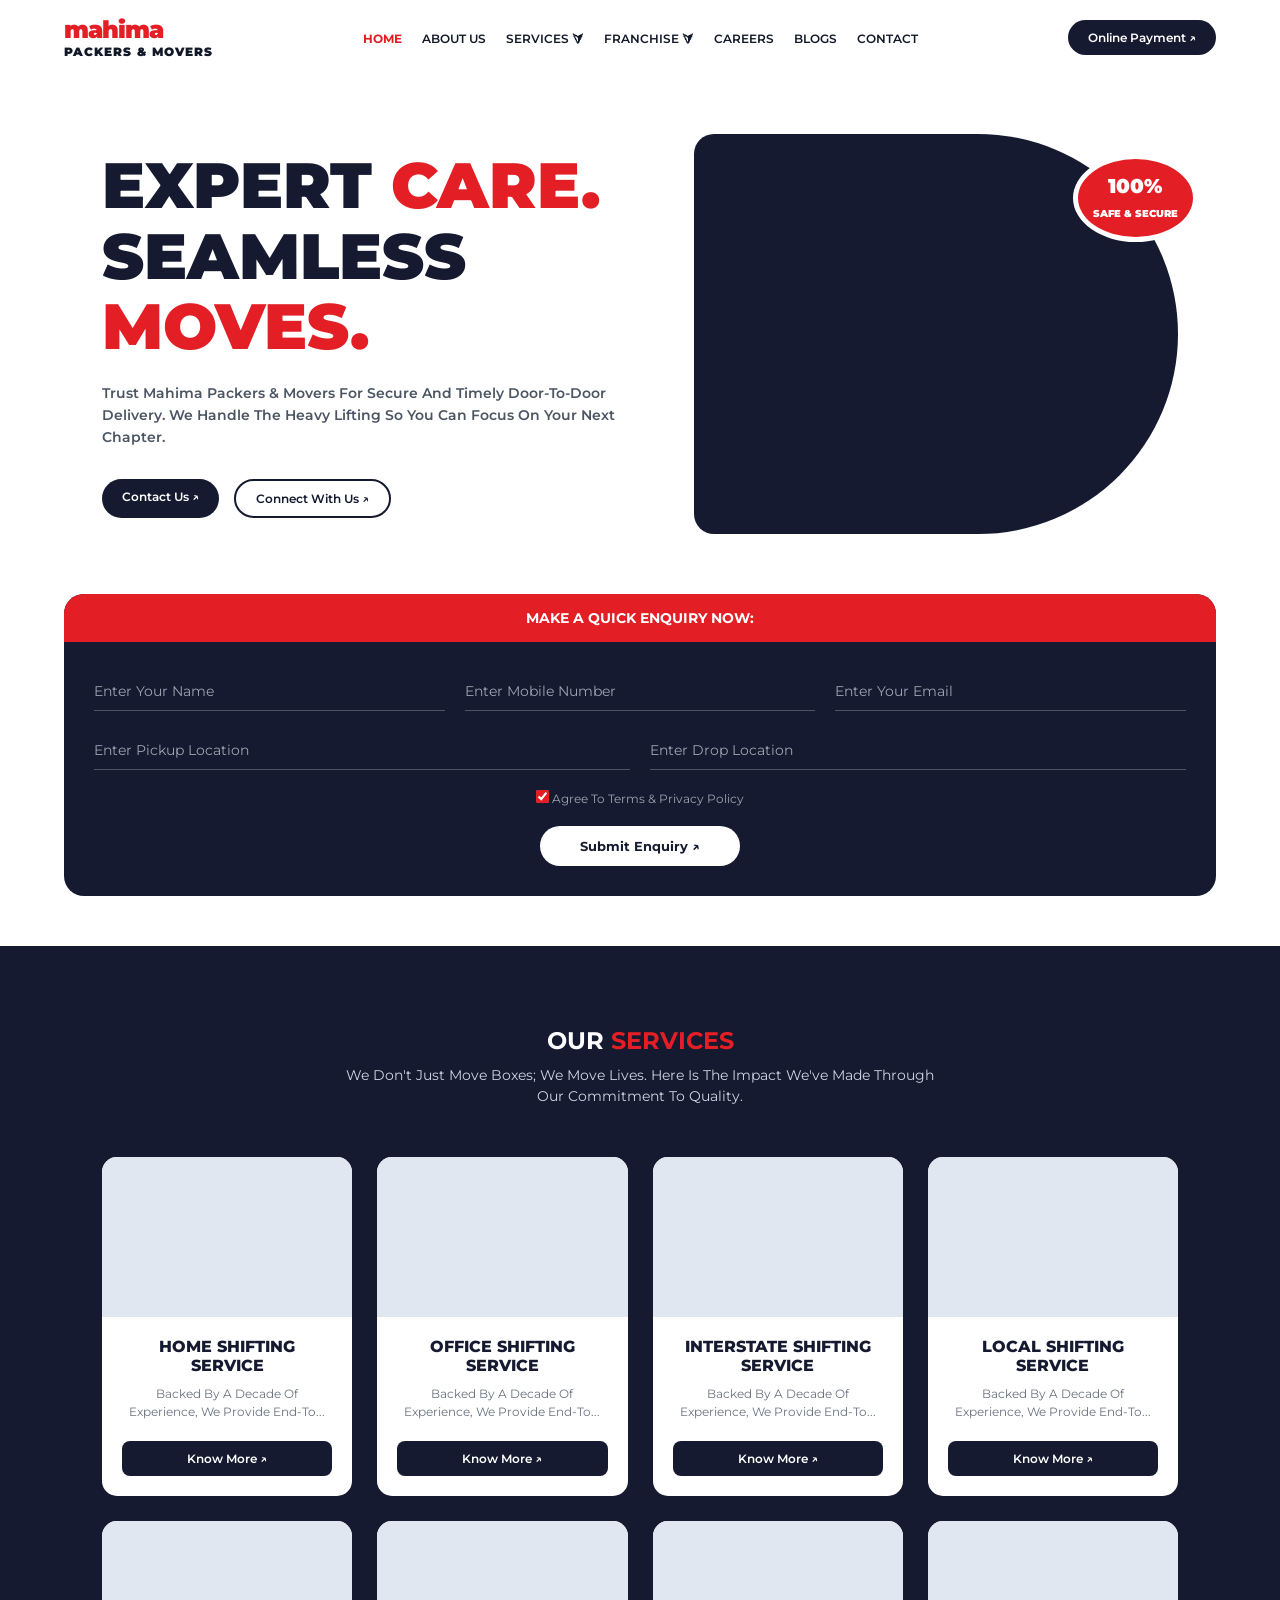
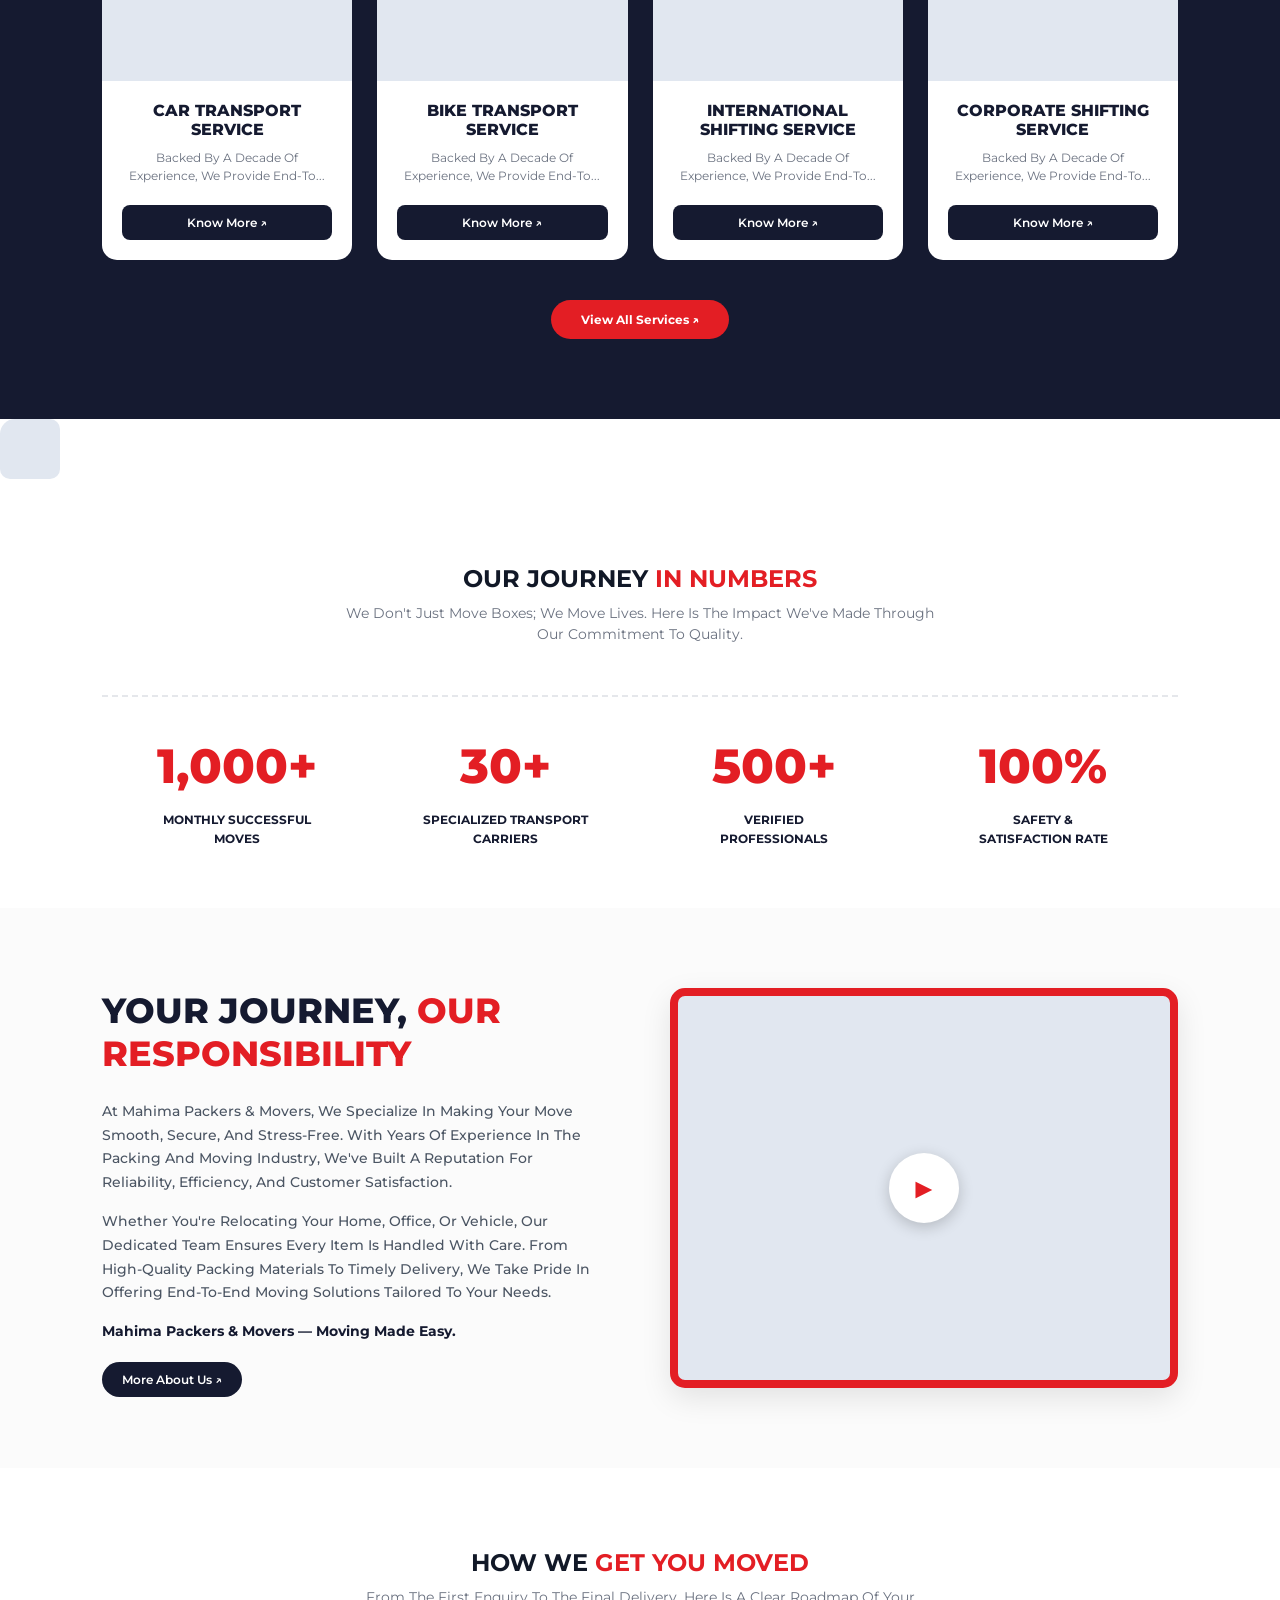
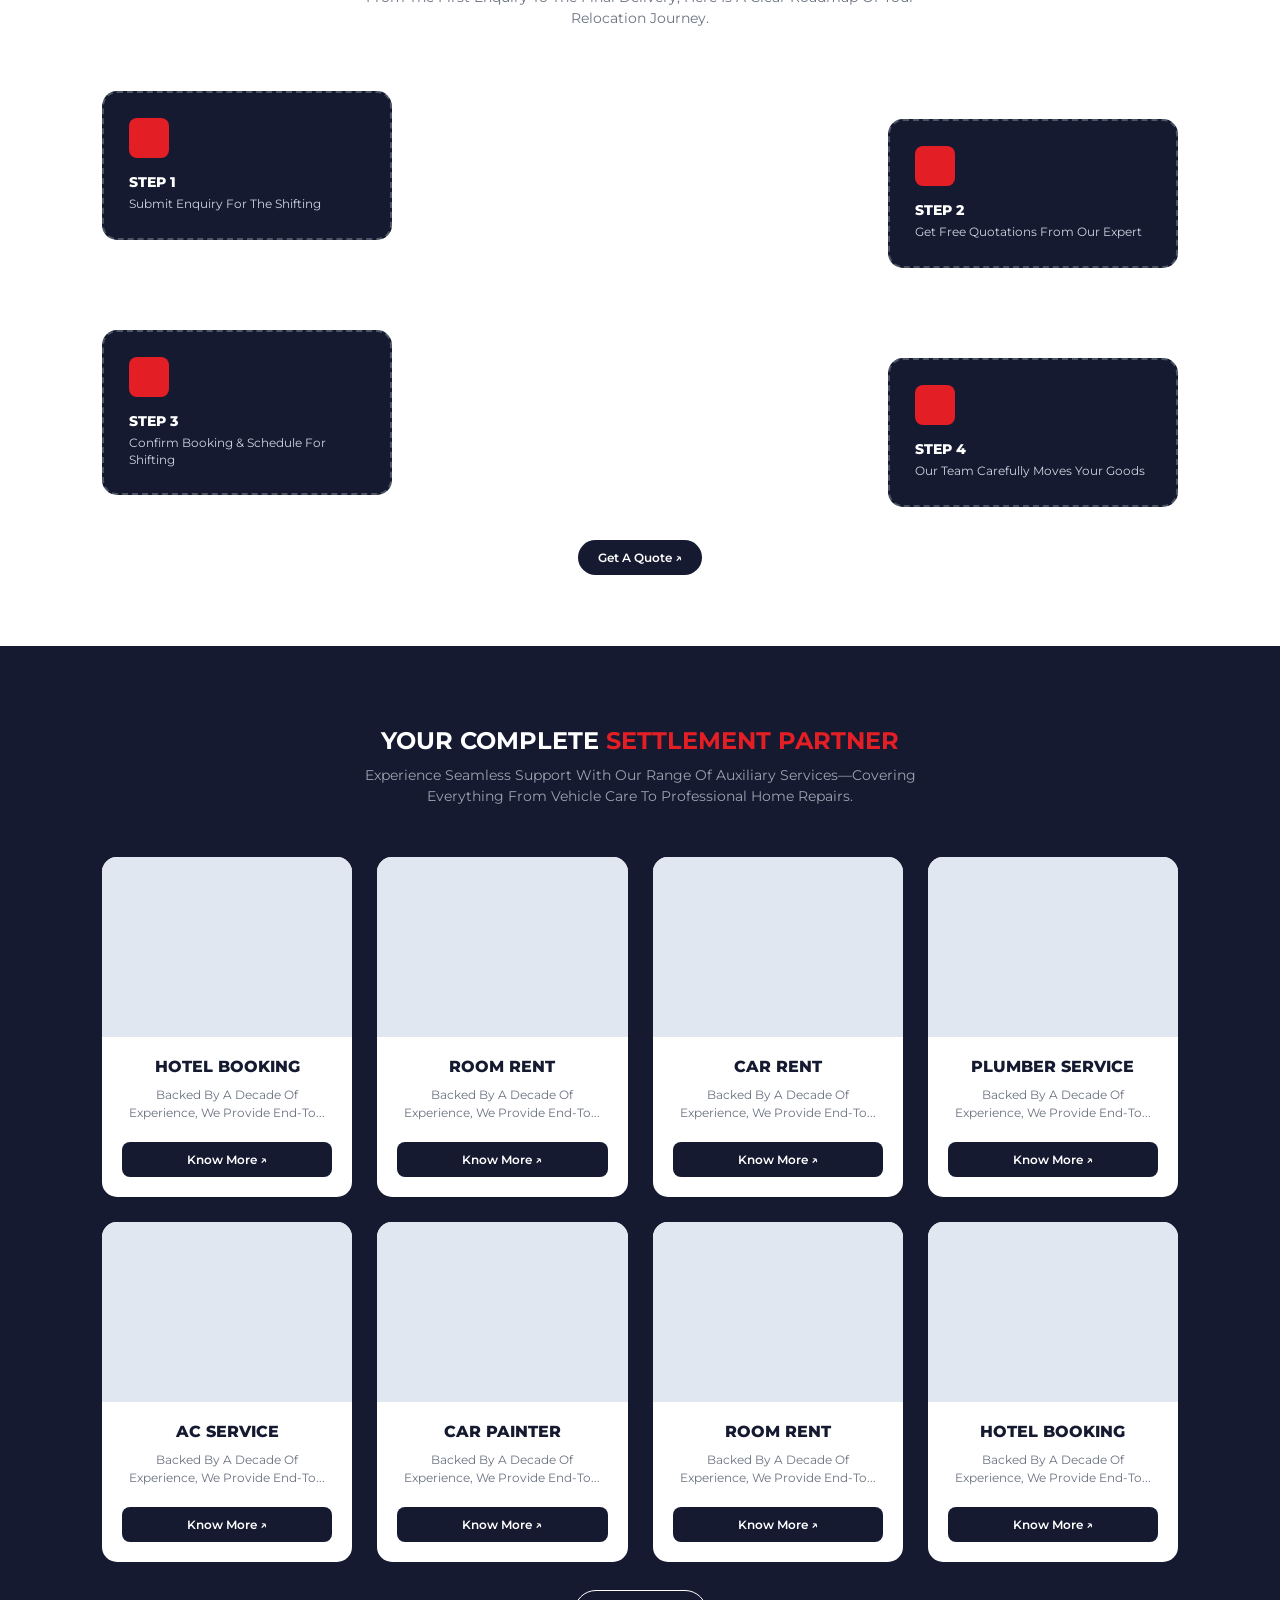
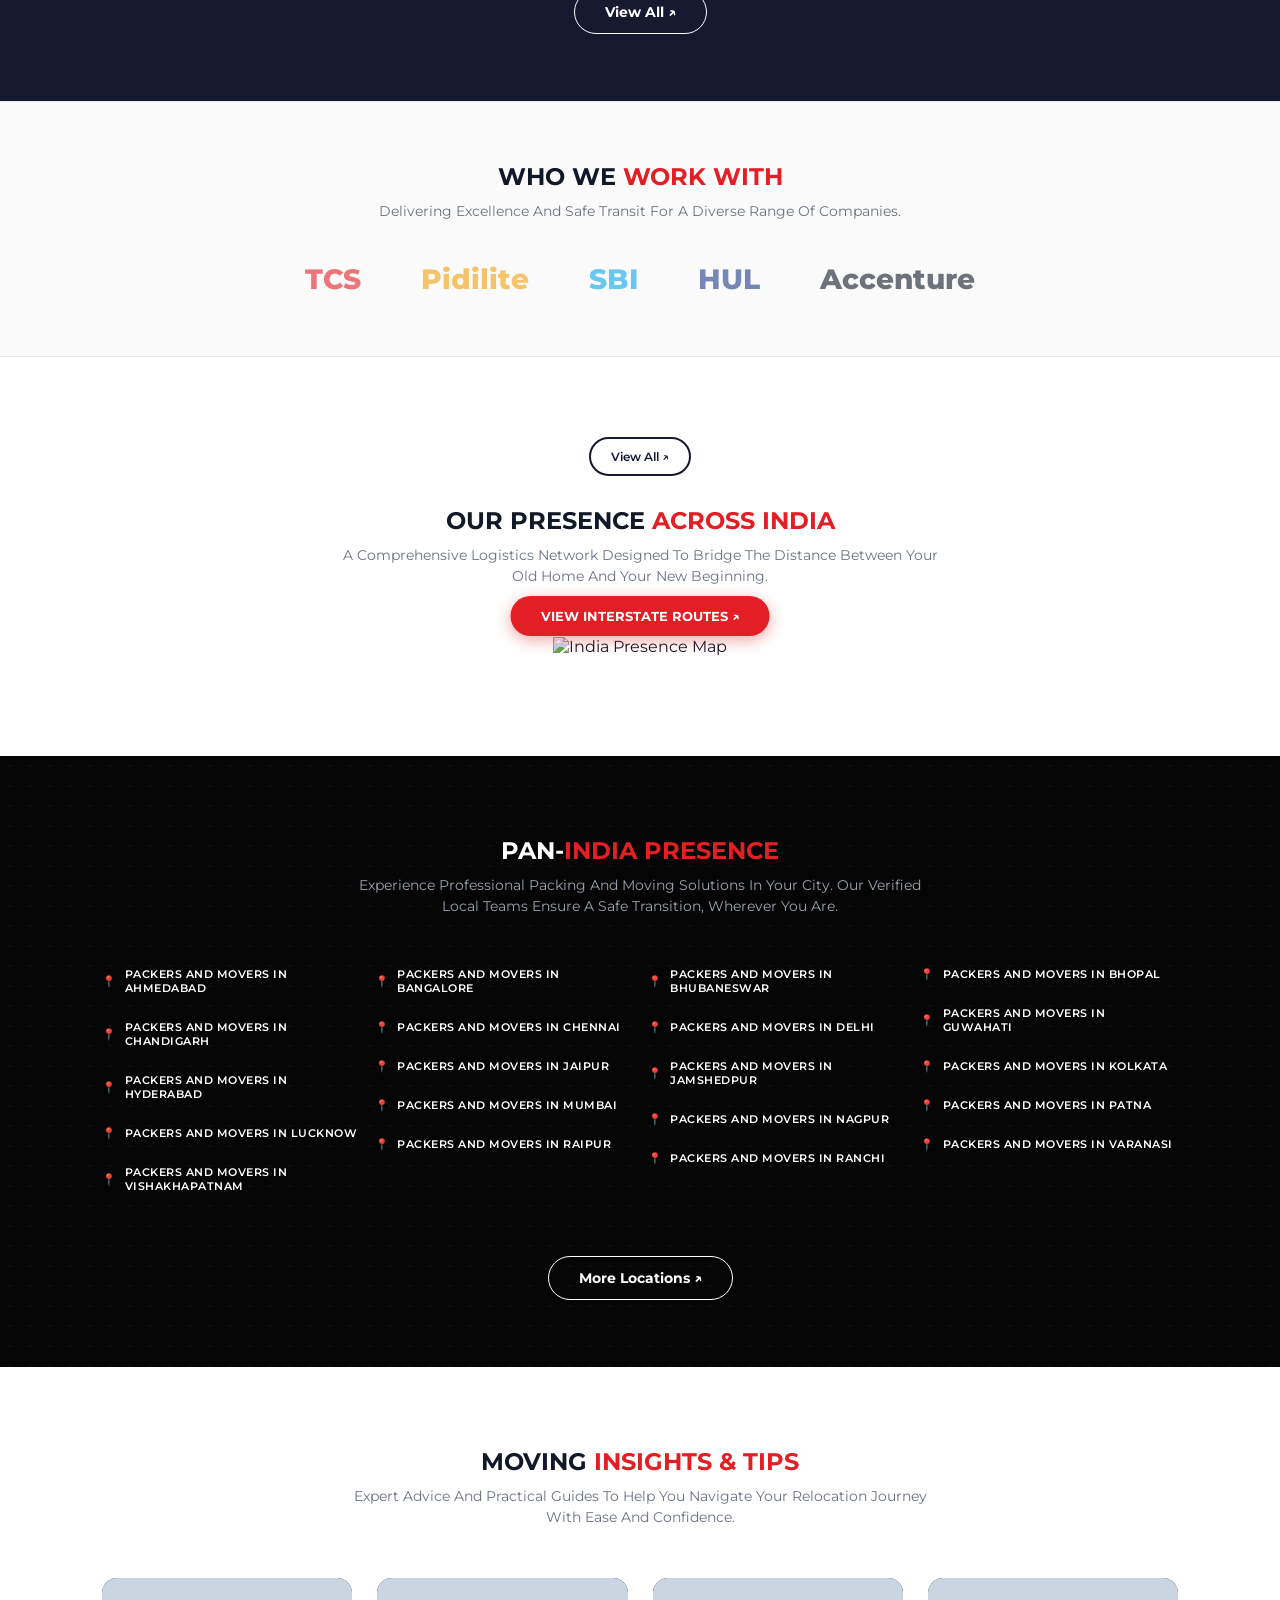
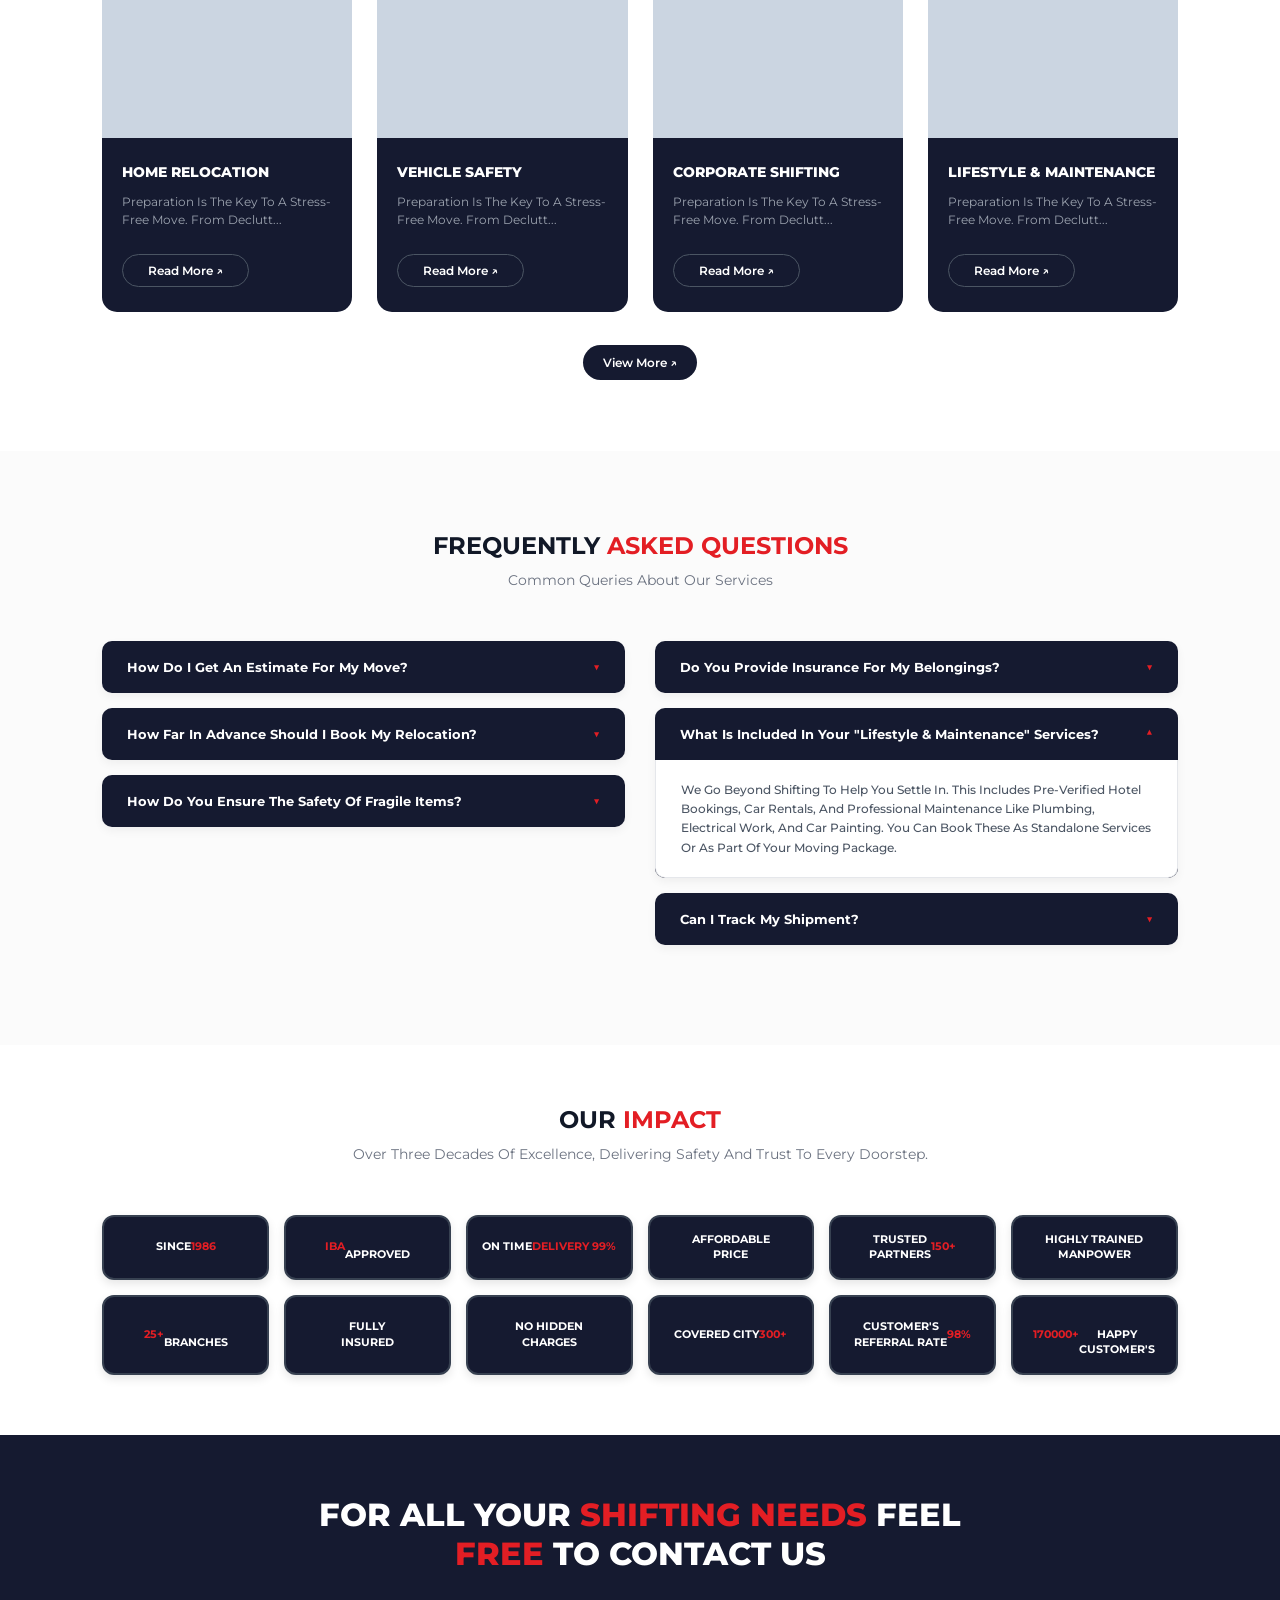
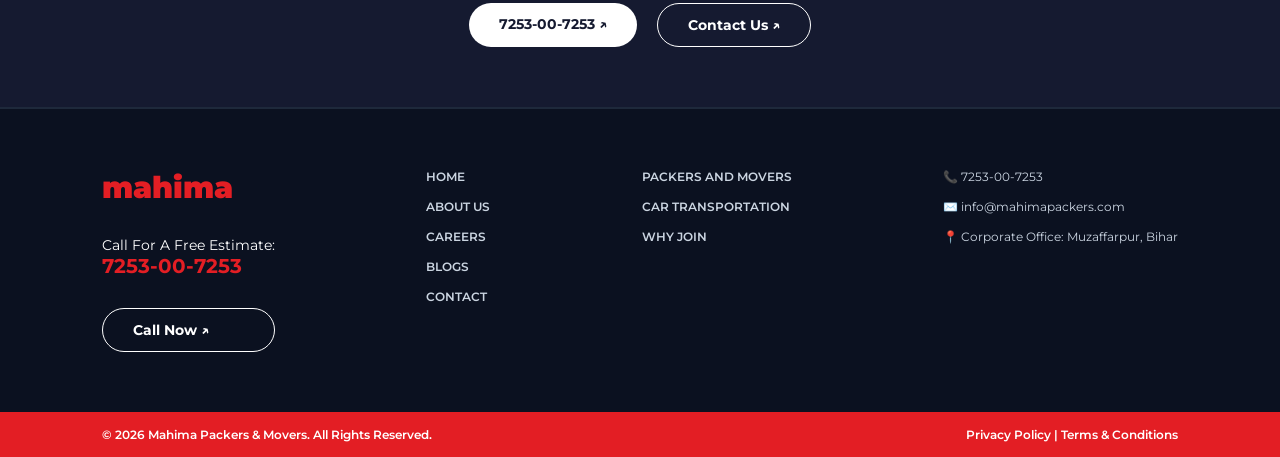
==== index.html @ d757f9c4 "Add files via upload" ====
<!DOCTYPE html>
<html lang="en">
<head>
    <meta charset="UTF-8">
    <meta name="viewport" content="width=device-width, initial-scale=1.0">
    
    <title>Mahima Packers & Movers</title>
    <link rel="stylesheet" href="style.css">
    </head>
<body>
<div id="preloader">
        <div class="loader-logo">mahima</div>
        <div class="loader-line"></div>
    </div>
    <header class="navbar">
        <div class="logo">
            <h2 style="color: #e31e24; font-weight: 900; letter-spacing: -1px;">mahima<span style="color: #111827; font-size: 12px; display: block; letter-spacing: 1px;">PACKERS & MOVERS</span></h2>
        </div>
        <nav>
            <ul class="nav-links">
                <li><a href="#" style="color: #e31e24; font-weight: bold;">HOME</a></li>
                <li><a href="#">ABOUT US</a></li>
                <li><a href="#">SERVICES <span>&#11163;</span></a></li>
                <li><a href="#">FRANCHISE <span>&#11163;</span></a></li>
                <li><a href="#">CAREERS</a></li>
                <li><a href="#">BLOGS</a></li>
                <li><a href="#">CONTACT</a></li>
            </ul>
        </nav>
        <a href="#" class="btn-dark">Online Payment &#8599;</a>
    </header>

    <section class="hero">
        <div class="hero-text">
            <h1>EXPERT <span class="text-red">CARE.</span><br>SEAMLESS <span class="text-red">MOVES.</span></h1>
            <p>Trust Mahima Packers & Movers For Secure And Timely Door-To-Door Delivery. We Handle The Heavy Lifting So You Can Focus On Your Next Chapter.</p>
            <div class="hero-buttons">
                <a href="#" class="btn-dark">Contact Us &#8599;</a>
                <a href="#" class="btn-outline">Connect With Us &#8599;</a>
            </div>
        </div>
        <div class="hero-image">
            <div class="image-placeholder">
                <div class="badge">100%<br><span>SAFE & SECURE</span></div>
            </div>
        </div>
    </section>

    <section class="enquiry-section">
        <div class="enquiry-container">
            <div class="enquiry-header">
                MAKE A QUICK ENQUIRY NOW:
            </div>
            <form class="enquiry-form">
                <div class="input-group">
                    <input type="text" placeholder="Enter Your Name">
                    <input type="text" placeholder="Enter Mobile Number">
                    <input type="email" placeholder="Enter Your Email">
                </div>
                <div class="input-group">
                    <input type="text" placeholder="Enter Pickup Location">
                    <input type="text" placeholder="Enter Drop Location">
                </div>
                <div class="checkbox-group">
                    <input type="checkbox" id="terms" checked>
                    <label for="terms">Agree To Terms & Privacy Policy</label>
                </div>
                <button type="button" class="btn-submit">Submit Enquiry &#8599;</button>
            </form>
        </div>
    </section>
    <section class="services-section">
        <div class="section-header text-center">
            <h2>OUR <span class="text-red">SERVICES</span></h2>
            <p class="sub-text" style="color: #cbd5e1;">We Don't Just Move Boxes; We Move Lives. Here Is The Impact We've Made Through Our Commitment To Quality.</p>
        </div>

        <div class="services-grid">
            <div class="service-card">
                <div class="card-image-placeholder"></div>
                <div class="card-content">
                    <h4>HOME SHIFTING SERVICE</h4>
                    <p>Backed By A Decade Of Experience, We Provide End-To...</p>
                    <a href="#" class="btn-dark btn-full">Know More &#8599;</a>
                </div>
            </div>
            <div class="service-card">
                <div class="card-image-placeholder"></div>
                <div class="card-content">
                    <h4>OFFICE SHIFTING SERVICE</h4>
                    <p>Backed By A Decade Of Experience, We Provide End-To...</p>
                    <a href="#" class="btn-dark btn-full">Know More &#8599;</a>
                </div>
            </div>
            <div class="service-card">
                <div class="card-image-placeholder"></div>
                <div class="card-content">
                    <h4>INTERSTATE SHIFTING SERVICE</h4>
                    <p>Backed By A Decade Of Experience, We Provide End-To...</p>
                    <a href="#" class="btn-dark btn-full">Know More &#8599;</a>
                </div>
            </div>
            <div class="service-card">
                <div class="card-image-placeholder"></div>
                <div class="card-content">
                    <h4>LOCAL SHIFTING SERVICE</h4>
                    <p>Backed By A Decade Of Experience, We Provide End-To...</p>
                    <a href="#" class="btn-dark btn-full">Know More &#8599;</a>
                </div>
            </div>
            <div class="service-card">
                <div class="card-image-placeholder"></div>
                <div class="card-content">
                    <h4>CAR TRANSPORT SERVICE</h4>
                    <p>Backed By A Decade Of Experience, We Provide End-To...</p>
                    <a href="#" class="btn-dark btn-full">Know More &#8599;</a>
                </div>
            </div>
            <div class="service-card">
                <div class="card-image-placeholder"></div>
                <div class="card-content">
                    <h4>BIKE TRANSPORT SERVICE</h4>
                    <p>Backed By A Decade Of Experience, We Provide End-To...</p>
                    <a href="#" class="btn-dark btn-full">Know More &#8599;</a>
                </div>
            </div>
            <div class="service-card">
                <div class="card-image-placeholder"></div>
                <div class="card-content">
                    <h4>INTERNATIONAL SHIFTING SERVICE</h4>
                    <p>Backed By A Decade Of Experience, We Provide End-To...</p>
                    <a href="#" class="btn-dark btn-full">Know More &#8599;</a>
                </div>
            </div>
            <div class="service-card">
                <div class="card-image-placeholder"></div>
                <div class="card-content">
                    <h4>CORPORATE SHIFTING SERVICE</h4>
                    <p>Backed By A Decade Of Experience, We Provide End-To...</p>
                    <a href="#" class="btn-dark btn-full">Know More &#8599;</a>
                </div>
            </div>
        </div>
        
        <div class="text-center" style="margin-top: 40px;">
            <a href="#" class="btn-red">View All Services &#8599;</a>
        </div>
    </section>

            <div class="service-card">
                <div class="card-icon">
                    <div class="icon-square"></div>
                </div>
                
            </div>
        </div>
    </section>
    <section class="stats-section">
        <div class="section-header text-center">
            <h2>OUR JOURNEY <span class="text-red">IN NUMBERS</span></h2>
            <p class="sub-text">We Don't Just Move Boxes; We Move Lives. Here Is The Impact We've Made Through Our Commitment To Quality.</p>
        </div>
        
        <div class="stats-grid">
            <div class="stat-item">
                <h3>1,000+</h3>
                <p>MONTHLY SUCCESSFUL<br>MOVES</p>
            </div>
            <div class="stat-item">
                <h3>30+</h3>
                <p>SPECIALIZED TRANSPORT<br>CARRIERS</p>
            </div>
            <div class="stat-item">
                <h3>500+</h3>
                <p>VERIFIED<br>PROFESSIONALS</p>
            </div>
            <div class="stat-item">
                <h3>100%</h3>
                <p>SAFETY &<br>SATISFACTION RATE</p>
            </div>
        </div>
    </section>

    <section class="responsibility-section">
        <div class="resp-content">
            <h2>YOUR JOURNEY, <span class="text-red">OUR RESPONSIBILITY</span></h2>
            <p>At Mahima Packers & Movers, We Specialize In Making Your Move Smooth, Secure, And Stress-Free. With Years Of Experience In The Packing And Moving Industry, We've Built A Reputation For Reliability, Efficiency, And Customer Satisfaction.</p>
            <p>Whether You're Relocating Your Home, Office, Or Vehicle, Our Dedicated Team Ensures Every Item Is Handled With Care. From High-Quality Packing Materials To Timely Delivery, We Take Pride In Offering End-To-End Moving Solutions Tailored To Your Needs.</p>
            <p style="font-weight: 700; color: #151a30; margin-bottom: 25px;">Mahima Packers & Movers — Moving Made Easy.</p>
            <a href="#" class="btn-dark">More About Us &#8599;</a>
        </div>
        
        <div class="resp-image">
            <div class="video-placeholder">
                <div class="play-btn">&#9658;</div>
            </div>
        </div>
    </section>
    <section class="process-section">
        <div class="section-header text-center">
            <h2>HOW WE <span class="text-red">GET YOU MOVED</span></h2>
            <p class="sub-text">From The First Enquiry To The Final Delivery, Here Is A Clear Roadmap Of Your Relocation Journey.</p>
        </div>
        
        <div class="process-container">
            <div class="process-column">
                <div class="step-card">
                    <div class="step-icon"></div>
                    <h4>STEP 1</h4>
                    <p>Submit Enquiry For The Shifting</p>
                </div>
                <div class="step-card" style="margin-top: 60px;">
                    <div class="step-icon"></div>
                    <h4>STEP 3</h4>
                    <p>Confirm Booking & Schedule For Shifting</p>
                </div>
            </div>
            
            <div class="process-center">
                <div class="center-boy-placeholder"></div>
            </div>
            
            <div class="process-column">
                <div class="step-card" style="margin-top: 40px;">
                    <div class="step-icon"></div>
                    <h4>STEP 2</h4>
                    <p>Get Free Quotations From Our Expert</p>
                </div>
                <div class="step-card" style="margin-top: 60px;">
                    <div class="step-icon"></div>
                    <h4>STEP 4</h4>
                    <p>Our Team Carefully Moves Your Goods</p>
                </div>
            </div>
        </div>
        
        <div class="text-center" style="margin-top: 40px;">
            <a href="#" class="btn-dark">Get A Quote &#8599;</a>
        </div>
    </section>

    <section class="settlement-section">
        <div class="section-header text-center">
            <h2 style="color: #ffffff;">YOUR COMPLETE <span class="text-red">SETTLEMENT PARTNER</span></h2>
            <p class="sub-text" style="color: #9ca3af;">Experience Seamless Support With Our Range Of Auxiliary Services—Covering Everything From Vehicle Care To Professional Home Repairs.</p>
        </div>

        <div class="settlement-grid">
            <div class="settlement-card">
                <div class="card-image"></div>
                <div class="card-content">
                    <h4>HOTEL BOOKING</h4>
                    <p>Backed By A Decade Of Experience, We Provide End-To...</p>
                    <a href="#" class="btn-dark btn-full">Know More &#8599;</a>
                </div>
            </div>
            <div class="settlement-card">
                <div class="card-image"></div>
                <div class="card-content">
                    <h4>ROOM RENT</h4>
                    <p>Backed By A Decade Of Experience, We Provide End-To...</p>
                    <a href="#" class="btn-dark btn-full">Know More &#8599;</a>
                </div>
            </div>
            <div class="settlement-card">
                <div class="card-image"></div>
                <div class="card-content">
                    <h4>CAR RENT</h4>
                    <p>Backed By A Decade Of Experience, We Provide End-To...</p>
                    <a href="#" class="btn-dark btn-full">Know More &#8599;</a>
                </div>
            </div>
            <div class="settlement-card">
                <div class="card-image"></div>
                <div class="card-content">
                    <h4>PLUMBER SERVICE</h4>
                    <p>Backed By A Decade Of Experience, We Provide End-To...</p>
                    <a href="#" class="btn-dark btn-full">Know More &#8599;</a>
                </div>
            </div>
            <div class="settlement-card">
                <div class="card-image"></div>
                <div class="card-content">
                    <h4>AC SERVICE</h4>
                    <p>Backed By A Decade Of Experience, We Provide End-To...</p>
                    <a href="#" class="btn-dark btn-full">Know More &#8599;</a>
                </div>
            </div>
            <div class="settlement-card">
                <div class="card-image"></div>
                <div class="card-content">
                    <h4>CAR PAINTER</h4>
                    <p>Backed By A Decade Of Experience, We Provide End-To...</p>
                    <a href="#" class="btn-dark btn-full">Know More &#8599;</a>
                </div>
            </div>
            <div class="settlement-card">
                <div class="card-image"></div>
                <div class="card-content">
                    <h4>ROOM RENT</h4>
                    <p>Backed By A Decade Of Experience, We Provide End-To...</p>
                    <a href="#" class="btn-dark btn-full">Know More &#8599;</a>
                </div>
            </div>
            <div class="settlement-card">
                <div class="card-image"></div>
                <div class="card-content">
                    <h4>HOTEL BOOKING</h4>
                    <p>Backed By A Decade Of Experience, We Provide End-To...</p>
                    <a href="#" class="btn-dark btn-full">Know More &#8599;</a>
                </div>
            </div>
        </div>

        <div class="text-center" style="margin-top: 40px;">
            <a href="#" class="btn-outline-white">View All &#8599;</a>
        </div>
    </section>
    <section class="brands-section">
        <div class="section-header text-center">
            <h2>WHO WE <span class="text-red">WORK WITH</span></h2>
            <p class="sub-text">Delivering Excellence And Safe Transit For A Diverse Range Of Companies.</p>
        </div>
        
        <div class="brands-flex">
            <div class="brand-logo" style="color: #e31e24;">TCS</div>
            <div class="brand-logo" style="color: #f59e0b;">Pidilite</div>
            <div class="brand-logo" style="color: #0ea5e9;">SBI</div>
            <div class="brand-logo" style="color: #1e3a8a;">HUL</div>
            <div class="brand-logo">Accenture</div>
        </div>
    </section>
    <section class="presence-section text-center">
        <a href="#" class="btn-outline" style="margin-bottom: 30px; display: inline-block;">View All &#8599;</a>
        <h2>OUR PRESENCE <span class="text-red">ACROSS INDIA</span></h2>
        <p class="sub-text">A Comprehensive Logistics Network Designed To Bridge The Distance Between Your Old Home And Your New Beginning.</p>
        
        <div class="map-container" style="margin-top: 50px;">
    <img src="images/india-map.png" alt="India Presence Map" class="exact-map">
    
    <a href="#" class="map-btn">VIEW INTERSTATE ROUTES &#8599;</a>
</div>
        </div>
    </section>

    <section class="pan-india-section">
        <div class="section-header text-center">
            <h2 style="color: #ffffff;">PAN-<span class="text-red">INDIA PRESENCE</span></h2>
            <p class="sub-text" style="color: #9ca3af;">Experience Professional Packing And Moving Solutions In Your City. Our Verified Local Teams Ensure A Safe Transition, Wherever You Are.</p>
        </div>
        
        <div class="cities-grid">
            <div class="city-col">
                <p><span class="text-red">📍</span> PACKERS AND MOVERS IN AHMEDABAD</p>
                <p><span class="text-red">📍</span> PACKERS AND MOVERS IN CHANDIGARH</p>
                <p><span class="text-red">📍</span> PACKERS AND MOVERS IN HYDERABAD</p>
                <p><span class="text-red">📍</span> PACKERS AND MOVERS IN LUCKNOW</p>
                <p><span class="text-red">📍</span> PACKERS AND MOVERS IN VISHAKHAPATNAM</p>
            </div>
            <div class="city-col">
                <p><span class="text-red">📍</span> PACKERS AND MOVERS IN BANGALORE</p>
                <p><span class="text-red">📍</span> PACKERS AND MOVERS IN CHENNAI</p>
                <p><span class="text-red">📍</span> PACKERS AND MOVERS IN JAIPUR</p>
                <p><span class="text-red">📍</span> PACKERS AND MOVERS IN MUMBAI</p>
                <p><span class="text-red">📍</span> PACKERS AND MOVERS IN RAIPUR</p>
            </div>
            <div class="city-col">
                <p><span class="text-red">📍</span> PACKERS AND MOVERS IN BHUBANESWAR</p>
                <p><span class="text-red">📍</span> PACKERS AND MOVERS IN DELHI</p>
                <p><span class="text-red">📍</span> PACKERS AND MOVERS IN JAMSHEDPUR</p>
                <p><span class="text-red">📍</span> PACKERS AND MOVERS IN NAGPUR</p>
                <p><span class="text-red">📍</span> PACKERS AND MOVERS IN RANCHI</p>
            </div>
            <div class="city-col">
                <p><span class="text-red">📍</span> PACKERS AND MOVERS IN BHOPAL</p>
                <p><span class="text-red">📍</span> PACKERS AND MOVERS IN GUWAHATI</p>
                <p><span class="text-red">📍</span> PACKERS AND MOVERS IN KOLKATA</p>
                <p><span class="text-red">📍</span> PACKERS AND MOVERS IN PATNA</p>
                <p><span class="text-red">📍</span> PACKERS AND MOVERS IN VARANASI</p>
            </div>
        </div>
        
        <div class="text-center" style="margin-top: 50px;">
            <a href="#" class="btn-outline-white">More Locations &#8599;</a>
        </div>
    </section>
    <section class="insights-section">
        <div class="section-header text-center">
            <h2>MOVING <span class="text-red">INSIGHTS & TIPS</span></h2>
            <p class="sub-text">Expert Advice And Practical Guides To Help You Navigate Your Relocation Journey With Ease And Confidence.</p>
        </div>
        
        <div class="insights-grid">
            <div class="insight-card">
                <div class="insight-img"></div>
                <div class="insight-content">
                    <h4>HOME RELOCATION</h4>
                    <p>Preparation Is The Key To A Stress-Free Move. From Declutt...</p>
                    <a href="#" class="read-more-btn">Read More &#8599;</a>
                </div>
            </div>
            <div class="insight-card">
                <div class="insight-img"></div>
                <div class="insight-content">
                    <h4>VEHICLE SAFETY</h4>
                    <p>Preparation Is The Key To A Stress-Free Move. From Declutt...</p>
                    <a href="#" class="read-more-btn">Read More &#8599;</a>
                </div>
            </div>
            <div class="insight-card">
                <div class="insight-img"></div>
                <div class="insight-content">
                    <h4>CORPORATE SHIFTING</h4>
                    <p>Preparation Is The Key To A Stress-Free Move. From Declutt...</p>
                    <a href="#" class="read-more-btn">Read More &#8599;</a>
                </div>
            </div>
            <div class="insight-card">
                <div class="insight-img"></div>
                <div class="insight-content">
                    <h4>LIFESTYLE & MAINTENANCE</h4>
                    <p>Preparation Is The Key To A Stress-Free Move. From Declutt...</p>
                    <a href="#" class="read-more-btn">Read More &#8599;</a>
                </div>
            </div>
        </div>
        <div class="text-center" style="margin-top: 40px;">
            <a href="#" class="btn-dark">View More &#8599;</a>
        </div>
    </section>

    <section class="faq-section">
        <div class="section-header text-center">
            <h2>FREQUENTLY <span class="text-red">ASKED QUESTIONS</span></h2>
            <p class="sub-text">Common Queries About Our Services</p>
        </div>
        
        <div class="faq-grid">
            <div class="faq-col">
                <details class="faq-item">
                    <summary>How Do I Get An Estimate For My Move?</summary>
                    <div class="faq-answer">You can get a free estimate by calling our helpline or filling out the quick enquiry form at the top of the page.</div>
                </details>
                <details class="faq-item">
                    <summary>How Far In Advance Should I Book My Relocation?</summary>
                    <div class="faq-answer">We recommend booking at least 1-2 weeks in advance to ensure smooth scheduling and availability.</div>
                </details>
                <details class="faq-item">
                    <summary>How Do You Ensure The Safety Of Fragile Items?</summary>
                    <div class="faq-answer">We use multi-layer premium packing materials like bubble wrap, foam peanuts, and specialized cartons for delicate items.</div>
                </details>
            </div>
            
            <div class="faq-col">
                <details class="faq-item">
                    <summary>Do You Provide Insurance For My Belongings?</summary>
                    <div class="faq-answer">Yes, we offer comprehensive transit insurance to protect your goods against any unforeseen circumstances during the move.</div>
                </details>
                <details class="faq-item" open>
                    <summary>What Is Included In Your "Lifestyle & Maintenance" Services?</summary>
                    <div class="faq-answer">We Go Beyond Shifting To Help You Settle In. This Includes Pre-Verified Hotel Bookings, Car Rentals, And Professional Maintenance Like Plumbing, Electrical Work, And Car Painting. You Can Book These As Standalone Services Or As Part Of Your Moving Package.</div>
                </details>
                <details class="faq-item">
                    <summary>Can I Track My Shipment?</summary>
                    <div class="faq-answer">Absolutely! We provide a dedicated tracking ID so you can monitor the status of your moving truck in real-time.</div>
                </details>
            </div>
        </div>
    </section>
<section class="impact-section text-center">
        <div class="section-header">
            <h2>OUR <span class="text-red">IMPACT</span></h2>
            <p class="sub-text">Over Three Decades Of Excellence, Delivering Safety And Trust To Every Doorstep.</p>
        </div>
        
        <div class="impact-grid">
            <div class="impact-card">
                SINCE<br><span class="text-red">1986</span>
            </div>
            <div class="impact-card">
                <span class="text-red">IBA</span><br>APPROVED
            </div>
            <div class="impact-card">
                ON TIME<br><span class="text-red">DELIVERY 99%</span>
            </div>
            <div class="impact-card">
                AFFORDABLE<br>PRICE
            </div>
            <div class="impact-card">
                TRUSTED<br>PARTNERS <span class="text-red">150+</span>
            </div>
            <div class="impact-card">
                HIGHLY TRAINED<br>MANPOWER
            </div>
            
            <div class="impact-card">
                <span class="text-red">25+</span><br>BRANCHES
            </div>
            <div class="impact-card">
                FULLY<br>INSURED
            </div>
            <div class="impact-card">
                NO HIDDEN<br>CHARGES
            </div>
            <div class="impact-card">
                COVERED CITY<br><span class="text-red">300+</span>
            </div>
            <div class="impact-card">
                CUSTOMER'S<br>REFERRAL RATE<br><span class="text-red">98%</span>
            </div>
            <div class="impact-card">
                <span class="text-red">170000+</span><br>HAPPY<br>CUSTOMER'S
            </div>
        </div>
    </section>
    <footer class="site-footer">
        <div class="footer-banner">
            <div class="banner-text">
                <h2>FOR ALL YOUR <span class="text-red">SHIFTING NEEDS</span> FEEL<br><span class="text-red">FREE</span> TO CONTACT US</h2>
                <div class="banner-buttons">
                    <a href="#" class="btn-white">7253-00-7253 &#8599;</a>
                    <a href="#" class="btn-outline-white">Contact Us &#8599;</a>
                </div>
            </div>
        </div>
        
        <div class="footer-main">
            <div class="footer-col brand-col">
                <h2 style="color: #e31e24; font-weight: 900; font-size: 30px;">mahima</h2>
                <p style="margin-top: 15px; font-size: 14px;">Call For A Free Estimate:<br><strong class="text-red" style="font-size: 20px;">7253-00-7253</strong></p>
                <a href="#" class="btn-outline-white" style="display: inline-block; margin-top: 15px;">Call Now &#8599;</a>
            </div>
            
            <div class="footer-col links-col">
                <a href="#">HOME</a>
                <a href="#">ABOUT US</a>
                <a href="#">CAREERS</a>
                <a href="#">BLOGS</a>
                <a href="#">CONTACT</a>
            </div>
            
            <div class="footer-col links-col">
                <a href="#">PACKERS AND MOVERS</a>
                <a href="#">CAR TRANSPORTATION</a>
                <a href="#">WHY JOIN</a>
            </div>

            <div class="footer-col contact-col">
                <p>📞 7253-00-7253</p>
                <p>✉️ info@mahimapackers.com</p>
                <p>📍 Corporate Office: Muzaffarpur, Bihar</p>
            </div>
        </div>
        
        <div class="footer-bottom">
            <p>© 2026 Mahima Packers & Movers. All Rights Reserved.</p>
            <p>Privacy Policy | Terms & Conditions</p>
        </div>
    </footer>
<script>
        window.addEventListener('load', function() {
            const preloader = document.getElementById('preloader');
            
            // 1.5 seconds ke baad loader hide ho jayega
            setTimeout(function() {
                preloader.classList.add('hide-loader');
            }, 1500); 
        });
    </script>
</body>
</html>
---- style.css ----
/* Google Fonts */
@import url('https://fonts.googleapis.com/css2?family=Montserrat:wght@400;600;800;900&display=swap');

* {
    margin: 0;
    padding: 0;
    box-sizing: border-box;
    font-family: 'Montserrat', sans-serif;
}

body {
    background-color: #ffffff;
    color: #111827;
}

.text-red {
    color: #e31e24;
}

/* Header Navbar */
.navbar {
    display: flex;
    justify-content: space-between;
    align-items: center;
    padding: 15px 5%;
    background-color: #fff;
    box-shadow: 0 2px 10px rgba(0,0,0,0.05);
}

.nav-links {
    display: flex;
    list-style: none;
    gap: 20px;
}

.nav-links a {
    text-decoration: none;
    color: #111827;
    font-size: 12px;
    font-weight: 600;
    text-transform: uppercase;
}

.nav-links a:hover {
    color: #e31e24;
}

.btn-dark {
    background-color: #151a30;
    color: #fff;
    padding: 10px 20px;
    border-radius: 25px;
    text-decoration: none;
    font-size: 12px;
    font-weight: 600;
}

/* Hero Section */
.hero {
    display: flex;
    justify-content: space-between;
    align-items: center;
    padding: 60px 8%;
    background-color: #ffffff;
}

.hero-text {
    max-width: 50%;
}

.hero-text h1 {
    font-size: 4rem;
    font-weight: 900;
    line-height: 1.1;
    margin-bottom: 20px;
    color: #151a30;
}

.hero-text p {
    font-size: 14px;
    color: #4b5563;
    line-height: 1.6;
    margin-bottom: 30px;
    font-weight: 600;
}

.hero-buttons {
    display: flex;
    gap: 15px;
}

.btn-outline {
    background-color: transparent;
    color: #151a30;
    padding: 10px 20px;
    border: 2px solid #151a30;
    border-radius: 25px;
    text-decoration: none;
    font-size: 12px;
    font-weight: 600;
}

.hero-image {
    width: 45%;
    position: relative;
}

/* Placeholder for the delivery guy */
.image-placeholder {
    background-color: #151a30;
    height: 400px;
    border-radius: 20px 200px 200px 20px;
    position: relative;
}

.badge {
    position: absolute;
    top: 20px;
    right: -20px;
    background-color: #e31e24;
    color: #fff;
    padding: 15px;
    border-radius: 50%;
    text-align: center;
    font-weight: 900;
    font-size: 20px;
    border: 5px solid #fff;
}

.badge span {
    font-size: 10px;
}

/* Enquiry Form Section */
.enquiry-section {
    padding: 0 5% 50px 5%;
}

.enquiry-container {
    background-color: #151a30;
    border-radius: 20px;
    overflow: hidden;
}

.enquiry-header {
    background-color: #e31e24;
    color: #fff;
    text-align: center;
    padding: 15px;
    font-weight: 700;
    font-size: 14px;
}

.enquiry-form {
    padding: 30px;
    display: flex;
    flex-direction: column;
    gap: 20px;
}

.input-group {
    display: flex;
    gap: 20px;
}

.input-group input {
    flex: 1;
    background: transparent;
    border: none;
    border-bottom: 1px solid #4b5563;
    padding: 10px 0;
    color: #fff;
    font-size: 14px;
    outline: none;
}

.input-group input::placeholder {
    color: #9ca3af;
}

.checkbox-group {
    text-align: center;
    color: #9ca3af;
    font-size: 12px;
}

.checkbox-group input {
    accent-color: #e31e24;
}

.btn-submit {
    background-color: #fff;
    color: #151a30;
    border: none;
    padding: 12px;
    border-radius: 25px;
    font-weight: 700;
    cursor: pointer;
    width: 200px;
    margin: 0 auto;
}
/* --- LOADING SCREEN (PRELOADER) --- */
#preloader {
    position: fixed;
    top: 0;
    left: 0;
    width: 100%;
    height: 100vh;
    background-color: #ffffff;
    display: flex;
    flex-direction: column;
    justify-content: center;
    align-items: center;
    z-index: 9999;
    transition: opacity 0.5s ease;
}

.loader-logo {
    font-size: 30px;
    font-weight: 900;
    color: #111827;
    letter-spacing: -1px;
    margin-bottom: 20px;
    animation: pulse 1.5s infinite;
}

.loader-line {
    width: 200px;
    height: 4px;
    background-color: #f3f4f6;
    border-radius: 4px;
    overflow: hidden;
    position: relative;
}

.loader-line::after {
    content: '';
    position: absolute;
    top: 0;
    left: 0;
    height: 100%;
    width: 30%;
    background-color: #e31e24; /* Red color loading line */
    border-radius: 4px;
    animation: loadLine 1s ease-in-out infinite alternate;
}

/* Animations */
@keyframes pulse {
    0% { transform: scale(1); opacity: 1; }
    50% { transform: scale(1.1); opacity: 0.8; }
    100% { transform: scale(1); opacity: 1; }
}

@keyframes loadLine {
    0% { left: 0%; width: 30%; }
    100% { left: 70%; width: 30%; }
}

/* Class to hide loader using JavaScript */
.hide-loader {
    opacity: 0;
    pointer-events: none;
}
/* --- SERVICES SECTION --- */
/* --- SERVICES SECTION (UPDATED FOR DARK THEME) --- */
.services-section {
    padding: 80px 8%;
    background-color: #151a30; /* Dark Blue Theme */
    text-align: center;
}

.services-section h2 {
    color: #ffffff;
}

.services-grid {
    display: grid;
    grid-template-columns: repeat(4, 1fr); /* 4 columns for 8 cards */
    gap: 25px;
    margin-top: 50px;
}

.service-card {
    background-color: #ffffff;
    border-radius: 15px;
    overflow: hidden;
}

.card-image-placeholder {
    width: 100%;
    height: 160px;
    background-color: #e1e7f0;
}

.btn-red {
    background-color: #e31e24;
    color: #ffffff;
    padding: 12px 30px;
    border-radius: 25px;
    text-decoration: none;
    font-size: 12px;
    font-weight: 700;
    display: inline-block;
    transition: background 0.3s;
}

.btn-red:hover {
    background-color: #c8191f;
}
/* Hover Effect as shown in Figma */
.service-card:hover, .service-card.active-card {
    border-color: #e31e24; /* Red border on hover */
    box-shadow: 0 10px 30px rgba(0,0,0,0.05);
}

.card-icon {
    margin-bottom: 25px;
}

.icon-square {
    width: 60px;
    height: 60px;
    background-color: #e1e7f0; /* Placeholder light blue for icons */
    border-radius: 10px;
}

.service-card h3 {
    font-size: 20px;
    color: #151a30;
    margin-bottom: 15px;
    font-weight: 700;
}

.service-card p {
    font-size: 14px;
    color: #6b7280;
    line-height: 1.6;
    margin-bottom: 25px;
}

.read-more {
    color: #e31e24;
    text-decoration: none;
    font-weight: 700;
    font-size: 14px;
}
/* --- STATS SECTION --- */
.stats-section {
    padding: 60px 8%;
    background-color: #ffffff;
}

.text-center {
    text-align: center;
}

.sub-text {
    color: #6b7280;
    font-size: 14px;
    margin-top: 10px;
    max-width: 600px;
    margin-left: auto;
    margin-right: auto;
    line-height: 1.5;
}

.stats-grid {
    display: flex;
    justify-content: space-between;
    margin-top: 50px;
    border-top: 2px dashed #e5e7eb; /* Dashed line for stats */
    padding-top: 40px;
}

.stat-item {
    flex: 1;
    text-align: center;
}

.stat-item h3 {
    color: #e31e24; /* Theme Red */
    font-size: 3rem;
    font-weight: 800;
    margin-bottom: 15px;
}

.stat-item p {
    color: #151a30;
    font-size: 12px;
    font-weight: 700;
    line-height: 1.6;
}

/* --- RESPONSIBILITY SECTION --- */
.responsibility-section {
    display: flex;
    padding: 80px 8%;
    background-color: #fbfbfb;
    align-items: center;
    gap: 60px;
}

.resp-content {
    flex: 1;
}

.resp-content h2 {
    font-size: 2.2rem;
    font-weight: 800;
    color: #151a30;
    margin-bottom: 25px;
}

.resp-content p {
    font-size: 14px;
    color: #4b5563;
    line-height: 1.7;
    margin-bottom: 15px;
    font-weight: 500;
}

.resp-image {
    flex: 1;
}

.video-placeholder {
    background-color: #e1e7f0; /* Jab photo dalegi toh yeh background hat jayega */
    height: 400px;
    border-radius: 15px;
    border: 8px solid #e31e24; /* Red frame like Figma */
    position: relative;
    display: flex;
    justify-content: center;
    align-items: center;
    box-shadow: 0 10px 30px rgba(0,0,0,0.1);
}

.play-btn {
    width: 70px;
    height: 70px;
    background-color: #ffffff;
    color: #e31e24;
    border-radius: 50%;
    display: flex;
    justify-content: center;
    align-items: center;
    font-size: 28px;
    box-shadow: 0 4px 15px rgba(0,0,0,0.2);
    cursor: pointer;
    transition: transform 0.3s;
}

.play-btn:hover {
    transform: scale(1.1);
}
/* --- PROCESS SECTION (HOW WE GET YOU MOVED) --- */
.process-section {
    padding: 80px 8%;
    background-color: #ffffff;
}

.process-container {
    display: flex;
    justify-content: center;
    align-items: center;
    gap: 30px;
    margin-top: 50px;
}

.process-column {
    display: flex;
    flex-direction: column;
    gap: 30px;
    flex: 1;
}

.step-card {
    background-color: #151a30; /* Dark blue background */
    color: #ffffff;
    padding: 25px;
    border-radius: 15px;
    border: 2px dashed #4b5563; /* Dashed border from Figma */
    position: relative;
    text-align: left;
}

.step-icon {
    width: 40px;
    height: 40px;
    background-color: #e31e24; /* Red icon box */
    border-radius: 8px;
    margin-bottom: 15px;
}

.step-card h4 {
    font-size: 14px;
    font-weight: 800;
    margin-bottom: 5px;
}

.step-card p {
    font-size: 12px;
    color: #cbd5e1;
    line-height: 1.4;
}

.process-center {
    flex: 1.5;
    display: flex;
    justify-content: center;
}

.center-boy-placeholder {
    width: 100%;
    max-width: 300px;
    height: 400px;
    background-color: #f3f4f6;
    border-radius: 15px;
    border: 4px solid #e1e7f0;
}

/* --- SETTLEMENT PARTNER SECTION --- */
.settlement-section {
    padding: 80px 8%;
    background-color: #151a30; /* Dark Blue Section Background */
}

.settlement-grid {
    display: grid;
    grid-template-columns: repeat(4, 1fr); /* 4 cards in a row */
    gap: 25px;
    margin-top: 50px;
}

.settlement-card {
    background-color: #ffffff;
    border-radius: 15px;
    overflow: hidden; /* Keeps image inside borders */
}

.card-image {
    width: 100%;
    height: 180px;
    background-color: #e1e7f0; /* Image placeholder */
}

.card-content {
    padding: 20px;
    text-align: center;
}

.card-content h4 {
    color: #151a30;
    font-size: 16px;
    font-weight: 800;
    margin-bottom: 10px;
}

.card-content p {
    color: #6b7280;
    font-size: 12px;
    line-height: 1.5;
    margin-bottom: 20px;
}

.btn-full {
    display: block;
    width: 100%;
    text-align: center;
    border-radius: 8px;
}
/* --- TESTIMONIALS SECTION --- */
.testimonials-section {
    padding: 80px 8%;
    background-color: #fbfbfb;
}

.testimonial-grid {
    display: flex;
    gap: 30px;
    margin-top: 50px;
}

.testimonial-card {
    flex: 1;
    background-color: #4b5563; /* Placeholder for the image background */
    height: 350px;
    border-radius: 15px;
    padding: 20px;
    position: relative;
    display: flex;
    flex-direction: column;
    justify-content: space-between;
    color: #ffffff;
    box-shadow: 0 10px 20px rgba(0,0,0,0.1);
}

.test-user {
    display: flex;
    align-items: center;
    gap: 15px;
    z-index: 2;
}

.user-avatar {
    width: 50px;
    height: 50px;
    background-color: #cbd5e1;
    border-radius: 50%;
}

.user-info h4 {
    font-size: 14px;
    font-weight: 700;
}

.user-info p {
    font-size: 11px;
    color: #cbd5e1;
}

.stars {
    color: #fbbf24; /* Gold stars */
    font-size: 12px;
}

.play-btn-small {
    position: absolute;
    top: 50%;
    left: 50%;
    transform: translate(-50%, -50%);
    width: 60px;
    height: 60px;
    background-color: rgba(255,255,255,0.3);
    border-radius: 50%;
    display: flex;
    justify-content: center;
    align-items: center;
    font-size: 24px;
    color: #ffffff;
    cursor: pointer;
    backdrop-filter: blur(5px);
}

.review-text {
    font-size: 12px;
    line-height: 1.5;
    z-index: 2;
    background-color: rgba(0,0,0,0.4); /* Text readability overlay */
    padding: 10px;
    border-radius: 8px;
}

/* --- BRANDS SECTION (FIXED) --- */
.brands-section {
    padding: 60px 8%;
    background-color: #fbfbfb; 
    border-top: 1px solid #e5e7eb;
    border-bottom: 1px solid #e5e7eb;
}

.brands-flex {
    display: flex;
    justify-content: center; /* Ekdum center mein rakhega */
    align-items: center;
    flex-wrap: wrap; 
    gap: 60px; /* Logos ke beech mast space */
    margin-top: 40px;
}

.brand-logo {
    font-weight: 800;
    font-size: 28px;
    opacity: 0.6;
    transition: all 0.3s ease;
    cursor: pointer;
}

.brand-logo:hover {
    opacity: 1;
    transform: scale(1.1); /* Halka sa bada hoga bina design tode */
}

/* --- FOOTER --- */
.site-footer {
    background-color: #0b1120; /* Very Dark Blue */
    color: #ffffff;
}

.footer-banner {
    background-color: #151a30; /* Slightly lighter dark blue */
    padding: 60px 8%;
    text-align: center;
    border-bottom: 2px solid #1e293b;
}

.footer-banner h2 {
    font-size: 2rem;
    font-weight: 800;
    margin-bottom: 30px;
}

.banner-buttons {
    display: flex;
    justify-content: center;
    gap: 20px;
}

.btn-white {
    background-color: #ffffff;
    color: #151a30;
    padding: 12px 30px;
    border-radius: 25px;
    text-decoration: none;
    font-weight: 700;
    font-size: 14px;
}

.btn-outline-white {
    background-color: transparent;
    color: #ffffff;
    border: 1px solid #ffffff;
    padding: 12px 30px;
    border-radius: 25px;
    text-decoration: none;
    font-weight: 700;
    font-size: 14px;
}

.footer-main {
    display: flex;
    justify-content: space-between;
    padding: 60px 8%;
}

.footer-col {
    display: flex;
    flex-direction: column;
    gap: 15px;
}

.links-col a {
    color: #cbd5e1;
    text-decoration: none;
    font-size: 12px;
    font-weight: 600;
    transition: color 0.3s;
}

.links-col a:hover {
    color: #e31e24;
}

.contact-col p {
    font-size: 12px;
    color: #cbd5e1;
    display: flex;
    align-items: center;
    gap: 10px;
}

.footer-bottom {
    background-color: #e31e24; /* Red Footer Bottom */
    color: #ffffff;
    display: flex;
    justify-content: space-between;
    padding: 15px 8%;
    font-size: 12px;
    font-weight: 600;
}
/* --- INSIGHTS & TIPS SECTION --- */
.insights-section {
    padding: 80px 8%;
    background-color: #ffffff;
}

.insights-grid {
    display: flex;
    gap: 25px;
    margin-top: 50px;
}

.insight-card {
    flex: 1;
    background-color: #151a30; /* Dark Blue */
    border-radius: 15px;
    overflow: hidden;
    color: #ffffff;
}

.insight-img {
    height: 160px;
    background-color: #cbd5e1; /* Image placeholder */
}

.insight-content {
    padding: 25px 20px;
}

.insight-content h4 {
    font-size: 14px;
    font-weight: 800;
    margin-bottom: 12px;
}

.insight-content p {
    font-size: 12px;
    color: #9ca3af;
    line-height: 1.5;
    margin-bottom: 25px;
}

.read-more-btn {
    display: inline-block;
    padding: 8px 25px;
    border: 1px solid #4b5563;
    border-radius: 20px;
    color: #ffffff;
    text-decoration: none;
    font-size: 12px;
    font-weight: 600;
    transition: all 0.3s ease;
}

.read-more-btn:hover {
    border-color: #e31e24;
    color: #e31e24;
}

/* --- FAQ SECTION --- */
.faq-section {
    padding: 80px 8% 100px 8%;
    background-color: #fbfbfb;
}

.faq-grid {
    display: flex;
    gap: 30px;
    margin-top: 50px;
}

.faq-col {
    flex: 1;
    display: flex;
    flex-direction: column;
    gap: 15px;
}

.faq-item {
    background-color: #151a30; /* Dark blue accordion */
    border-radius: 10px;
    overflow: hidden;
    box-shadow: 0 4px 10px rgba(0,0,0,0.05);
}

.faq-item summary {
    padding: 18px 25px;
    color: #ffffff;
    font-size: 13px;
    font-weight: 700;
    cursor: pointer;
    list-style: none; /* Hides default arrow */
    position: relative;
    transition: background-color 0.3s;
}

/* Custom Dropdown Arrow */
.faq-item summary::-webkit-details-marker {
    display: none;
}
.faq-item summary::after {
    content: '\25BC'; /* Down Arrow */
    position: absolute;
    right: 25px;
    color: #e31e24;
    font-size: 12px;
    transition: transform 0.3s ease;
}

/* When FAQ is open */
.faq-item[open] summary {
    border-radius: 10px 10px 0 0;
}
.faq-item[open] summary::after {
    transform: rotate(180deg); /* Arrow points up */
}

.faq-answer {
    background-color: #ffffff;
    color: #4b5563;
    padding: 20px 25px;
    font-size: 12px;
    line-height: 1.6;
    border: 1px solid #e5e7eb;
    border-top: none;
    border-radius: 0 0 10px 10px;
    font-weight: 500;
}
/* --- PRESENCE ACROSS INDIA SECTION --- */
/* --- PRESENCE ACROSS INDIA SECTION (EXACT FIGMA DESIGN) --- */
.presence-section {
    padding: 80px 8% 100px 8%;
    background-color: #ffffff;
}

.map-container {
    width: 100%;
    position: relative; /* Button placement ke liye zaroori hai */
    text-align: center;
}

.exact-map {
    width: 100%;
    max-width: 900px; /* Map ko zyada bada hone se rokne ke liye */
    height: auto;
    object-fit: contain;
}

/* Map ke upar wala Red Button (Figma style) */
.map-btn {
    position: absolute;
    bottom: 20px; /* Figma ke hisaab se position adjust kar lena */
    left: 50%;
    transform: translateX(-50%); /* Center mein lane ke liye */
    background-color: #e31e24; /* Theme Red */
    color: #ffffff;
    padding: 12px 30px;
    border-radius: 25px;
    text-decoration: none;
    font-size: 13px;
    font-weight: 700;
    box-shadow: 0 4px 15px rgba(227, 30, 36, 0.4); /* Red Shadow */
}

/* --- PAN-INDIA PRESENCE SECTION (Dark) --- */
.pan-india-section {
    padding: 80px 8%;
    background-color: #050505; /* Deep black/dark blue background */
    position: relative;
    overflow: hidden;
}

/* Dotted Map Background Effect Placeholder */
.pan-india-section::before {
    content: '';
    position: absolute;
    top: 0;
    left: 0;
    width: 100%;
    height: 100%;
    /* Client can provide a dotted map image here later */
    background-image: radial-gradient(#ffffff 1px, transparent 1px);
    background-size: 20px 20px;
    opacity: 0.05; /* Subtle dotted effect */
    z-index: 1;
}

.pan-india-section .section-header, 
.pan-india-section .cities-grid,
.pan-india-section .text-center {
    position: relative;
    z-index: 2; /* Keeps text above the dotted background */
}

.cities-grid {
    display: grid;
    grid-template-columns: repeat(4, 1fr);
    gap: 15px;
    margin-top: 50px;
}

.city-col p {
    color: #ffffff;
    font-size: 11px;
    font-weight: 600;
    margin-bottom: 25px;
    display: flex;
    align-items: center;
    gap: 8px;
    letter-spacing: 0.5px;
}
/* --- OUR IMPACT SECTION --- */
.impact-section {
    padding: 60px 8%;
    background-color: #ffffff;
}

.impact-grid {
    display: grid;
    grid-template-columns: repeat(6, 1fr); /* 6 dabbe ek line mein */
    gap: 15px;
    margin-top: 50px;
}

.impact-card {
    background-color: #151a30; /* Dark Blue */
    color: #ffffff;
    border: 2px solid #374151; /* Light grey/blue border */
    border-radius: 12px;
    padding: 15px 10px;
    font-size: 11px;
    font-weight: 700;
    line-height: 1.4;
    display: flex;
    align-items: center;
    justify-content: center;
    text-align: center;
    box-shadow: 0 4px 10px rgba(0,0,0,0.1);
    transition: transform 0.3s;
}

.impact-card:hover {
    transform: translateY(-5px);
    border-color: #e31e24; /* Hover par red border */
}
/* ========================================== */
/* 📂 FINAL OFFLINE IMAGES MAPPING 📂         */
/* ========================================== */

/* 1. Hero Section Main Image */
.image-placeholder {
    background-image: url('images/hero-boy.png');
    background-size: cover;
    background-position: center;
}

/* 2. Responsibility Section Video Thumbnail */
.video-placeholder {
    background-image: url('images/video-thumb.jpg');
    background-size: cover;
    background-position: center;
}

/* 3. India Map Section */
.map-graphic-placeholder div {
    background-image: url('images/india-map.jpg');
    background-size: cover;
    background-position: center;
    color: #ffffff !important;
    text-shadow: 0 2px 4px rgba(0,0,0,0.8);
}

/* 4. Testimonial Avatar (Rajesh Khanna) */
.user-avatar {
    background-image: url('images/avatar.jpg');
    background-size: cover;
    background-position: center;
}

/* 5. OUR SERVICES CARDS IMAGES */
.services-grid .service-card:nth-child(1) .card-image-placeholder { background-image: url('images/service1.jpg'); background-size: cover; background-position: center; }
.services-grid .service-card:nth-child(2) .card-image-placeholder { background-image: url('images/service2.jpg'); background-size: cover; background-position: center; }
.services-grid .service-card:nth-child(3) .card-image-placeholder { background-image: url('images/service3.jpg'); background-size: cover; background-position: center; }
.services-grid .service-card:nth-child(4) .card-image-placeholder { background-image: url('images/service4.jpg'); background-size: cover; background-position: center; }
.services-grid .service-card:nth-child(5) .card-image-placeholder { background-image: url('images/service5.jpg'); background-size: cover; background-position: center; }
.services-grid .service-card:nth-child(6) .card-image-placeholder { background-image: url('images/service6.jpg'); background-size: cover; background-position: center; }
.services-grid .service-card:nth-child(7) .card-image-placeholder { background-image: url('images/service7.jpg'); background-size: cover; background-position: center; }
.services-grid .service-card:nth-child(8) .card-image-placeholder { background-image: url('images/service8.jpg'); background-size: cover; background-position: center; }

/* 6. SETTLEMENT PARTNER CARDS IMAGES */
.settlement-grid .settlement-card:nth-child(1) .card-image { background-image: url('images/settle1.jpg'); background-size: cover; background-position: center; }
.settlement-grid .settlement-card:nth-child(2) .card-image { background-image: url('images/settle2.jpg'); background-size: cover; background-position: center; }
.settlement-grid .settlement-card:nth-child(3) .card-image { background-image: url('images/settle3.jpg'); background-size: cover; background-position: center; }
.settlement-grid .settlement-card:nth-child(4) .card-image { background-image: url('images/settle4.jpg'); background-size: cover; background-position: center; }
.settlement-grid .settlement-card:nth-child(5) .card-image { background-image: url('images/settle5.jpg'); background-size: cover; background-position: center; }
.settlement-grid .settlement-card:nth-child(6) .card-image { background-image: url('images/settle6.jpg'); background-size: cover; background-position: center; }
.settlement-grid .settlement-card:nth-child(7) .card-image { background-image: url('images/settle7.jpg'); background-size: cover; background-position: center; }
.settlement-grid .settlement-card:nth-child(8) .card-image { background-image: url('images/settle8.jpg'); background-size: cover; background-position: center; }
/* --- MOVING INSIGHTS & TIPS CARDS LOCAL IMAGES MAPPING --- */

/* Card 1 */
.insights-grid .insight-card:nth-child(1) .insight-img {
    background-image: url('images/blog1.jpg');
    background-size: cover;
    background-position: center;
}
/* Card 2 */
.insights-grid .insight-card:nth-child(2) .insight-img {
    background-image: url('images/blog2.jpg');
    background-size: cover;
    background-position: center;
}
/* Card 3 */
.insights-grid .insight-card:nth-child(3) .insight-img {
    background-image: url('images/blog3.jpg');
    background-size: cover;
    background-position: center;
}
/* Card 4 */
.insights-grid .insight-card:nth-child(4) .insight-img {
    background-image: url('images/blog4.jpg');
    background-size: cover;
    background-position: center;
}
/* ========================================== */
/* 📂 HOW WE GET YOU MOVED - CENTER IMAGE 📂  */
/* ========================================== */

.center-boy-placeholder {
    background-image: url('images/process-boy.png');
    background-size: contain; /* contain isliye taaki poori photo fit ho jaye */
    background-position: center;
    background-repeat: no-repeat;
    
    /* Purane khali dabbe ka color aur border hatane ke liye */
    background-color: transparent; 
    border: none; 
}
/* ========================================== */
/* 🔗 HOW WE GET YOU MOVED - DOTTED LINES (FIXED) 🔗  */
/* ========================================== */

/* Left side wale cards */
.process-column:first-child .step-card::after {
    content: '';
    position: absolute;
    top: 50%;
    right: -100px; /* Isko adjust kar sakta hai */
    width: 100px;  /* Line ki nayi lambaai */
    border-top: 2px dashed #4b5563; 
    z-index: -1; /* Image ke peeche bhejne ke liye */
}

/* Right side wale cards */
.process-column:last-child .step-card::after {
    content: '';
    position: absolute;
    top: 50%;
    left: -100px; /* Isko adjust kar sakta hai */
    width: 100px; /* Line ki nayi lambaai */
    border-top: 2px dashed #4b5563;
    z-index: -1;
}
/* ========================================== */
/* 📱 MOBILE RESPONSIVENESS (PHONE FRIENDLY) 📱 */
/* ========================================== */

@media (max-width: 768px) {
    /* 1. General Spacing Kam Karna */
    section {
        padding: 40px 5% !important;
    }
    .section-header h2 {
        font-size: 24px;
    }

    /* 2. Grids ko 1 Line mein lana (Services, Cities, Settlement) */
    .services-grid, 
    .settlement-grid {
        grid-template-columns: repeat(1, 1fr) !important;
        gap: 20px;
    }

    .cities-grid {
        grid-template-columns: repeat(1, 1fr);
    }

    /* Our Impact ko 2 dabbo ki line banana phone pe */
    .impact-grid {
        grid-template-columns: repeat(2, 1fr);
    }

    /* 3. Flexboxes ko upar-neeche karna */
    .testimonial-grid, 
    .insights-grid, 
    .faq-grid, 
    .footer-main,
    .banner-buttons {
        display: flex;
        flex-direction: column;
        gap: 20px;
    }

    /* 4. Process Section (Delivery Boy) ko theek karna */
    .process-container {
        flex-direction: column;
        gap: 30px;
    }
    /* Phone par dotted lines hide karni padengi warna design tootega */
    .process-column:first-child .step-card::after,
    .process-column:last-child .step-card::after {
        display: none; 
    }
    .process-center {
        margin: 20px 0;
        height: 250px;
    }

    /* 5. Footer Adjustments */
    .footer-main {
        text-align: center;
        align-items: center;
    }
    .footer-col {
        margin-bottom: 20px;
    }
    .footer-bottom {
        flex-direction: column;
        text-align: center;
        gap: 15px;
    }

    /* 6. Map Section Fix */
    .exact-map {
        height: 250px;
        object-fit: cover;
    }
    .map-btn {
        width: 90%;
        bottom: 10px;
    }
}
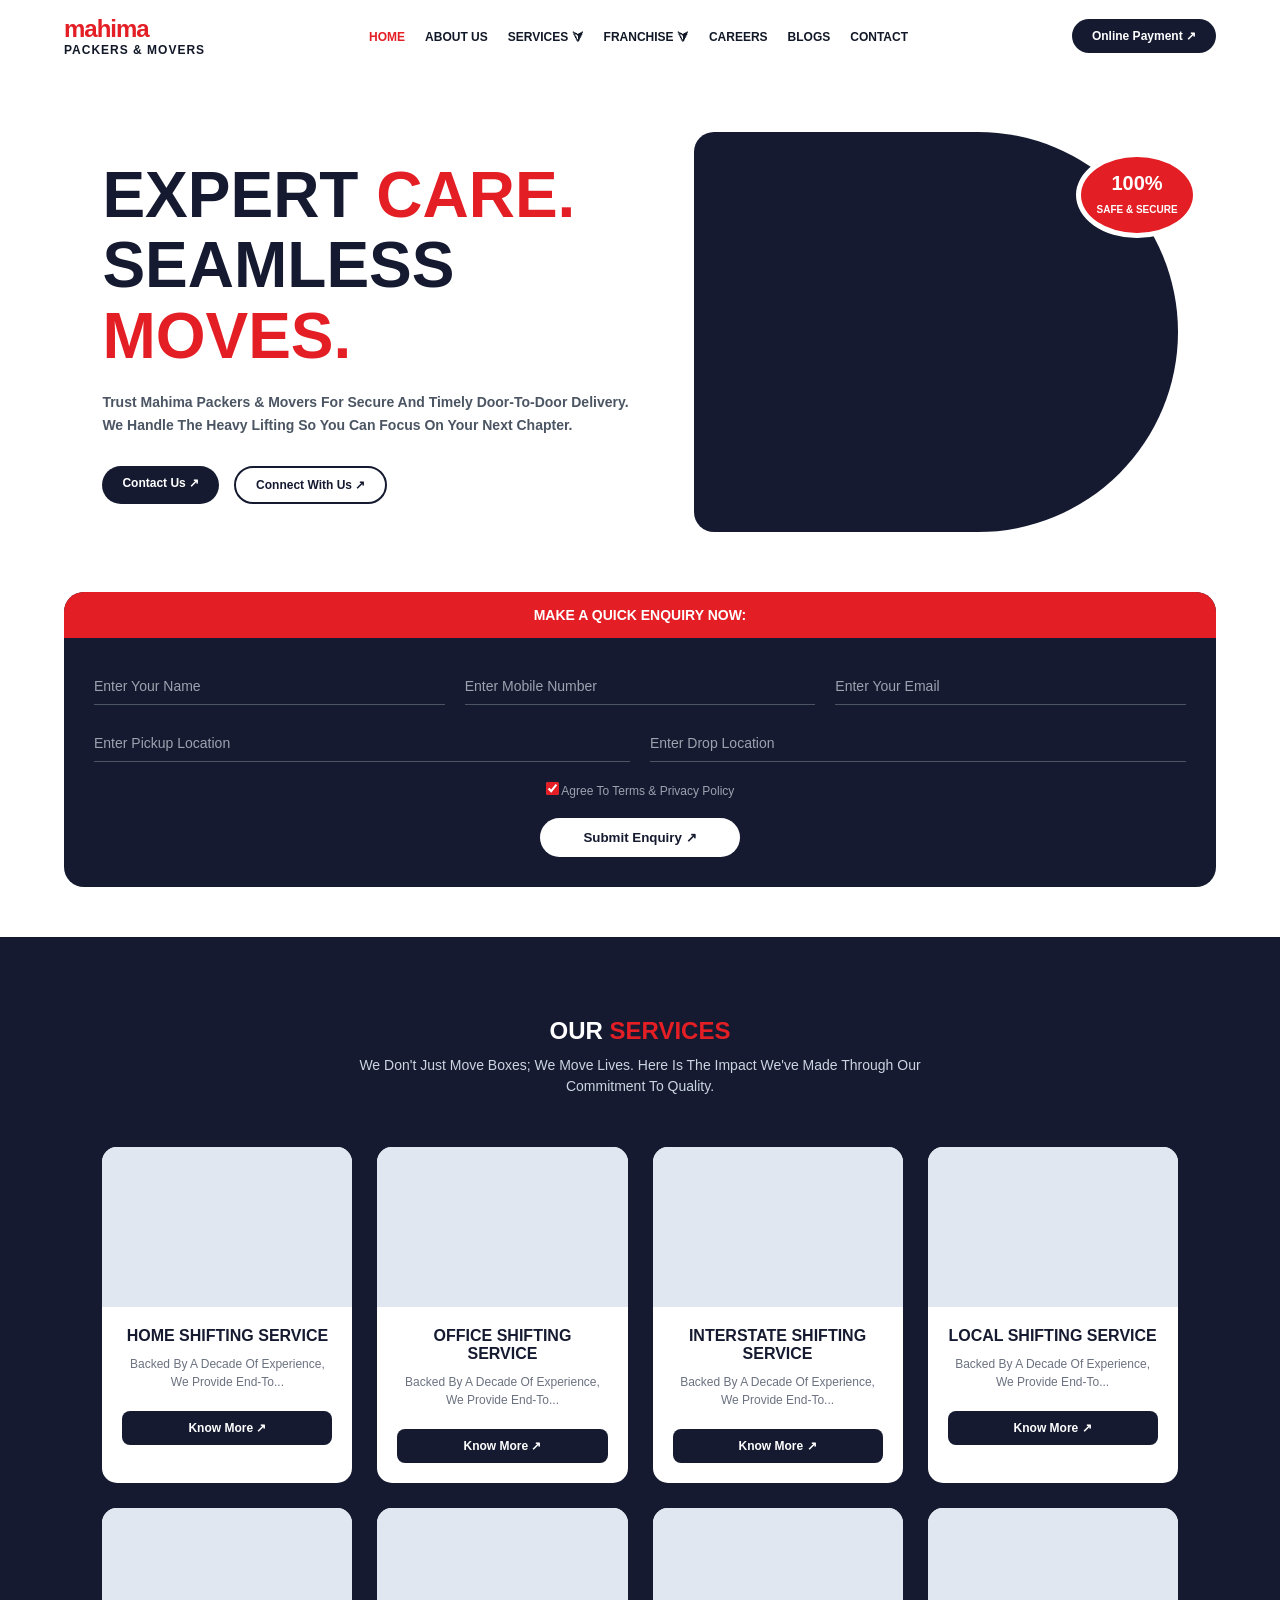
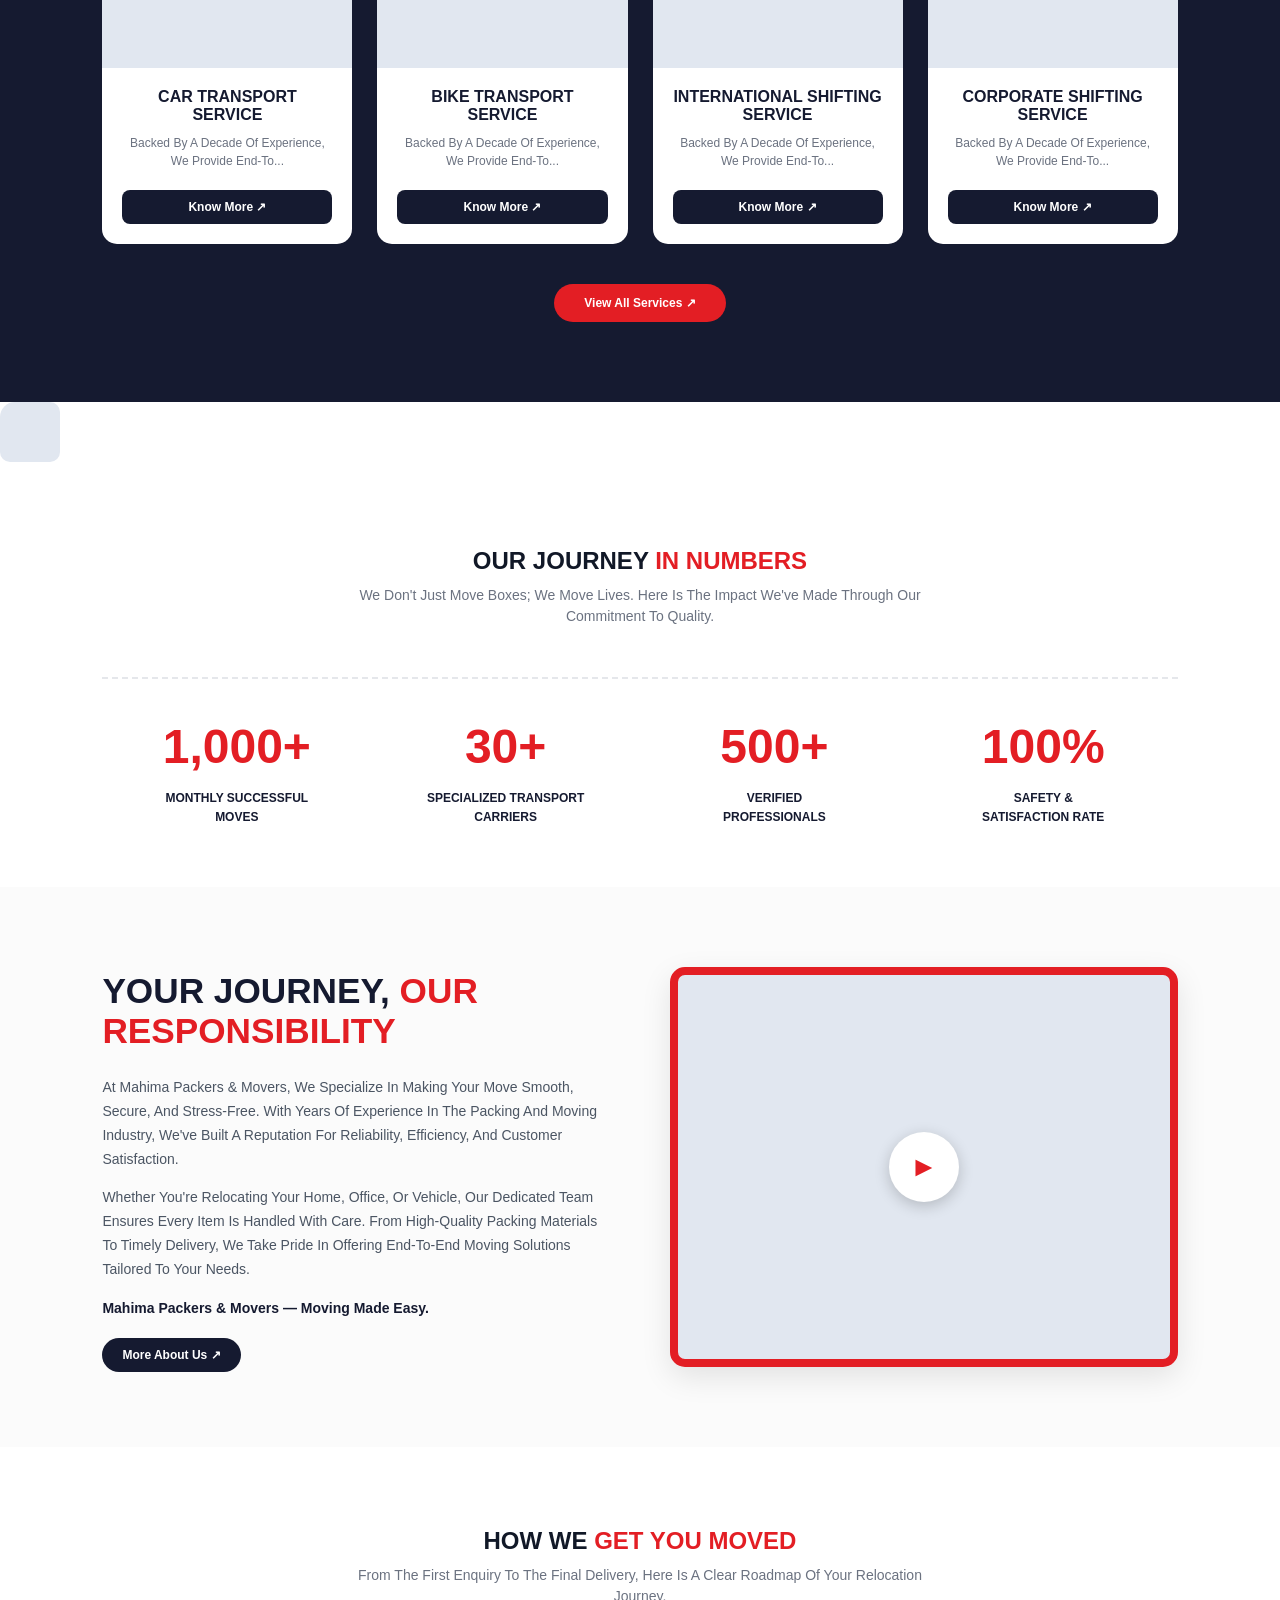
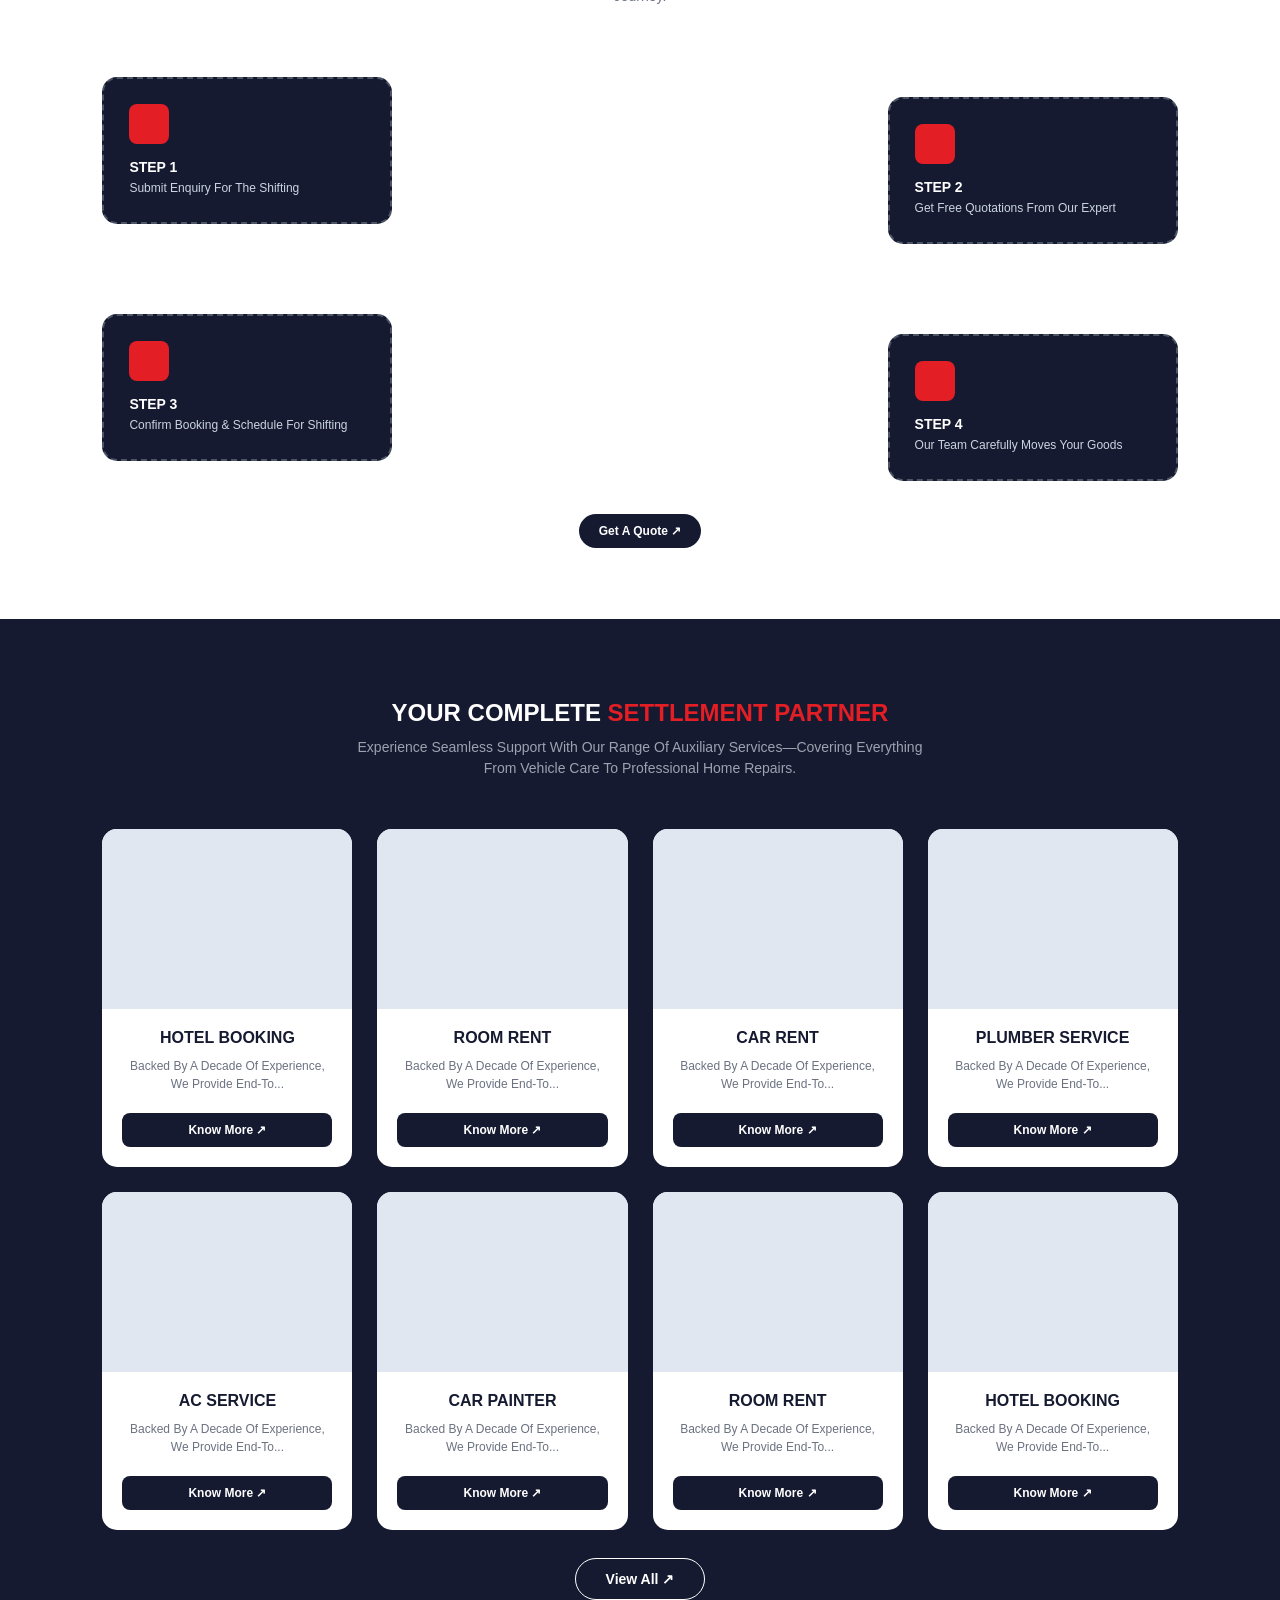
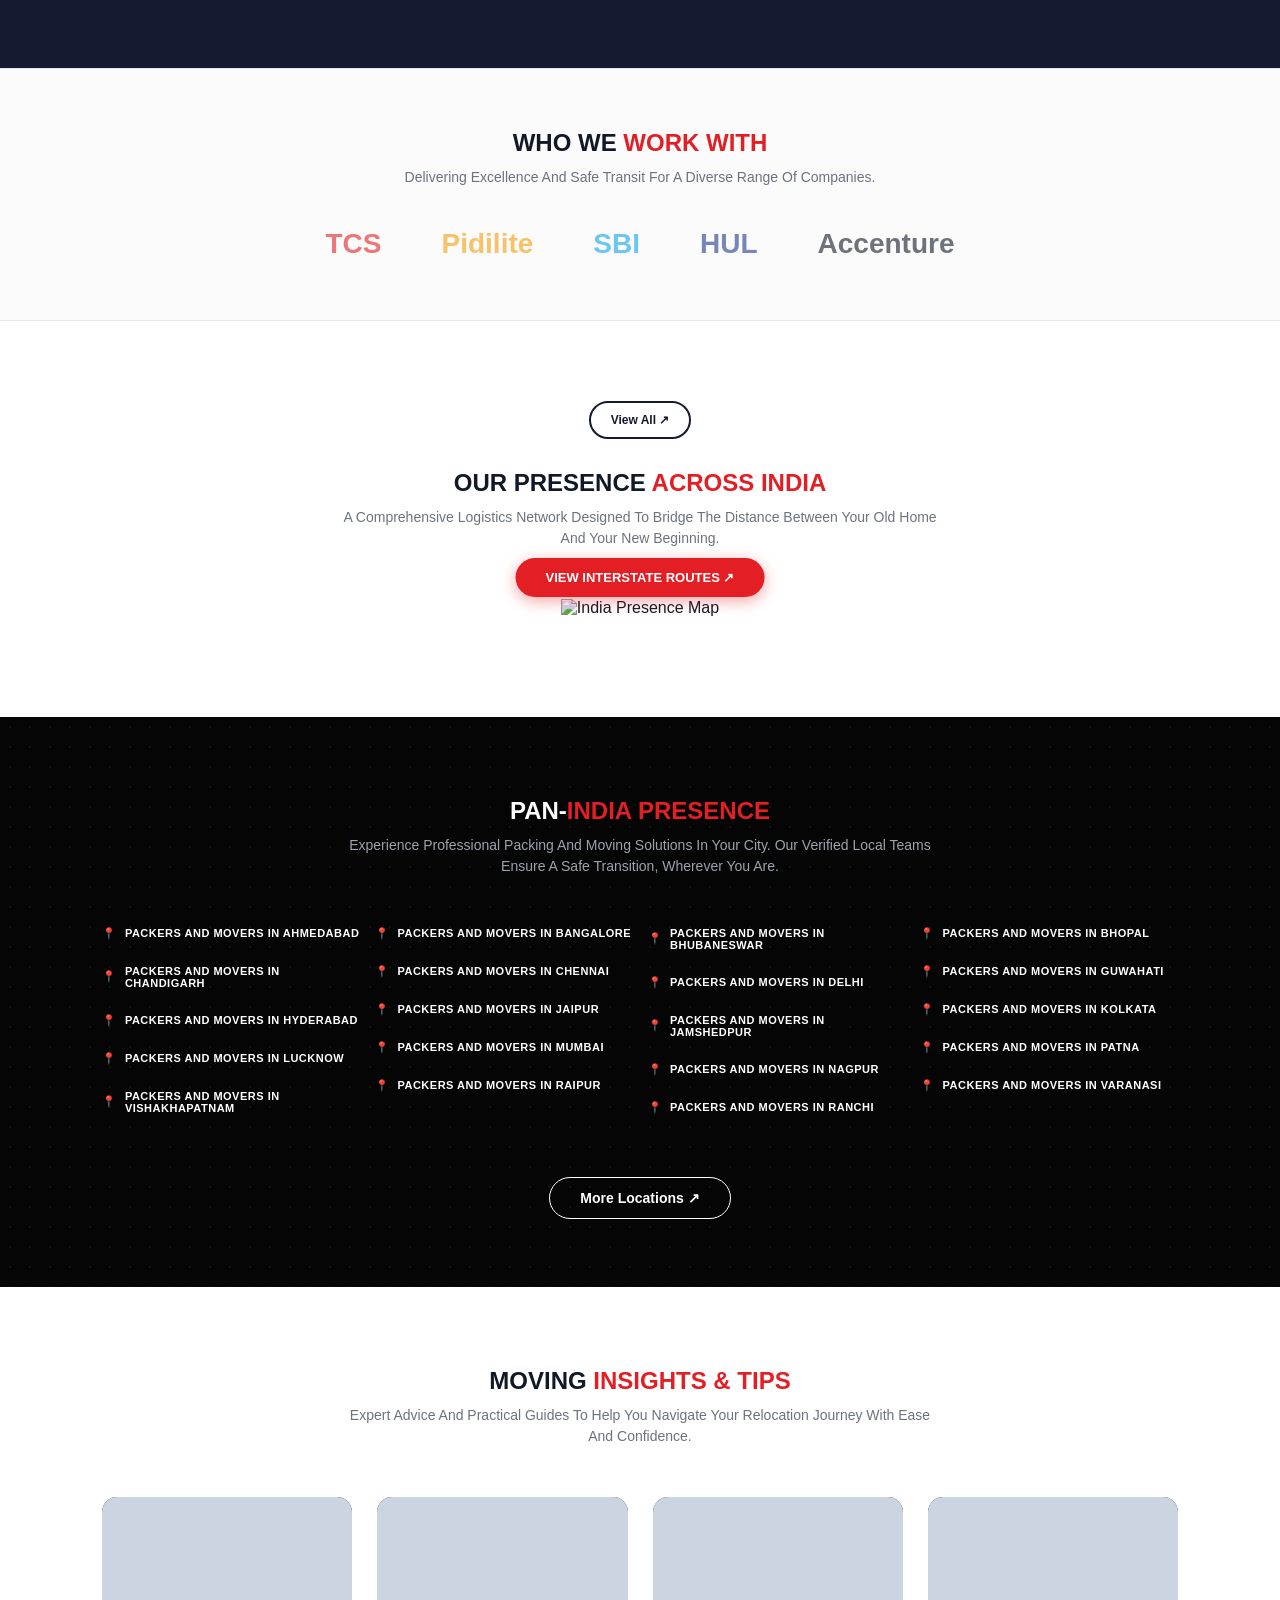
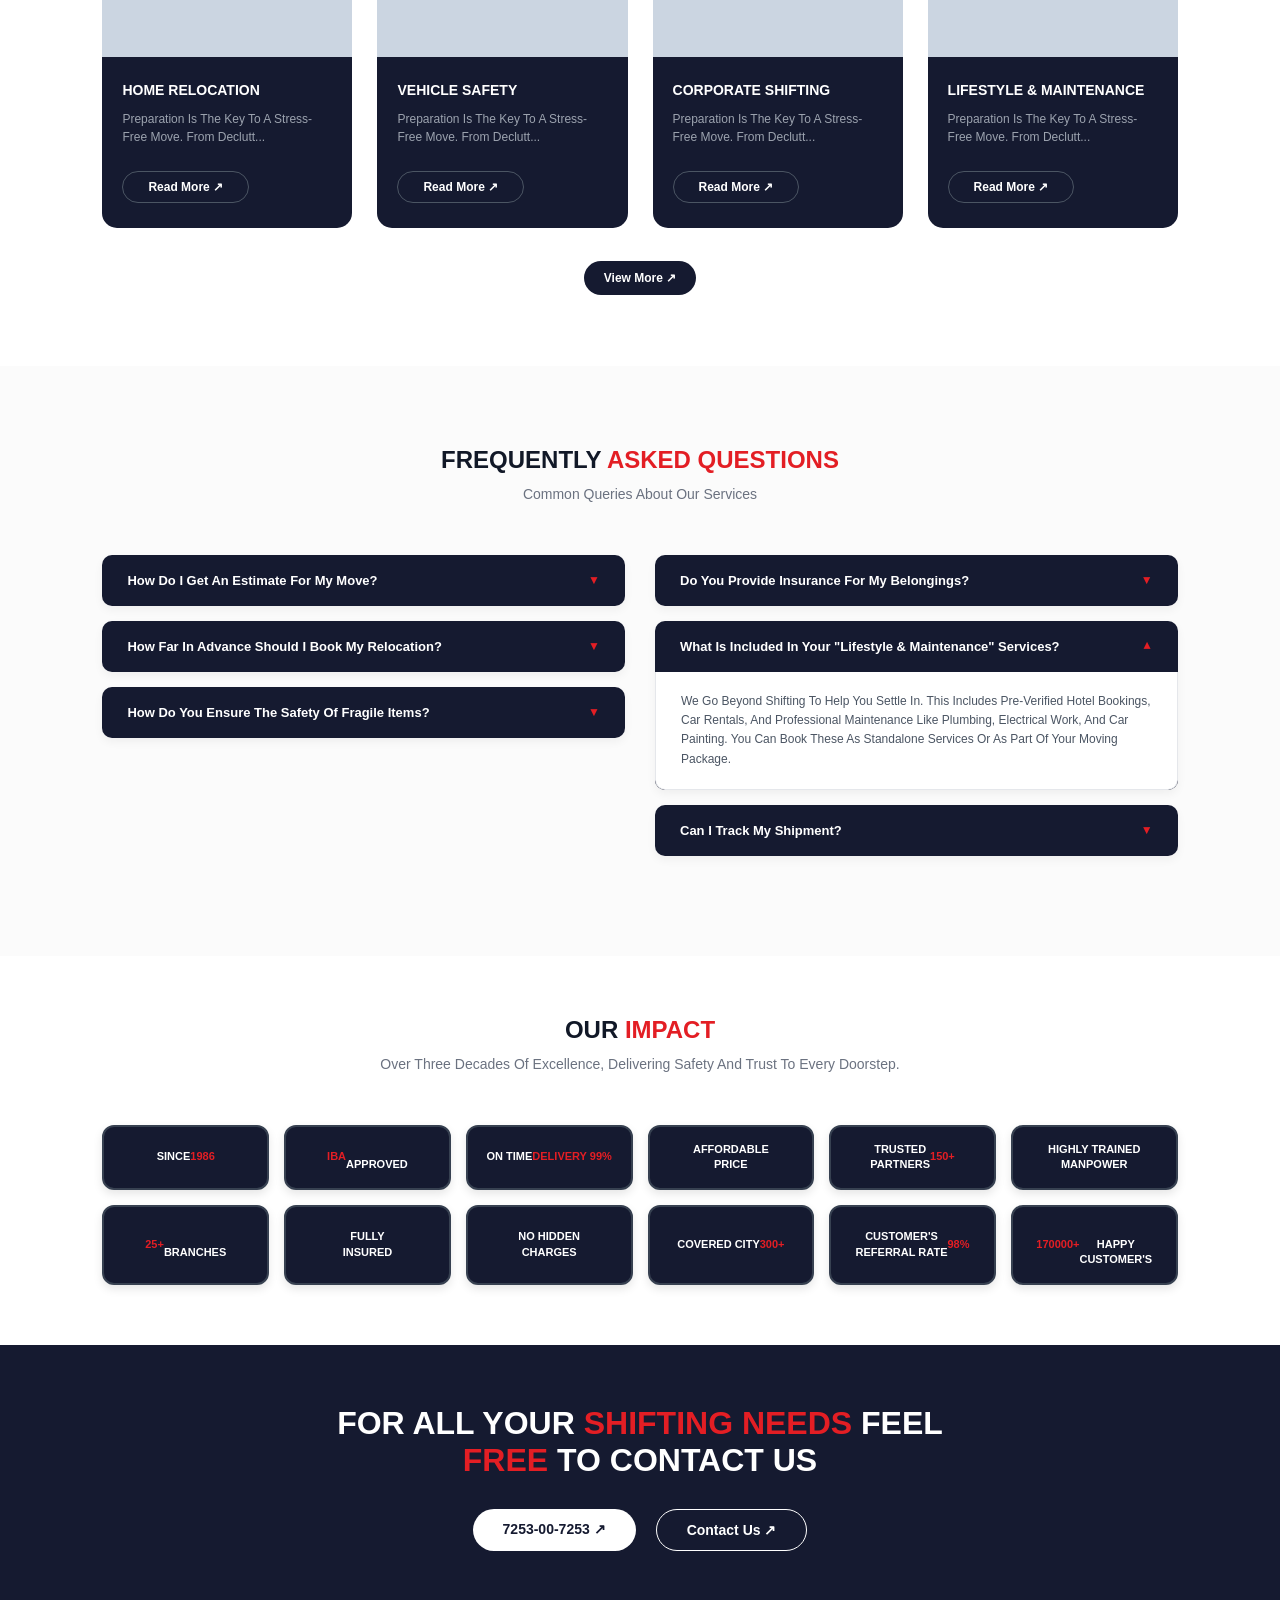
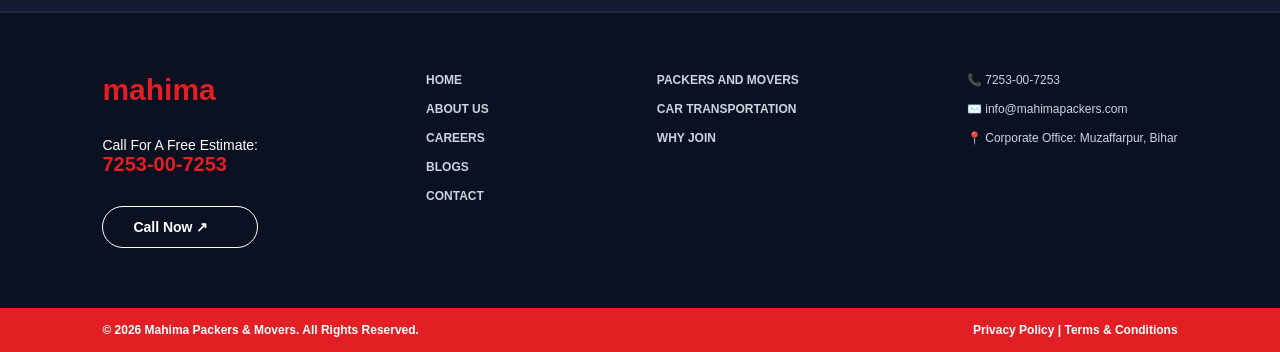
==== commit 532071f8: "Add files via upload" ====
--- a/index.html
+++ b/index.html
@@ -336,10 +336,8 @@
         <p class="sub-text">A Comprehensive Logistics Network Designed To Bridge The Distance Between Your Old Home And Your New Beginning.</p>
         
         <div class="map-container" style="margin-top: 50px;">
-    <img src="images/india-map.png" alt="India Presence Map" class="exact-map">
-    
-    <a href="#" class="map-btn">VIEW INTERSTATE ROUTES &#8599;</a>
-</div>
+            <img src="images/india-map.png" alt="India Presence Map" class="exact-map">
+            <a href="#" class="map-btn">VIEW INTERSTATE ROUTES &#8599;</a>
         </div>
     </section>
 
--- a/style.css
+++ b/style.css
@@ -1,3 +1,22 @@
+/* ========================================== */
+/* 🚨 THE ULTIMATE SCREEN FIX (OVERFLOW) 🚨   */
+/* ========================================== */
+
+* {
+    box-sizing: border-box; /* Yeh padding ki wajah se screen ko bada nahi hone dega */
+}
+
+html, body {
+    overflow-x: hidden; /* Yeh kisi bhi cheez ko screen ke bahar nahi nikalne dega */
+    width: 100%;
+    margin: 0;
+    padding: 0;
+}
+
+img {
+    max-width: 100%;
+    height: auto;
+}
 /* Google Fonts */
 @import url('https://fonts.googleapis.com/css2?family=Montserrat:wght@400;600;800;900&display=swap');
 
@@ -1133,81 +1152,241 @@
     z-index: -1;
 }
 /* ========================================== */
-/* 📱 MOBILE RESPONSIVENESS (PHONE FRIENDLY) 📱 */
+/* 📱 BRAHMASTRA: FORCE MOBILE RESPONSIVENESS */
 /* ========================================== */
 
-@media (max-width: 768px) {
-    /* 1. General Spacing Kam Karna */
-    section {
-        padding: 40px 5% !important;
-    }
-    .section-header h2 {
-        font-size: 24px;
-    }
-
-    /* 2. Grids ko 1 Line mein lana (Services, Cities, Settlement) */
-    .services-grid, 
+@media screen and (max-width: 1024px) {
+    .navbar {
+        flex-wrap: wrap;
+        justify-content: space-between;
+        gap: 15px;
+        padding: 15px 5%;
+    }
+
+    .nav-links {
+        flex-wrap: wrap;
+        justify-content: center;
+        gap: 12px;
+        width: 100%;
+    }
+
+    .hero {
+        flex-direction: column;
+        align-items: flex-start;
+        padding: 50px 5%;
+        gap: 40px;
+    }
+
+    .hero-text {
+        max-width: 100%;
+    }
+
+    .hero-text h1 {
+        font-size: 3rem;
+    }
+
+    .hero-buttons {
+        flex-wrap: wrap;
+    }
+
+    .services-grid {
+        grid-template-columns: repeat(2, 1fr);
+        gap: 22px;
+    }
+
     .settlement-grid {
-        grid-template-columns: repeat(1, 1fr) !important;
+        grid-template-columns: repeat(2, 1fr);
+        gap: 22px;
+    }
+
+    .cities-grid {
+        grid-template-columns: repeat(2, 1fr);
         gap: 20px;
     }
 
-    .cities-grid {
-        grid-template-columns: repeat(1, 1fr);
-    }
-
-    /* Our Impact ko 2 dabbo ki line banana phone pe */
     .impact-grid {
-        grid-template-columns: repeat(2, 1fr);
-    }
-
-    /* 3. Flexboxes ko upar-neeche karna */
-    .testimonial-grid, 
-    .insights-grid, 
-    .faq-grid, 
-    .footer-main,
-    .banner-buttons {
-        display: flex;
+        grid-template-columns: repeat(3, 1fr);
+        gap: 15px;
+    }
+}
+
+@media screen and (max-width: 768px) {
+    .navbar {
+        justify-content: center;
+        text-align: center;
+    }
+
+    .nav-links {
+        width: 100%;
+        justify-content: center;
+        gap: 10px;
+    }
+
+    .nav-links a {
+        font-size: 11px;
+    }
+
+    .hero {
+        flex-direction: column;
+        align-items: flex-start;
+        padding: 35px 5%;
+        gap: 30px;
+    }
+
+    .hero-text h1 {
+        font-size: 2.4rem;
+    }
+
+    .hero-text p,
+    .sub-text,
+    .resp-content p,
+    .stat-item p,
+    .service-card p,
+    .card-content p,
+    .faq-answer,
+    .insight-content p {
+        font-size: 13px;
+    }
+
+    .hero-buttons {
+        flex-direction: column;
+        width: 100%;
+    }
+
+    .hero-buttons a,
+    .btn-dark,
+    .btn-outline,
+    .btn-red,
+    .btn-white,
+    .btn-outline-white,
+    .btn-submit,
+    .read-more-btn,
+    .map-btn {
+        width: 100%;
+    }
+
+    .hero-image {
+        width: 100%;
+    }
+
+    .image-placeholder {
+        height: 280px;
+    }
+
+    .enquiry-form {
+        padding: 25px;
+    }
+
+    .input-group {
+        flex-direction: column;
+        gap: 15px;
+    }
+
+    .btn-submit {
+        margin: 0;
+        max-width: 100%;
+    }
+
+    .services-grid,
+    .settlement-grid,
+    .cities-grid,
+    .impact-grid {
+        grid-template-columns: 1fr;
+    }
+
+    .stats-grid,
+    .faq-grid,
+    .insights-grid,
+    .testimonial-grid,
+    .process-container,
+    .brands-flex {
         flex-direction: column;
         gap: 20px;
     }
 
-    /* 4. Process Section (Delivery Boy) ko theek karna */
-    .process-container {
+    .resp-content,
+    .resp-image,
+    .process-center,
+    .footer-col {
+        width: 100%;
+    }
+
+    .responsibility-section {
         flex-direction: column;
         gap: 30px;
     }
-    /* Phone par dotted lines hide karni padengi warna design tootega */
+
+    .video-placeholder {
+        height: 240px;
+    }
+
     .process-column:first-child .step-card::after,
     .process-column:last-child .step-card::after {
-        display: none; 
-    }
-    .process-center {
-        margin: 20px 0;
-        height: 250px;
-    }
-
-    /* 5. Footer Adjustments */
+        display: none;
+    }
+
     .footer-main {
-        text-align: center;
+        flex-direction: column;
         align-items: center;
-    }
-    .footer-col {
-        margin-bottom: 20px;
-    }
+        gap: 25px;
+    }
+
     .footer-bottom {
         flex-direction: column;
+        gap: 10px;
+        align-items: center;
+    }
+
+    .banner-buttons {
+        flex-direction: column;
+        gap: 15px;
+    }
+
+    .brands-flex {
+        gap: 20px;
+    }
+
+    .section-header h2 {
+        font-size: 22px;
+    }
+
+    .footer-col {
         text-align: center;
-        gap: 15px;
-    }
-
-    /* 6. Map Section Fix */
-    .exact-map {
-        height: 250px;
-        object-fit: cover;
-    }
+    }
+
     .map-btn {
-        width: 90%;
-        bottom: 10px;
+        padding: 12px 18px;
+        font-size: 13px;
+    }
+
+    section {
+        padding: 35px 5%;
+    }
+}
+/* ========================================== */
+/* 🛑 ANTI-STRETCH / ANTI-OVERFLOW FIX 🛑     */
+/* ========================================== */
+
+@media screen and (max-width: 768px) {
+    html, body {
+        width: 100vw !important;
+        max-width: 100vw !important;
+        overflow-x: hidden !important;
+        margin: 0 !important;
+        padding: 0 !important;
+    }
+
+    /* Har ek section aur dabbe ko chhota karne ka order */
+    section, div, img, p, h1, h2, h3 {
+        max-width: 100vw !important;
+    }
+
+    /* Dotted lines ko permanent maar do phone pe */
+    .process-column:first-child .step-card::after,
+    .process-column:last-child .step-card::after,
+    .step-card::after {
+        display: none !important;
+        width: 0 !important;
+        content: none !important;
     }
 }
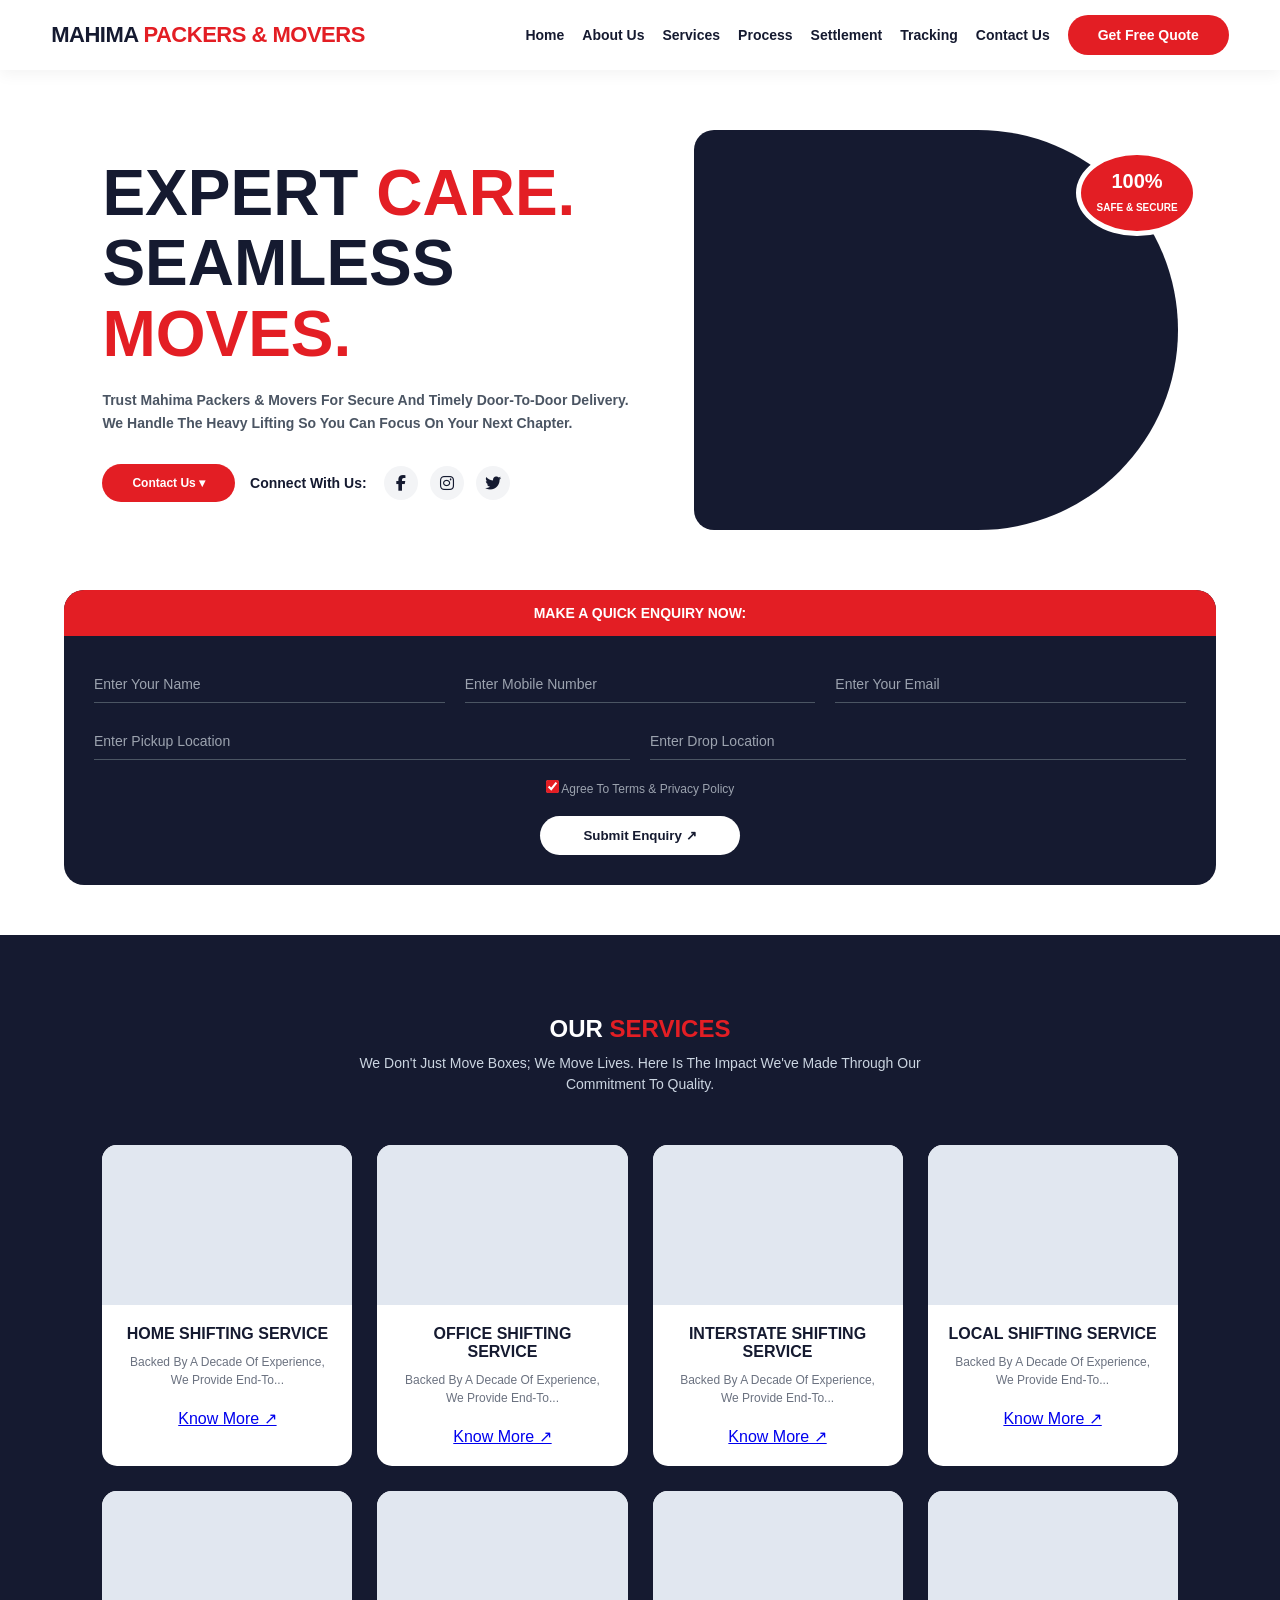
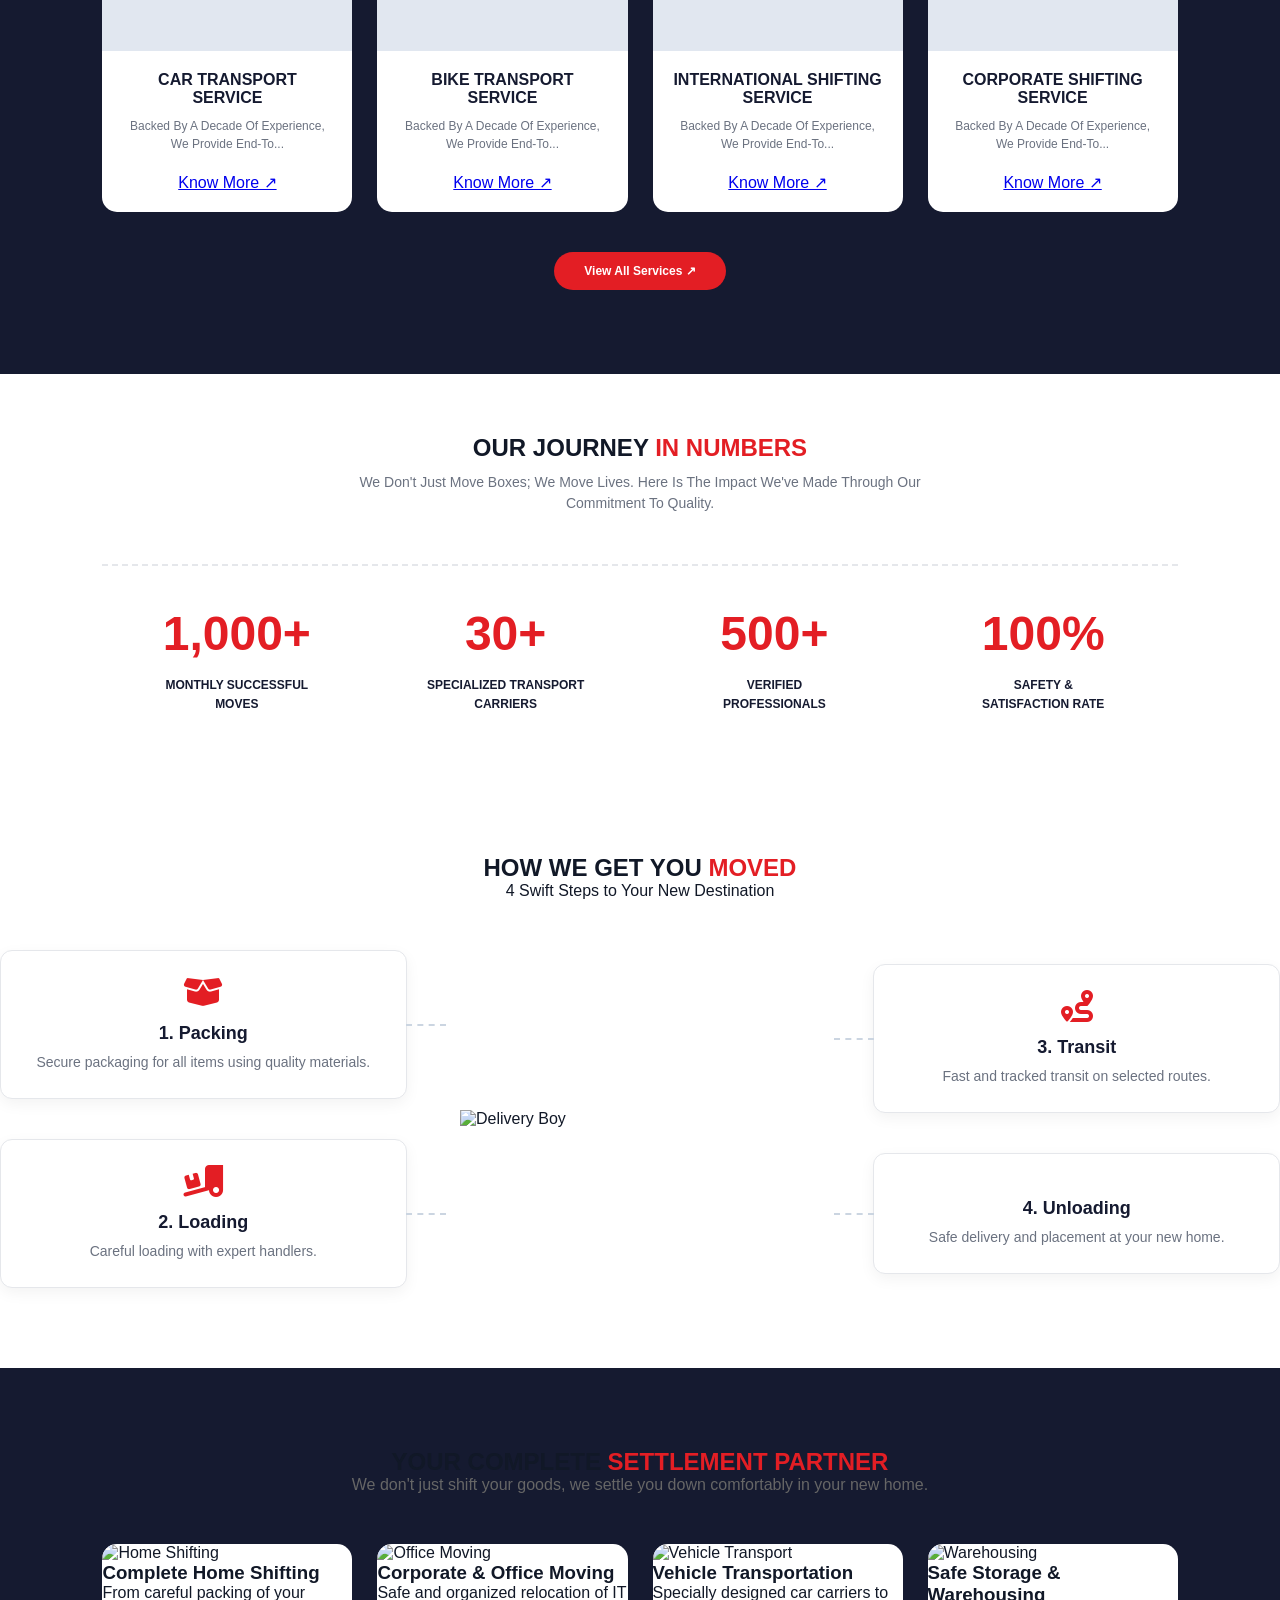
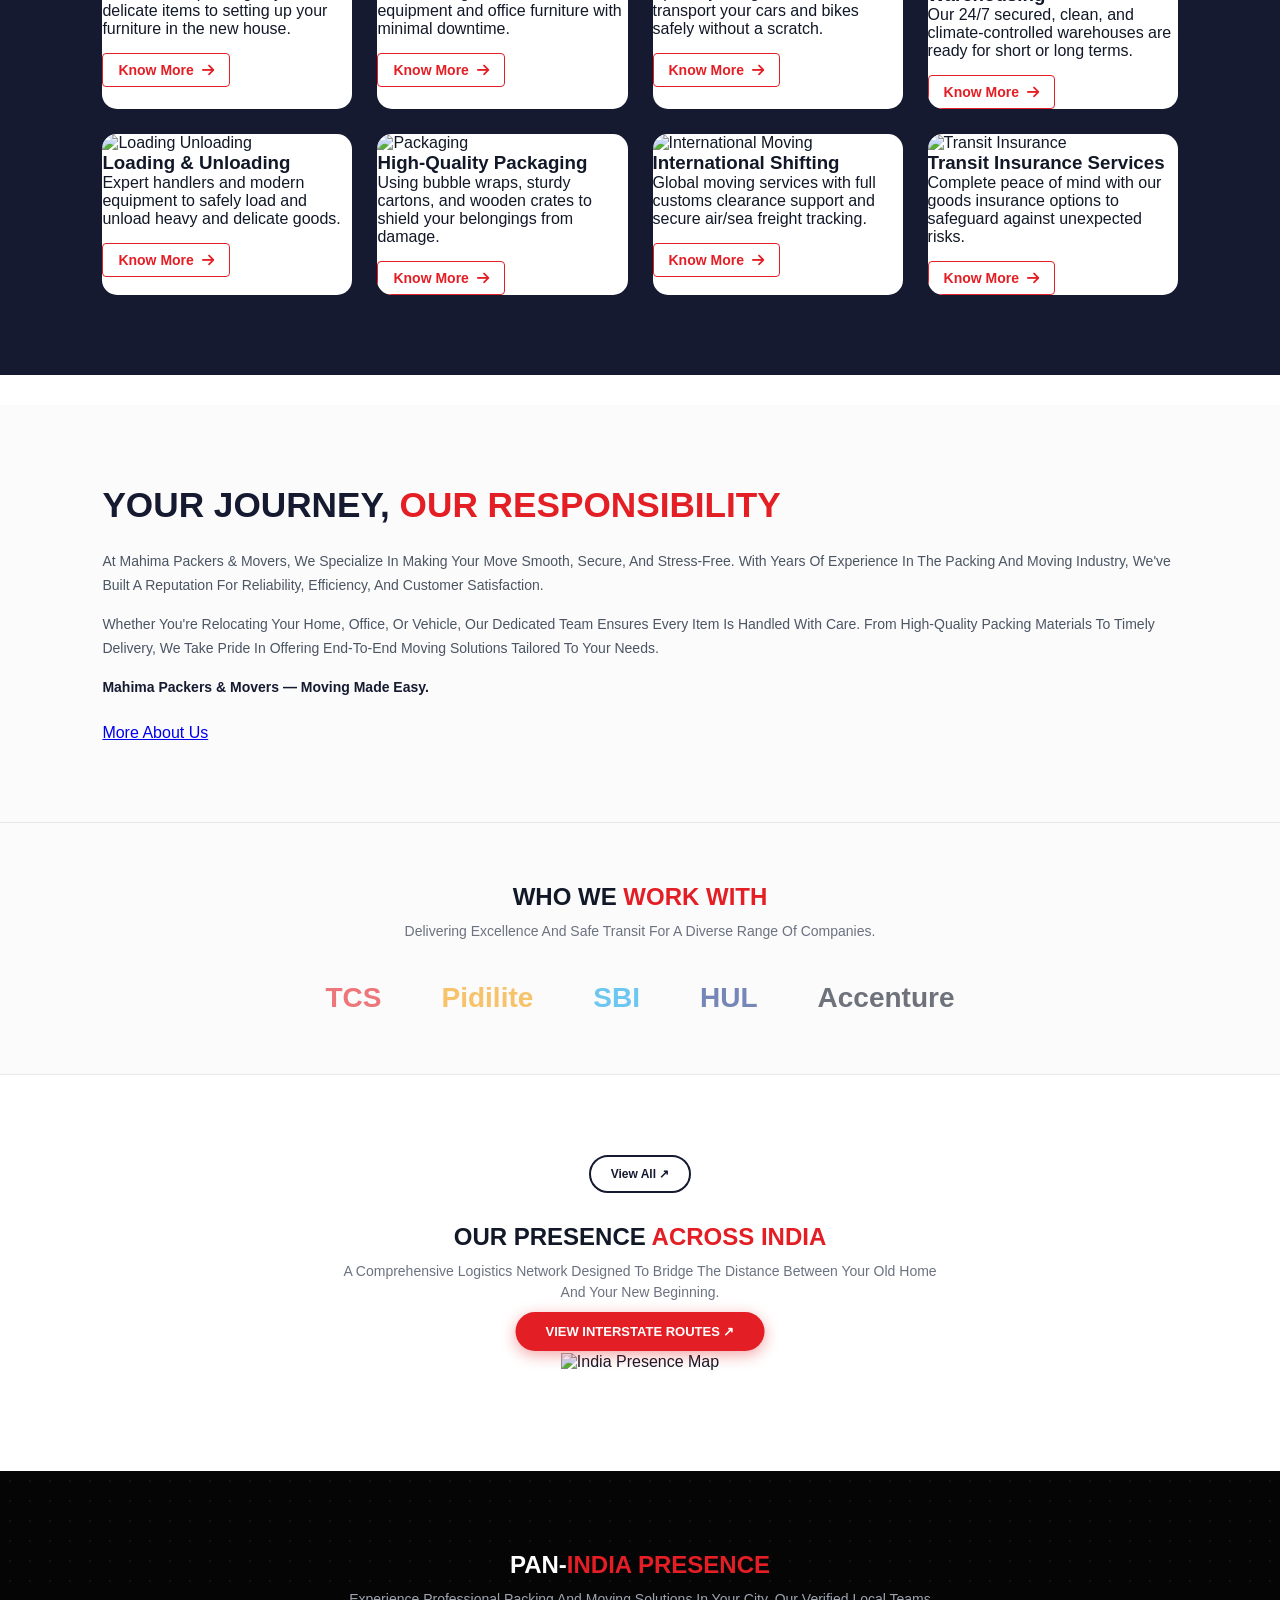
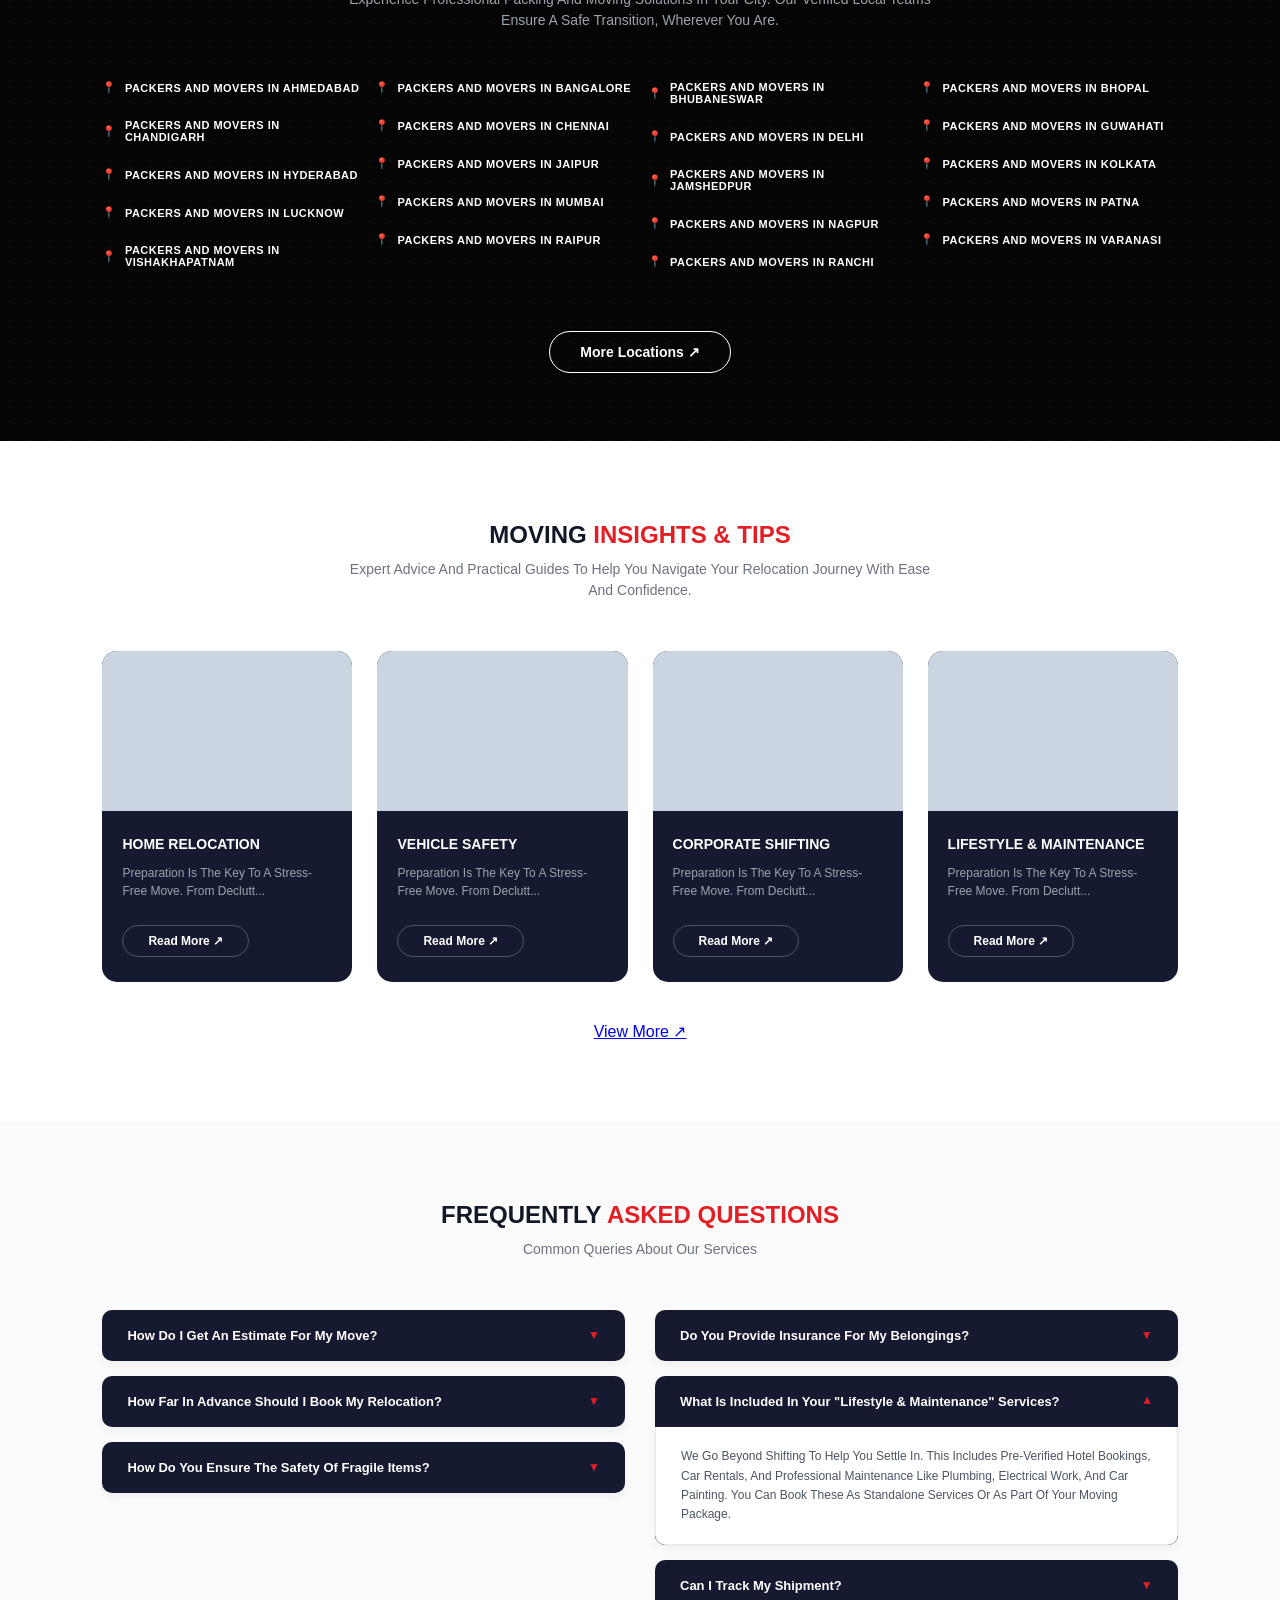
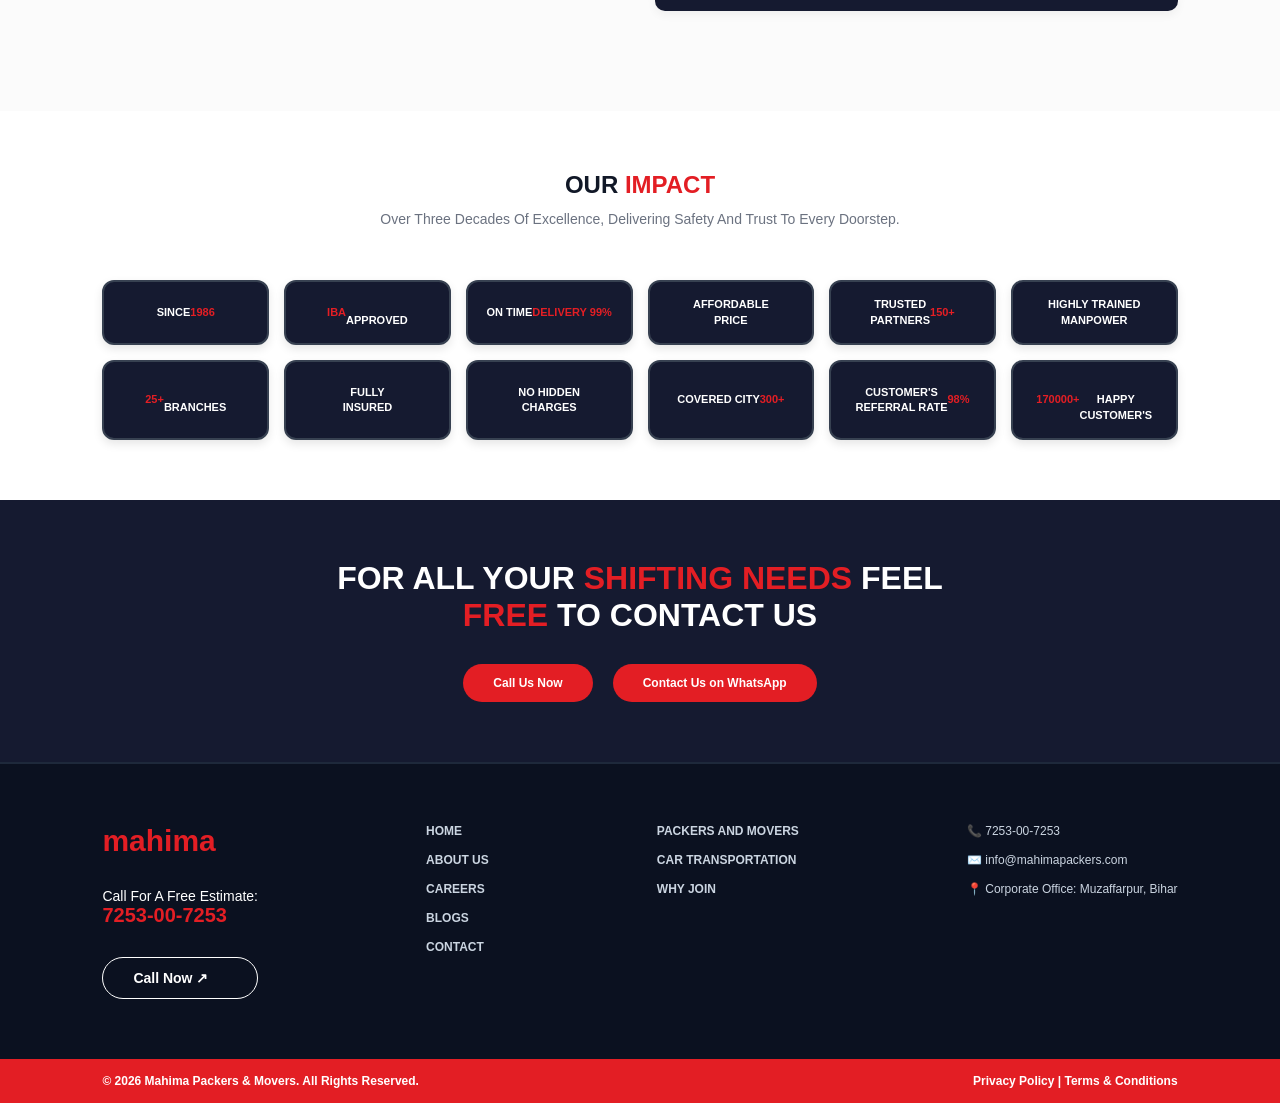
==== commit 4e3708f8: "Add files via upload" ====
--- a/index.html
+++ b/index.html
@@ -6,37 +6,63 @@
     
     <title>Mahima Packers & Movers</title>
     <link rel="stylesheet" href="style.css">
+    <link rel="stylesheet" href="https://cdnjs.cloudflare.com/ajax/libs/font-awesome/6.4.0/css/all.min.css">
     </head>
 <body>
 <div id="preloader">
         <div class="loader-logo">mahima</div>
         <div class="loader-line"></div>
     </div>
-    <header class="navbar">
-        <div class="logo">
-            <h2 style="color: #e31e24; font-weight: 900; letter-spacing: -1px;">mahima<span style="color: #111827; font-size: 12px; display: block; letter-spacing: 1px;">PACKERS & MOVERS</span></h2>
-        </div>
-        <nav>
-            <ul class="nav-links">
-                <li><a href="#" style="color: #e31e24; font-weight: bold;">HOME</a></li>
-                <li><a href="#">ABOUT US</a></li>
-                <li><a href="#">SERVICES <span>&#11163;</span></a></li>
-                <li><a href="#">FRANCHISE <span>&#11163;</span></a></li>
-                <li><a href="#">CAREERS</a></li>
-                <li><a href="#">BLOGS</a></li>
-                <li><a href="#">CONTACT</a></li>
-            </ul>
-        </nav>
-        <a href="#" class="btn-dark">Online Payment &#8599;</a>
-    </header>
-
+
+    <header class="main-header-section">
+    <div class="top-header">
+        <div class="header-container">
+            <div class="logo-area">
+                <a href="#home" style="text-decoration: none;">
+                    <h2 class="company-logo">MAHIMA <span class="text-red">PACKERS & MOVERS</span></h2>
+                </a>
+            </div>
+
+            <nav class="nav-main">
+    <a href="index.html">Home</a>
+    <a href="about.html">About Us</a>
+    <a href="services.html">Services</a>
+    <a href="index.html#how-it-works">Process</a>
+    <a href="index.html#settlement">Settlement</a>
+    <a href="tracking.html">Tracking</a>
+    <a href="contact.html">Contact Us</a>
+    <a href="#" class="btn-red quote-btn">Get Free Quote</a>
+</nav>
+        </div>
+    </div>
+</header>
     <section class="hero">
         <div class="hero-text">
             <h1>EXPERT <span class="text-red">CARE.</span><br>SEAMLESS <span class="text-red">MOVES.</span></h1>
             <p>Trust Mahima Packers & Movers For Secure And Timely Door-To-Door Delivery. We Handle The Heavy Lifting So You Can Focus On Your Next Chapter.</p>
             <div class="hero-buttons">
-                <a href="#" class="btn-dark">Contact Us &#8599;</a>
-                <a href="#" class="btn-outline">Connect With Us &#8599;</a>
+               <div class="contact-dropdown">
+    <button class="btn-red">Contact Us ▾</button>
+    <div class="dropdown-content">
+        <a href="tel:+917253007253">📞 Call Us</a>
+        <a href="https://wa.me/917253007253" target="_blank">💬 WhatsApp</a>
+    </div>
+</div>
+               <div class="top-social-links">
+    <span class="social-text">Connect With Us:</span>
+    
+    <a href="https://www.facebook.com/yourclientpage" target="_blank" class="social-icon fb" title="Facebook">
+        <i class="fab fa-facebook-f"></i>
+    </a>
+    
+    <a href="https://www.instagram.com/yourclientpage" target="_blank" class="social-icon insta" title="Instagram">
+        <i class="fab fa-instagram"></i>
+    </a>
+    
+    <a href="https://twitter.com/yourclientpage" target="_blank" class="social-icon x-twitter" title="Twitter">
+        <i class="fab fa-twitter"></i>
+    </a>
+</div>
             </div>
         </div>
         <div class="hero-image">
@@ -146,15 +172,7 @@
             <a href="#" class="btn-red">View All Services &#8599;</a>
         </div>
     </section>
-
-            <div class="service-card">
-                <div class="card-icon">
-                    <div class="icon-square"></div>
-                </div>
-                
-            </div>
-        </div>
-    </section>
+    
     <section class="stats-section">
         <div class="section-header text-center">
             <h2>OUR JOURNEY <span class="text-red">IN NUMBERS</span></h2>
@@ -180,6 +198,131 @@
             </div>
         </div>
     </section>
+    <section class="move-process" id="how-it-works">
+    <div class="container">
+        <div class="section-title text-center">
+            <h2>HOW WE GET YOU <span class="text-red">MOVED</span></h2>
+            <p>4 Swift Steps to Your New Destination</p>
+        </div>
+
+        <div class="process-flex-container">
+            <div class="process-col left">
+                <div class="process-card">
+                    <i class="fas fa-box-open card-icon"></i>
+                    <h4>1. Packing</h4>
+                    <p>Secure packaging for all items using quality materials.</p>
+                </div>
+                <div class="process-card">
+                    <i class="fas fa-truck-loading card-icon"></i>
+                    <h4>2. Loading</h4>
+                    <p>Careful loading with expert handlers.</p>
+                </div>
+            </div>
+
+            <div class="process-center-img">
+    <img src="https://cdn-icons-png.flaticon.com/512/2830/2830305.png" alt="Delivery Boy" class="move-img">
+</div>
+
+            <div class="process-col right">
+                <div class="process-card">
+                    <i class="fas fa-route card-icon"></i>
+                    <h4>3. Transit</h4>
+                    <p>Fast and tracked transit on selected routes.</p>
+                </div>
+                <div class="process-card">
+                    <i class="fas fa-hand-holding-box card-icon"></i>
+                    <h4>4. Unloading</h4>
+                    <p>Safe delivery and placement at your new home.</p>
+                </div>
+            </div>
+        </div>
+    </div>
+</section>
+
+    <section class="settlement-section" id="settlement">
+    <div class="container">
+        <div class="section-header" style="text-align: center; margin-bottom: 50px;">
+            <h2>YOUR COMPLETE <span class="text-red">SETTLEMENT PARTNER</span></h2>
+            <p style="color: #666; font-size: 16px;">We don't just shift your goods, we settle you down comfortably in your new home.</p>
+        </div>
+
+        <div class="settlement-grid">
+            
+            <div class="settlement-card">
+                <div class="card-img-box">
+                    <img src="https://images.unsplash.com/photo-1600585154340-be6161a56a0c?q=80&w=300&auto=format&fit=crop" alt="Home Shifting">
+                </div>
+                <h3>Complete Home Shifting</h3>
+                <p>From careful packing of your delicate items to setting up your furniture in the new house.</p>
+                <a href="#" class="know-more-btn">Know More <i class="fas fa-arrow-right"></i></a>
+            </div>
+
+            <div class="settlement-card">
+                <div class="card-img-box">
+                    <img src="https://images.unsplash.com/photo-1497366216548-37526070297c?q=80&w=300&auto=format&fit=crop" alt="Office Moving">
+                </div>
+                <h3>Corporate & Office Moving</h3>
+                <p>Safe and organized relocation of IT equipment and office furniture with minimal downtime.</p>
+                <a href="#" class="know-more-btn">Know More <i class="fas fa-arrow-right"></i></a>
+            </div>
+
+            <div class="settlement-card">
+                <div class="card-img-box">
+                    <img src="https://images.unsplash.com/photo-1533473359331-0135ef1b58bf?q=80&w=300&auto=format&fit=crop" alt="Vehicle Transport">
+                </div>
+                <h3>Vehicle Transportation</h3>
+                <p>Specially designed car carriers to transport your cars and bikes safely without a scratch.</p>
+                <a href="#" class="know-more-btn">Know More <i class="fas fa-arrow-right"></i></a>
+            </div>
+
+            <div class="settlement-card">
+                <div class="card-img-box">
+                    <img src="https://images.unsplash.com/photo-1586528116311-ad8dd3c8310d?q=80&w=300&auto=format&fit=crop" alt="Warehousing">
+                </div>
+                <h3>Safe Storage & Warehousing</h3>
+                <p>Our 24/7 secured, clean, and climate-controlled warehouses are ready for short or long terms.</p>
+                <a href="#" class="know-more-btn">Know More <i class="fas fa-arrow-right"></i></a>
+            </div>
+
+            <div class="settlement-card">
+                <div class="card-img-box">
+                    <img src="https://images.unsplash.com/photo-1578575437130-527eed3abbec?q=80&w=300&auto=format&fit=crop" alt="Loading Unloading">
+                </div>
+                <h3>Loading & Unloading</h3>
+                <p>Expert handlers and modern equipment to safely load and unload heavy and delicate goods.</p>
+                <a href="#" class="know-more-btn">Know More <i class="fas fa-arrow-right"></i></a>
+            </div>
+
+            <div class="settlement-card">
+                <div class="card-img-box">
+                    <img src="https://images.unsplash.com/photo-1532634922-8fe0b757fb13?q=80&w=300&auto=format&fit=crop" alt="Packaging">
+                </div>
+                <h3>High-Quality Packaging</h3>
+                <p>Using bubble wraps, sturdy cartons, and wooden crates to shield your belongings from damage.</p>
+                <a href="#" class="know-more-btn">Know More <i class="fas fa-arrow-right"></i></a>
+            </div>
+
+            <div class="settlement-card">
+                <div class="card-img-box">
+                    <img src="https://images.unsplash.com/photo-1524850011238-e3d235c7d4c9?q=80&w=300&auto=format&fit=crop" alt="International Moving">
+                </div>
+                <h3>International Shifting</h3>
+                <p>Global moving services with full customs clearance support and secure air/sea freight tracking.</p>
+                <a href="#" class="know-more-btn">Know More <i class="fas fa-arrow-right"></i></a>
+            </div>
+
+            <div class="settlement-card">
+                <div class="card-img-box">
+                    <img src="https://images.unsplash.com/photo-1454165804606-c3d57bc86b40?q=80&w=300&auto=format&fit=crop" alt="Transit Insurance">
+                </div>
+                <h3>Transit Insurance Services</h3>
+                <p>Complete peace of mind with our goods insurance options to safeguard against unexpected risks.</p>
+                <a href="#" class="know-more-btn">Know More <i class="fas fa-arrow-right"></i></a>
+            </div>
+
+        </div>
+    </div>
+</section>
 
     <section class="responsibility-section">
         <div class="resp-content">
@@ -187,133 +330,7 @@
             <p>At Mahima Packers & Movers, We Specialize In Making Your Move Smooth, Secure, And Stress-Free. With Years Of Experience In The Packing And Moving Industry, We've Built A Reputation For Reliability, Efficiency, And Customer Satisfaction.</p>
             <p>Whether You're Relocating Your Home, Office, Or Vehicle, Our Dedicated Team Ensures Every Item Is Handled With Care. From High-Quality Packing Materials To Timely Delivery, We Take Pride In Offering End-To-End Moving Solutions Tailored To Your Needs.</p>
             <p style="font-weight: 700; color: #151a30; margin-bottom: 25px;">Mahima Packers & Movers — Moving Made Easy.</p>
-            <a href="#" class="btn-dark">More About Us &#8599;</a>
-        </div>
-        
-        <div class="resp-image">
-            <div class="video-placeholder">
-                <div class="play-btn">&#9658;</div>
-            </div>
-        </div>
-    </section>
-    <section class="process-section">
-        <div class="section-header text-center">
-            <h2>HOW WE <span class="text-red">GET YOU MOVED</span></h2>
-            <p class="sub-text">From The First Enquiry To The Final Delivery, Here Is A Clear Roadmap Of Your Relocation Journey.</p>
-        </div>
-        
-        <div class="process-container">
-            <div class="process-column">
-                <div class="step-card">
-                    <div class="step-icon"></div>
-                    <h4>STEP 1</h4>
-                    <p>Submit Enquiry For The Shifting</p>
-                </div>
-                <div class="step-card" style="margin-top: 60px;">
-                    <div class="step-icon"></div>
-                    <h4>STEP 3</h4>
-                    <p>Confirm Booking & Schedule For Shifting</p>
-                </div>
-            </div>
-            
-            <div class="process-center">
-                <div class="center-boy-placeholder"></div>
-            </div>
-            
-            <div class="process-column">
-                <div class="step-card" style="margin-top: 40px;">
-                    <div class="step-icon"></div>
-                    <h4>STEP 2</h4>
-                    <p>Get Free Quotations From Our Expert</p>
-                </div>
-                <div class="step-card" style="margin-top: 60px;">
-                    <div class="step-icon"></div>
-                    <h4>STEP 4</h4>
-                    <p>Our Team Carefully Moves Your Goods</p>
-                </div>
-            </div>
-        </div>
-        
-        <div class="text-center" style="margin-top: 40px;">
-            <a href="#" class="btn-dark">Get A Quote &#8599;</a>
-        </div>
-    </section>
-
-    <section class="settlement-section">
-        <div class="section-header text-center">
-            <h2 style="color: #ffffff;">YOUR COMPLETE <span class="text-red">SETTLEMENT PARTNER</span></h2>
-            <p class="sub-text" style="color: #9ca3af;">Experience Seamless Support With Our Range Of Auxiliary Services—Covering Everything From Vehicle Care To Professional Home Repairs.</p>
-        </div>
-
-        <div class="settlement-grid">
-            <div class="settlement-card">
-                <div class="card-image"></div>
-                <div class="card-content">
-                    <h4>HOTEL BOOKING</h4>
-                    <p>Backed By A Decade Of Experience, We Provide End-To...</p>
-                    <a href="#" class="btn-dark btn-full">Know More &#8599;</a>
-                </div>
-            </div>
-            <div class="settlement-card">
-                <div class="card-image"></div>
-                <div class="card-content">
-                    <h4>ROOM RENT</h4>
-                    <p>Backed By A Decade Of Experience, We Provide End-To...</p>
-                    <a href="#" class="btn-dark btn-full">Know More &#8599;</a>
-                </div>
-            </div>
-            <div class="settlement-card">
-                <div class="card-image"></div>
-                <div class="card-content">
-                    <h4>CAR RENT</h4>
-                    <p>Backed By A Decade Of Experience, We Provide End-To...</p>
-                    <a href="#" class="btn-dark btn-full">Know More &#8599;</a>
-                </div>
-            </div>
-            <div class="settlement-card">
-                <div class="card-image"></div>
-                <div class="card-content">
-                    <h4>PLUMBER SERVICE</h4>
-                    <p>Backed By A Decade Of Experience, We Provide End-To...</p>
-                    <a href="#" class="btn-dark btn-full">Know More &#8599;</a>
-                </div>
-            </div>
-            <div class="settlement-card">
-                <div class="card-image"></div>
-                <div class="card-content">
-                    <h4>AC SERVICE</h4>
-                    <p>Backed By A Decade Of Experience, We Provide End-To...</p>
-                    <a href="#" class="btn-dark btn-full">Know More &#8599;</a>
-                </div>
-            </div>
-            <div class="settlement-card">
-                <div class="card-image"></div>
-                <div class="card-content">
-                    <h4>CAR PAINTER</h4>
-                    <p>Backed By A Decade Of Experience, We Provide End-To...</p>
-                    <a href="#" class="btn-dark btn-full">Know More &#8599;</a>
-                </div>
-            </div>
-            <div class="settlement-card">
-                <div class="card-image"></div>
-                <div class="card-content">
-                    <h4>ROOM RENT</h4>
-                    <p>Backed By A Decade Of Experience, We Provide End-To...</p>
-                    <a href="#" class="btn-dark btn-full">Know More &#8599;</a>
-                </div>
-            </div>
-            <div class="settlement-card">
-                <div class="card-image"></div>
-                <div class="card-content">
-                    <h4>HOTEL BOOKING</h4>
-                    <p>Backed By A Decade Of Experience, We Provide End-To...</p>
-                    <a href="#" class="btn-dark btn-full">Know More &#8599;</a>
-                </div>
-            </div>
-        </div>
-
-        <div class="text-center" style="margin-top: 40px;">
-            <a href="#" class="btn-outline-white">View All &#8599;</a>
+            <a href="#" class="btn-dark">More About Us</a>
         </div>
     </section>
     <section class="brands-section">
@@ -516,8 +533,8 @@
             <div class="banner-text">
                 <h2>FOR ALL YOUR <span class="text-red">SHIFTING NEEDS</span> FEEL<br><span class="text-red">FREE</span> TO CONTACT US</h2>
                 <div class="banner-buttons">
-                    <a href="#" class="btn-white">7253-00-7253 &#8599;</a>
-                    <a href="#" class="btn-outline-white">Contact Us &#8599;</a>
+                    <a href="tel:+917253007253" class="btn-red">Call Us Now</a>
+                    <a href="https://wa.me/917253007253" target="_blank" class="btn-red">Contact Us on WhatsApp</a>
                 </div>
             </div>
         </div>
@@ -565,5 +582,6 @@
             }, 1500); 
         });
     </script>
+    <script src="script.js"></script>
 </body>
 </html>
--- a/style.css
+++ b/style.css
@@ -36,44 +36,44 @@
     color: #e31e24;
 }
 
-/* Header Navbar */
-.navbar {
-    display: flex;
-    justify-content: space-between;
-    align-items: center;
-    padding: 15px 5%;
+/* ========================================== */
+/* 🔝 MAHIMA PACKERS - CLEAN HEADER CSS 🔝    */
+/* ========================================== */
+
+/* Poora Header ekdum top par fix rahega */
+.main-header-section {
+    position: sticky;
+    top: 0;
+    z-index: 9999;
+    width: 100%;
+    box-shadow: 0 4px 15px rgba(0, 0, 0, 0.05);
     background-color: #fff;
-    box-shadow: 0 2px 10px rgba(0,0,0,0.05);
-}
-
-.nav-links {
-    display: flex;
-    list-style: none;
-    gap: 20px;
-}
-
-.nav-links a {
-    text-decoration: none;
-    color: #111827;
-    font-size: 12px;
-    font-weight: 600;
-    text-transform: uppercase;
-}
-
-.nav-links a:hover {
-    color: #e31e24;
-}
-
-.btn-dark {
-    background-color: #151a30;
-    color: #fff;
-    padding: 10px 20px;
-    border-radius: 25px;
-    text-decoration: none;
-    font-size: 12px;
-    font-weight: 600;
-}
-
+}
+
+/* Main Navbar */
+.top-header { padding: 15px 0; }
+.header-container {
+    display: flex; justify-content: space-between; align-items: center;
+    max-width: 1300px; margin: 0 auto; padding: 0 4%;
+}
+.company-logo { color: #151a30; margin: 0; font-size: 22px; font-weight: 800; letter-spacing: -0.5px; }
+.text-red { color: #e31e24; }
+
+.nav-main { display: flex; align-items: center; gap: 18px; }
+.nav-main a {
+    text-decoration: none; color: #151a30; font-weight: 600;
+    font-size: 14px; transition: 0.3s;
+}
+.nav-main a:not(.btn-red):hover { color: #e31e24; }
+
+/* Payment & Quote Button */
+.pay-link { color: #b91c1c !important; font-weight: 700 !important; }
+.btn-red {
+    background-color: #e31e24; color: #fff !important;
+    padding: 10px 20px; border-radius: 6px; border: none;
+    cursor: pointer; transition: 0.3s;
+}
+.btn-red:hover { background-color: #c91820; transform: translateY(-2px); }
 /* Hero Section */
 .hero {
     display: flex;
@@ -473,70 +473,136 @@
 .play-btn:hover {
     transform: scale(1.1);
 }
-/* --- PROCESS SECTION (HOW WE GET YOU MOVED) --- */
-.process-section {
-    padding: 80px 8%;
+/* ========================================== */
+/* 🚚 MOVE PROCESS SECTION (FAADU CODE) 🚚    */
+/* ========================================== */
+
+.move-process {
+    padding: 80px 0;
     background-color: #ffffff;
-}
-
-.process-container {
+    overflow: hidden;
+}
+
+.process-flex-container {
     display: flex;
     justify-content: center;
     align-items: center;
     gap: 30px;
     margin-top: 50px;
-}
-
-.process-column {
+    position: relative;
+}
+
+.process-col {
     display: flex;
     flex-direction: column;
-    gap: 30px;
+    gap: 40px;
     flex: 1;
 }
 
-.step-card {
-    background-color: #151a30; /* Dark blue background */
-    color: #ffffff;
-    padding: 25px;
-    border-radius: 15px;
-    border: 2px dashed #4b5563; /* Dashed border from Figma */
+.process-center-img {
+    flex: 1;
+    display: flex;
+    justify-content: center;
+    align-items: center;
+    z-index: 2;
+}
+
+.move-img {
+    max-width: 100%;
+    width: 360px; /* Optimal size */
+    height: auto;
+    transition: transform 0.3s ease;
+}
+
+.move-img:hover {
+    transform: translateY(-8px);
+}
+
+/* Process Cards */
+.process-card {
+    background: #fff;
+    padding: 25px 20px;
+    border-radius: 12px;
+    box-shadow: 0 5px 15px rgba(0,0,0,0.05);
+    border: 1px solid #e5e7eb;
+    text-align: center;
     position: relative;
-    text-align: left;
-}
-
-.step-icon {
+    z-index: 2;
+    transition: all 0.3s ease;
+}
+
+.process-card:hover {
+    box-shadow: 0 15px 30px rgba(0,0,0,0.1);
+    transform: translateY(-5px);
+    border-color: #e31e24; /* Red Border on Hover */
+}
+
+.card-icon {
+    font-size: 32px;
+    color: #e31e24;
+    margin-bottom: 15px;
+}
+
+.process-card h4 {
+    margin-bottom: 8px;
+    font-size: 18px;
+    color: #151a30;
+}
+
+.process-card p {
+    font-size: 14px;
+    color: #6b7280;
+    line-height: 1.5;
+    margin: 0;
+}
+
+/* ========================================== */
+/* 🧩 DOTTED LINES (PERFECTLY ALIGNED) 🧩      */
+/* ========================================== */
+
+/* Left Cards Lines to Center */
+.process-col.left .process-card::after {
+    content: '';
+    position: absolute;
+    right: -40px; /* Line goes right towards image */
+    top: 50%;
+    transform: translateY(-50%);
     width: 40px;
-    height: 40px;
-    background-color: #e31e24; /* Red icon box */
-    border-radius: 8px;
-    margin-bottom: 15px;
-}
-
-.step-card h4 {
-    font-size: 14px;
-    font-weight: 800;
-    margin-bottom: 5px;
-}
-
-.step-card p {
-    font-size: 12px;
-    color: #cbd5e1;
-    line-height: 1.4;
-}
-
-.process-center {
-    flex: 1.5;
-    display: flex;
-    justify-content: center;
-}
-
-.center-boy-placeholder {
-    width: 100%;
-    max-width: 300px;
-    height: 400px;
-    background-color: #f3f4f6;
-    border-radius: 15px;
-    border: 4px solid #e1e7f0;
+    border-top: 2px dashed #cbd5e1;
+    z-index: -1;
+}
+
+/* Right Cards Lines to Center */
+.process-col.right .process-card::after {
+    content: '';
+    position: absolute;
+    left: -40px; /* Line goes left towards image */
+    top: 50%;
+    transform: translateY(-50%);
+    width: 40px;
+    border-top: 2px dashed #cbd5e1;
+    z-index: -1;
+}
+
+/* ========================================== */
+/* 📱 MOBILE RESPONSIVE 📱                    */
+/* ========================================== */
+
+@media screen and (max-width: 991px) {
+    .process-flex-container {
+        flex-direction: column;
+    }
+    
+    .process-center-img {
+        order: -1; /* Image on top */
+        margin-bottom: 30px;
+    }
+    
+    /* Hide lines on mobile to avoid layout break */
+    .process-col.left .process-card::after,
+    .process-col.right .process-card::after {
+        display: none !important;
+    }
 }
 
 /* --- SETTLEMENT PARTNER SECTION --- */
@@ -1389,4 +1455,302 @@
         width: 0 !important;
         content: none !important;
     }
+}
+/* ========================================== */
+/* 🌟 PREMIUM HOVER EFFECTS & ANIMATIONS 🌟   */
+/* ========================================== */
+
+/* 1. All Cards Lift & Shadow Effect */
+.service-card, 
+.settlement-card, 
+.insight-card, 
+.step-card {
+    transition: transform 0.3s ease-in-out, box-shadow 0.3s ease-in-out !important;
+}
+
+.service-card:hover, 
+.settlement-card:hover, 
+.insight-card:hover, 
+.step-card:hover {
+    transform: translateY(-8px) !important; /* Card halka sa upar uthega */
+    box-shadow: 0 15px 30px rgba(0, 0, 0, 0.15) !important; /* Mast 3D shadow aayegi */
+}
+
+/* 2. Buttons Glow & Pop Effect */
+.btn-red, 
+.btn-dark, 
+.btn-outline-white, 
+.map-btn {
+    transition: all 0.3s ease !important;
+}
+
+.btn-red:hover, 
+.map-btn:hover {
+    background-color: #c9171d !important; /* Halka dark red */
+    box-shadow: 0 6px 15px rgba(227, 30, 36, 0.5) !important; /* Red glow shadow */
+    transform: scale(1.05) !important; /* Button thoda bada hoga */
+}
+
+.btn-dark:hover {
+    background-color: #2a3454 !important; /* Halka light blue/dark theme */
+    box-shadow: 0 6px 15px rgba(0, 0, 0, 0.4) !important;
+    transform: scale(1.05) !important;
+}
+
+.btn-outline-white:hover {
+    background-color: #ffffff !important;
+    color: #e31e24 !important;
+    transform: scale(1.05) !important;
+}
+
+/* 3. Dialer Link Hover (Lal rang ho jayega mouse aane par) */
+.dialer-link {
+    transition: color 0.3s ease;
+}
+.dialer-link:hover {
+    color: #e31e24 !important; 
+}
+/* ========================================== */
+/* 🌊 BUTTON RIPPLE EFFECT (JS KE LIYE) 🌊    */
+/* ========================================== */
+
+.btn-red, .btn-dark, .btn-outline-white, .map-btn {
+    position: relative;
+    overflow: hidden; /* Wave ko button ke andar rakhne ke liye */
+}
+
+.ripple {
+    position: absolute;
+    background: rgba(255, 255, 255, 0.4);
+    transform: translate(-50%, -50%);
+    pointer-events: none;
+    border-radius: 50%;
+    animation: ripple-animation 0.6s linear;
+}
+
+@keyframes ripple-animation {
+    0% {
+        width: 0px;
+        height: 0px;
+        opacity: 0.5;
+    }
+    100% {
+        width: 400px;
+        height: 400px;
+        opacity: 0;
+    }
+}
+/* ========================================== */
+/* 📞 TOP CONTACT DROPDOWN 📞                 */
+/* ========================================== */
+
+.contact-dropdown {
+    position: relative;
+    display: inline-block;
+}
+
+.dropdown-content {
+    display: none;
+    position: absolute;
+    right: 0;
+    background-color: #ffffff;
+    min-width: 150px;
+    box-shadow: 0px 8px 16px rgba(0,0,0,0.15);
+    border-radius: 8px;
+    z-index: 100;
+    overflow: hidden;
+    margin-top: 10px;
+    border: 1px solid #e5e7eb;
+}
+
+.dropdown-content a {
+    color: #151a30;
+    padding: 12px 16px;
+    text-decoration: none;
+    display: block;
+    font-weight: 600;
+    font-size: 14px;
+    transition: background 0.3s ease;
+}
+
+.dropdown-content a:hover {
+    background-color: #f3f4f6;
+    color: #e31e24; /* Hover par text red ho jayega */
+}
+
+/* Jab mouse button par jayega tabhi option dikhenge */
+.contact-dropdown:hover .dropdown-content {
+    display: block;
+}
+/* ========================================== */
+/* 🗺️ MAP AND BUTTON OVERLAP FINAL FIX 🗺️     */
+/* ========================================== */
+
+/* 1. Map ka dabba */
+.map-container {
+    position: relative !important;
+    z-index: 5 !important; 
+}
+
+/* 2. Map ki Photo (Iska z-index kam rakhenge taaki button aage aa sake) */
+.exact-map {
+    position: relative !important;
+    z-index: 1 !important; 
+}
+
+/* 3. Interstate Route Wala Button (Sabse aage) */
+.map-btn {
+    position: absolute !important;
+    z-index: 999 !important; /* Yeh 999 usko sabse aage nikal dega */
+    bottom: 20px !important;
+}
+
+/* 4. Map ke theek upar wala section aur View More button (usko bhi protect karna hai) */
+.settlement-section {
+    position: relative !important;
+    z-index: 10 !important;
+    margin-bottom: 30px !important; /* Map aur upar wale button ke beech thodi jagah banayega */
+}
+/* ========================================== */
+/* 🔝 TOP HEADER ALWAYS ON TOP 🔝             */
+/* ========================================== */
+
+/* Tera jo bhi main header class hai (.header, .top-bar, ya .nav-bar), usko yahan likh de */
+header, .top-bar, .nav-main {
+    position: relative !important; /* Agar header sticky hai toh 'sticky' ya 'fixed' hi rehne dena */
+    z-index: 9999 !important; /* Yeh usko website ki har cheez (map, buttons) se upar rakhega */
+}
+
+/* Social links ka chhota sa hover effect */
+.top-social-links a {
+    color: #151a30; /* Dark blue */
+    transition: color 0.3s ease;
+}
+
+.top-social-links a:hover {
+    color: #e31e24; /* Red hover */
+}
+/* ========================================== */
+/* ✨ PREMIUM TOP SOCIAL ICONS ✨             */
+/* ========================================== */
+
+.top-social-links {
+    display: flex;
+    align-items: center;
+    gap: 12px; /* Icons ke beech ka space */
+}
+
+.social-text {
+    font-weight: 600;
+    color: #151a30; /* Dark blue text */
+    font-size: 14px;
+    margin-right: 5px;
+}
+
+/* Icons ka default gol dabba (Grey background) */
+.social-icon {
+    display: flex;
+    justify-content: center;
+    align-items: center;
+    width: 34px;
+    height: 34px;
+    border-radius: 50%;
+    background-color: #f3f4f6; /* Light gray */
+    color: #4b5563; /* Dark gray icon */
+    text-decoration: none;
+    font-size: 16px;
+    transition: all 0.3s ease; /* Smooth animation */
+}
+
+/* HOVER EFFECTS: Mouse aane par asli rang aur thoda upar uthega! */
+
+.social-icon.fb:hover {
+    background-color: #1877F2; /* Facebook Blue */
+    color: #ffffff;
+    transform: translateY(-3px);
+    box-shadow: 0 4px 10px rgba(24, 119, 242, 0.3);
+}
+
+.social-icon.insta:hover {
+    /* Instagram ka mast Gradient color */
+    background: linear-gradient(45deg, #f09433 0%, #e6683c 25%, #dc2743 50%, #cc2366 75%, #bc1888 100%);
+    color: #ffffff;
+    transform: translateY(-3px);
+    box-shadow: 0 4px 10px rgba(220, 39, 67, 0.3);
+}
+
+.social-icon.x-twitter:hover {
+    background-color: #000000; /* X / Twitter Black */
+    color: #ffffff;
+    transform: translateY(-3px);
+    box-shadow: 0 4px 10px rgba(0, 0, 0, 0.3);
+}
+/* ========================================== */
+/* ⏳ LOADER ALWAYS ON TOP (Z-INDEX FIX) ⏳   */
+/* ========================================== */
+
+/* Dhyan de: Agar tere loader ki class ka naam kuch aur hai (jaise .loader ya #preloader), toh usko yahan likh dena */
+.preloader, 
+.loader, 
+#preloader, 
+.loader-wrapper {
+    z-index: 99999 !important; /* Top bar (9999) se bada number, sabse aage rakhega */
+}
+/* ========================================== */
+/* 🚚 EXACT MATCH HOVER (NO COLOR CHANGE) 🚚  */
+/* ========================================== */
+
+/* Cards sirf halke se upar uthenge, unka design bilkul nahi badlega */
+.step-card {
+    transition: transform 0.3s ease, box-shadow 0.3s ease !important;
+}
+
+.step-card:hover {
+    transform: translateY(-6px) !important; /* Halka sa upar uthega */
+    box-shadow: 0 12px 24px rgba(0, 0, 0, 0.08) !important; /* Ekdum soft, natural shadow */
+}
+
+/* Delivery Boy photo par halka sa smooth zoom */
+.process-center img {
+    transition: transform 0.4s ease !important;
+}
+
+.process-center img:hover {
+    transform: scale(1.03) !important; /* Ekdum minor zoom, over-acting nahi */
+}
+/* ========================================== */
+/* 🚀 SETTLEMENT CARDS "KNOW MORE" BUTTON 🚀  */
+/* ========================================== */
+
+.settlement-card .know-more-btn {
+    display: inline-flex;
+    align-items: center;
+    margin-top: 15px;
+    padding: 8px 15px;
+    font-size: 14px;
+    font-weight: 600;
+    color: #e31e24; /* Red color */
+    background-color: transparent;
+    border: 1px solid #e31e24; /* Red border */
+    border-radius: 4px;
+    text-decoration: none;
+    transition: all 0.3s ease !important;
+}
+
+.settlement-card .know-more-btn i {
+    margin-left: 8px;
+    transition: transform 0.3s ease !important;
+}
+
+/* 🎯 Hover Animation (Jab mouse upar aaye) */
+.settlement-card .know-more-btn:hover {
+    background-color: #e31e24; /* Background red ho jayega */
+    color: #ffffff; /* Text white ho jayega */
+    box-shadow: 0 4px 10px rgba(227, 30, 36, 0.3);
+    transform: translateY(-2px); /* Halka sa upar jump */
+}
+
+/* Arrow (Tir) thoda aage khiskega */
+.settlement-card .know-more-btn:hover i {
+    transform: translateX(5px); 
 }
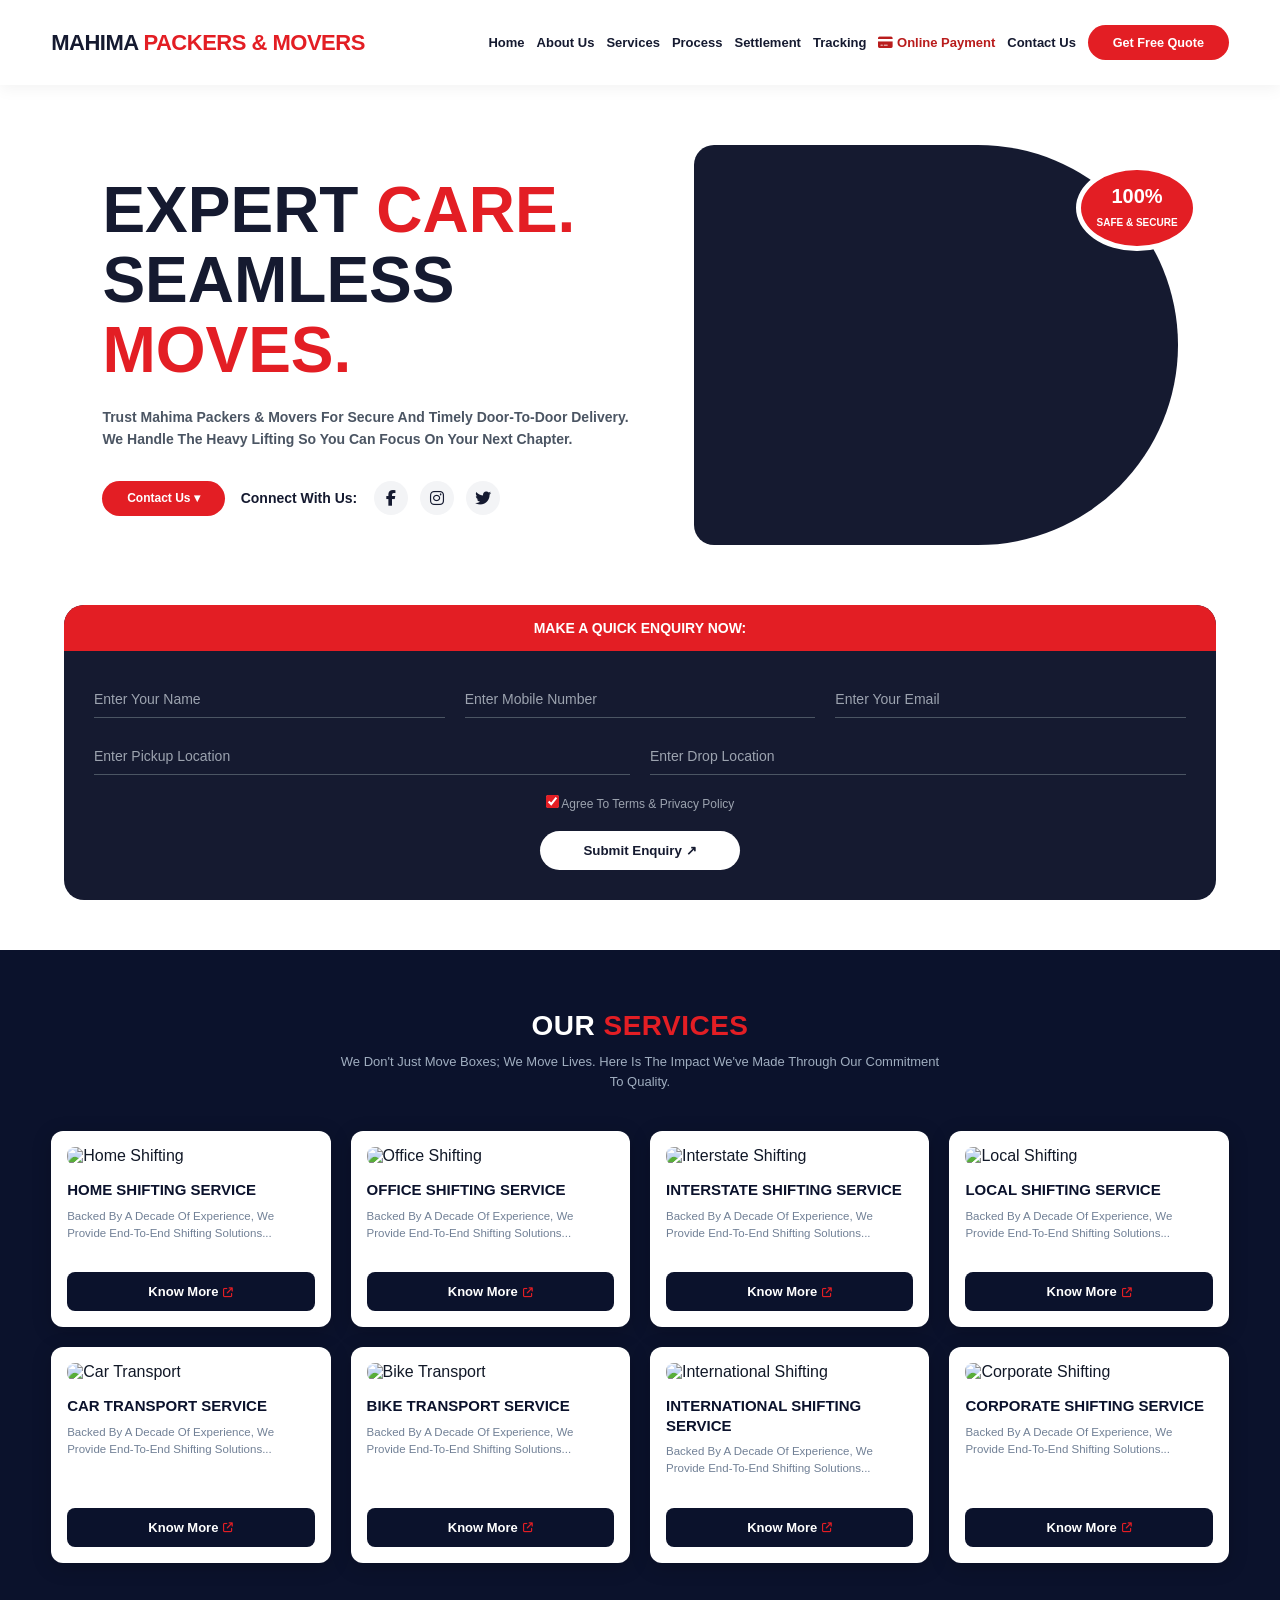
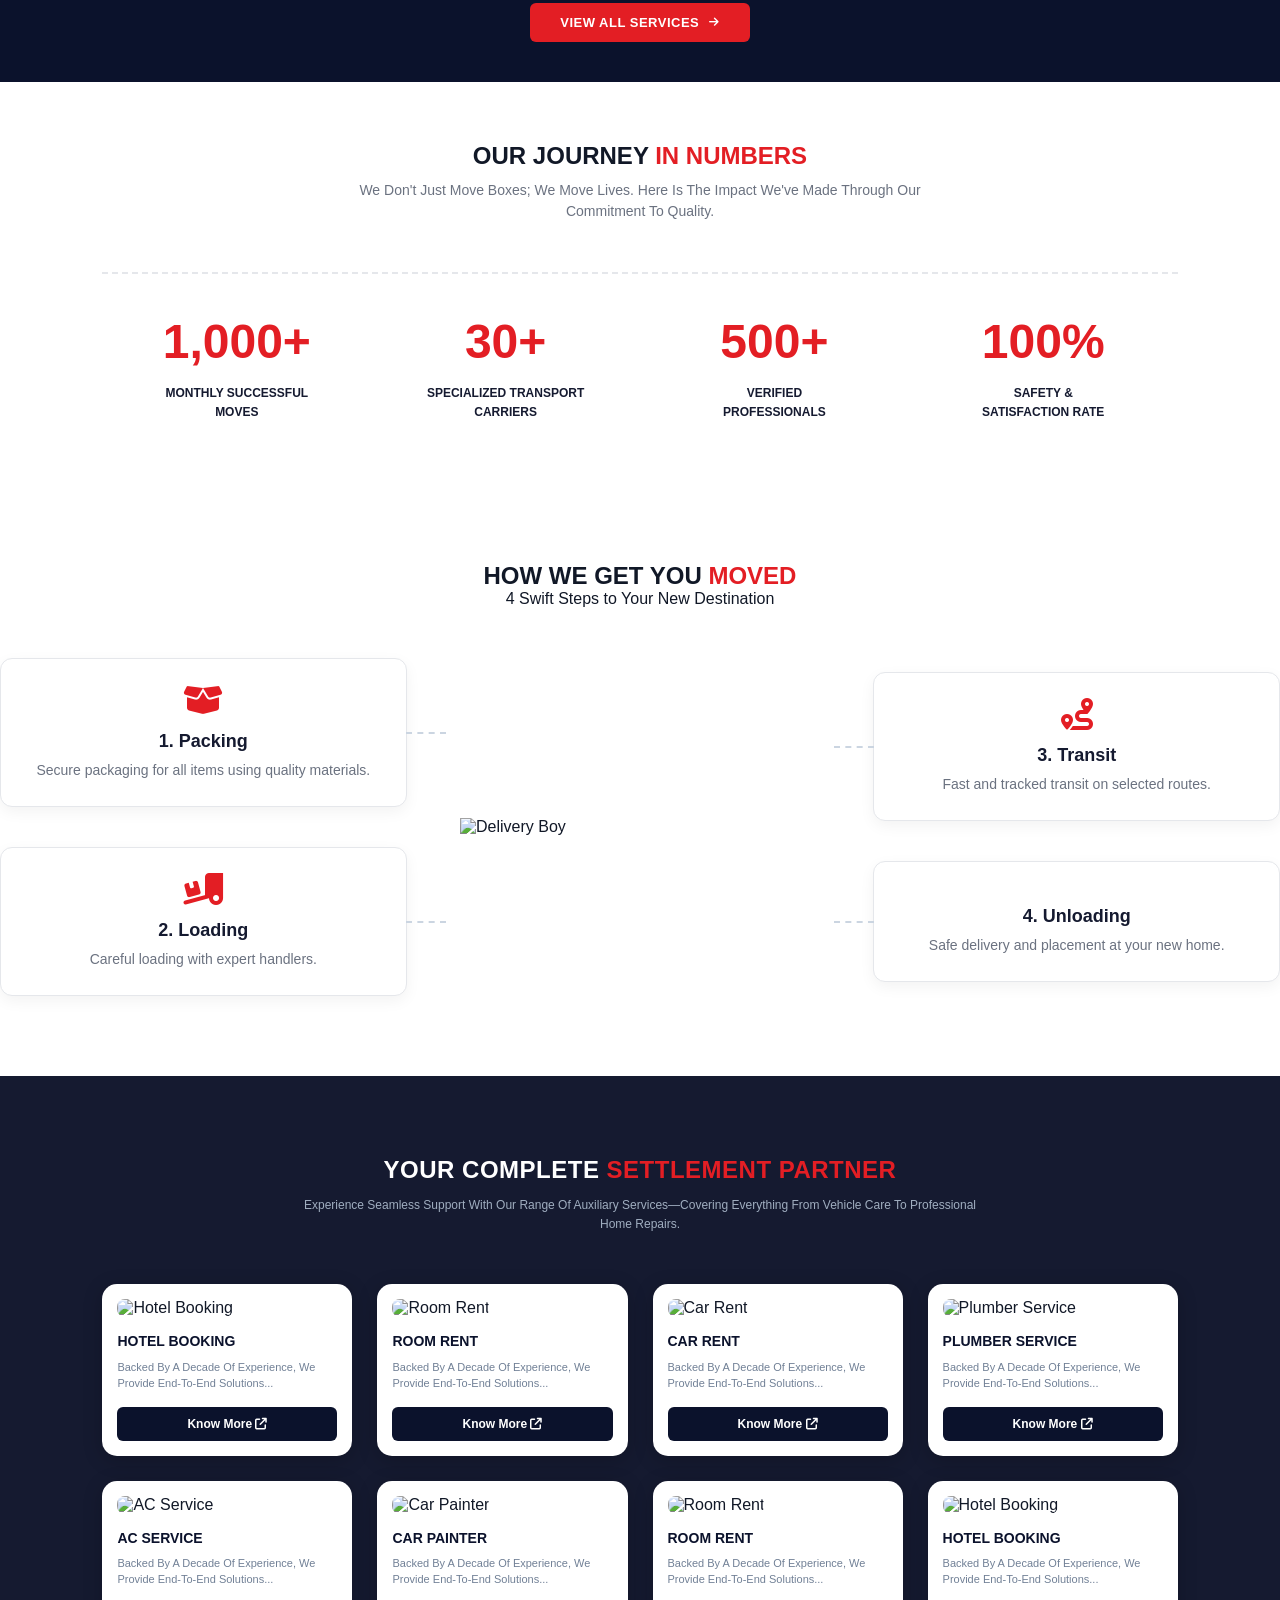
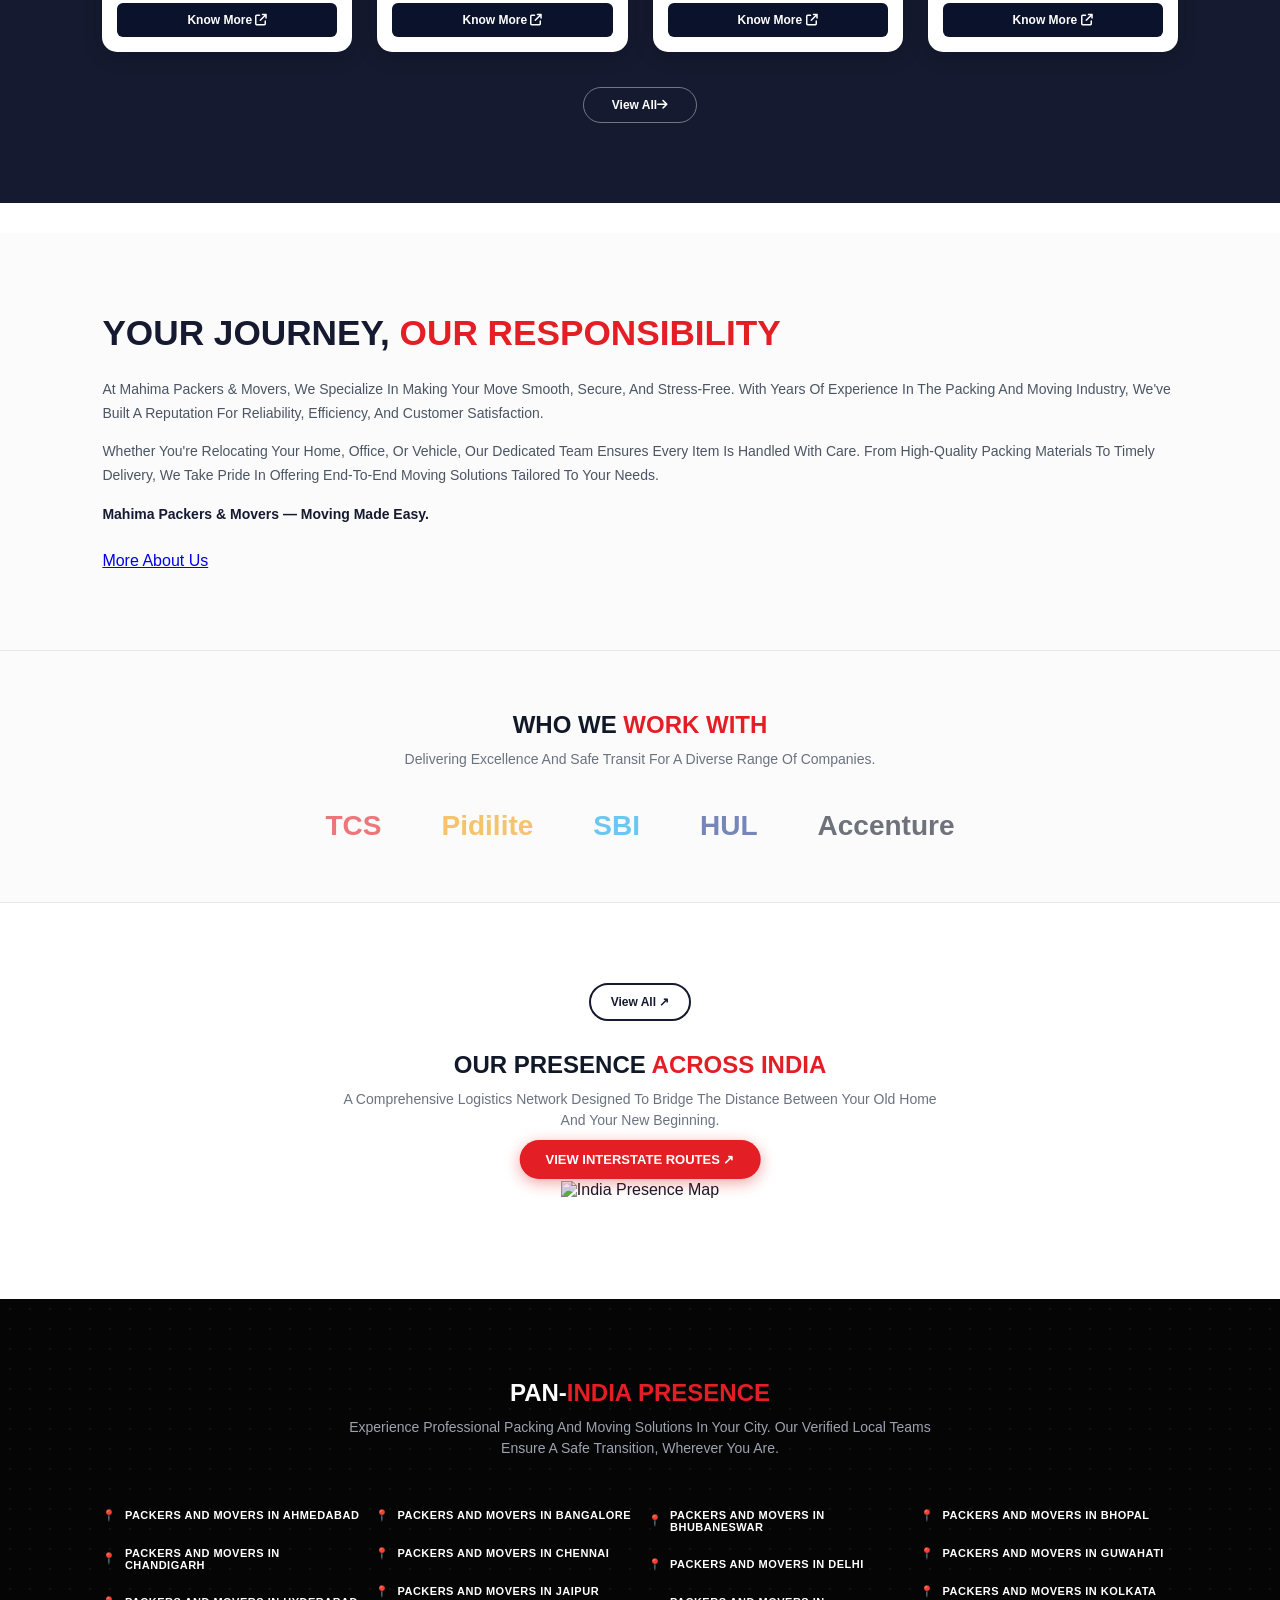
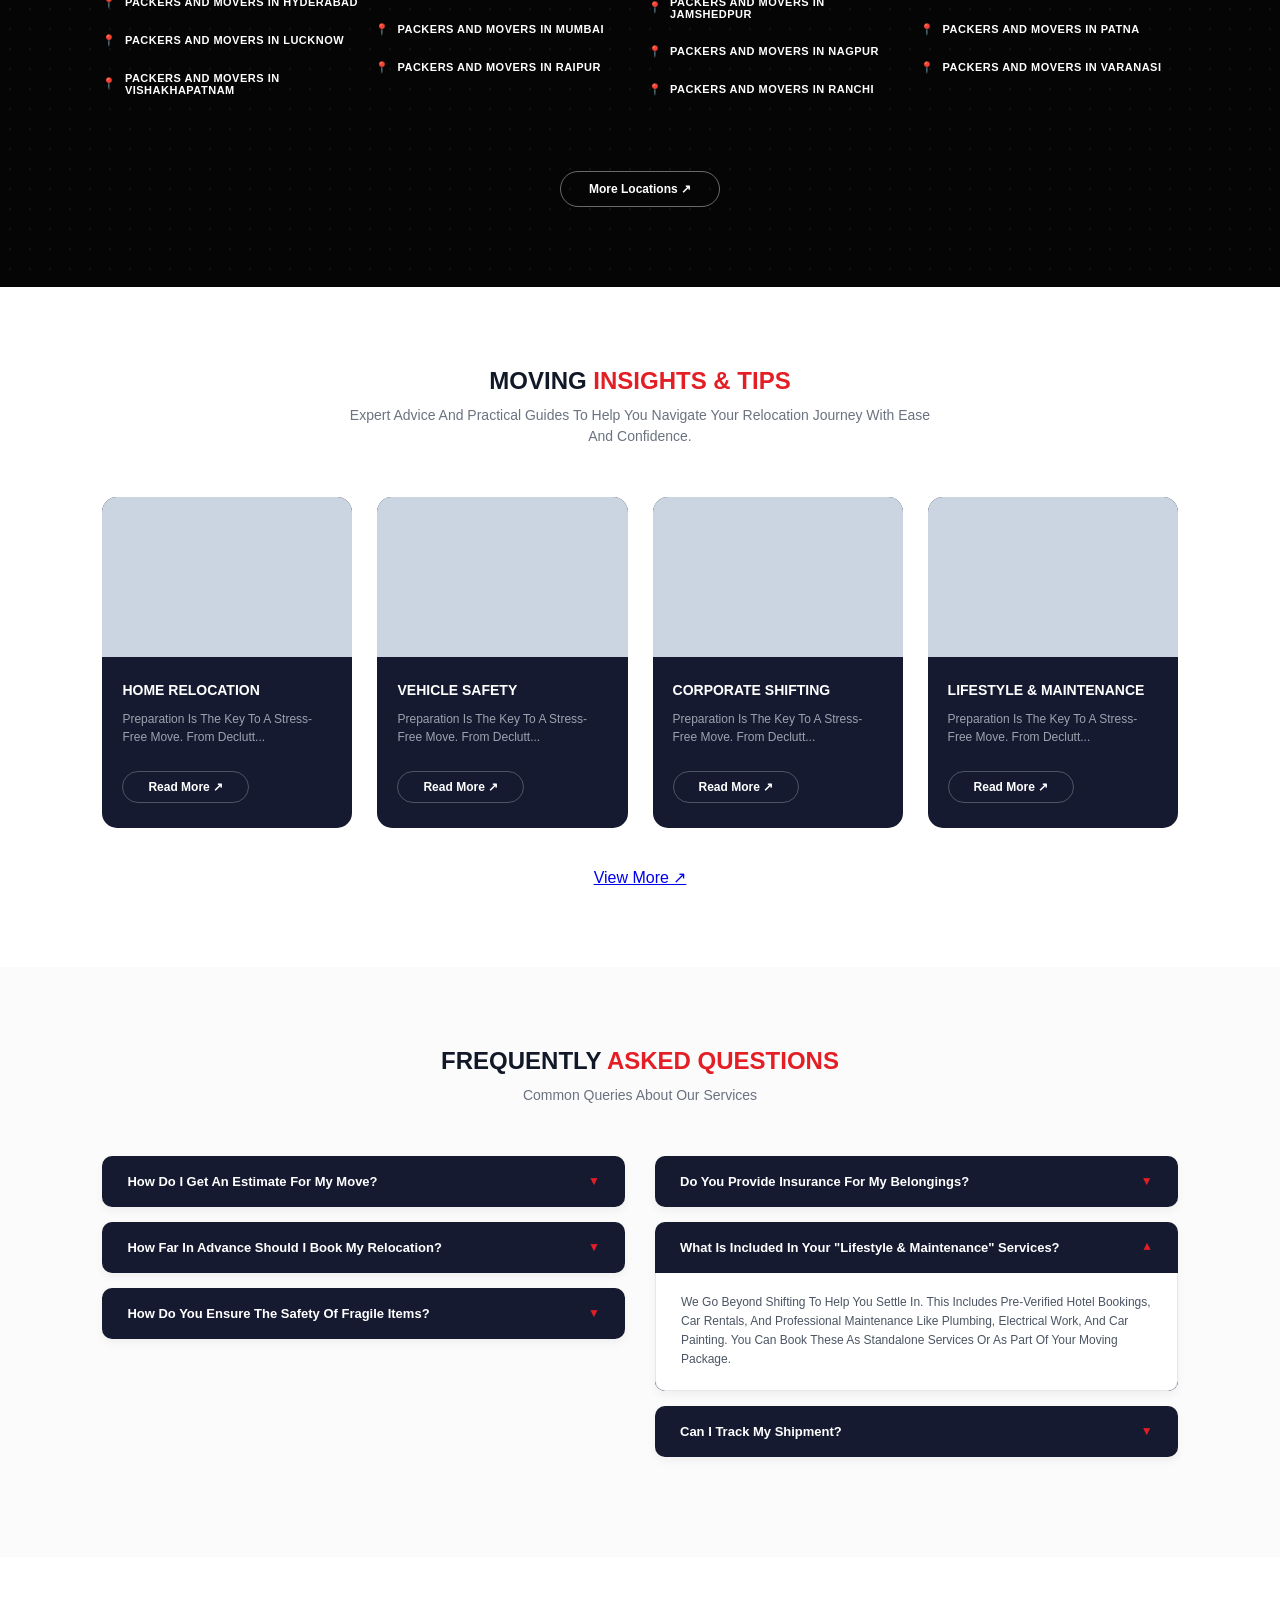
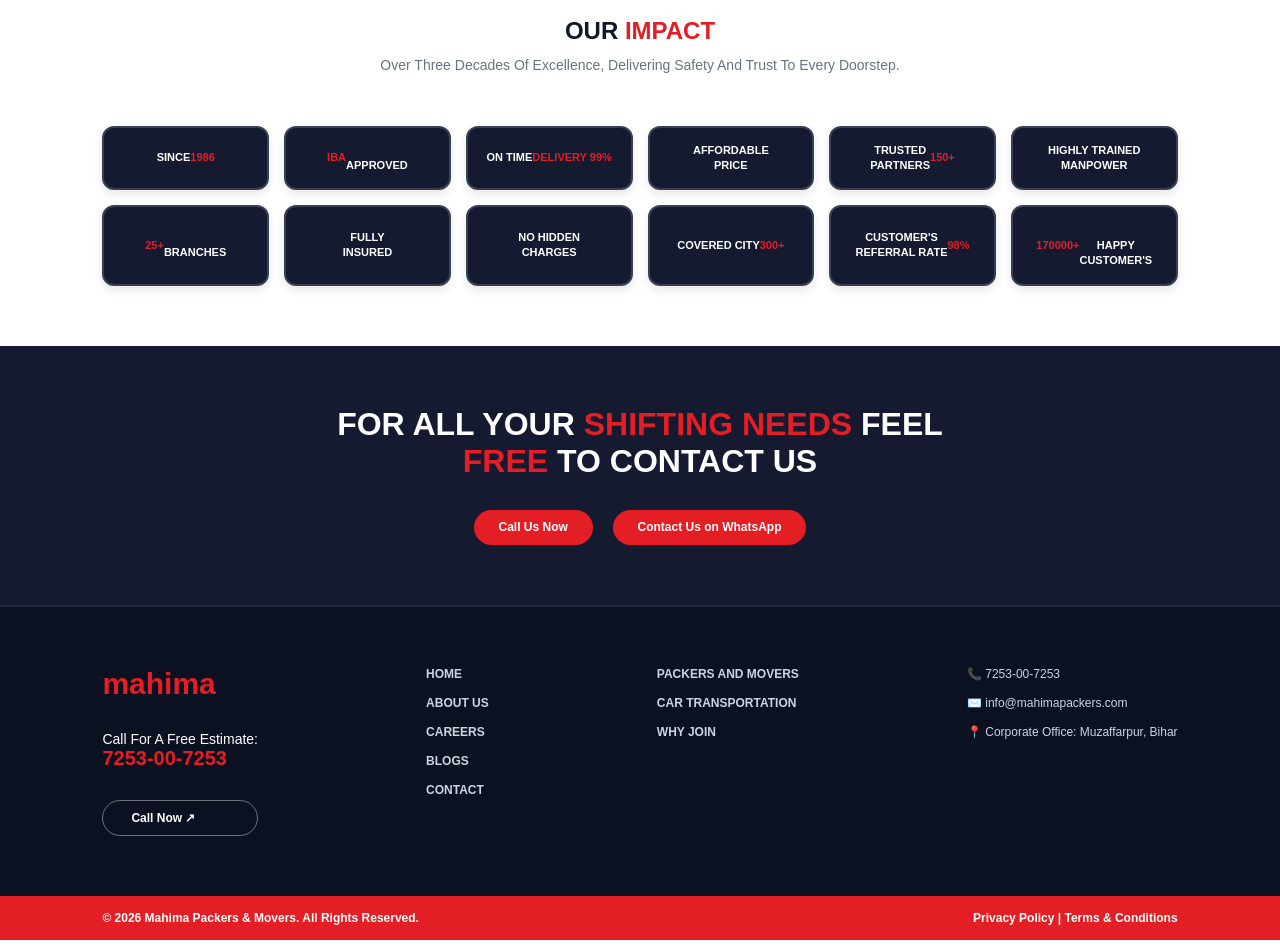
==== commit e6b1c4bb: "Add files via upload" ====
--- a/index.html
+++ b/index.html
@@ -30,6 +30,7 @@
     <a href="index.html#how-it-works">Process</a>
     <a href="index.html#settlement">Settlement</a>
     <a href="tracking.html">Tracking</a>
+    <a href="index.html#payment" class="pay-link"><i class="fas fa-credit-card"></i> Online Payment</a>
     <a href="contact.html">Contact Us</a>
     <a href="#" class="btn-red quote-btn">Get Free Quote</a>
 </nav>
@@ -72,7 +73,7 @@
         </div>
     </section>
 
-    <section class="enquiry-section">
+    <section id="payment" class="enquiry-section">
         <div class="enquiry-container">
             <div class="enquiry-header">
                 MAKE A QUICK ENQUIRY NOW:
@@ -95,83 +96,115 @@
             </form>
         </div>
     </section>
-    <section class="services-section">
-        <div class="section-header text-center">
-            <h2>OUR <span class="text-red">SERVICES</span></h2>
-            <p class="sub-text" style="color: #cbd5e1;">We Don't Just Move Boxes; We Move Lives. Here Is The Impact We've Made Through Our Commitment To Quality.</p>
-        </div>
-
-        <div class="services-grid">
-            <div class="service-card">
-                <div class="card-image-placeholder"></div>
-                <div class="card-content">
-                    <h4>HOME SHIFTING SERVICE</h4>
-                    <p>Backed By A Decade Of Experience, We Provide End-To...</p>
-                    <a href="#" class="btn-dark btn-full">Know More &#8599;</a>
-                </div>
-            </div>
-            <div class="service-card">
-                <div class="card-image-placeholder"></div>
-                <div class="card-content">
-                    <h4>OFFICE SHIFTING SERVICE</h4>
-                    <p>Backed By A Decade Of Experience, We Provide End-To...</p>
-                    <a href="#" class="btn-dark btn-full">Know More &#8599;</a>
-                </div>
-            </div>
-            <div class="service-card">
-                <div class="card-image-placeholder"></div>
-                <div class="card-content">
-                    <h4>INTERSTATE SHIFTING SERVICE</h4>
-                    <p>Backed By A Decade Of Experience, We Provide End-To...</p>
-                    <a href="#" class="btn-dark btn-full">Know More &#8599;</a>
-                </div>
-            </div>
-            <div class="service-card">
-                <div class="card-image-placeholder"></div>
-                <div class="card-content">
-                    <h4>LOCAL SHIFTING SERVICE</h4>
-                    <p>Backed By A Decade Of Experience, We Provide End-To...</p>
-                    <a href="#" class="btn-dark btn-full">Know More &#8599;</a>
-                </div>
-            </div>
-            <div class="service-card">
-                <div class="card-image-placeholder"></div>
-                <div class="card-content">
-                    <h4>CAR TRANSPORT SERVICE</h4>
-                    <p>Backed By A Decade Of Experience, We Provide End-To...</p>
-                    <a href="#" class="btn-dark btn-full">Know More &#8599;</a>
-                </div>
-            </div>
-            <div class="service-card">
-                <div class="card-image-placeholder"></div>
-                <div class="card-content">
-                    <h4>BIKE TRANSPORT SERVICE</h4>
-                    <p>Backed By A Decade Of Experience, We Provide End-To...</p>
-                    <a href="#" class="btn-dark btn-full">Know More &#8599;</a>
-                </div>
-            </div>
-            <div class="service-card">
-                <div class="card-image-placeholder"></div>
-                <div class="card-content">
-                    <h4>INTERNATIONAL SHIFTING SERVICE</h4>
-                    <p>Backed By A Decade Of Experience, We Provide End-To...</p>
-                    <a href="#" class="btn-dark btn-full">Know More &#8599;</a>
-                </div>
-            </div>
-            <div class="service-card">
-                <div class="card-image-placeholder"></div>
-                <div class="card-content">
-                    <h4>CORPORATE SHIFTING SERVICE</h4>
-                    <p>Backed By A Decade Of Experience, We Provide End-To...</p>
-                    <a href="#" class="btn-dark btn-full">Know More &#8599;</a>
-                </div>
-            </div>
-        </div>
-        
-        <div class="text-center" style="margin-top: 40px;">
-            <a href="#" class="btn-red">View All Services &#8599;</a>
-        </div>
-    </section>
+
+<section class="services-section" style="background-color: #0B122C; padding: 60px 4% 40px 4%; text-align: center; font-family: 'Poppins', sans-serif;">
+    <div style="margin-bottom: 40px;">
+        <h2 style="color: #ffffff; font-size: 28px; font-weight: 700; margin-bottom: 10px; text-transform: uppercase; letter-spacing: 0.5px;">
+            OUR <span style="color: #E31E24;">SERVICES</span>
+        </h2>
+        <p style="color: #A0AEC0; font-size: 13px; max-width: 600px; margin: 0 auto; line-height: 1.5; font-weight: 400;">
+            We Don't Just Move Boxes; We Move Lives. Here Is The Impact We've Made Through Our Commitment To Quality.
+        </p>
+    </div>
+
+    <div style="display: grid; grid-template-columns: repeat(auto-fit, minmax(240px, 1fr)); gap: 20px; max-width: 1200px; margin: 0 auto;">
+        
+        <div style="background: #ffffff; border-radius: 12px; padding: 15px; text-align: left; display: flex; flex-direction: column; justify-content: space-between; box-shadow: 0 4px 20px rgba(0,0,0,0.2);">
+            <div>
+                <img src="images/service1.png" alt="Home Shifting" style="width: 100%; height: 150px; object-fit: cover; border-radius: 8px; margin-bottom: 15px;">
+                <h3 style="color: #0B122C; font-size: 15px; font-weight: 700; text-transform: uppercase; margin: 0 0 8px 0; line-height: 1.3;">HOME SHIFTING SERVICE</h3>
+                <p style="color: #718096; font-size: 11.5px; line-height: 1.5; margin: 0 0 15px 0;">Backed By A Decade Of Experience, We Provide End-To-End Shifting Solutions...</p>
+            </div>
+            <a href="services.html" style="background-color: #0B122C; color: #ffffff; text-align: center; padding: 10px; border-radius: 6px; font-size: 12px; font-weight: 600; text-decoration: none; display: block; transition: 0.3s;">
+                Know More <i class="fas fa-arrow-up-right-from-square" style="font-size: 10px; margin-left: 5px; color: #E31E24;"></i>
+            </a>
+        </div>
+
+        <div style="background: #ffffff; border-radius: 12px; padding: 15px; text-align: left; display: flex; flex-direction: column; justify-content: space-between; box-shadow: 0 4px 20px rgba(0,0,0,0.2);">
+            <div>
+                <img src="images/service2.png" alt="Office Shifting" style="width: 100%; height: 150px; object-fit: cover; border-radius: 8px; margin-bottom: 15px;">
+                <h3 style="color: #0B122C; font-size: 15px; font-weight: 700; text-transform: uppercase; margin: 0 0 8px 0; line-height: 1.3;">OFFICE SHIFTING SERVICE</h3>
+                <p style="color: #718096; font-size: 11.5px; line-height: 1.5; margin: 0 0 15px 0;">Backed By A Decade Of Experience, We Provide End-To-End Shifting Solutions...</p>
+            </div>
+            <a href="services.html" style="background-color: #0B122C; color: #ffffff; text-align: center; padding: 10px; border-radius: 6px; font-size: 12px; font-weight: 600; text-decoration: none; display: block; transition: 0.3s;">
+                Know More <i class="fas fa-arrow-up-right-from-square" style="font-size: 10px; margin-left: 5px; color: #E31E24;"></i>
+            </a>
+        </div>
+
+        <div style="background: #ffffff; border-radius: 12px; padding: 15px; text-align: left; display: flex; flex-direction: column; justify-content: space-between; box-shadow: 0 4px 20px rgba(0,0,0,0.2);">
+            <div>
+                <img src="images/service3.png" alt="Interstate Shifting" style="width: 100%; height: 150px; object-fit: cover; border-radius: 8px; margin-bottom: 15px;">
+                <h3 style="color: #0B122C; font-size: 15px; font-weight: 700; text-transform: uppercase; margin: 0 0 8px 0; line-height: 1.3;">INTERSTATE SHIFTING SERVICE</h3>
+                <p style="color: #718096; font-size: 11.5px; line-height: 1.5; margin: 0 0 15px 0;">Backed By A Decade Of Experience, We Provide End-To-End Shifting Solutions...</p>
+            </div>
+            <a href="services.html" style="background-color: #0B122C; color: #ffffff; text-align: center; padding: 10px; border-radius: 6px; font-size: 12px; font-weight: 600; text-decoration: none; display: block; transition: 0.3s;">
+                Know More <i class="fas fa-arrow-up-right-from-square" style="font-size: 10px; margin-left: 5px; color: #E31E24;"></i>
+            </a>
+        </div>
+
+        <div style="background: #ffffff; border-radius: 12px; padding: 15px; text-align: left; display: flex; flex-direction: column; justify-content: space-between; box-shadow: 0 4px 20px rgba(0,0,0,0.2);">
+            <div>
+                <img src="images/service4.png" alt="Local Shifting" style="width: 100%; height: 150px; object-fit: cover; border-radius: 8px; margin-bottom: 15px;">
+                <h3 style="color: #0B122C; font-size: 15px; font-weight: 700; text-transform: uppercase; margin: 0 0 8px 0; line-height: 1.3;">LOCAL SHIFTING SERVICE</h3>
+                <p style="color: #718096; font-size: 11.5px; line-height: 1.5; margin: 0 0 15px 0;">Backed By A Decade Of Experience, We Provide End-To-End Shifting Solutions...</p>
+            </div>
+            <a href="services.html" style="background-color: #0B122C; color: #ffffff; text-align: center; padding: 10px; border-radius: 6px; font-size: 12px; font-weight: 600; text-decoration: none; display: block; transition: 0.3s;">
+                Know More <i class="fas fa-arrow-up-right-from-square" style="font-size: 10px; margin-left: 5px; color: #E31E24;"></i>
+            </a>
+        </div>
+
+        <div style="background: #ffffff; border-radius: 12px; padding: 15px; text-align: left; display: flex; flex-direction: column; justify-content: space-between; box-shadow: 0 4px 20px rgba(0,0,0,0.2);">
+            <div>
+                <img src="images/service5.png" alt="Car Transport" style="width: 100%; height: 150px; object-fit: cover; border-radius: 8px; margin-bottom: 15px;">
+                <h3 style="color: #0B122C; font-size: 15px; font-weight: 700; text-transform: uppercase; margin: 0 0 8px 0; line-height: 1.3;">CAR TRANSPORT SERVICE</h3>
+                <p style="color: #718096; font-size: 11.5px; line-height: 1.5; margin: 0 0 15px 0;">Backed By A Decade Of Experience, We Provide End-To-End Shifting Solutions...</p>
+            </div>
+            <a href="services.html" style="background-color: #0B122C; color: #ffffff; text-align: center; padding: 10px; border-radius: 6px; font-size: 12px; font-weight: 600; text-decoration: none; display: block; transition: 0.3s;">
+                Know More <i class="fas fa-arrow-up-right-from-square" style="font-size: 10px; margin-left: 5px; color: #E31E24;"></i>
+            </a>
+        </div>
+
+        <div style="background: #ffffff; border-radius: 12px; padding: 15px; text-align: left; display: flex; flex-direction: column; justify-content: space-between; box-shadow: 0 4px 20px rgba(0,0,0,0.2);">
+            <div>
+                <img src="images/service6.png" alt="Bike Transport" style="width: 100%; height: 150px; object-fit: cover; border-radius: 8px; margin-bottom: 15px;">
+                <h3 style="color: #0B122C; font-size: 15px; font-weight: 700; text-transform: uppercase; margin: 0 0 8px 0; line-height: 1.3;">BIKE TRANSPORT SERVICE</h3>
+                <p style="color: #718096; font-size: 11.5px; line-height: 1.5; margin: 0 0 15px 0;">Backed By A Decade Of Experience, We Provide End-To-End Shifting Solutions...</p>
+            </div>
+            <a href="services.html" style="background-color: #0B122C; color: #ffffff; text-align: center; padding: 10px; border-radius: 6px; font-size: 12px; font-weight: 600; text-decoration: none; display: block; transition: 0.3s;">
+                Know More <i class="fas fa-arrow-up-right-from-square" style="font-size: 10px; margin-left: 5px; color: #E31E24;"></i>
+            </a>
+        </div>
+
+        <div style="background: #ffffff; border-radius: 12px; padding: 15px; text-align: left; display: flex; flex-direction: column; justify-content: space-between; box-shadow: 0 4px 20px rgba(0,0,0,0.2);">
+            <div>
+                <img src="images/service7.png" alt="International Shifting" style="width: 100%; height: 150px; object-fit: cover; border-radius: 8px; margin-bottom: 15px;">
+                <h3 style="color: #0B122C; font-size: 15px; font-weight: 700; text-transform: uppercase; margin: 0 0 8px 0; line-height: 1.3;">INTERNATIONAL SHIFTING SERVICE</h3>
+                <p style="color: #718096; font-size: 11.5px; line-height: 1.5; margin: 0 0 15px 0;">Backed By A Decade Of Experience, We Provide End-To-End Shifting Solutions...</p>
+            </div>
+            <a href="services.html" style="background-color: #0B122C; color: #ffffff; text-align: center; padding: 10px; border-radius: 6px; font-size: 12px; font-weight: 600; text-decoration: none; display: block; transition: 0.3s;">
+                Know More <i class="fas fa-arrow-up-right-from-square" style="font-size: 10px; margin-left: 5px; color: #E31E24;"></i>
+            </a>
+        </div>
+
+        <div style="background: #ffffff; border-radius: 12px; padding: 15px; text-align: left; display: flex; flex-direction: column; justify-content: space-between; box-shadow: 0 4px 20px rgba(0,0,0,0.2);">
+            <div>
+                <img src="images/service8.png" alt="Corporate Shifting" style="width: 100%; height: 150px; object-fit: cover; border-radius: 8px; margin-bottom: 15px;">
+                <h3 style="color: #0B122C; font-size: 15px; font-weight: 700; text-transform: uppercase; margin: 0 0 8px 0; line-height: 1.3;">CORPORATE SHIFTING SERVICE</h3>
+                <p style="color: #718096; font-size: 11.5px; line-height: 1.5; margin: 0 0 15px 0;">Backed By A Decade Of Experience, We Provide End-To-End Shifting Solutions...</p>
+            </div>
+            <a href="services.html" style="background-color: #0B122C; color: #ffffff; text-align: center; padding: 10px; border-radius: 6px; font-size: 12px; font-weight: 600; text-decoration: none; display: block; transition: 0.3s;">
+                Know More <i class="fas fa-arrow-up-right-from-square" style="font-size: 10px; margin-left: 5px; color: #E31E24;"></i>
+            </a>
+        </div>
+
+    </div>
+
+    <div style="margin-top: 40px;">
+        <a href="services.html" class="view-all-btn" style="background-color: #E31E24; color: #ffffff; padding: 12px 30px; border-radius: 6px; font-size: 13px; font-weight: 700; text-decoration: none; text-transform: uppercase; display: inline-flex; align-items: center; transition: 0.3s; letter-spacing: 0.5px;">
+            View All Services <i class="fas fa-arrow-right" style="margin-left: 10px; font-size: 11px;"></i>
+        </a>
+    </div>
+</section>
     
     <section class="stats-section">
         <div class="section-header text-center">
@@ -239,88 +272,88 @@
     </div>
 </section>
 
-    <section class="settlement-section" id="settlement">
-    <div class="container">
-        <div class="section-header" style="text-align: center; margin-bottom: 50px;">
-            <h2>YOUR COMPLETE <span class="text-red">SETTLEMENT PARTNER</span></h2>
-            <p style="color: #666; font-size: 16px;">We don't just shift your goods, we settle you down comfortably in your new home.</p>
-        </div>
-
-        <div class="settlement-grid">
-            
-            <div class="settlement-card">
-                <div class="card-img-box">
-                    <img src="https://images.unsplash.com/photo-1600585154340-be6161a56a0c?q=80&w=300&auto=format&fit=crop" alt="Home Shifting">
-                </div>
-                <h3>Complete Home Shifting</h3>
-                <p>From careful packing of your delicate items to setting up your furniture in the new house.</p>
-                <a href="#" class="know-more-btn">Know More <i class="fas fa-arrow-right"></i></a>
-            </div>
-
-            <div class="settlement-card">
-                <div class="card-img-box">
-                    <img src="https://images.unsplash.com/photo-1497366216548-37526070297c?q=80&w=300&auto=format&fit=crop" alt="Office Moving">
-                </div>
-                <h3>Corporate & Office Moving</h3>
-                <p>Safe and organized relocation of IT equipment and office furniture with minimal downtime.</p>
-                <a href="#" class="know-more-btn">Know More <i class="fas fa-arrow-right"></i></a>
-            </div>
-
-            <div class="settlement-card">
-                <div class="card-img-box">
-                    <img src="https://images.unsplash.com/photo-1533473359331-0135ef1b58bf?q=80&w=300&auto=format&fit=crop" alt="Vehicle Transport">
-                </div>
-                <h3>Vehicle Transportation</h3>
-                <p>Specially designed car carriers to transport your cars and bikes safely without a scratch.</p>
-                <a href="#" class="know-more-btn">Know More <i class="fas fa-arrow-right"></i></a>
-            </div>
-
-            <div class="settlement-card">
-                <div class="card-img-box">
-                    <img src="https://images.unsplash.com/photo-1586528116311-ad8dd3c8310d?q=80&w=300&auto=format&fit=crop" alt="Warehousing">
-                </div>
-                <h3>Safe Storage & Warehousing</h3>
-                <p>Our 24/7 secured, clean, and climate-controlled warehouses are ready for short or long terms.</p>
-                <a href="#" class="know-more-btn">Know More <i class="fas fa-arrow-right"></i></a>
-            </div>
-
-            <div class="settlement-card">
-                <div class="card-img-box">
-                    <img src="https://images.unsplash.com/photo-1578575437130-527eed3abbec?q=80&w=300&auto=format&fit=crop" alt="Loading Unloading">
-                </div>
-                <h3>Loading & Unloading</h3>
-                <p>Expert handlers and modern equipment to safely load and unload heavy and delicate goods.</p>
-                <a href="#" class="know-more-btn">Know More <i class="fas fa-arrow-right"></i></a>
-            </div>
-
-            <div class="settlement-card">
-                <div class="card-img-box">
-                    <img src="https://images.unsplash.com/photo-1532634922-8fe0b757fb13?q=80&w=300&auto=format&fit=crop" alt="Packaging">
-                </div>
-                <h3>High-Quality Packaging</h3>
-                <p>Using bubble wraps, sturdy cartons, and wooden crates to shield your belongings from damage.</p>
-                <a href="#" class="know-more-btn">Know More <i class="fas fa-arrow-right"></i></a>
-            </div>
-
-            <div class="settlement-card">
-                <div class="card-img-box">
-                    <img src="https://images.unsplash.com/photo-1524850011238-e3d235c7d4c9?q=80&w=300&auto=format&fit=crop" alt="International Moving">
-                </div>
-                <h3>International Shifting</h3>
-                <p>Global moving services with full customs clearance support and secure air/sea freight tracking.</p>
-                <a href="#" class="know-more-btn">Know More <i class="fas fa-arrow-right"></i></a>
-            </div>
-
-            <div class="settlement-card">
-                <div class="card-img-box">
-                    <img src="https://images.unsplash.com/photo-1454165804606-c3d57bc86b40?q=80&w=300&auto=format&fit=crop" alt="Transit Insurance">
-                </div>
-                <h3>Transit Insurance Services</h3>
-                <p>Complete peace of mind with our goods insurance options to safeguard against unexpected risks.</p>
-                <a href="#" class="know-more-btn">Know More <i class="fas fa-arrow-right"></i></a>
-            </div>
-
-        </div>
+   <section class="settlement-section">
+    <div class="settlement-header">
+        <h2>YOUR COMPLETE <span class="text-red">SETTLEMENT PARTNER</span></h2>
+        <p>Experience Seamless Support With Our Range Of Auxiliary Services—Covering Everything From Vehicle Care To Professional Home Repairs.</p>
+    </div>
+
+    <div class="settlement-grid">
+        <div class="settlement-card">
+            <div>
+                <img src="images/settlement1.png" alt="Hotel Booking">
+                <h3>HOTEL BOOKING</h3>
+                <p>Backed By A Decade Of Experience, We Provide End-To-End Solutions...</p>
+            </div>
+            <a href="services.html" class="settlement-link">Know More <i class="fas fa-arrow-up-right-from-square"></i></a>
+        </div>
+
+        <div class="settlement-card">
+            <div>
+                <img src="images/settlement2.png" alt="Room Rent">
+                <h3>ROOM RENT</h3>
+                <p>Backed By A Decade Of Experience, We Provide End-To-End Solutions...</p>
+            </div>
+            <a href="services.html" class="settlement-link">Know More <i class="fas fa-arrow-up-right-from-square"></i></a>
+        </div>
+
+        <div class="settlement-card">
+            <div>
+                <img src="images/settlement3.png" alt="Car Rent">
+                <h3>CAR RENT</h3>
+                <p>Backed By A Decade Of Experience, We Provide End-To-End Solutions...</p>
+            </div>
+            <a href="services.html" class="settlement-link">Know More <i class="fas fa-arrow-up-right-from-square"></i></a>
+        </div>
+
+        <div class="settlement-card">
+            <div>
+                <img src="images/settlement4.png" alt="Plumber Service">
+                <h3>PLUMBER SERVICE</h3>
+                <p>Backed By A Decade Of Experience, We Provide End-To-End Solutions...</p>
+            </div>
+            <a href="services.html" class="settlement-link">Know More <i class="fas fa-arrow-up-right-from-square"></i></a>
+        </div>
+
+        <div class="settlement-card">
+            <div>
+                <img src="images/settlement5.png" alt="AC Service">
+                <h3>AC SERVICE</h3>
+                <p>Backed By A Decade Of Experience, We Provide End-To-End Solutions...</p>
+            </div>
+            <a href="services.html" class="settlement-link">Know More <i class="fas fa-arrow-up-right-from-square"></i></a>
+        </div>
+
+        <div class="settlement-card">
+            <div>
+                <img src="images/settlement6.png" alt="Car Painter">
+                <h3>CAR PAINTER</h3>
+                <p>Backed By A Decade Of Experience, We Provide End-To-End Solutions...</p>
+            </div>
+            <a href="services.html" class="settlement-link">Know More <i class="fas fa-arrow-up-right-from-square"></i></a>
+        </div>
+
+        <div class="settlement-card">
+            <div>
+                <img src="images/settlement7.png" alt="Room Rent">
+                <h3>ROOM RENT</h3>
+                <p>Backed By A Decade Of Experience, We Provide End-To-End Solutions...</p>
+            </div>
+            <a href="services.html" class="settlement-link">Know More <i class="fas fa-arrow-up-right-from-square"></i></a>
+        </div>
+
+        <div class="settlement-card">
+            <div>
+                <img src="images/settlement8.png" alt="Hotel Booking">
+                <h3>HOTEL BOOKING</h3>
+                <p>Backed By A Decade Of Experience, We Provide End-To-End Solutions...</p>
+            </div>
+            <a href="services.html" class="settlement-link">Know More <i class="fas fa-arrow-up-right-from-square"></i></a>
+        </div>
+    </div>
+
+    <div class="settlement-footer">
+        <a href="services.html" class="settlement-view-all">View All <i class="fas fa-arrow-right"></i></a>
     </div>
 </section>
 
--- a/style.css
+++ b/style.css
@@ -331,10 +331,7 @@
 .service-card:hover, .service-card.active-card {
     border-color: #e31e24; /* Red border on hover */
     box-shadow: 0 10px 30px rgba(0,0,0,0.05);
-}
-
-.card-icon {
-    margin-bottom: 25px;
+    transform: translateY(-8px);
 }
 
 .icon-square {
@@ -358,11 +355,311 @@
     margin-bottom: 25px;
 }
 
-.read-more {
-    color: #e31e24;
+    /* Improved services card hover and Know More button animation */
+    .services-section > div > div {
+        border-radius: 12px;
+        transition: transform 0.35s ease, box-shadow 0.35s ease, border-color 0.35s ease;
+        border: 1px solid transparent;
+    }
+
+    .services-section > div > div:hover {
+        transform: translateY(-10px);
+        box-shadow: 0 18px 35px rgba(0, 0, 0, 0.12);
+        border-color: rgba(227, 30, 36, 0.18);
+    }
+
+    .services-section > div > div a[href="services.html"] {
+        display: inline-flex !important;
+        align-items: center !important;
+        justify-content: center !important;
+        margin-top: 15px !important;
+        padding: 10px 18px !important;
+        font-size: 13px !important;
+        font-weight: 700 !important;
+        color: #ffffff !important;
+        background-color: #0b122c !important;
+        border-radius: 8px !important;
+        border: 2px solid transparent !important;
+        text-decoration: none !important;
+        transition: transform 0.3s ease, box-shadow 0.3s ease, background-color 0.3s ease, color 0.3s ease !important;
+    }
+
+    .services-section > div > div a[href="services.html"] i {
+        margin-left: 8px;
+        transition: transform 0.3s ease;
+    }
+
+    .services-section > div > div a[href="services.html"]:hover {
+        transform: translateY(-2px);
+        background-color: #e31e24 !important;
+        color: #ffffff !important;
+        box-shadow: 0 8px 18px rgba(227, 30, 36, 0.24);
+    }
+
+    .services-section > div > div a[href="services.html"]:hover i {
+        transform: translateX(4px);
+    }
+
+/* --- SETTLEMENT PARTNER CARDS --- */
+.settlement-section {
+    background-color: #0B122C;
+    padding: 60px 4% 60px 4%;
+    text-align: center;
+    font-family: 'Poppins', sans-serif;
+}
+
+.settlement-section .settlement-header h2 {
+    color: #ffffff;
+    font-size: 24px;
+    font-weight: 700;
+    margin-bottom: 12px;
+    text-transform: uppercase;
+    letter-spacing: 0.5px;
+}
+
+.settlement-section .settlement-header p {
+    color: #A0AEC0;
+    font-size: 12px;
+    max-width: 700px;
+    margin: 0 auto;
+    line-height: 1.6;
+    font-weight: 400;
+}
+
+.settlement-grid {
+    display: grid;
+    grid-template-columns: repeat(auto-fit, minmax(240px, 1fr));
+    gap: 20px;
+    max-width: 1200px;
+    margin: 0 auto;
+}
+
+.settlement-card {
+    background: #ffffff;
+    border-radius: 12px;
+    padding: 15px;
+    text-align: left;
+    display: flex;
+    flex-direction: column;
+    justify-content: space-between;
+    box-shadow: 0 4px 20px rgba(0,0,0,0.2);
+    transition: transform 0.35s ease, box-shadow 0.35s ease;
+}
+
+.settlement-card:hover {
+    transform: translateY(-10px);
+    box-shadow: 0 18px 35px rgba(0,0,0,0.12);
+}
+
+.settlement-card img {
+    width: 100%;
+    height: 145px;
+    object-fit: cover;
+    border-radius: 8px;
+    margin-bottom: 15px;
+}
+
+.settlement-card h3 {
+    color: #0B122C;
+    font-size: 14px;
+    font-weight: 700;
+    text-transform: uppercase;
+    margin: 0 0 8px 0;
+    line-height: 1.3;
+}
+
+.settlement-card p {
+    color: #718096;
+    font-size: 11px;
+    line-height: 1.5;
+    margin: 0 0 15px 0;
+}
+
+.settlement-link {
+    background-color: #0B122C;
+    color: #ffffff;
+    text-align: center;
+    padding: 10px;
+    border-radius: 6px;
+    font-size: 12px;
+    font-weight: 600;
     text-decoration: none;
+    display: block;
+    transition: transform 0.3s ease, box-shadow 0.3s ease, background-color 0.3s ease;
+}
+
+.settlement-link:hover {
+    transform: translateY(-2px);
+    background-color: #e31e24;
+    box-shadow: 0 8px 18px rgba(227, 30, 36, 0.24);
+}
+
+.settlement-footer {
+    margin-top: 35px;
+}
+
+.settlement-view-all {
+    background-color: transparent;
+    color: #ffffff;
+    padding: 10px 28px;
+    border-radius: 20px;
+    font-size: 12px;
+    font-weight: 600;
+    text-decoration: none;
+    text-transform: capitalize;
+    display: inline-flex;
+    align-items: center;
+    border: 1px solid rgba(255,255,255,0.4);
+    transition: 0.3s;
+}
+
+.settlement-view-all:hover {
+    background-color: rgba(255,255,255,0.08);
+}
+
+/* --- RESPONSIVE ADAPTIVE STYLING --- */
+.nav-main {
+    display: flex;
+    flex-wrap: wrap;
+    gap: 12px;
+    align-items: center;
+}
+.btn-outline-white {
+    background-color: transparent;
+    color: #151a30;
+    border: 2px solid #151a30;
+    padding: 10px 20px;
+    border-radius: 25px;
+    text-decoration: none;
+    font-size: 13px;
     font-weight: 700;
-    font-size: 14px;
+}
+.hero-buttons {
+    display: flex;
+    flex-wrap: wrap;
+    gap: 16px;
+    align-items: center;
+}
+.top-social-links {
+    display: flex;
+    flex-wrap: wrap;
+    align-items: center;
+    gap: 10px;
+    color: #4b5563;
+    font-size: 13px;
+}
+.social-icon {
+    display: inline-flex;
+    align-items: center;
+    justify-content: center;
+    width: 34px;
+    height: 34px;
+    border-radius: 50%;
+    background: #f3f4f6;
+    color: #151a30;
+    text-decoration: none;
+}
+.social-icon:hover {
+    background: #e31e24;
+    color: #ffffff;
+}
+@media (max-width: 1040px) {
+    .hero {
+        flex-direction: column;
+        align-items: flex-start;
+        padding: 50px 6%;
+    }
+
+    .hero-text,
+    .hero-image {
+        width: 100%;
+        max-width: 100%;
+    }
+
+    .hero-text h1 {
+        font-size: 3rem;
+    }
+
+    .input-group {
+        flex-direction: column;
+        gap: 16px;
+    }
+
+    .stats-grid,
+    .services-grid,
+    .responsibility-section {
+        flex-direction: column;
+        gap: 25px;
+    }
+}
+
+@media (max-width: 768px) {
+    .header-container {
+        flex-wrap: wrap;
+        gap: 15px;
+        padding: 12px 5%;
+    }
+
+    .nav-main {
+        justify-content: flex-start;
+    }
+
+    .nav-main a,
+    .btn-red,
+    .btn-outline-white {
+        font-size: 13px;
+    }
+
+    .hero {
+        padding: 35px 5%;
+    }
+
+    .hero-text h1 {
+        font-size: 2.4rem;
+    }
+
+    .hero-text p,
+    .sub-text,
+    .resp-content p {
+        font-size: 14px;
+    }
+
+    .stats-grid {
+        flex-wrap: wrap;
+    }
+
+    .stat-item {
+        width: 100%;
+    }
+
+    .services-grid {
+        grid-template-columns: 1fr;
+    }
+}
+
+@media (max-width: 540px) {
+    .hero-buttons {
+        flex-direction: column;
+        align-items: stretch;
+    }
+
+    .btn-red,
+    .btn-outline-white {
+        width: 100%;
+        justify-content: center;
+    }
+
+    .hero-text h1 {
+        font-size: 2rem;
+    }
+
+    .image-placeholder {
+        height: 280px;
+    }
+
+    .enquiry-form {
+        padding: 22px;
+    }
 }
 /* --- STATS SECTION --- */
 .stats-section {
@@ -1753,4 +2050,734 @@
 /* Arrow (Tir) thoda aage khiskega */
 .settlement-card .know-more-btn:hover i {
     transform: translateX(5px); 
+}
+/* ========================================== */
+/* 📱 MOBILE OPTIMIZED NAVBAR CSS             */
+/* ========================================== */
+.header-container {
+    display: flex;
+    justify-content: space-between;
+    align-items: center;
+    max-width: 1300px;
+    margin: 0 auto;
+    padding: 10px 4%;
+    flex-wrap: wrap; /* Phone par logo aur menu ko upar-neeche adjust karne ke liye */
+    gap: 10px;
+}
+
+.nav-main {
+    display: flex;
+    align-items: center;
+    flex-wrap: wrap; /* Phone par links automatic doosri line me aa jayenge */
+    gap: 12px; /* Phone ke liye thoda gap kam kiya */
+}
+
+.nav-main a {
+    text-decoration: none;
+    color: #151a30;
+    font-weight: 600;
+    font-size: 13px; /* Phone par perfectly fit aane ke liye font thoda chhota kiya */
+    transition: 0.3s;
+    white-space: nowrap; /* Text tootega nahi */
+}
+
+/* Mobile responsive ke liye media query update */
+@media screen and (max-width: 768px) {
+    .header-container {
+        flex-direction: column; /* Phone par Logo upar aur Menu links neeche aa jayenge */
+        text-align: center;
+    }
+    .nav-main {
+        justify-content: center;
+        width: 100%;
+        padding: 5px 0;
+    }
+    .btn-red {
+        padding: 8px 15px !important;
+        font-size: 12px !important;
+    }
+}
+/* ========================================== */
+/* 🎬 CARDS & BUTTONS ANIMATION MODULE        */
+/* ========================================== */
+
+/* 1. Card Base Transition (Smoothness ke liye) */
+.figma-card {
+    transition: transform 0.4s cubic-bezier(0.175, 0.885, 0.32, 1.275), box-shadow 0.4s ease !important;
+}
+
+/* 🎯 Hover: Card Upar Uthega aur Red Glow Karega */
+.figma-card:hover {
+    transform: translateY(-10px) !important;
+    box-shadow: 0 15px 35px rgba(227, 30, 36, 0.2) !important;
+}
+
+/* 2. Image Transition */
+.figma-img-box img {
+    transition: transform 0.5s ease !important;
+}
+
+/* 🎯 Hover: Image Smoothly Zoom Hogi */
+.figma-card:hover .figma-img-box img {
+    transform: scale(1.08) !important;
+}
+
+/* 3. Know More Button & Arrow Transition */
+.figma-btn {
+    transition: background-color 0.3s ease-in-out !important;
+}
+.figma-btn i {
+    transition: transform 0.3s ease, color 0.3s ease !important;
+}
+
+/* 🎯 Hover: Button Red Hoga aur Arrow Bahar Niklega */
+.figma-card:hover .figma-btn {
+    background-color: #E31E24 !important;
+}
+.figma-card:hover .figma-btn i {
+    color: #ffffff !important;
+    transform: translate(3px, -3px) !important; /* Diagonal movement */
+}
+
+/* 4. "View All" Buttons Animations */
+.btn-solid-red {
+    transition: background-color 0.3s ease, transform 0.3s ease !important;
+}
+.btn-solid-red:hover {
+    background-color: #b51217 !important;
+    transform: translateY(-2px) !important;
+}
+
+.btn-outline-white {
+    transition: all 0.3s ease !important;
+}
+.btn-outline-white i {
+    transition: transform 0.3s ease !important;
+}
+
+/* 🎯 Hover: Outline button Red ban jayega aur arrow aage jayega */
+.btn-outline-white:hover {
+    background-color: #E31E24 !important;
+    border-color: #E31E24 !important;
+    transform: translateY(-2px) !important;
+}
+.btn-outline-white:hover i {
+    transform: translateX(4px) !important;
+}
+/* ==========================================================================
+   🎬 FIGMA MODULE: DYNAMIC CARDS & GRID SYSTEM (HOMEPAGE & SERVICES)
+   ========================================================================== */
+
+/* Grid Architecture */
+.figma-section {
+    background-color: #0B122C;
+    padding: 70px 4%;
+    text-align: center;
+}
+
+.bg-darker {
+    background-color: #070B1E !important; /* Settlement section ke liye alag dark tone */
+}
+
+.section-title-block {
+    margin-bottom: 45px;
+}
+
+.section-title-block h2 {
+    color: #ffffff;
+    font-size: 26px;
+    font-weight: 700;
+    margin-bottom: 12px;
+    letter-spacing: 0.5px;
+    text-transform: uppercase;
+}
+
+.section-title-block p {
+    color: #A0AEC0;
+    font-size: 13px;
+    max-width: 650px;
+    margin: 0 auto;
+    line-height: 1.6;
+}
+
+.figma-grid {
+    display: grid;
+    grid-template-columns: repeat(auto-fit, minmax(250px, 1fr));
+    gap: 22px;
+    max-width: 1200px;
+    margin: 0 auto;
+}
+
+/* 🎯 Premium White Card Base & Lift Hover Effect */
+.figma-card {
+    background: #ffffff;
+    border-radius: 12px;
+    padding: 16px;
+    text-align: left;
+    display: flex;
+    flex-direction: column;
+    justify-content: space-between;
+    box-shadow: 0 5px 25px rgba(0,0,0,0.25);
+    transition: transform 0.4s cubic-bezier(0.175, 0.885, 0.32, 1.275), box-shadow 0.4s ease !important;
+    cursor: pointer;
+}
+
+.figma-card:hover {
+    transform: translateY(-10px) !important;
+    box-shadow: 0 15px 35px rgba(227, 30, 36, 0.2) !important; /* Elegant Red Glow */
+}
+
+/* 🎯 Image Container & Smooth Zoom Effect */
+.figma-img-box {
+    width: 100%;
+    height: 145px;
+    border-radius: 8px;
+    overflow: hidden;
+    margin-bottom: 15px;
+}
+
+.figma-img-box img {
+    width: 100%;
+    height: 100%;
+    object-fit: cover;
+    transition: transform 0.5s ease !important;
+}
+
+.figma-card:hover .figma-img-box img {
+    transform: scale(1.08) !important;
+}
+
+/* Card Typography */
+.figma-card h3 {
+    color: #0B122C;
+    font-size: 14.5px;
+    font-weight: 700;
+    margin-bottom: 8px;
+    line-height: 1.3;
+}
+
+.figma-card p {
+    color: #718096;
+    font-size: 11.5px;
+    line-height: 1.5;
+    margin-bottom: 16px;
+}
+
+/* ==========================================================================
+   🔘 BUTTONS & FLIGHT ARROW ANIMATIONS
+   ========================================================================== */
+
+/* Know More Button Specs */
+.figma-btn {
+    background-color: #0B122C;
+    color: #ffffff !important;
+    text-align: center;
+    padding: 10px;
+    border-radius: 6px;
+    font-size: 12px;
+    font-weight: 600;
+    text-decoration: none;
+    display: block;
+    transition: background-color 0.3s ease-in-out !important;
+}
+
+.figma-btn i {
+    font-size: 10px;
+    margin-left: 5px;
+    color: #E31E24;
+    transition: transform 0.3s ease, color 0.3s ease !important;
+}
+
+/* Hover: Button turns Red & Arrow flies diagonally */
+.figma-card:hover .figma-btn {
+    background-color: #E31E24 !important;
+}
+
+.figma-card:hover .figma-btn i {
+    color: #ffffff !important;
+    transform: translate(3px, -3px) !important;
+}
+
+/* Global Section Bottom Buttons */
+.center-btn-wrapper {
+    margin-top: 40px;
+}
+
+.btn-solid-red {
+    background-color: #E31E24;
+    color: #ffffff;
+    padding: 12px 30px;
+    border-radius: 6px;
+    font-size: 13px;
+    font-weight: 700;
+    text-decoration: none;
+    display: inline-flex;
+    align-items: center;
+    transition: background-color 0.3s ease, transform 0.3s ease !important;
+}
+
+.btn-solid-red:hover {
+    background-color: #b51217 !important;
+    transform: translateY(-2px) !important;
+}
+
+.btn-outline-white {
+    background-color: transparent;
+    color: #ffffff;
+    padding: 10px 28px;
+    border-radius: 20px;
+    font-size: 12px;
+    font-weight: 600;
+    text-decoration: none;
+    display: inline-flex;
+    align-items: center;
+    border: 1px solid rgba(255,255,255,0.4);
+    transition: all 0.3s ease !important;
+}
+
+.btn-outline-white i {
+    transition: transform 0.3s ease !important;
+}
+
+.btn-outline-white:hover {
+    background-color: #E31E24 !important;
+    border-color: #E31E24 !important;
+    transform: translateY(-2px) !important;
+}
+
+.btn-outline-white:hover i {
+    transform: translateX(4px) !important; /* Arrow shifts right */
+}
+
+/* ==========================================================================
+   📖 ABOUT US PAGE CUSTOM DESIGN SYSTEM
+   ========================================================================== */
+
+.about-banner {
+    background-color: #0B122C;
+    padding: 80px 4%;
+    text-align: center;
+    color: #ffffff;
+}
+
+.about-banner h1 {
+    font-size: 36px;
+    font-weight: 800;
+    text-transform: uppercase;
+    letter-spacing: 1px;
+    margin-bottom: 15px;
+}
+
+.about-banner p {
+    color: #A0AEC0;
+    font-size: 14px;
+    max-width: 600px;
+    margin: 0 auto;
+    line-height: 1.6;
+}
+
+.about-content-section {
+    padding: 70px 4%;
+    background-color: #f4f6f9;
+}
+
+.about-container {
+    max-width: 1200px;
+    margin: 0 auto;
+    display: flex;
+    flex-wrap: wrap;
+    gap: 50px;
+    align-items: center;
+}
+
+.about-text {
+    flex: 1;
+    min-width: 300px;
+}
+
+.about-text h2 {
+    font-size: 28px;
+    color: #0B122C;
+    margin-bottom: 20px;
+    font-weight: 700;
+}
+
+.about-text p {
+    font-size: 14.5px;
+    color: #4a5568;
+    line-height: 1.8;
+    margin-bottom: 15px;
+}
+
+.about-image {
+    flex: 1;
+    min-width: 300px;
+}
+
+.about-image img {
+    width: 100%;
+    border-radius: 12px;
+    box-shadow: 0 15px 35px rgba(0,0,0,0.1);
+    transition: transform 0.4s ease;
+}
+
+.about-image img:hover {
+    transform: scale(1.02); /* Delicate breathing zoom on team image */
+}
+
+/* Icon Bullets Style */
+.features-list {
+    list-style: none;
+    margin-top: 25px;
+}
+
+.features-list li {
+    font-size: 14px;
+    color: #0B122C;
+    font-weight: 600;
+    margin-bottom: 12px;
+    display: flex;
+    align-items: center;
+}
+
+.features-list li i {
+    color: #E31E24;
+    font-size: 16px;
+    margin-right: 12px;
+}
+
+/* Stats Dashboard Box inside About */
+.stats-wrapper {
+    background-color: #0B122C;
+    padding: 50px 4%;
+    margin-top: 40px;
+    border-radius: 12px;
+    display: flex;
+    flex-wrap: wrap;
+    justify-content: space-around;
+    text-align: center;
+    box-shadow: 0 10px 30px rgba(11, 18, 44, 0.15);
+}
+
+.stat-box {
+    min-width: 150px;
+    margin: 15px 0;
+    transition: transform 0.3s ease;
+}
+
+.stat-box:hover {
+    transform: scale(1.1); /* Interactive micro-bounce */
+}
+
+.stat-box h3 {
+    font-size: 36px;
+    color: #E31E24;
+    font-weight: 800;
+    margin-bottom: 5px;
+}
+
+.stat-box p {
+    color: #ffffff;
+    font-size: 13px;
+    font-weight: 600;
+    text-transform: uppercase;
+    letter-spacing: 0.5px;
+}
+/* ==========================================================================
+   📖 ABOUT US PAGE CUSTOM DESIGN SYSTEM
+   ========================================================================== */
+
+/* 🌌 Dark Navy Banner with Text Styling */
+.about-banner {
+    background-color: #0B122C;
+    padding: 80px 4%;
+    text-align: center;
+    color: #ffffff;
+}
+
+.about-banner h1 {
+    font-size: 36px;
+    font-weight: 800;
+    text-transform: uppercase;
+    letter-spacing: 1px;
+    margin-bottom: 15px;
+}
+
+.about-banner p {
+    color: #A0AEC0;
+    font-size: 15px;
+    max-width: 650px;
+    margin: 0 auto;
+    line-height: 1.6;
+}
+
+/* 📖 Main Layout (Text + Image Side by Side) */
+.about-content-section {
+    padding: 70px 4%;
+    background-color: #f4f6f9;
+}
+
+.about-container {
+    max-width: 1200px;
+    margin: 0 auto;
+    display: flex;
+    flex-wrap: wrap;
+    gap: 50px;
+    align-items: center;
+}
+
+.about-text {
+    flex: 1;
+    min-width: 300px;
+}
+
+.about-text h2 {
+    font-size: 30px;
+    color: #0B122C;
+    margin-bottom: 20px;
+    font-weight: 700;
+    letter-spacing: -0.5px;
+}
+
+.about-text p {
+    font-size: 14.5px;
+    color: #4a5568;
+    line-height: 1.8;
+    margin-bottom: 15px;
+}
+
+.about-image {
+    flex: 1;
+    min-width: 300px;
+    position: relative;
+}
+
+.about-image img {
+    width: 100%;
+    border-radius: 12px;
+    box-shadow: 0 15px 35px rgba(0,0,0,0.1);
+    transition: transform 0.4s ease;
+}
+
+/* Hover par team image halki si saans legi (Zoom in) */
+.about-image img:hover {
+    transform: scale(1.02);
+}
+
+/* 🌀 Icon Animations for "Why Choose Us" Cards */
+.icon-box-animate i {
+    transition: transform 0.4s cubic-bezier(0.175, 0.885, 0.32, 1.275), color 0.3s ease !important;
+}
+
+/* 🎯 Hover: Icon zoom hoga, halka sa rotate hoga aur Laal rang ka ban jayega */
+.figma-card:hover .icon-box-animate i {
+    transform: scale(1.2) rotate(8deg) !important;
+    color: #E31E24 !important;
+}
+
+/* 📊 Stats Dashboard Box */
+.stats-wrapper {
+    background-color: #0B122C;
+    padding: 40px 4%;
+    margin-top: 50px;
+    border-radius: 12px;
+    display: flex;
+    flex-wrap: wrap;
+    justify-content: space-around;
+    text-align: center;
+    box-shadow: 0 10px 30px rgba(11, 18, 44, 0.15);
+    width: 100%;
+}
+
+.stat-box {
+    min-width: 150px;
+    margin: 15px 0;
+    transition: transform 0.3s ease;
+}
+
+/* Stats box interactive micro-bounce */
+.stat-box:hover {
+    transform: scale(1.1) translateY(-5px);
+}
+
+.stat-box h3 {
+    font-size: 38px;
+    color: #E31E24;
+    font-weight: 800;
+    margin-bottom: 5px;
+}
+
+.stat-box p {
+    color: #ffffff;
+    font-size: 13px;
+    font-weight: 600;
+    text-transform: uppercase;
+    letter-spacing: 0.5px;
+}
+
+/* ==========================================================================
+   📱 MOBILE RESPONSIVE FIXES (About Us Page)
+   ========================================================================== */
+@media screen and (max-width: 768px) {
+    .about-banner {
+        padding: 60px 4%;
+    }
+    .about-banner h1 {
+        font-size: 28px;
+    }
+    .about-text h2 {
+        font-size: 24px;
+    }
+    /* Phone par stats ek ke neeche ek aayenge */
+    .stats-wrapper {
+        flex-direction: column;
+        gap: 20px;
+        padding: 30px 4%;
+    }
+}
+/* ==========================================================================
+   📖 NEW ABOUT US PAGE EXTENSIONS & FIXES
+   ========================================================================== */
+
+/* Utility Classes */
+.no-underline { text-decoration: none !important; }
+.pb-0 { padding-bottom: 0 !important; }
+.d-block { display: block !important; }
+.mt-0 { margin-top: 0 !important; }
+
+/* Tagline Style */
+.tagline-quote {
+    margin-top: 25px;
+    font-weight: 800;
+    font-size: 24px;
+    color: #0B122C;
+    text-transform: uppercase;
+    border-left: 5px solid #E31E24;
+    padding-left: 15px;
+}
+
+/* ==========================================================================
+   🌀 ICON ANIMATIONS (Why Choose Us Cards)
+   ========================================================================== */
+.icon-box-animate {
+    font-size: 45px;
+    color: #0B122C;
+    margin-bottom: 20px;
+}
+
+.icon-box-animate i {
+    transition: transform 0.4s cubic-bezier(0.175, 0.885, 0.32, 1.275), color 0.3s ease !important;
+}
+
+/* Hover Effect on Icon */
+.figma-card:hover .icon-box-animate i {
+    transform: scale(1.2) rotate(8deg) !important;
+    color: #E31E24 !important;
+}
+
+/* ==========================================================================
+   👔 DIRECTOR SECTION STYLING (Dark Theme)
+   ========================================================================== */
+.director-section {
+    background-color: #0B122C;
+}
+
+.director-card-wrapper {
+    flex: 1;
+    min-width: 300px;
+    display: flex;
+    justify-content: center;
+}
+
+.director-card {
+    text-align: center;
+    max-width: 320px;
+    padding: 40px 20px;
+    width: 100%;
+}
+
+/* Image Box Animation */
+.director-img-box {
+    width: 150px;
+    height: 150px;
+    border-radius: 50%;
+    overflow: hidden;
+    margin: 0 auto 20px;
+    border: 4px solid #E31E24;
+    box-shadow: 0 10px 20px rgba(227, 30, 36, 0.2);
+}
+
+.director-img-box img {
+    width: 100%;
+    height: 100%;
+    object-fit: cover;
+    transition: transform 0.4s ease;
+}
+
+.figma-card:hover .director-img-box img {
+    transform: scale(1.1); /* Photo zooms in slightly on hover */
+}
+
+/* Director Text Styling in Card */
+.director-card h3 {
+    color: #0B122C;
+    font-size: 24px;
+    margin-bottom: 5px;
+    font-weight: 800;
+}
+
+.director-title {
+    color: #E31E24 !important;
+    font-weight: 700;
+    font-size: 15px;
+    margin-bottom: 20px !important;
+}
+
+/* Social Links */
+.social-links {
+    display: flex;
+    justify-content: center;
+    gap: 20px;
+}
+
+.social-links a {
+    color: #0B122C;
+    font-size: 20px;
+    transition: color 0.3s ease, transform 0.3s ease;
+}
+
+.social-links a:hover {
+    color: #E31E24;
+    transform: translateY(-3px);
+}
+
+/* Director's Message Content (Right Side) */
+.director-message-text {
+    flex: 2;
+    min-width: 300px;
+}
+
+.director-message-text h2 {
+    font-size: 32px;
+    color: #ffffff;
+    margin-bottom: 25px;
+    font-weight: 800;
+}
+
+.director-message-text p {
+    font-size: 15px;
+    color: #A0AEC0;
+    line-height: 1.8;
+    margin-bottom: 15px;
+}
+
+.director-message-text .quote-italic {
+    font-style: italic;
+}
+
+.director-message-text h4 {
+    color: #ffffff;
+    font-size: 18px;
+    margin-top: 25px;
+    font-weight: 700;
 }
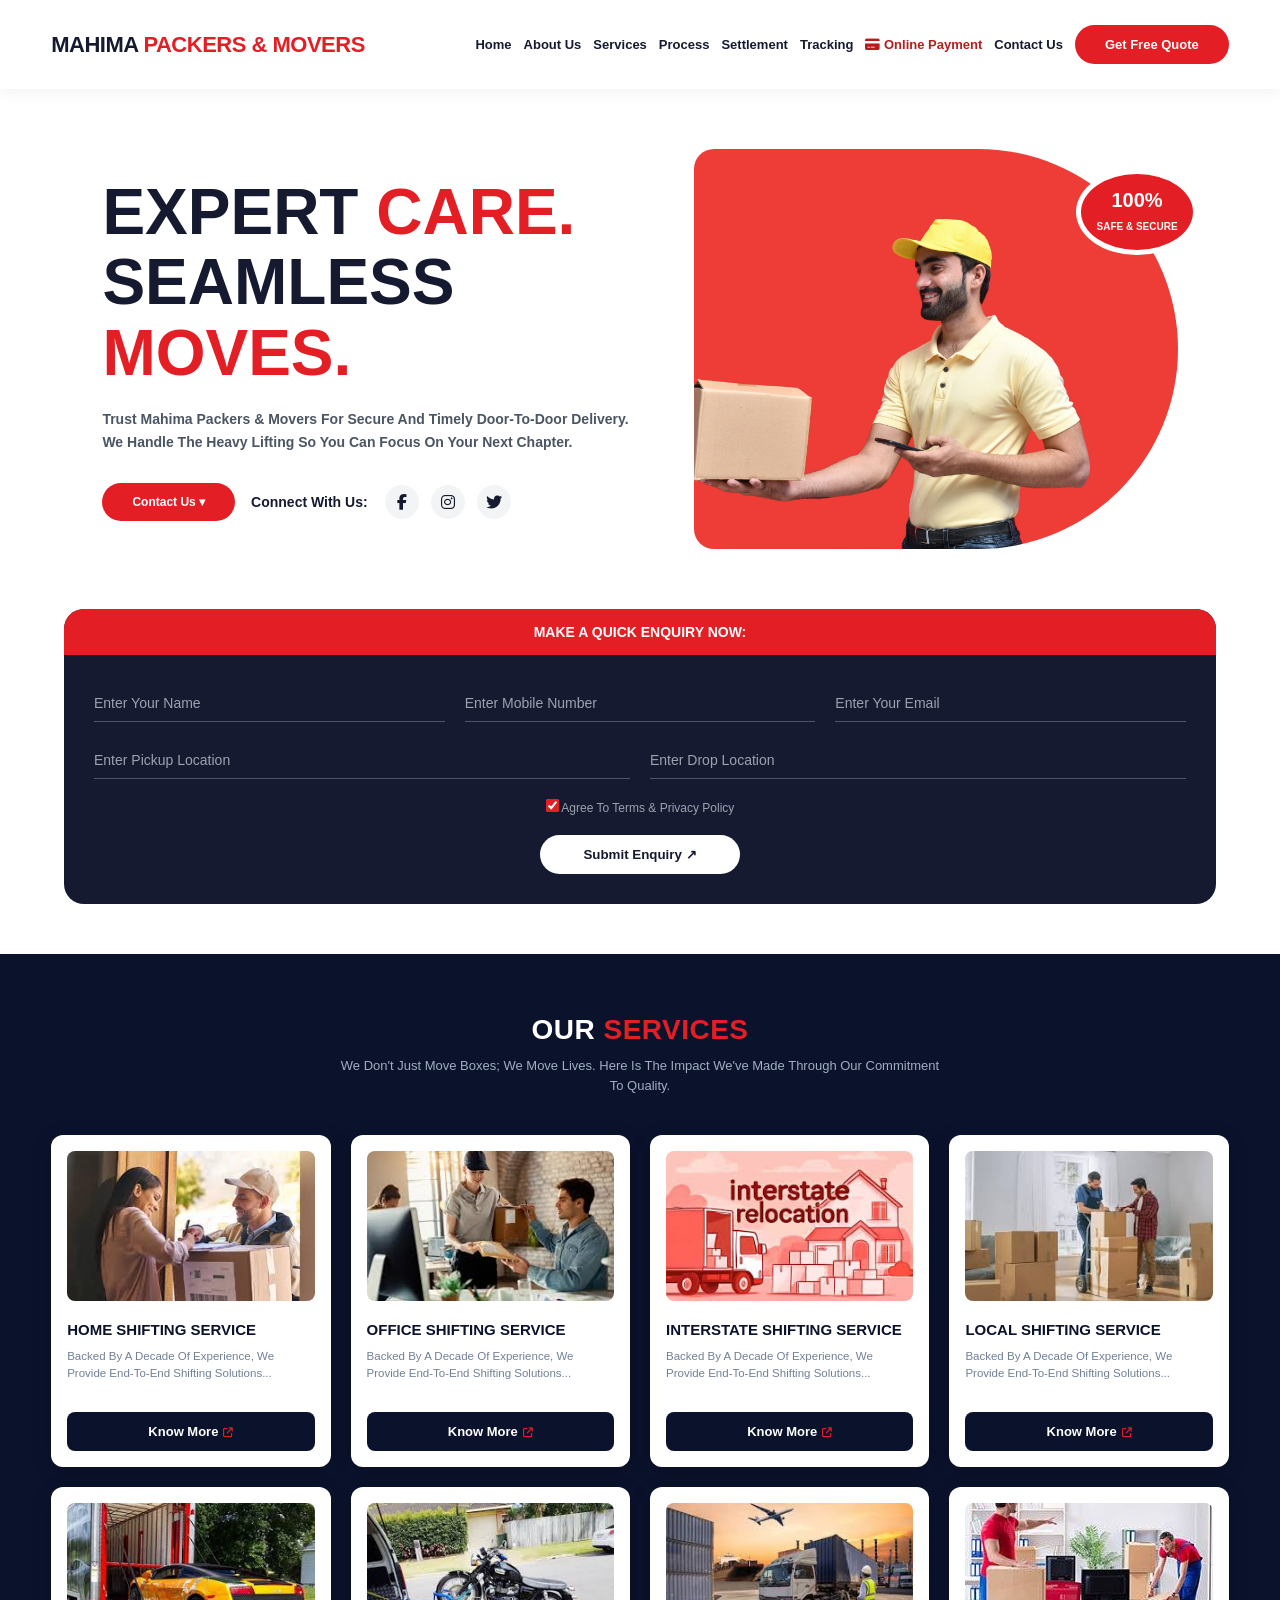
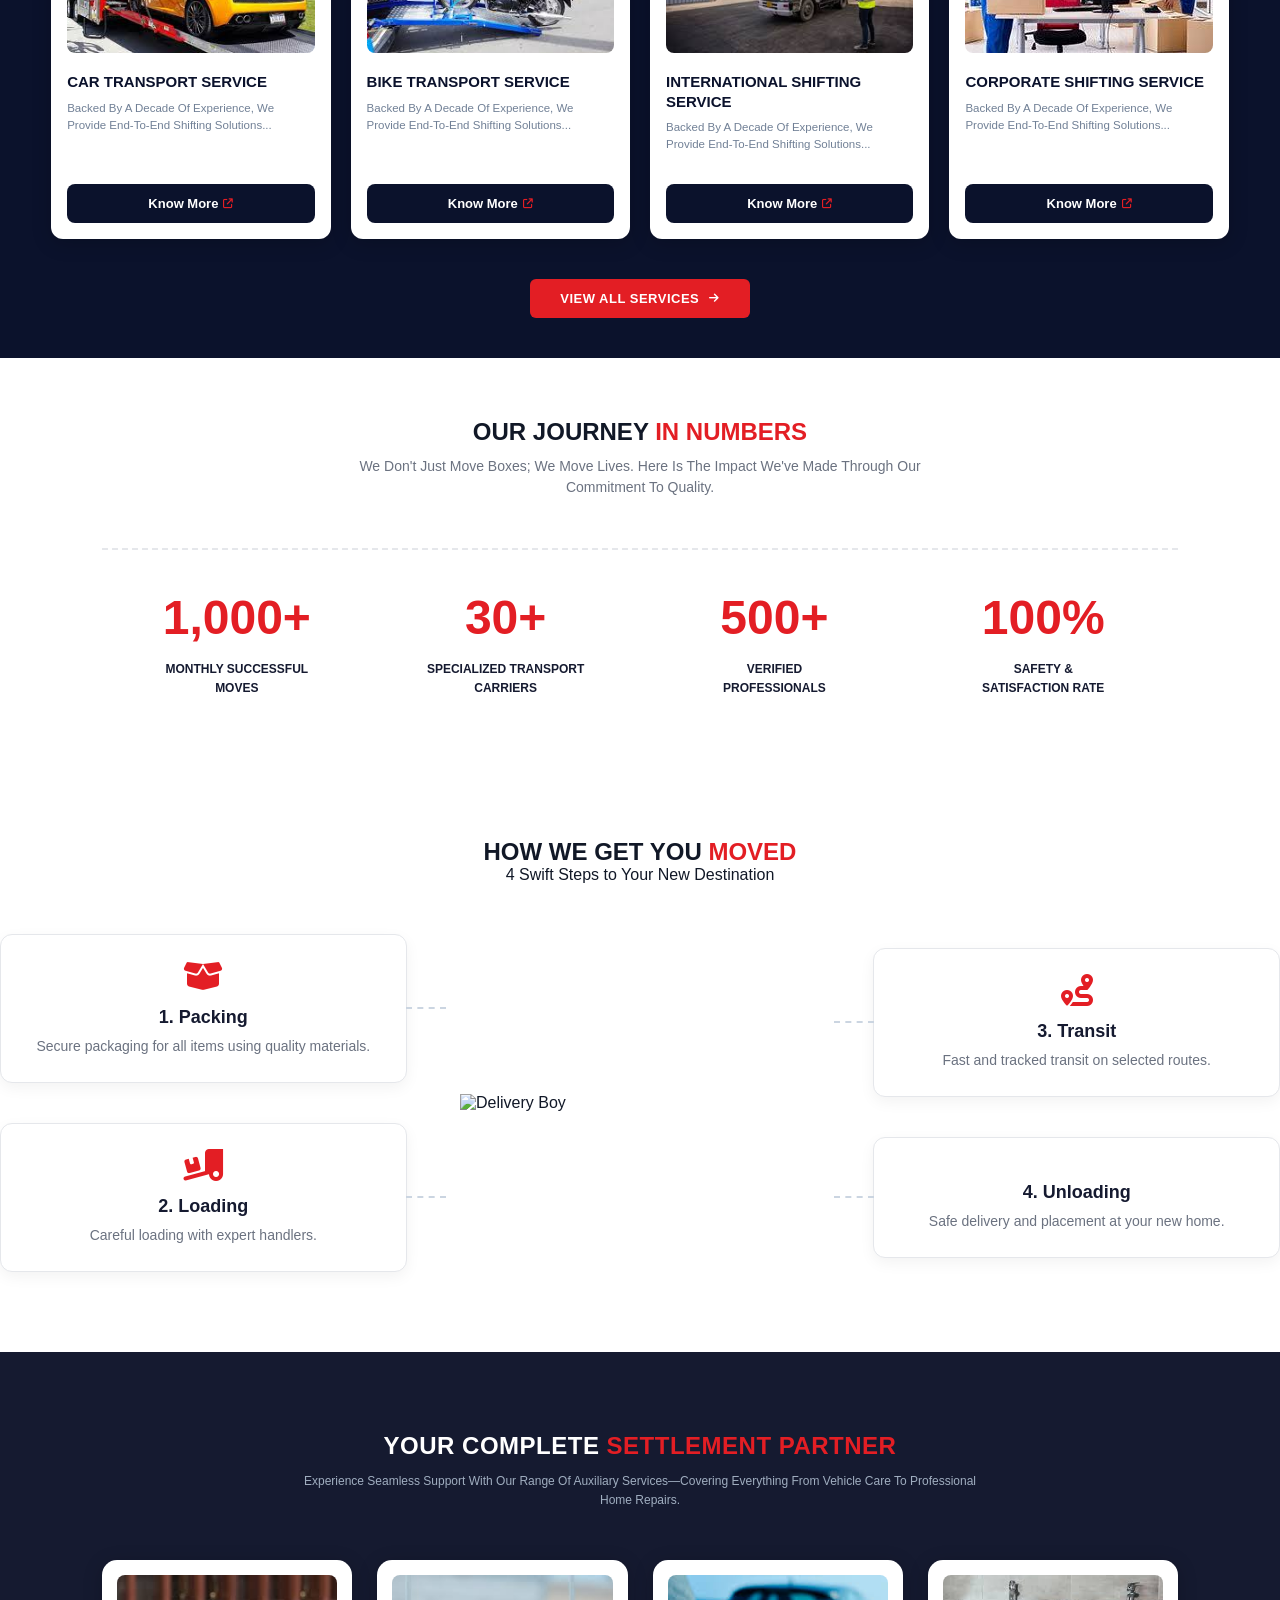
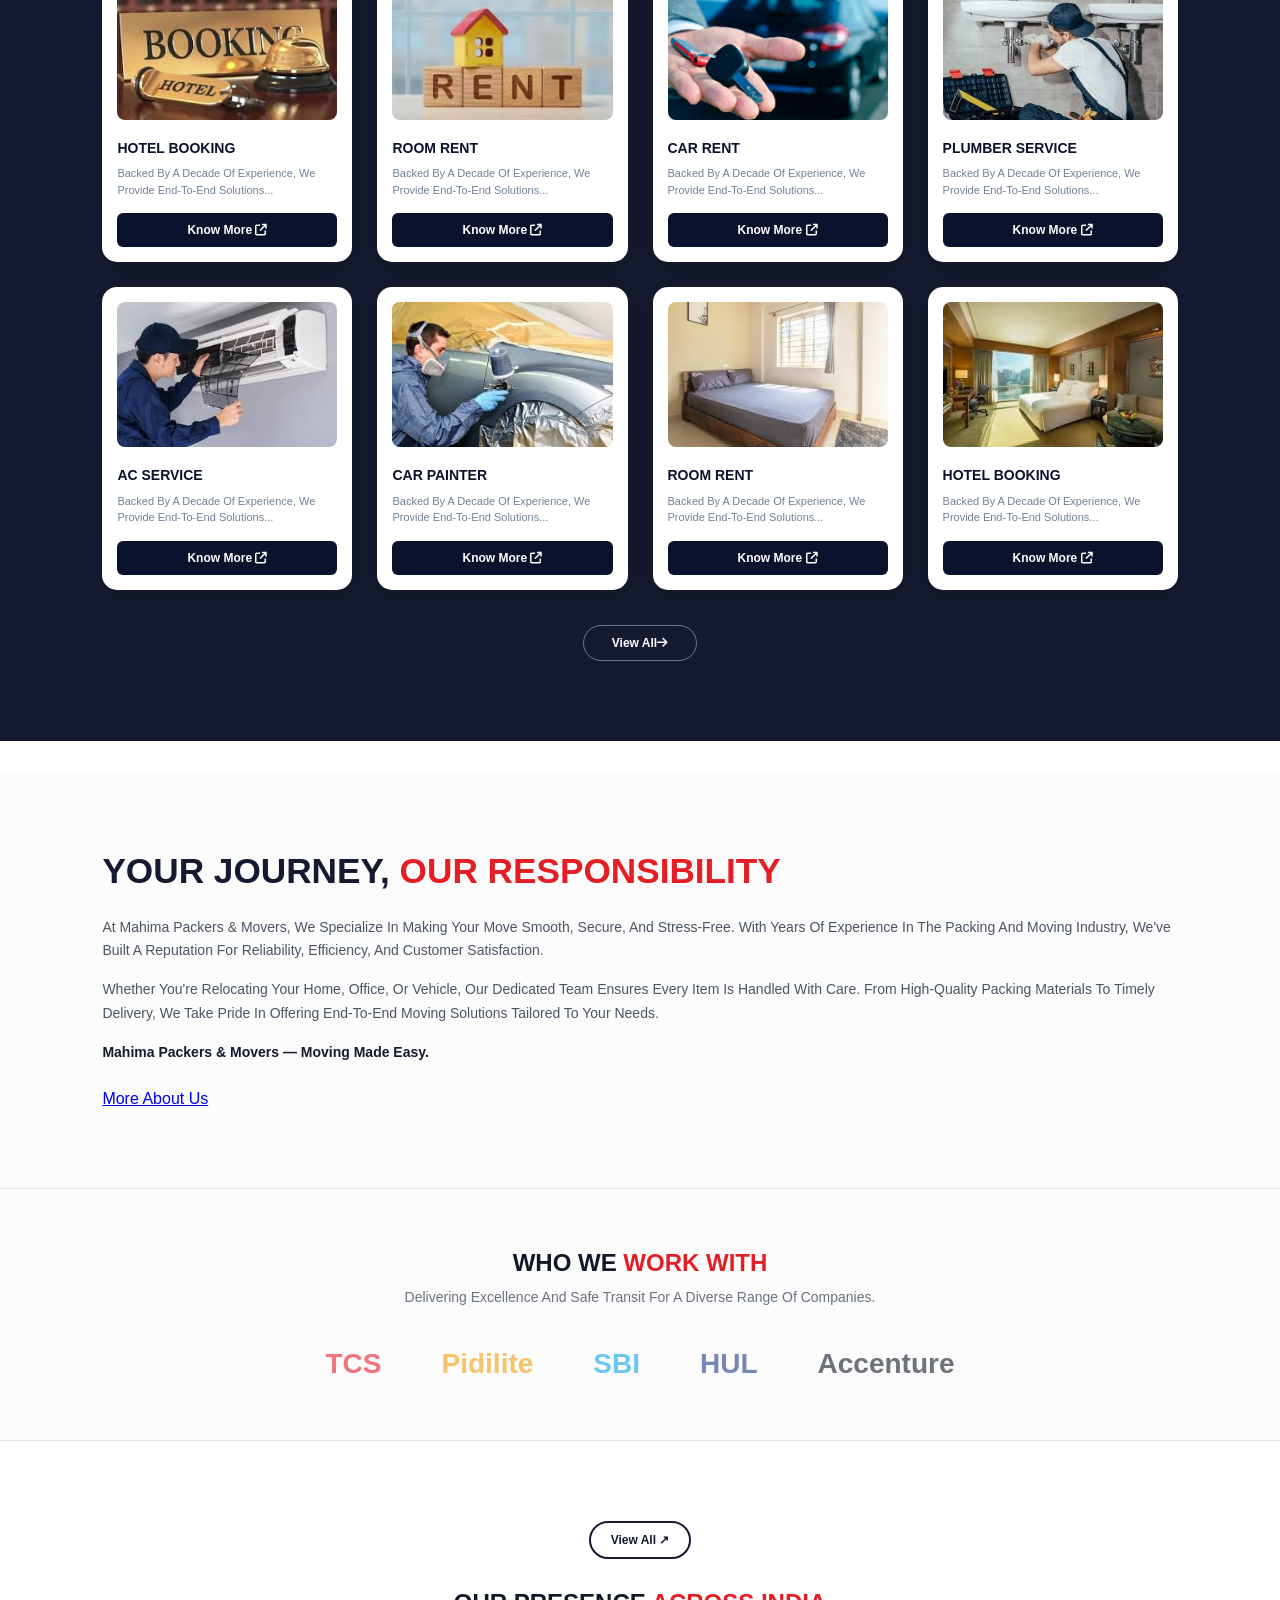
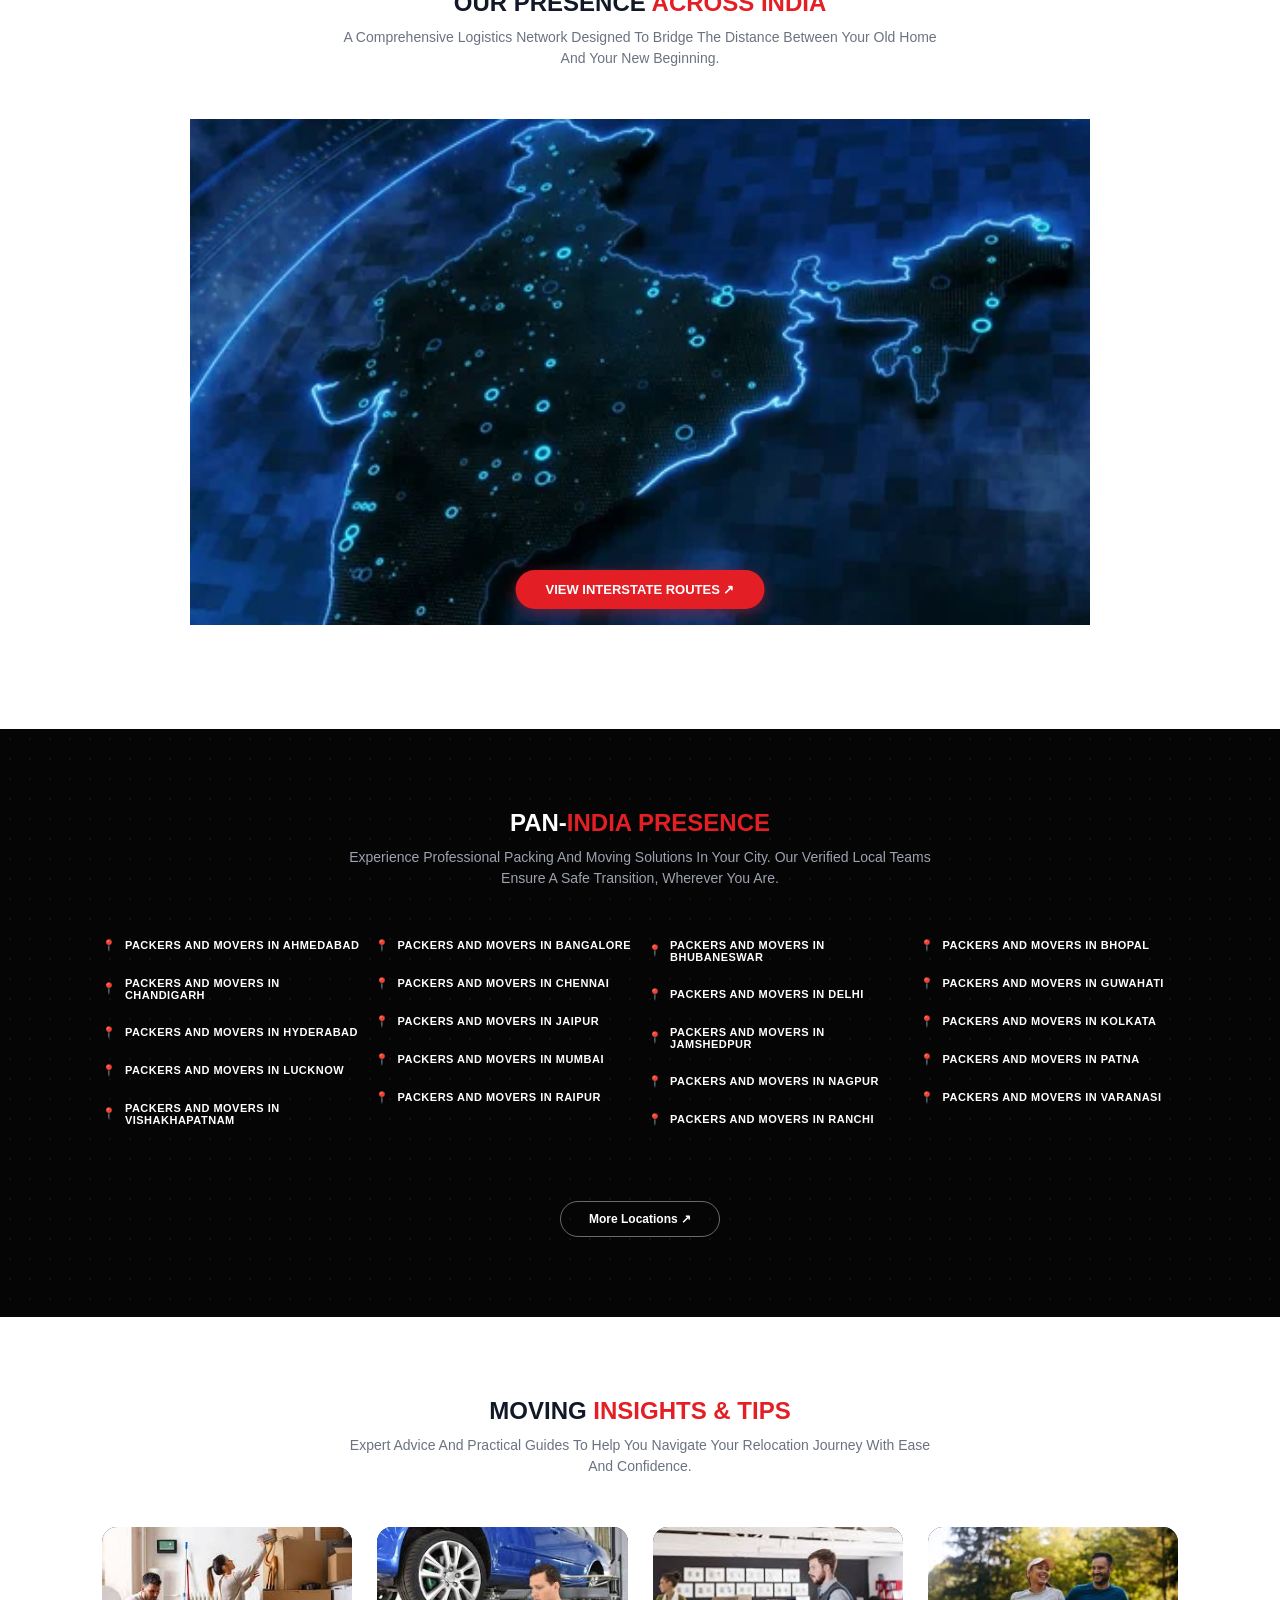
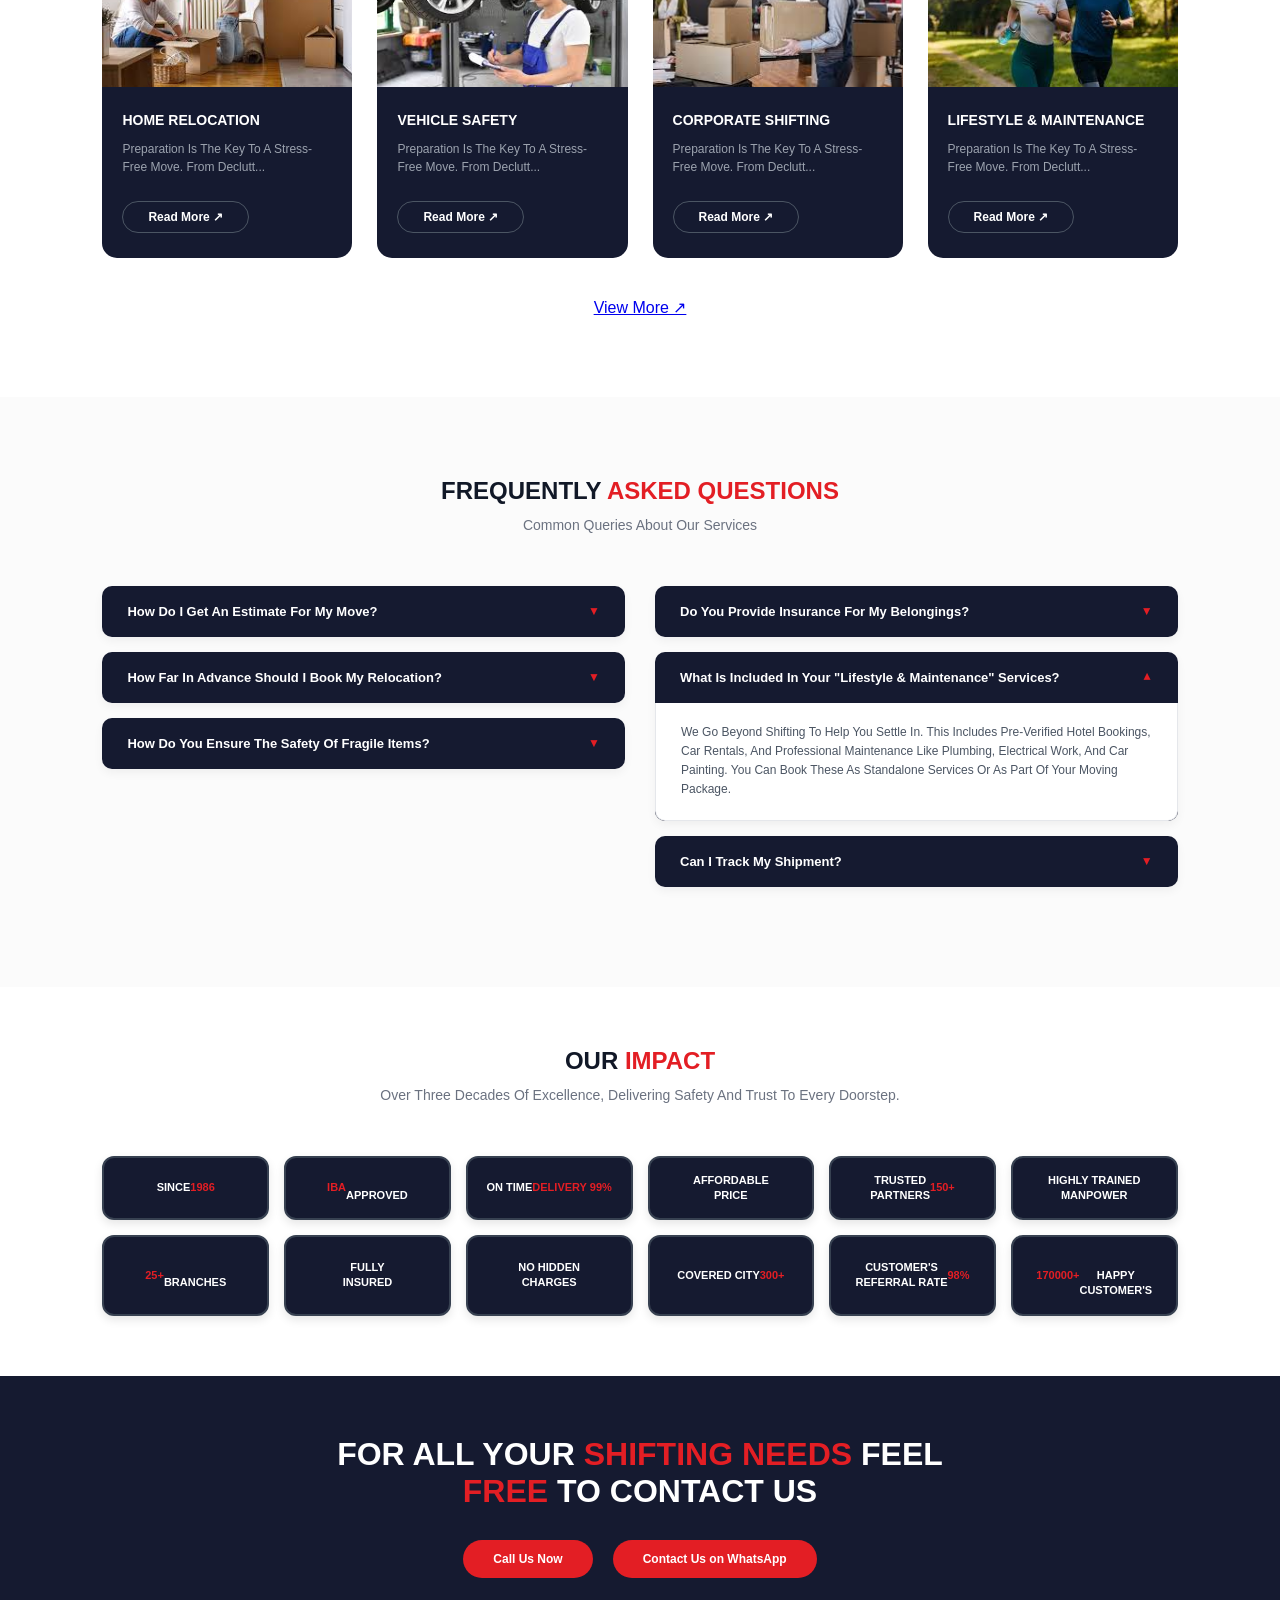
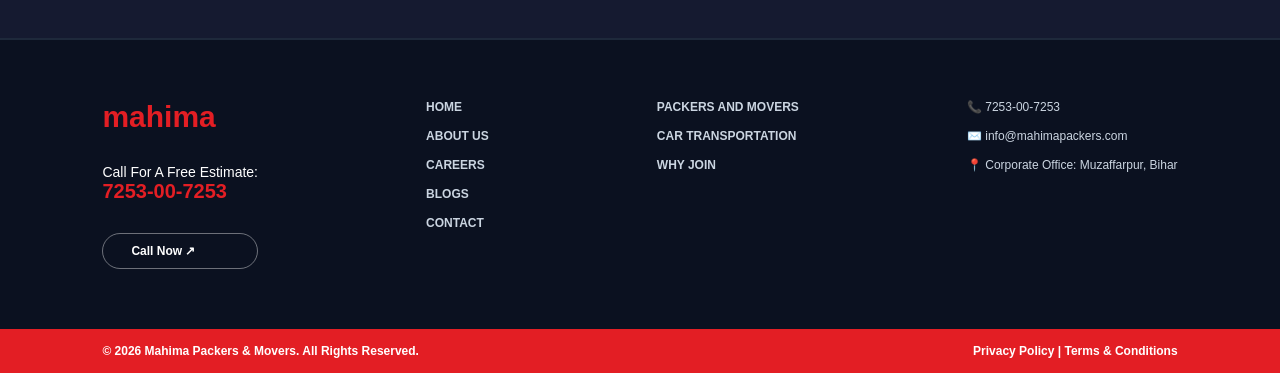
==== commit 2212bb86: "Add files via upload" ====
--- a/index.html
+++ b/index.html
@@ -22,6 +22,10 @@
                     <h2 class="company-logo">MAHIMA <span class="text-red">PACKERS & MOVERS</span></h2>
                 </a>
             </div>
+
+            <button class="mobile-menu-toggle" aria-label="Toggle navigation">
+                <i class="fas fa-bars"></i>
+            </button>
 
             <nav class="nav-main">
     <a href="index.html">Home</a>
--- a/style.css
+++ b/style.css
@@ -563,11 +563,15 @@
     background: #e31e24;
     color: #ffffff;
 }
+/* ========================================== */
+/* 📱 TABLET RESPONSIVE (1024px - 1040px) 📱  */
+/* ========================================== */
 @media (max-width: 1040px) {
     .hero {
         flex-direction: column;
         align-items: flex-start;
         padding: 50px 6%;
+        gap: 30px;
     }
 
     .hero-text,
@@ -578,6 +582,7 @@
 
     .hero-text h1 {
         font-size: 3rem;
+        line-height: 1.1;
     }
 
     .input-group {
@@ -585,37 +590,131 @@
         gap: 16px;
     }
 
-    .stats-grid,
-    .services-grid,
+    .stats-grid {
+        flex-direction: row;
+        flex-wrap: wrap;
+        gap: 20px;
+    }
+
+    .stat-item {
+        flex: 1 1 calc(50% - 10px);
+        min-width: 150px;
+    }
+
+    .services-grid {
+        grid-template-columns: repeat(2, 1fr);
+        gap: 20px;
+    }
+
+    .settlement-grid {
+        grid-template-columns: repeat(2, 1fr);
+        gap: 20px;
+    }
+
+    .cities-grid {
+        grid-template-columns: repeat(2, 1fr);
+        gap: 15px;
+    }
+
+    .impact-grid {
+        grid-template-columns: repeat(3, 1fr);
+        gap: 12px;
+    }
+
+    .insights-grid {
+        flex-direction: row;
+        flex-wrap: wrap;
+    }
+
+    .insight-card {
+        flex: 1 1 calc(50% - 12px);
+        min-width: 200px;
+    }
+
     .responsibility-section {
         flex-direction: column;
-        gap: 25px;
-    }
-}
-
+        gap: 40px;
+        padding: 60px 6%;
+    }
+
+    .resp-content {
+        width: 100%;
+    }
+
+    .resp-image {
+        width: 100%;
+    }
+
+    .process-flex-container {
+        gap: 20px;
+    }
+
+    .footer-main {
+        flex-wrap: wrap;
+        gap: 30px;
+    }
+}
+
+/* ========================================== */
+/* 📱 TABLET & LARGE PHONE (768px - 1023px) 📱 */
+/* ========================================== */
 @media (max-width: 768px) {
     .header-container {
         flex-wrap: wrap;
         gap: 15px;
         padding: 12px 5%;
+        justify-content: space-between;
+    }
+
+    .company-logo {
+        font-size: 18px;
+        flex-grow: 1;
+    }
+
+    .mobile-menu-toggle {
+        display: inline-flex;
     }
 
     .nav-main {
-        justify-content: flex-start;
-    }
-
-    .nav-main a,
-    .btn-red,
-    .btn-outline-white {
+        display: none;
+        position: absolute;
+        top: 100%;
+        left: 0;
+        right: 0;
+        background-color: #ffffff;
+        flex-direction: column;
+        padding: 18px 20px 20px;
+        border-bottom-left-radius: 18px;
+        border-bottom-right-radius: 18px;
+        box-shadow: 0 18px 45px rgba(0, 0, 0, 0.12);
+        z-index: 9998;
+        width: 100%;
+    }
+
+    .nav-main.nav-open {
+        display: flex;
+    }
+
+    .nav-main a {
+        width: 100%;
+        padding: 14px 0;
+        border-bottom: 1px solid #f1f5f9;
+        text-align: left;
         font-size: 13px;
+    }
+
+    .nav-main a:last-child {
+        border-bottom: none;
     }
 
     .hero {
         padding: 35px 5%;
+        gap: 25px;
     }
 
     .hero-text h1 {
         font-size: 2.4rem;
+        line-height: 1.1;
     }
 
     .hero-text p,
@@ -624,41 +723,679 @@
         font-size: 14px;
     }
 
+    .hero-buttons {
+        flex-direction: column;
+        width: 100%;
+    }
+
+    .hero-buttons > * {
+        width: 100%;
+    }
+
+    .image-placeholder {
+        height: 280px;
+        border-radius: 15px 150px 150px 15px;
+    }
+
+    .badge {
+        width: 60px;
+        height: 60px;
+        padding: 10px;
+        font-size: 16px;
+        right: -10px;
+        top: 10px;
+    }
+
+    .enquiry-section {
+        padding: 0 4% 40px 4%;
+    }
+
+    .enquiry-form {
+        padding: 25px;
+    }
+
+    .input-group {
+        flex-direction: column;
+        gap: 15px;
+    }
+
+    .btn-submit {
+        width: 100%;
+        max-width: none;
+        margin: 0;
+    }
+
+    .services-grid,
+    .settlement-grid {
+        grid-template-columns: 1fr;
+        gap: 18px;
+    }
+
+    .services-section,
+    .settlement-section {
+        padding: 50px 5%;
+    }
+
     .stats-grid {
-        flex-wrap: wrap;
+        flex-direction: column;
+        gap: 25px;
+        border-top: 1px solid #e5e7eb;
+        padding-top: 30px;
     }
 
     .stat-item {
         width: 100%;
     }
 
-    .services-grid {
+    .stat-item h3 {
+        font-size: 2.5rem;
+    }
+
+    .stat-item p {
+        font-size: 12px;
+    }
+
+    .faq-grid,
+    .insights-grid,
+    .cities-grid {
         grid-template-columns: 1fr;
-    }
-}
-
+        gap: 18px;
+    }
+
+    .faq-col {
+        width: 100%;
+    }
+
+    .insight-card {
+        flex: 1;
+    }
+
+    .impact-grid {
+        grid-template-columns: repeat(2, 1fr);
+        gap: 12px;
+    }
+
+    .impact-card {
+        padding: 18px 12px;
+        font-size: 11px;
+    }
+
+    .testimonial-grid {
+        flex-direction: column;
+    }
+
+    .brands-flex {
+        gap: 30px;
+        flex-wrap: wrap;
+        justify-content: center;
+    }
+
+    .brand-logo {
+        font-size: 22px;
+    }
+
+    .footer-main {
+        flex-direction: column;
+        align-items: flex-start;
+        padding: 35px 5%;
+        gap: 25px;
+    }
+
+    .footer-col {
+        width: 100%;
+    }
+
+    .footer-bottom {
+        flex-direction: column;
+        align-items: center;
+        text-align: center;
+        gap: 8px;
+        padding: 18px 5%;
+    }
+
+    .footer-bottom p {
+        width: 100%;
+        margin: 0;
+    }
+
+    .footer-banner {
+        padding: 40px 5%;
+    }
+
+    .footer-banner h2 {
+        font-size: 1.6rem;
+        margin-bottom: 20px;
+    }
+
+    .banner-buttons {
+        flex-direction: column;
+        gap: 12px;
+    }
+
+    .btn-red,
+    .btn-white,
+    .btn-outline-white,
+    .btn-dark {
+        width: 100%;
+        padding: 12px 20px;
+    }
+
+    .presence-section .map-container {
+        padding-bottom: 80px;
+    }
+
+    .map-btn {
+        position: static;
+        transform: none;
+        margin: 18px auto 0;
+        width: min(100%, 320px);
+    }
+
+    .process-flex-container {
+        flex-direction: column;
+        gap: 30px;
+    }
+
+    .process-center-img {
+        order: -1;
+        margin-bottom: 20px;
+    }
+
+    .move-img {
+        width: 280px;
+    }
+
+    .process-col {
+        gap: 25px;
+    }
+
+    .process-col.left .process-card::after,
+    .process-col.right .process-card::after {
+        display: none;
+    }
+
+    .responsibility-section {
+        flex-direction: column;
+        padding: 50px 5%;
+    }
+
+    .video-placeholder {
+        height: 240px;
+    }
+
+    section {
+        padding: 40px 5%;
+    }
+
+    .section-header h2 {
+        font-size: 22px;
+    }
+
+    .pan-india-section {
+        padding: 50px 5%;
+    }
+}
+
+/* ========================================== */
+/* 📱 SMALL PHONE (480px - 540px) 📱           */
+/* ========================================== */
 @media (max-width: 540px) {
+    html, body {
+        width: 100vw !important;
+        max-width: 100vw !important;
+        overflow-x: hidden !important;
+        margin: 0 !important;
+        padding: 0 !important;
+    }
+
+    .header-container {
+        padding: 10px 4%;
+        gap: 8px;
+    }
+
+    .company-logo {
+        font-size: 16px;
+        letter-spacing: -1px;
+    }
+
+    .mobile-menu-toggle {
+        width: 40px;
+        height: 40px;
+    }
+
+    .hero {
+        padding: 25px 4%;
+        gap: 20px;
+    }
+
+    .hero-text h1 {
+        font-size: 1.8rem;
+        line-height: 1;
+    }
+
+    .hero-text p {
+        font-size: 13px;
+        line-height: 1.5;
+    }
+
     .hero-buttons {
         flex-direction: column;
         align-items: stretch;
+        gap: 12px;
     }
 
     .btn-red,
-    .btn-outline-white {
+    .btn-outline,
+    .btn-outline-white,
+    .btn-submit,
+    .map-btn,
+    .btn-dark,
+    .btn-white {
         width: 100%;
-        justify-content: center;
-    }
-
-    .hero-text h1 {
+        padding: 12px 15px;
+        font-size: 13px;
+    }
+
+    .image-placeholder {
+        height: 240px;
+    }
+
+    .badge {
+        width: 50px;
+        height: 50px;
+        font-size: 13px;
+        padding: 8px;
+        right: -8px;
+        top: 8px;
+    }
+
+    .badge span {
+        font-size: 8px;
+    }
+
+    .enquiry-section {
+        padding: 0 4% 30px 4%;
+    }
+
+    .enquiry-container {
+        border-radius: 15px;
+    }
+
+    .enquiry-header {
+        padding: 12px;
+        font-size: 12px;
+    }
+
+    .enquiry-form {
+        padding: 18px;
+        gap: 15px;
+    }
+
+    .input-group {
+        flex-direction: column;
+        gap: 12px;
+    }
+
+    .input-group input {
+        padding: 8px 0;
+        font-size: 13px;
+    }
+
+    .checkbox-group {
+        font-size: 11px;
+    }
+
+    .services-section {
+        padding: 40px 4%;
+    }
+
+    .services-section h2 {
+        font-size: 22px;
+    }
+
+    .services-section > div:first-child p {
+        font-size: 12px;
+    }
+
+    .services-grid {
+        grid-template-columns: 1fr;
+        gap: 15px;
+    }
+
+    .services-section > div > div {
+        padding: 12px;
+    }
+
+    .services-section > div > div img {
+        height: 120px;
+    }
+
+    .services-section > div > div h3 {
+        font-size: 13px;
+        margin-bottom: 6px;
+    }
+
+    .services-section > div > div p {
+        font-size: 11px;
+        margin-bottom: 10px;
+    }
+
+    .services-section > div > div a {
+        padding: 8px !important;
+        font-size: 11px !important;
+    }
+
+    .stats-section {
+        padding: 40px 4%;
+    }
+
+    .stats-grid {
+        border-top: 1px solid #e5e7eb;
+        padding-top: 20px;
+        gap: 15px;
+    }
+
+    .stat-item h3 {
         font-size: 2rem;
-    }
-
-    .image-placeholder {
-        height: 280px;
-    }
-
-    .enquiry-form {
-        padding: 22px;
+        margin-bottom: 8px;
+    }
+
+    .stat-item p {
+        font-size: 11px;
+        line-height: 1.4;
+    }
+
+    .settlement-section {
+        padding: 40px 4%;
+    }
+
+    .settlement-header h2 {
+        font-size: 20px;
+    }
+
+    .settlement-header p {
+        font-size: 11px;
+    }
+
+    .settlement-grid {
+        grid-template-columns: 1fr;
+        gap: 15px;
+    }
+
+    .settlement-card {
+        padding: 12px;
+    }
+
+    .settlement-card img {
+        height: 120px;
+        margin-bottom: 12px;
+    }
+
+    .settlement-card h3 {
+        font-size: 13px;
+    }
+
+    .settlement-card p {
+        font-size: 11px;
+    }
+
+    .settlement-link {
+        padding: 8px;
+        font-size: 11px;
+    }
+
+    .section-header h2 {
+        font-size: 20px;
+    }
+
+    .section-header p {
+        font-size: 12px;
+    }
+
+    .faq-grid {
+        grid-template-columns: 1fr;
+    }
+
+    .faq-item summary {
+        padding: 15px 18px;
+        font-size: 12px;
+    }
+
+    .faq-answer {
+        padding: 15px 18px;
+        font-size: 11px;
+    }
+
+    .insights-grid {
+        grid-template-columns: 1fr;
+    }
+
+    .insight-card {
+        border-radius: 12px;
+    }
+
+    .insight-img {
+        height: 140px;
+    }
+
+    .insight-content {
+        padding: 18px 15px;
+    }
+
+    .insight-content h4 {
+        font-size: 13px;
+    }
+
+    .insight-content p {
+        font-size: 11px;
+        margin-bottom: 15px;
+    }
+
+    .read-more-btn {
+        padding: 6px 18px;
+        font-size: 11px;
+    }
+
+    .impact-grid {
+        grid-template-columns: 1fr;
+        gap: 10px;
+    }
+
+    .impact-card {
+        padding: 15px 10px;
+        font-size: 12px;
+        line-height: 1.3;
+    }
+
+    .cities-grid {
+        grid-template-columns: 1fr;
+        gap: 15px;
+    }
+
+    .city-col p {
+        font-size: 11px;
+        margin-bottom: 18px;
+    }
+
+    .brands-flex {
+        gap: 20px;
+        flex-wrap: wrap;
+    }
+
+    .brand-logo {
+        font-size: 18px;
+    }
+
+    .responsibility-section {
+        flex-direction: column;
+        padding: 40px 4%;
+        gap: 25px;
+    }
+
+    .resp-content h2 {
+        font-size: 1.8rem;
+        margin-bottom: 15px;
+    }
+
+    .resp-content p {
+        font-size: 13px;
+        margin-bottom: 12px;
+    }
+
+    .btn-dark {
+        display: inline-block;
+    }
+
+    .move-process {
+        padding: 40px 0;
+    }
+
+    .process-flex-container {
+        flex-direction: column;
+        gap: 20px;
+        margin-top: 30px;
+    }
+
+    .process-center-img {
+        order: -1;
+        margin-bottom: 15px;
+    }
+
+    .move-img {
+        width: 240px;
+    }
+
+    .process-col {
+        gap: 20px;
+    }
+
+    .process-card {
+        padding: 18px 15px;
+    }
+
+    .process-card h4 {
+        font-size: 15px;
+    }
+
+    .process-card p {
+        font-size: 12px;
+    }
+
+    .card-icon {
+        font-size: 28px;
+    }
+
+    .footer-banner {
+        padding: 35px 4%;
+    }
+
+    .footer-banner h2 {
+        font-size: 1.4rem;
+        margin-bottom: 18px;
+        line-height: 1.2;
+    }
+
+    .banner-buttons {
+        flex-direction: column;
+        gap: 10px;
+    }
+
+    .footer-main {
+        flex-direction: column;
+        padding: 30px 4%;
+        gap: 20px;
+    }
+
+    .footer-col {
+        text-align: left;
+        width: 100%;
+    }
+
+    .brand-col {
+        text-align: center;
+    }
+
+    .brand-col h2 {
+        font-size: 24px;
+    }
+
+    .brand-col p {
+        font-size: 13px;
+    }
+
+    .links-col a {
+        font-size: 12px;
+    }
+
+    .contact-col p {
+        font-size: 12px;
+    }
+
+    .footer-bottom {
+        flex-direction: column;
+        gap: 8px;
+        padding: 15px 4%;
+        font-size: 11px;
+    }
+
+    .pan-india-section {
+        padding: 40px 4%;
+    }
+
+    .presence-section {
+        padding: 40px 4% 60px 4%;
+    }
+
+    .map-container {
+        margin-top: 30px;
+        padding-bottom: 60px;
+    }
+
+    .map-btn {
+        position: static;
+        transform: none;
+        margin: 15px auto 0;
+        width: 100%;
+        padding: 11px 18px;
+        font-size: 12px;
+    }
+
+    .exact-map {
+        max-width: 100%;
+    }
+
+    .section-title h2 {
+        font-size: 20px;
+    }
+
+    .top-social-links {
+        flex-wrap: wrap;
+        gap: 8px;
+    }
+
+    .social-text {
+        font-size: 12px;
+        width: 100%;
+    }
+
+    .social-icon {
+        width: 30px;
+        height: 30px;
+        font-size: 14px;
+    }
+
+    .contact-dropdown .btn-red {
+        padding: 8px 15px;
+        font-size: 12px;
+    }
+
+    .dropdown-content {
+        min-width: 140px;
+    }
+
+    .dropdown-content a {
+        padding: 10px 14px;
+        font-size: 12px;
     }
 }
 /* --- STATS SECTION --- */
@@ -1448,6 +2185,169 @@
 .settlement-grid .settlement-card:nth-child(5) .card-image { background-image: url('images/settle5.jpg'); background-size: cover; background-position: center; }
 .settlement-grid .settlement-card:nth-child(6) .card-image { background-image: url('images/settle6.jpg'); background-size: cover; background-position: center; }
 .settlement-grid .settlement-card:nth-child(7) .card-image { background-image: url('images/settle7.jpg'); background-size: cover; background-position: center; }
+
+/* --- PHONE + DESKTOP FRIENDLY RESPONSIVE ENHANCEMENTS --- */
+.header-container {
+    position: relative;
+}
+
+.mobile-menu-toggle {
+    display: none;
+    align-items: center;
+    justify-content: center;
+    width: 46px;
+    height: 46px;
+    border-radius: 14px;
+    border: 1px solid rgba(21, 26, 48, 0.12);
+    background: #ffffff;
+    color: #151a30;
+    cursor: pointer;
+    transition: all 0.25s ease;
+}
+
+.mobile-menu-toggle:hover {
+    transform: scale(1.03);
+}
+
+@media (max-width: 980px) {
+    .nav-main {
+        flex-wrap: wrap;
+        justify-content: center;
+        gap: 12px;
+    }
+
+    .nav-main a {
+        padding: 8px 10px;
+    }
+
+    .hero {
+        padding: 50px 6%;
+    }
+
+    .footer-main {
+        flex-wrap: wrap;
+        gap: 30px;
+        padding: 40px 6%;
+    }
+
+    .footer-bottom {
+        padding: 18px 6%;
+    }
+
+    .brands-flex {
+        gap: 30px;
+    }
+}
+
+@media (max-width: 768px) {
+    .mobile-menu-toggle {
+        display: inline-flex;
+    }
+
+    .nav-main {
+        display: none;
+        position: absolute;
+        top: 100%;
+        left: 0;
+        right: 0;
+        background-color: #ffffff;
+        flex-direction: column;
+        padding: 18px 20px 20px;
+        border-bottom-left-radius: 18px;
+        border-bottom-right-radius: 18px;
+        box-shadow: 0 18px 45px rgba(0, 0, 0, 0.12);
+        z-index: 9998;
+    }
+
+    .nav-main.nav-open {
+        display: flex;
+    }
+
+    .nav-main a {
+        width: 100%;
+        padding: 14px 0;
+        border-bottom: 1px solid #f1f5f9;
+        text-align: left;
+    }
+
+    .nav-main a:last-child {
+        border-bottom: none;
+    }
+
+    .hero {
+        padding: 35px 5%;
+    }
+
+    .footer-main {
+        padding: 35px 5%;
+    }
+
+    .footer-bottom {
+        flex-direction: column;
+        align-items: center;
+        text-align: center;
+        gap: 8px;
+    }
+
+    .footer-bottom p {
+        width: 100%;
+        margin: 0;
+    }
+
+    .faq-grid,
+    .insights-grid,
+    .brands-flex,
+    .cities-grid,
+    .impact-grid {
+        display: grid;
+        grid-template-columns: 1fr;
+        gap: 20px;
+    }
+
+    .presence-section .map-container {
+        padding-bottom: 80px;
+    }
+
+    .map-btn {
+        position: static;
+        transform: none;
+        margin: 18px auto 0;
+        width: min(100%, 320px);
+    }
+}
+
+@media (max-width: 540px) {
+    .hero-text h1 {
+        font-size: 2rem;
+    }
+
+    .hero-buttons,
+    .banner-buttons {
+        flex-direction: column;
+        align-items: stretch;
+    }
+
+    .btn-red,
+    .btn-outline,
+    .btn-outline-white,
+    .btn-submit,
+    .map-btn {
+        width: 100%;
+    }
+
+    .enquiry-section {
+        padding: 0 4% 40px 4%;
+    }
+
+    .footer-bottom {
+        padding: 18px 4%;
+    }
+
+    .impact-card {
+        padding: 18px 12px;
+        font-size: 12px;
+    }
+}
 .settlement-grid .settlement-card:nth-child(8) .card-image { background-image: url('images/settle8.jpg'); background-size: cover; background-position: center; }
 /* --- MOVING INSIGHTS & TIPS CARDS LOCAL IMAGES MAPPING --- */
 
@@ -1727,30 +2627,85 @@
     }
 }
 /* ========================================== */
-/* 🛑 ANTI-STRETCH / ANTI-OVERFLOW FIX 🛑     */
-/* ========================================== */
-
+/* � EXTRA SMALL PHONE (< 380px) 📱           */
+/* ========================================== */
+@media (max-width: 380px) {
+    .hero {
+        padding: 20px 3%;
+    }
+
+    .hero-text h1 {
+        font-size: 1.6rem;
+    }
+
+    .hero-text p {
+        font-size: 12px;
+    }
+
+    .image-placeholder {
+        height: 200px;
+    }
+
+    .badge {
+        width: 45px;
+        height: 45px;
+        font-size: 11px;
+    }
+
+    .services-section {
+        padding: 30px 3%;
+    }
+
+    .services-section h2 {
+        font-size: 18px;
+    }
+
+    .services-grid {
+        gap: 12px;
+    }
+
+    .settlement-grid {
+        gap: 12px;
+    }
+
+    .stat-item h3 {
+        font-size: 1.8rem;
+    }
+
+    .footer-banner h2 {
+        font-size: 1.2rem;
+    }
+
+    .faq-item summary {
+        padding: 12px 15px;
+        font-size: 11px;
+    }
+
+    .process-card {
+        padding: 15px 12px;
+    }
+
+    .move-img {
+        width: 200px;
+    }
+}
+
+/* ========================================== */
+/* 🌀 ANTI-OVERFLOW SAFETY NET 🌀             */
+/* ========================================== */
 @media screen and (max-width: 768px) {
     html, body {
-        width: 100vw !important;
-        max-width: 100vw !important;
+        width: 100% !important;
+        max-width: 100% !important;
         overflow-x: hidden !important;
-        margin: 0 !important;
-        padding: 0 !important;
-    }
-
-    /* Har ek section aur dabbe ko chhota karne ka order */
-    section, div, img, p, h1, h2, h3 {
-        max-width: 100vw !important;
-    }
-
-    /* Dotted lines ko permanent maar do phone pe */
+    }
+
+    /* Remove dotted lines on mobile */
+    .process-col.left .process-card::after,
+    .process-col.right .process-card::after,
     .process-column:first-child .step-card::after,
-    .process-column:last-child .step-card::after,
-    .step-card::after {
+    .process-column:last-child .step-card::after {
         display: none !important;
-        width: 0 !important;
-        content: none !important;
     }
 }
 /* ========================================== */
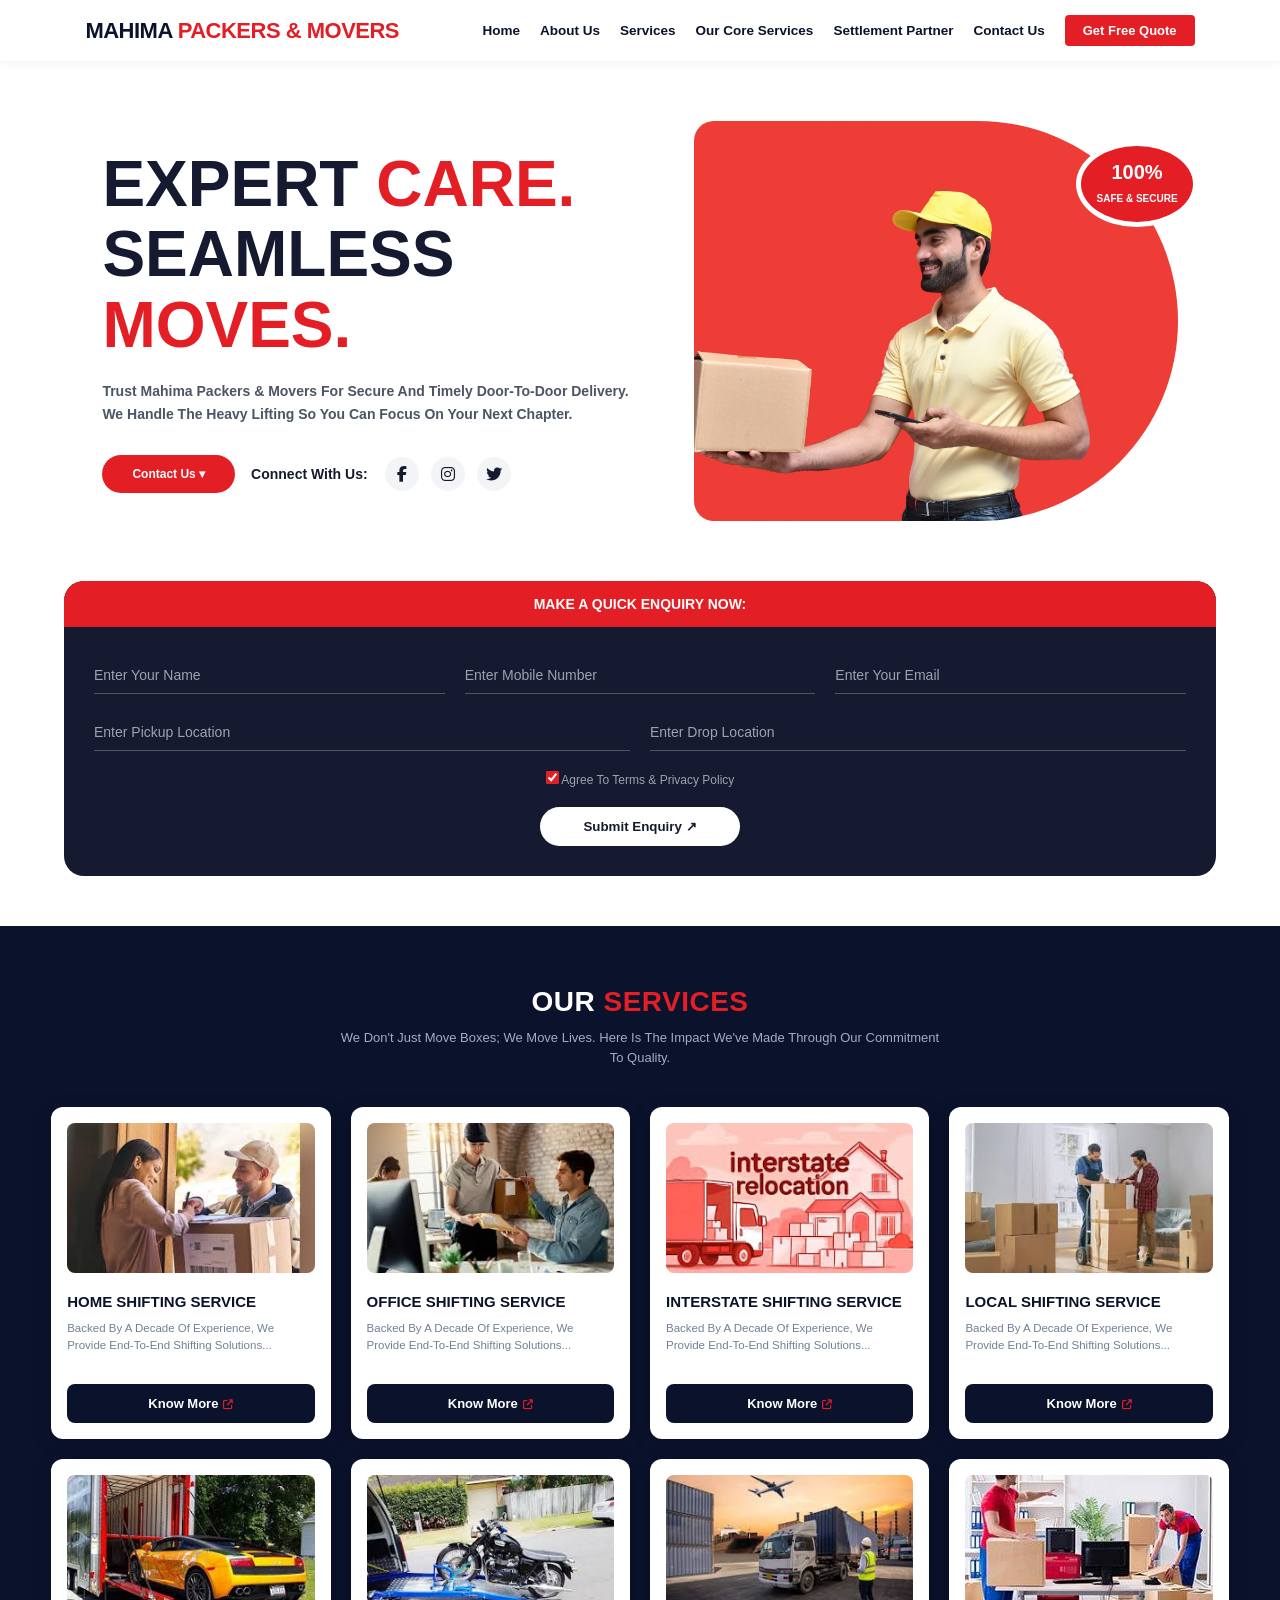
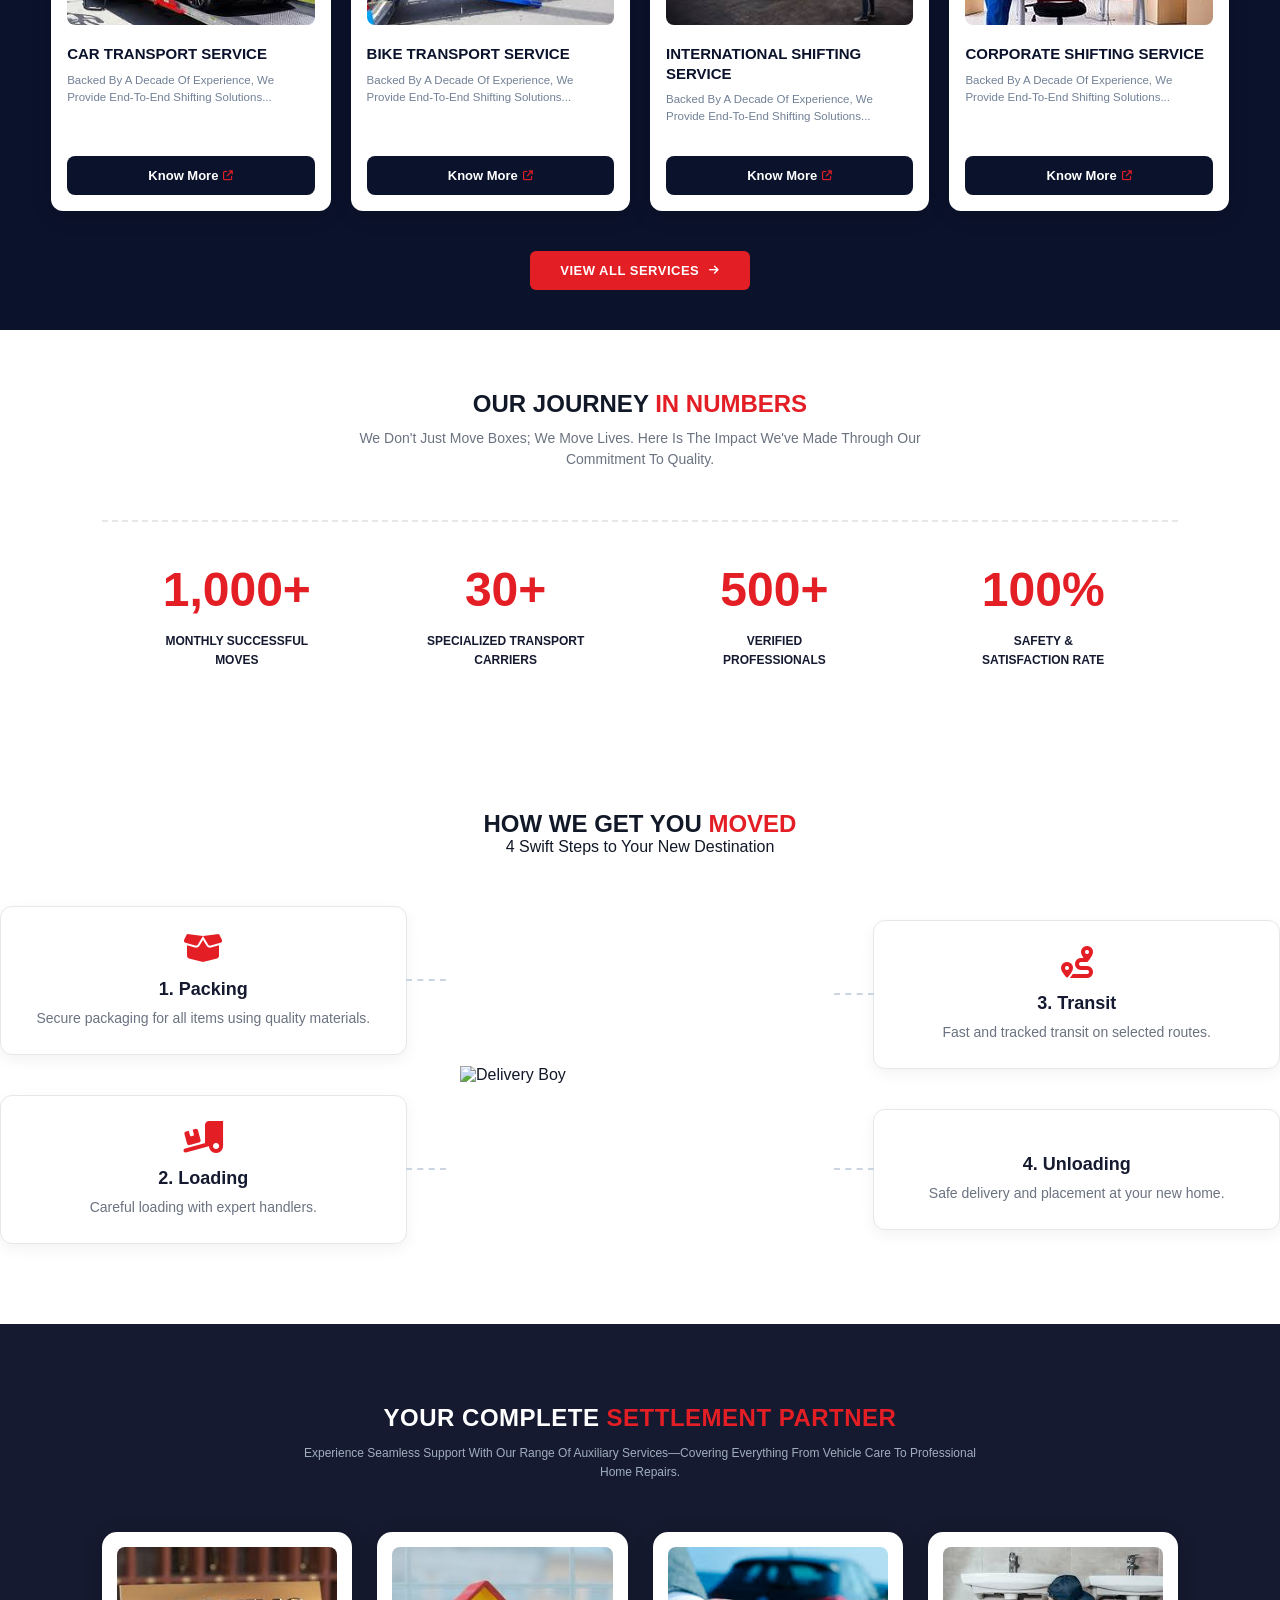
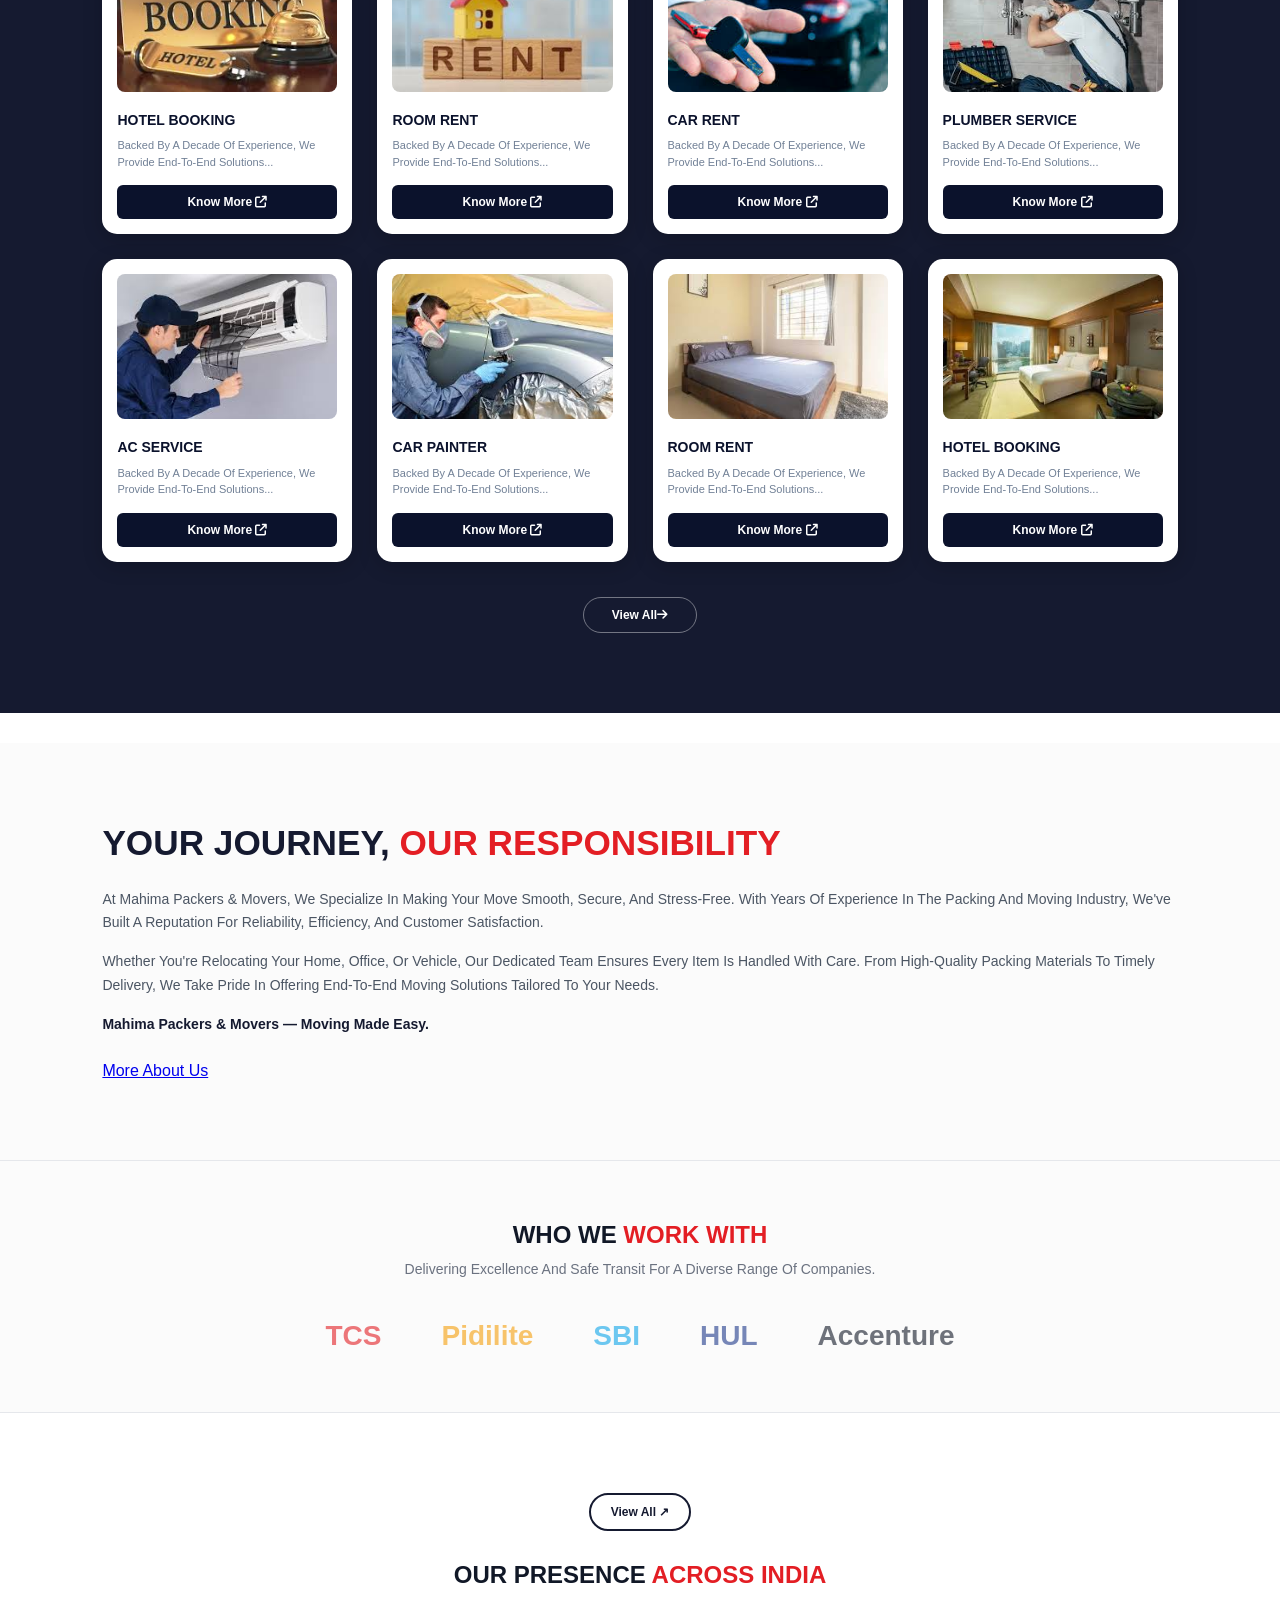
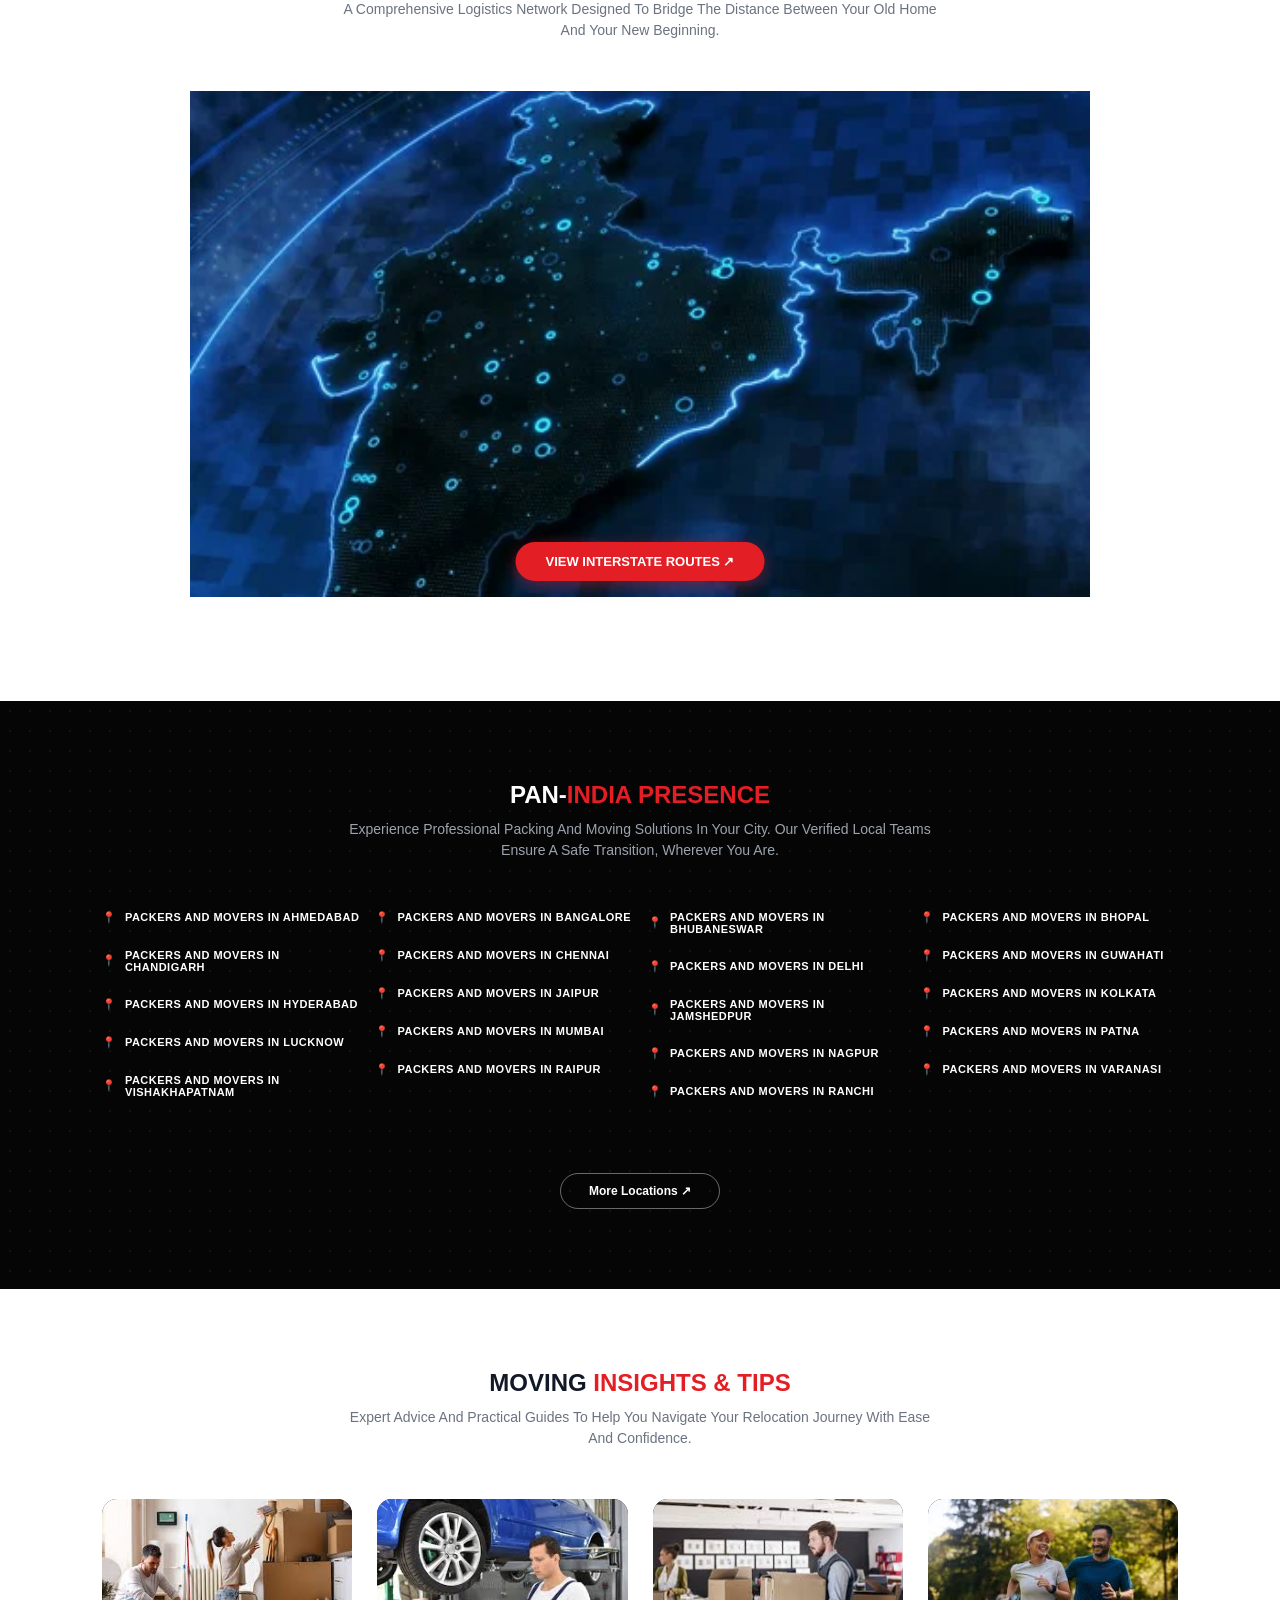
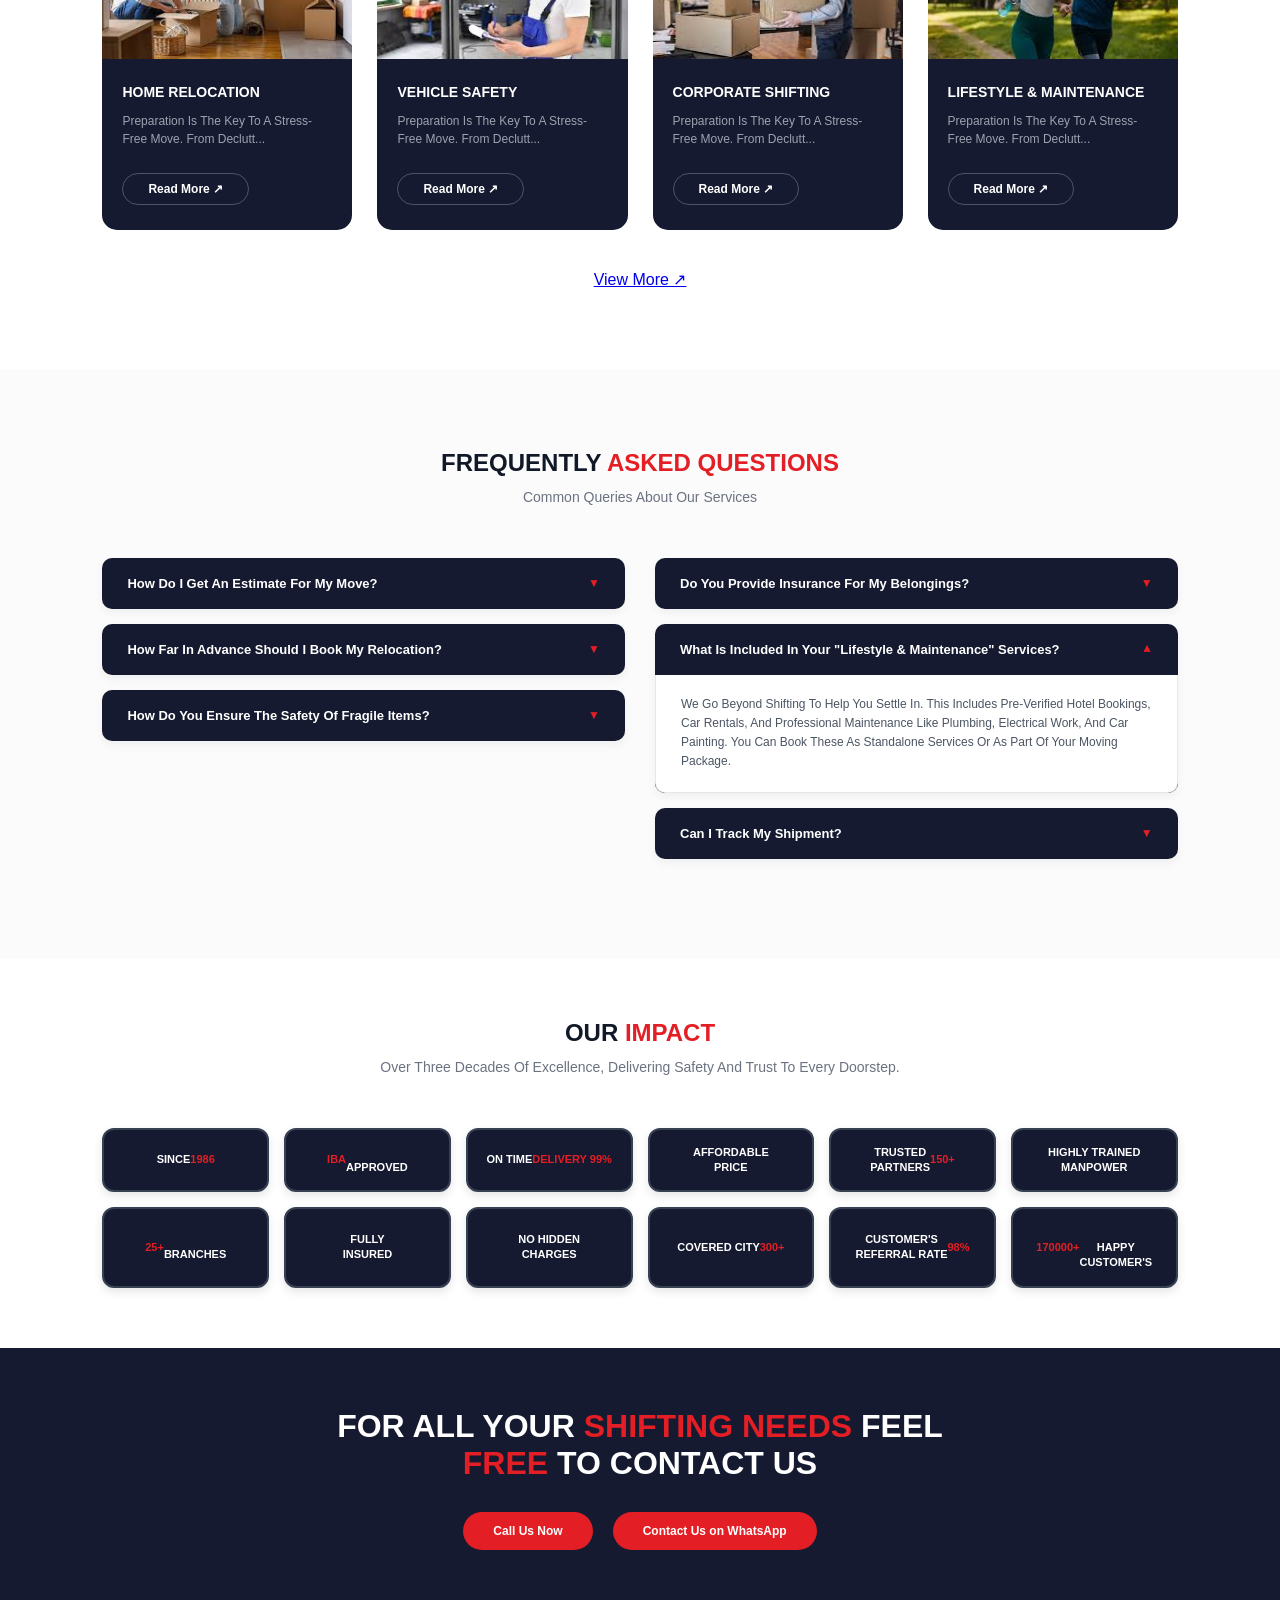
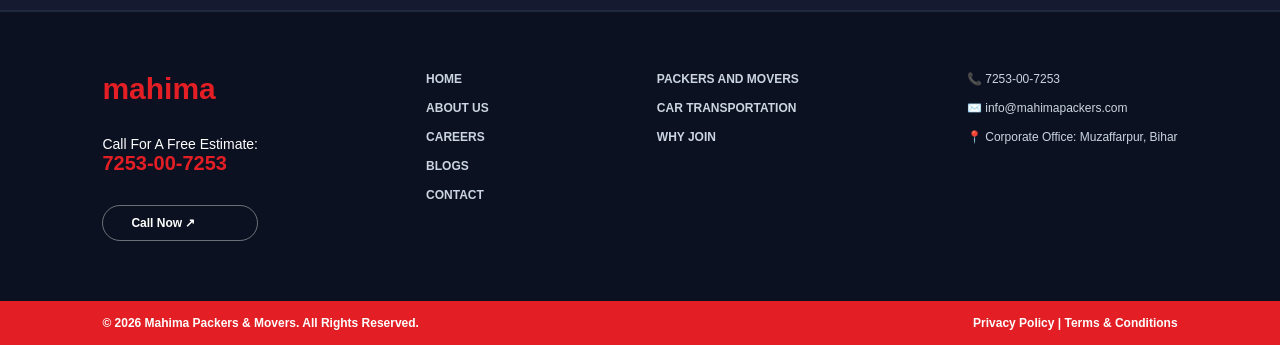
==== commit cde749d2: "Add files via upload" ====
--- a/index.html
+++ b/index.html
@@ -3,7 +3,6 @@
 <head>
     <meta charset="UTF-8">
     <meta name="viewport" content="width=device-width, initial-scale=1.0">
-    
     <title>Mahima Packers & Movers</title>
     <link rel="stylesheet" href="style.css">
     <link rel="stylesheet" href="https://cdnjs.cloudflare.com/ajax/libs/font-awesome/6.4.0/css/all.min.css">
@@ -14,33 +13,27 @@
         <div class="loader-line"></div>
     </div>
 
-    <header class="main-header-section">
-    <div class="top-header">
-        <div class="header-container">
-            <div class="logo-area">
-                <a href="#home" style="text-decoration: none;">
-                    <h2 class="company-logo">MAHIMA <span class="text-red">PACKERS & MOVERS</span></h2>
+    <header class="main-header" style="background-color: #ffffff; box-shadow: 0 2px 10px rgba(0,0,0,0.05); position: sticky; top: 0; z-index: 1000; padding: 15px 4%;">
+        <div style="display: flex; justify-content: space-between; align-items: center; max-width: 1200px; margin: 0 auto; flex-wrap: wrap; gap: 15px;">
+            
+            <div class="logo-area" style="text-align: center; margin: 0 auto; flex: 1 1 auto;">
+                <a href="index.html" style="text-decoration: none;">
+                    <h2 style="font-size: 22px; font-weight: 800; color: #0B122C; margin: 0; letter-spacing: -0.5px;">MAHIMA <span style="color: #E31E24;">PACKERS & MOVERS</span></h2>
                 </a>
             </div>
-
-            <button class="mobile-menu-toggle" aria-label="Toggle navigation">
-                <i class="fas fa-bars"></i>
-            </button>
-
-            <nav class="nav-main">
-    <a href="index.html">Home</a>
-    <a href="about.html">About Us</a>
-    <a href="services.html">Services</a>
-    <a href="index.html#how-it-works">Process</a>
-    <a href="index.html#settlement">Settlement</a>
-    <a href="tracking.html">Tracking</a>
-    <a href="index.html#payment" class="pay-link"><i class="fas fa-credit-card"></i> Online Payment</a>
-    <a href="contact.html">Contact Us</a>
-    <a href="#" class="btn-red quote-btn">Get Free Quote</a>
-</nav>
-        </div>
-    </div>
-</header>
+            
+            <nav style="display: flex; align-items: center; gap: 20px; flex-wrap: wrap; justify-content: center; margin: 0 auto; flex: 1 1 auto;">
+                <a href="index.html" style="text-decoration: none; color: #0B122C; font-weight: 600; font-size: 13.5px;">Home</a>
+                <a href="about.html" style="text-decoration: none; color: #0B122C; font-weight: 600; font-size: 13.5px;">About Us</a>
+                <a href="services.html" style="text-decoration: none; color: #0B122C; font-weight: 600; font-size: 13.5px;">Services</a>
+                <a href="index.html#services" style="text-decoration: none; color: #0B122C; font-weight: 600; font-size: 13.5px;">Our Core Services</a>
+                <a href="index.html#settlement" style="text-decoration: none; color: #0B122C; font-weight: 600; font-size: 13.5px;">Settlement Partner</a>
+                <a href="contact.html" style="text-decoration: none; color: #0B122C; font-weight: 600; font-size: 13.5px;">Contact Us</a>
+                <a href="#" style="background-color: #E31E24; color: #ffffff; padding: 8px 18px; border-radius: 4px; text-decoration: none; font-weight: 600; font-size: 13px; transition: background-color 0.3s;">Get Free Quote</a>
+            </nav>
+
+        </div>
+    </header>
     <section class="hero">
         <div class="hero-text">
             <h1>EXPERT <span class="text-red">CARE.</span><br>SEAMLESS <span class="text-red">MOVES.</span></h1>
--- a/style.css
+++ b/style.css
@@ -55,6 +55,23 @@
 .header-container {
     display: flex; justify-content: space-between; align-items: center;
     max-width: 1300px; margin: 0 auto; padding: 0 4%;
+    position: relative;
+}
+.mobile-menu-toggle {
+    display: none;
+    border: none;
+    background: transparent;
+    color: #151a30;
+    font-size: 1.2rem;
+    cursor: pointer;
+    padding: 10px;
+    border-radius: 10px;
+    align-items: center;
+    justify-content: center;
+    transition: background-color 0.2s ease;
+}
+.mobile-menu-toggle:hover {
+    background-color: rgba(227, 30, 36, 0.08);
 }
 .company-logo { color: #151a30; margin: 0; font-size: 22px; font-weight: 800; letter-spacing: -0.5px; }
 .text-red { color: #e31e24; }
@@ -63,6 +80,7 @@
 .nav-main a {
     text-decoration: none; color: #151a30; font-weight: 600;
     font-size: 14px; transition: 0.3s;
+    white-space: nowrap;
 }
 .nav-main a:not(.btn-red):hover { color: #e31e24; }
 
@@ -3735,4 +3753,85 @@
     font-size: 18px;
     margin-top: 25px;
     font-weight: 700;
+}
+/* ==========================================================================
+   📱 ULTIMATE MOBILE RESPONSIVENESS FIXES (Phone View)
+   ========================================================================== */
+
+@media screen and (max-width: 768px) {
+    /* 1. Mobile Hamburger Menu Fix */
+    .menu-toggle {
+        display: block !important;
+    }
+    
+    .nav-main {
+        display: none;
+        flex-direction: column;
+        width: 100%;
+        background-color: #ffffff;
+        position: absolute;
+        top: 65px; /* Navbar ke theek neeche */
+        left: 0;
+        padding: 20px;
+        box-shadow: 0 8px 15px rgba(0,0,0,0.1);
+        gap: 15px;
+        text-align: center;
+    }
+    
+    .nav-main.mobile-active {
+        display: flex !important;
+    }
+
+    /* 2. Fix About & Director Sections (Stack items vertically) */
+    .about-container {
+        gap: 30px !important;
+        flex-direction: column !important;
+    }
+
+    .about-text, .about-image, .director-card-wrapper, .director-message-text {
+        min-width: 100% !important;
+        width: 100% !important;
+        text-align: center; /* Phone par center text zyada clean lagta hai */
+    }
+
+    .tagline-quote {
+        font-size: 20px !important;
+        text-align: left;
+    }
+
+    /* 3. Typography Adjustments (Make Headings Smaller) */
+    .about-banner {
+        padding: 50px 4% !important;
+    }
+
+    .about-banner h1 {
+        font-size: 26px !important;
+    }
+
+    .about-text h2, .director-message-text h2 {
+        font-size: 24px !important;
+    }
+
+    /* 4. Fix Stats Dashboard (Stack vertically instead of horizontally) */
+    .stats-wrapper {
+        flex-direction: column !important;
+        gap: 20px !important;
+        padding: 30px 4% !important;
+    }
+
+    .stat-box {
+        margin: 10px 0 !important;
+    }
+
+    /* 5. Fix Director Card width for small screens */
+    .director-card {
+        padding: 30px 15px !important;
+        max-width: 100% !important;
+        box-sizing: border-box;
+    }
+
+    /* 6. Fix "Why Choose Us" Grid */
+    .figma-grid {
+        grid-template-columns: 1fr !important; /* Phone par 1 column */
+    }
 }
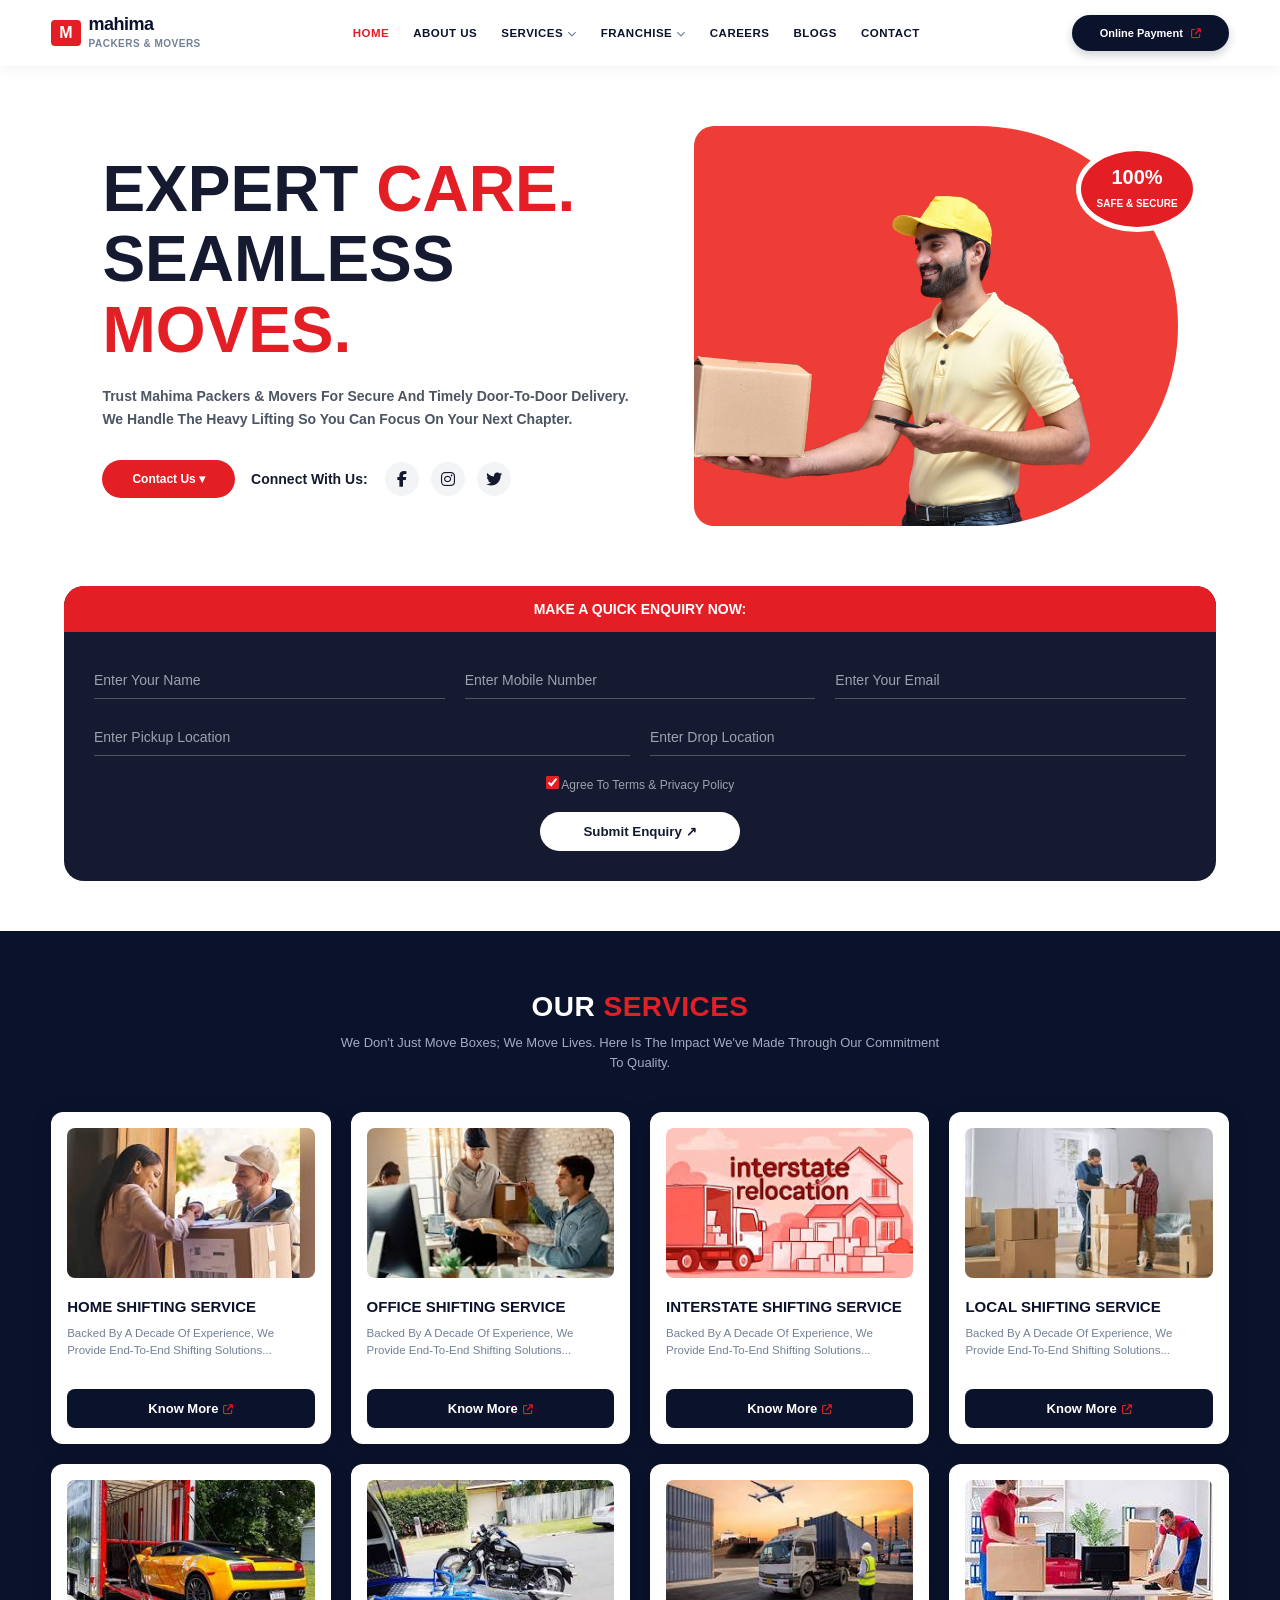
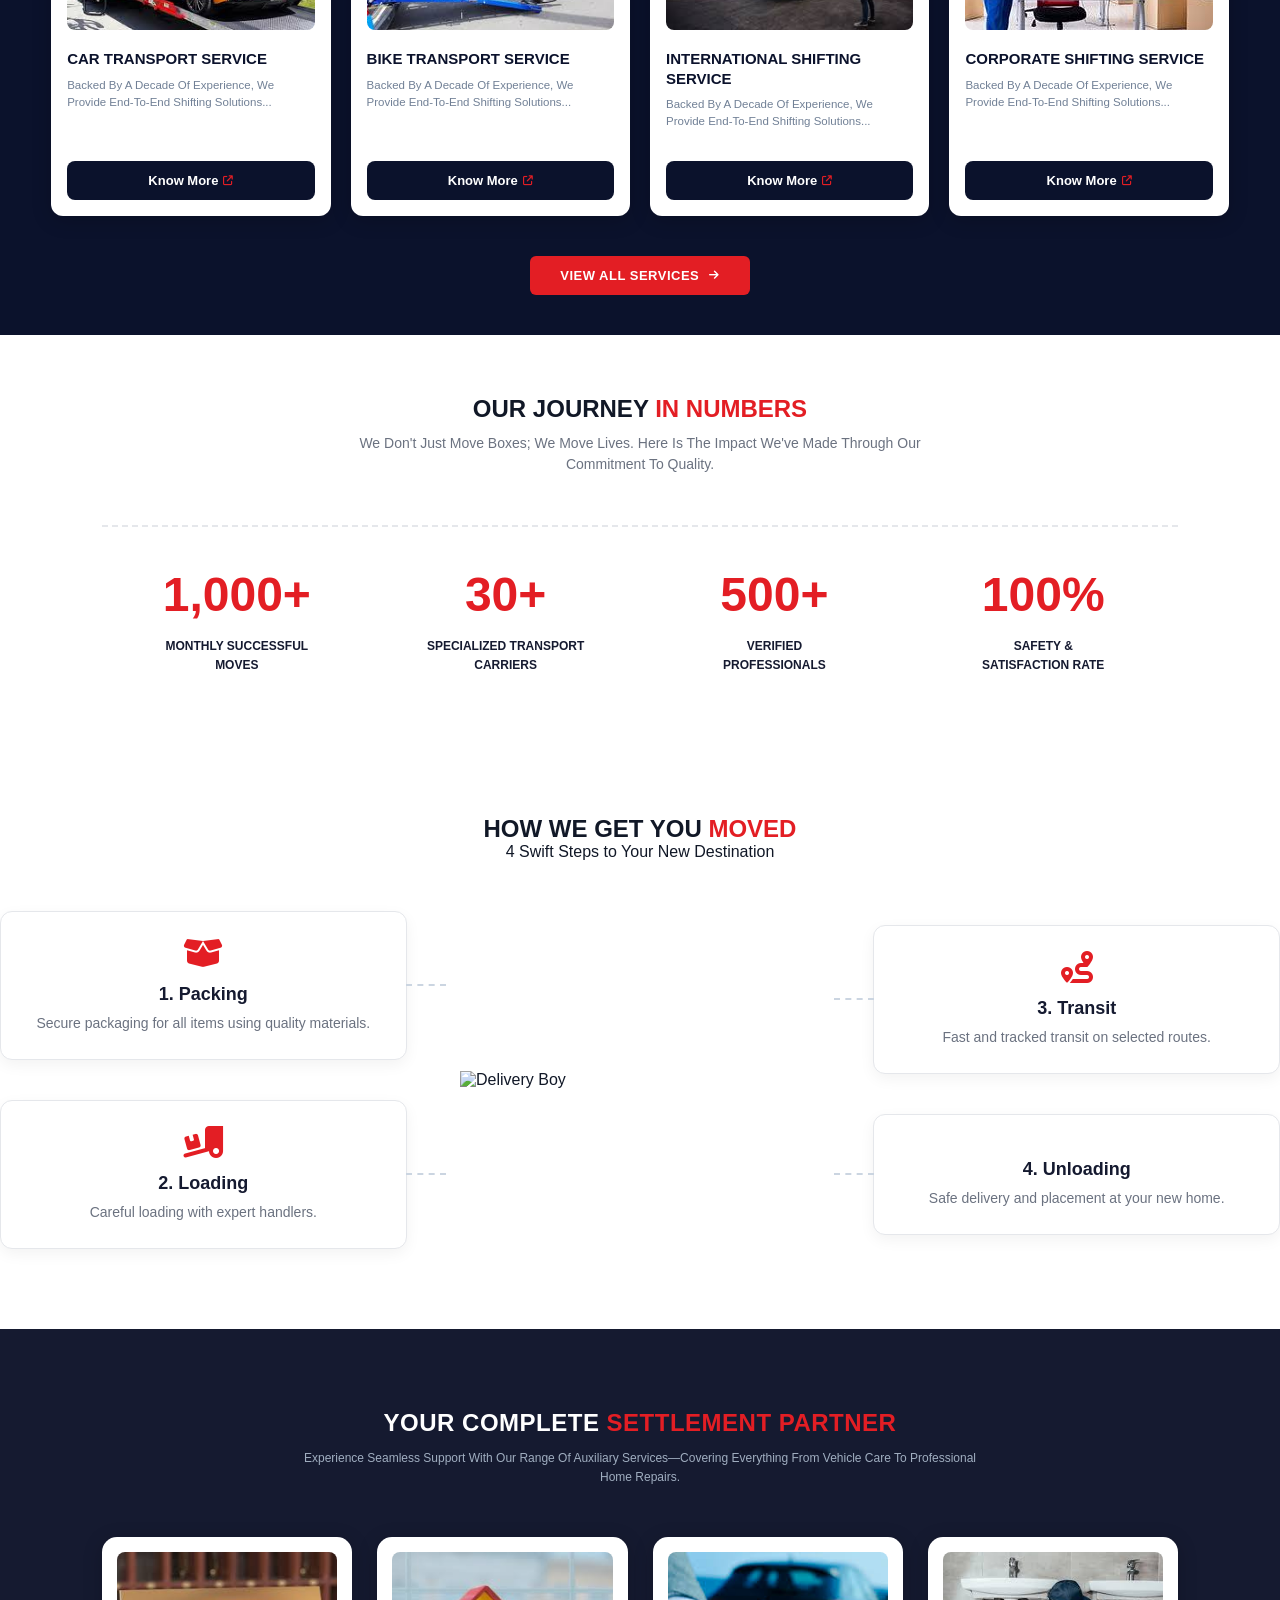
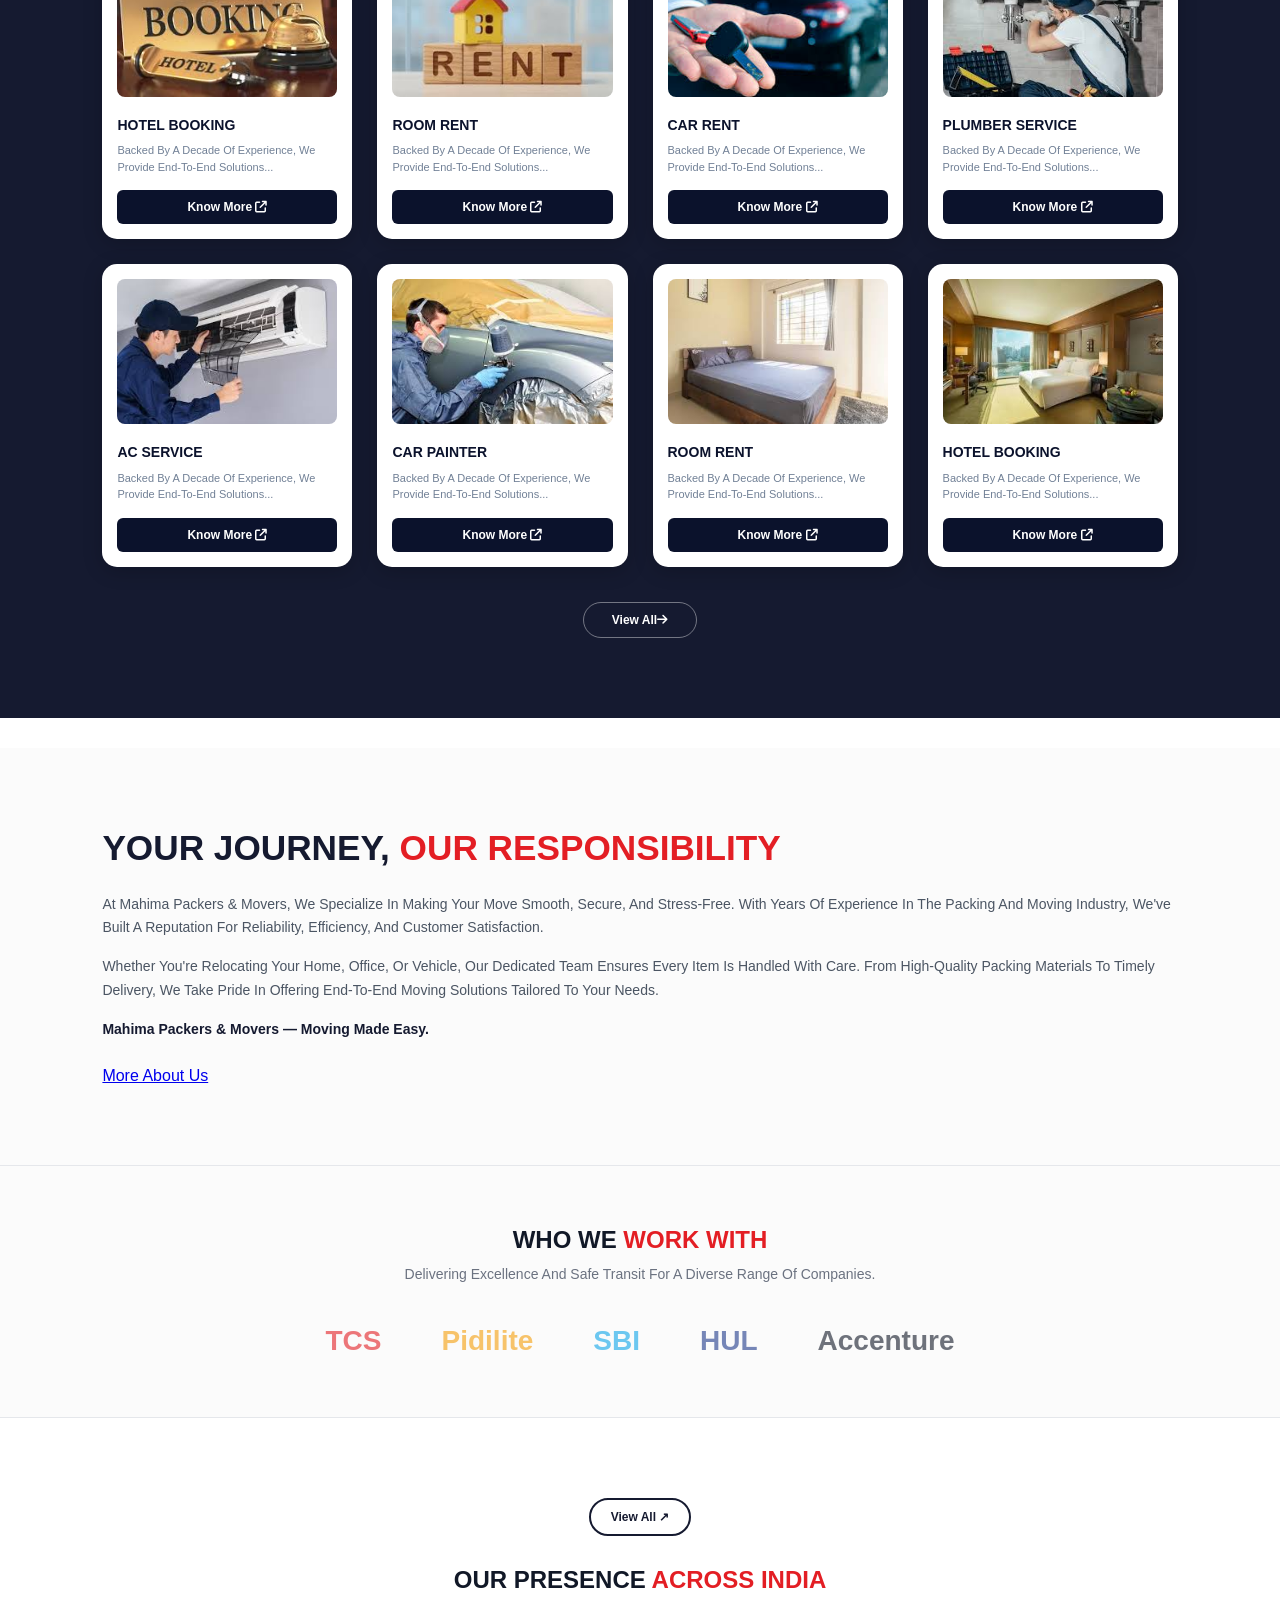
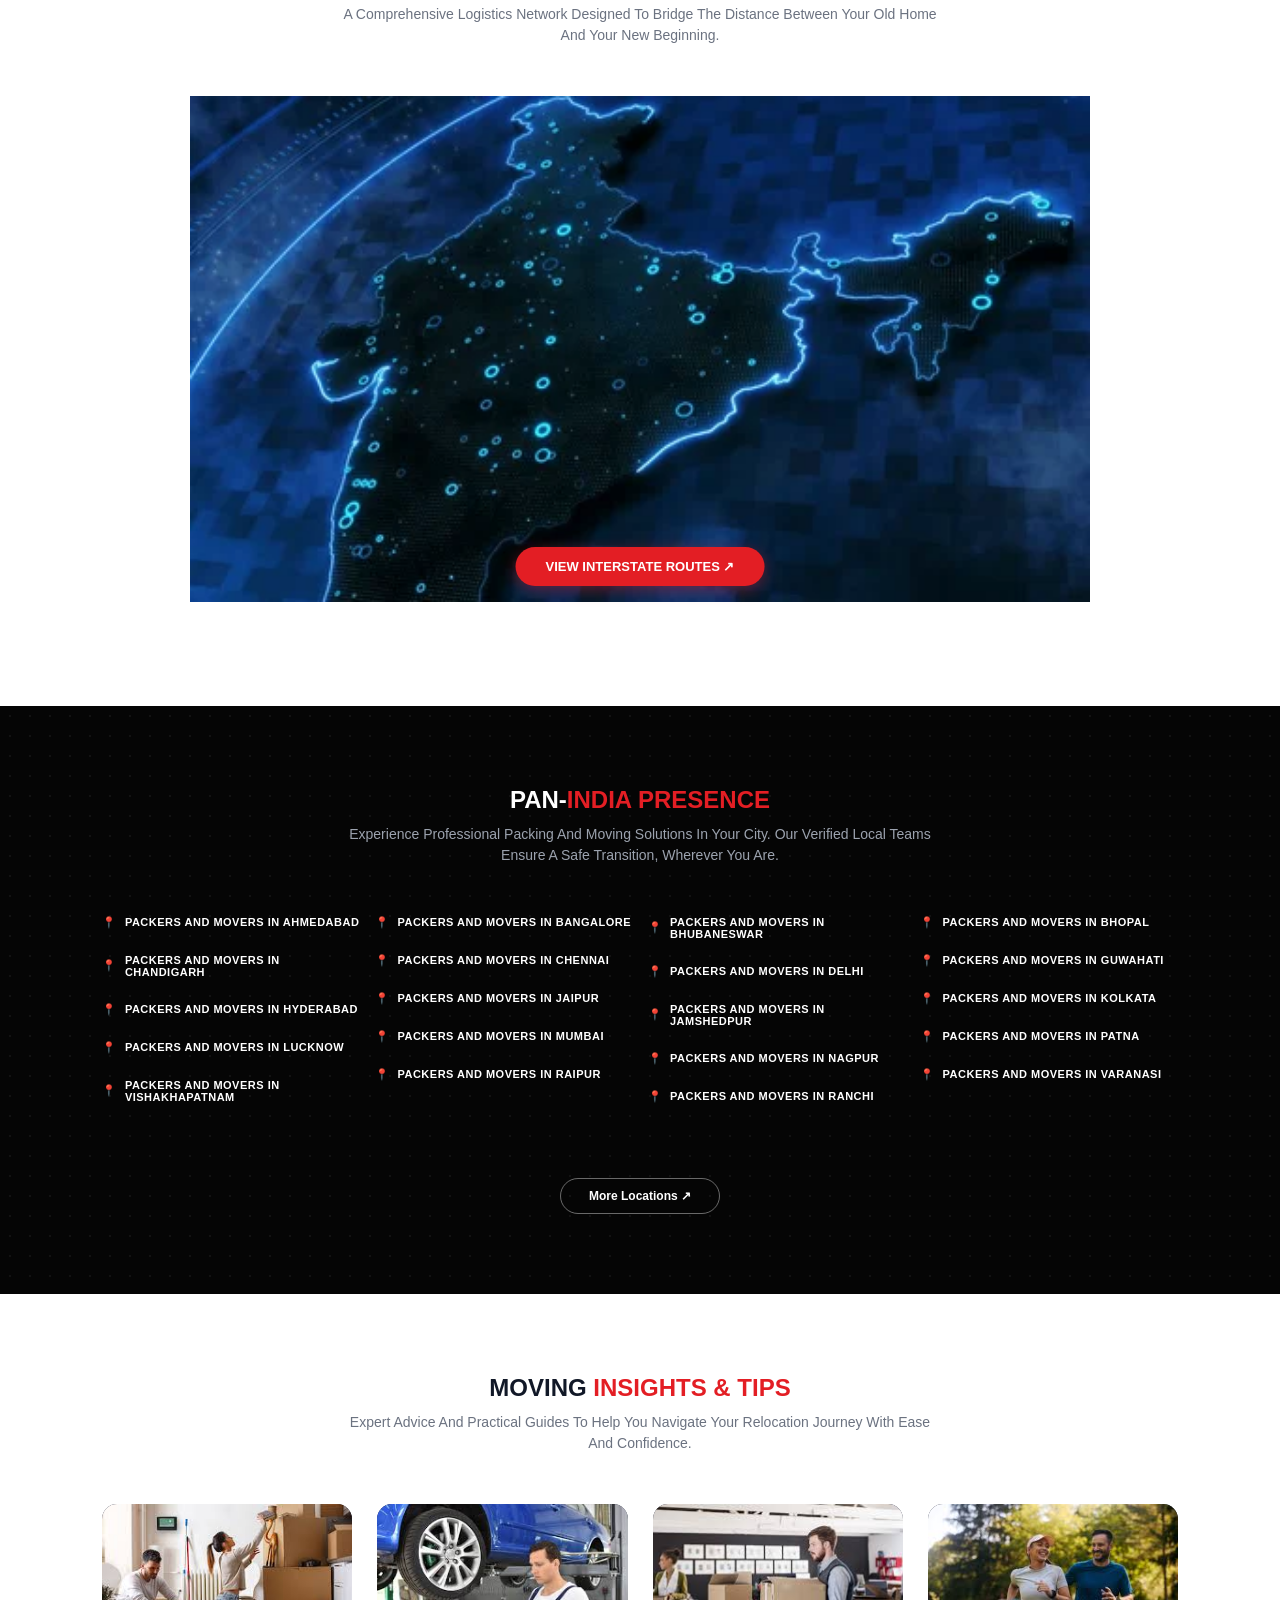
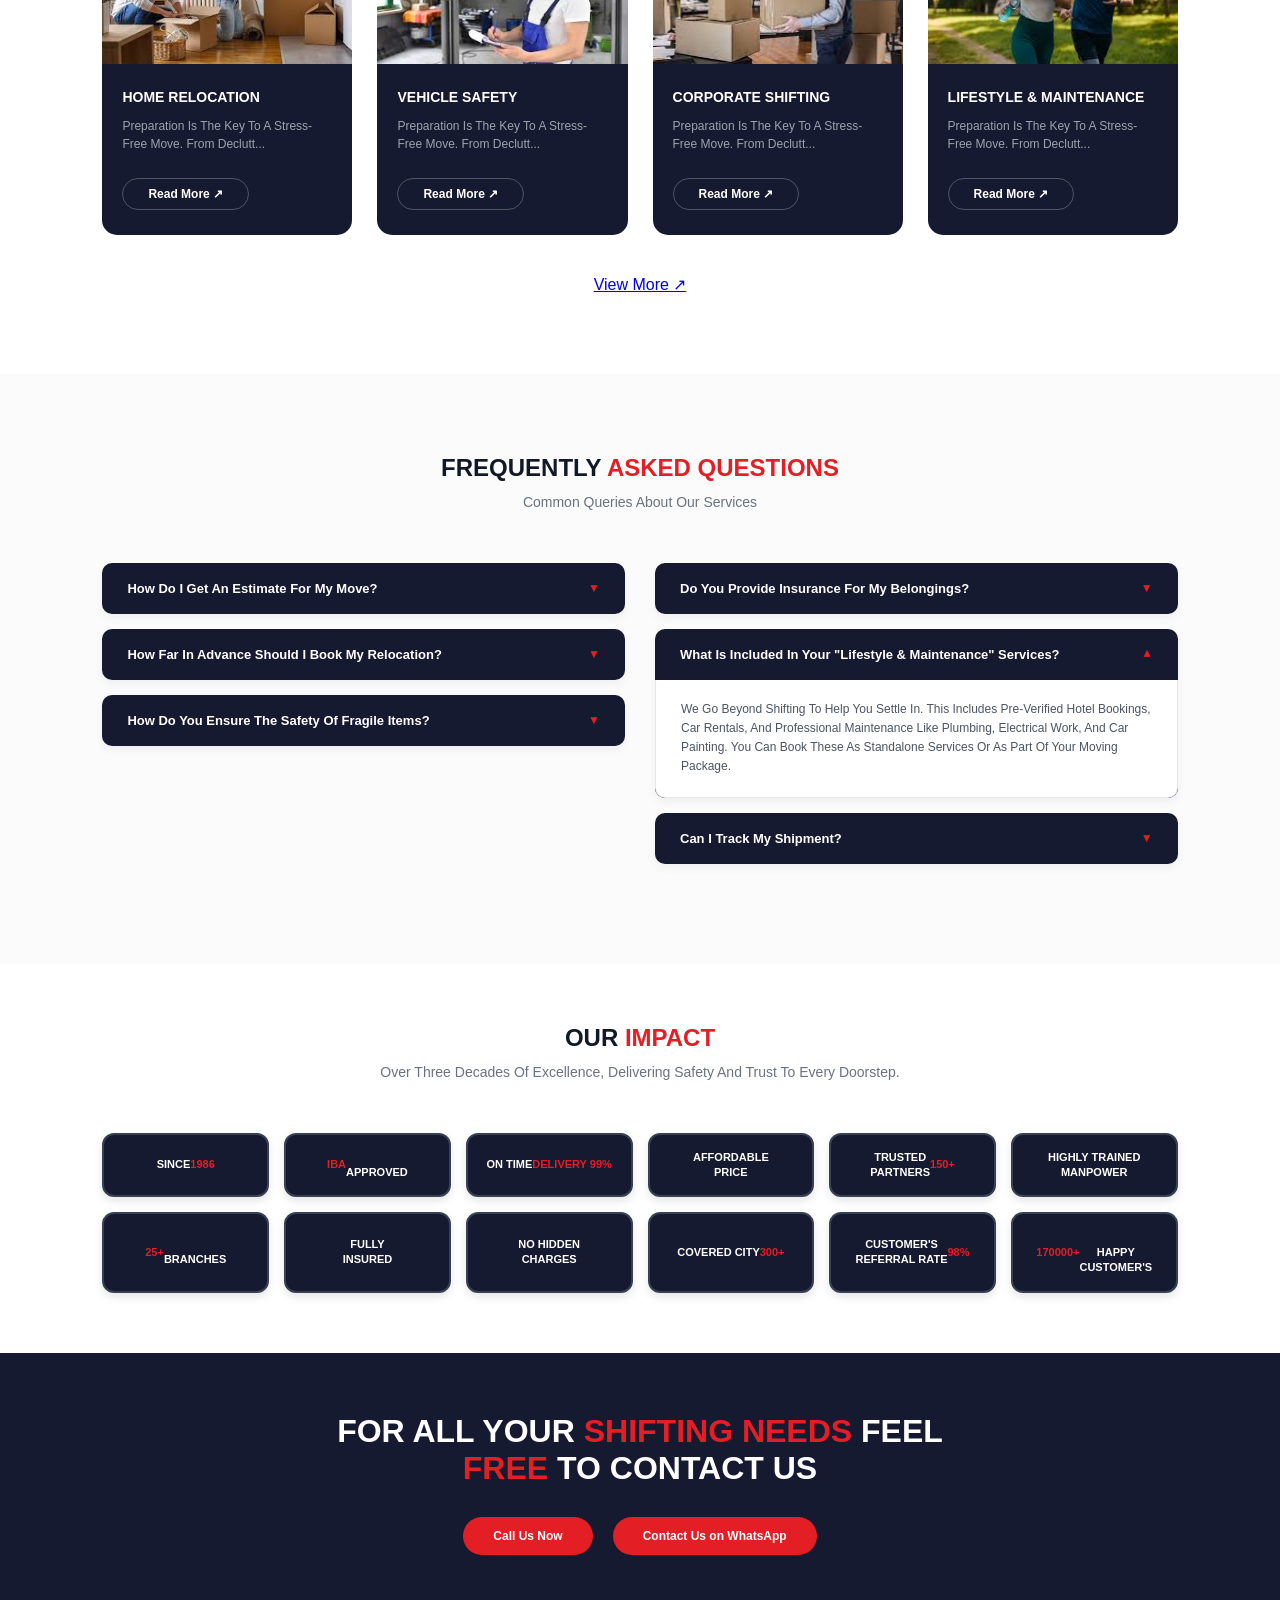
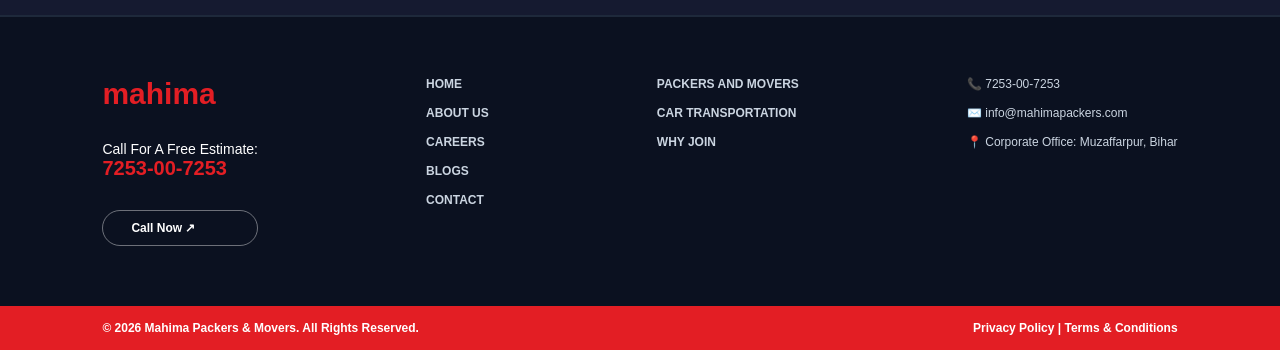
==== commit 227847f9: "Add files via upload" ====
--- a/index.html
+++ b/index.html
@@ -13,24 +13,44 @@
         <div class="loader-line"></div>
     </div>
 
-    <header class="main-header" style="background-color: #ffffff; box-shadow: 0 2px 10px rgba(0,0,0,0.05); position: sticky; top: 0; z-index: 1000; padding: 15px 4%;">
-        <div style="display: flex; justify-content: space-between; align-items: center; max-width: 1200px; margin: 0 auto; flex-wrap: wrap; gap: 15px;">
+    <header class="main-header" style="background-color: #ffffff; box-shadow: 0 2px 15px rgba(0,0,0,0.06); position: sticky; top: 0; z-index: 1000; padding: 15px 4%;">
+        <div style="display: flex; justify-content: space-between; align-items: center; max-width: 1250px; margin: 0 auto; flex-wrap: wrap; gap: 20px;">
             
-            <div class="logo-area" style="text-align: center; margin: 0 auto; flex: 1 1 auto;">
-                <a href="index.html" style="text-decoration: none;">
-                    <h2 style="font-size: 22px; font-weight: 800; color: #0B122C; margin: 0; letter-spacing: -0.5px;">MAHIMA <span style="color: #E31E24;">PACKERS & MOVERS</span></h2>
+            <div class="logo-area" style="display: flex; align-items: center; flex: 1 1 auto; min-width: 200px;">
+                <a href="index.html" style="text-decoration: none; display: flex; align-items: center; gap: 8px;">
+                    <div style="background-color: #E31E24; color: white; padding: 4px 8px; font-weight: bold; font-size: 16px; border-radius: 4px;">M</div>
+                    <div>
+                        <h2 style="font-size: 18px; font-weight: 800; color: #0B122C; margin: 0; letter-spacing: -0.5px; line-height: 1;">mahima</h2>
+                        <span style="font-weight: 600; font-size: 10px; color: #718096; letter-spacing: 0.5px;">PACKERS & MOVERS</span>
+                    </div>
                 </a>
             </div>
             
-            <nav style="display: flex; align-items: center; gap: 20px; flex-wrap: wrap; justify-content: center; margin: 0 auto; flex: 1 1 auto;">
-                <a href="index.html" style="text-decoration: none; color: #0B122C; font-weight: 600; font-size: 13.5px;">Home</a>
-                <a href="about.html" style="text-decoration: none; color: #0B122C; font-weight: 600; font-size: 13.5px;">About Us</a>
-                <a href="services.html" style="text-decoration: none; color: #0B122C; font-weight: 600; font-size: 13.5px;">Services</a>
-                <a href="index.html#services" style="text-decoration: none; color: #0B122C; font-weight: 600; font-size: 13.5px;">Our Core Services</a>
-                <a href="index.html#settlement" style="text-decoration: none; color: #0B122C; font-weight: 600; font-size: 13.5px;">Settlement Partner</a>
-                <a href="contact.html" style="text-decoration: none; color: #0B122C; font-weight: 600; font-size: 13.5px;">Contact Us</a>
-                <a href="#" style="background-color: #E31E24; color: #ffffff; padding: 8px 18px; border-radius: 4px; text-decoration: none; font-weight: 600; font-size: 13px; transition: background-color 0.3s;">Get Free Quote</a>
+            <nav style="display: flex; align-items: center; gap: 24px; flex-wrap: wrap; justify-content: center; flex: 2 1 auto;">
+                <a href="index.html" style="text-decoration: none; color: #E31E24; font-weight: 700; font-size: 11.5px; text-transform: uppercase; letter-spacing: 0.5px;">Home</a>
+                
+                <a href="about.html" style="text-decoration: none; color: #0B122C; font-weight: 700; font-size: 11.5px; text-transform: uppercase; letter-spacing: 0.5px; transition: color 0.3s;" onmouseover="this.style.color='#E31E24'" onmouseout="this.style.color='#0B122C'">About Us</a>
+                
+                <a href="services.html" style="text-decoration: none; color: #0B122C; font-weight: 700; font-size: 11.5px; text-transform: uppercase; letter-spacing: 0.5px; transition: color 0.3s; display: flex; align-items: center; gap: 4px;" onmouseover="this.style.color='#E31E24'" onmouseout="this.style.color='#0B122C'">
+                    Services <i class="fas fa-chevron-down" style="font-size: 9px; color: #718096;"></i>
+                </a>
+                
+                <a href="#" style="text-decoration: none; color: #0B122C; font-weight: 700; font-size: 11.5px; text-transform: uppercase; letter-spacing: 0.5px; transition: color 0.3s; display: flex; align-items: center; gap: 4px;" onmouseover="this.style.color='#E31E24'" onmouseout="this.style.color='#0B122C'">
+                    Franchise <i class="fas fa-chevron-down" style="font-size: 9px; color: #718096;"></i>
+                </a>
+                
+                <a href="careers.html" style="text-decoration: none; color: #0B122C; font-weight: 700; font-size: 11.5px; text-transform: uppercase; letter-spacing: 0.5px; transition: color 0.3s;" onmouseover="this.style.color='#E31E24'" onmouseout="this.style.color='#0B122C'">Careers</a>
+                
+                <a href="blog.html" style="text-decoration: none; color: #0B122C; font-weight: 700; font-size: 11.5px; text-transform: uppercase; letter-spacing: 0.5px; transition: color 0.3s;" onmouseover="this.style.color='#E31E24'" onmouseout="this.style.color='#0B122C'">Blogs</a>
+                
+                <a href="contact.html" style="text-decoration: none; color: #0B122C; font-weight: 700; font-size: 11.5px; text-transform: uppercase; letter-spacing: 0.5px; transition: color 0.3s;" onmouseover="this.style.color='#E31E24'" onmouseout="this.style.color='#0B122C'">Contact</a>
             </nav>
+
+            <div class="header-btn" style="flex: 1 1 auto; text-align: right; min-width: 150px;">
+                <a href="https://pages.razorpay.com/pl_MLG0ca5YcAseS1/view" style="background-color: #0B122C; color: #ffffff; padding: 12px 28px; border-radius: 30px; text-decoration: none; font-weight: 600; font-size: 11px; display: inline-flex; align-items: center; transition: background-color 0.3s; box-shadow: 0 4px 10px rgba(11, 18, 44, 0.2);" onmouseover="this.style.backgroundColor='#E31E24'" onmouseout="this.style.backgroundColor='#0B122C'">
+                    Online Payment <i class="fas fa-arrow-up-right-from-square" style="font-size: 10px; margin-left: 8px; color: #E31E24;"></i>
+                </a>
+            </div>
 
         </div>
     </header>
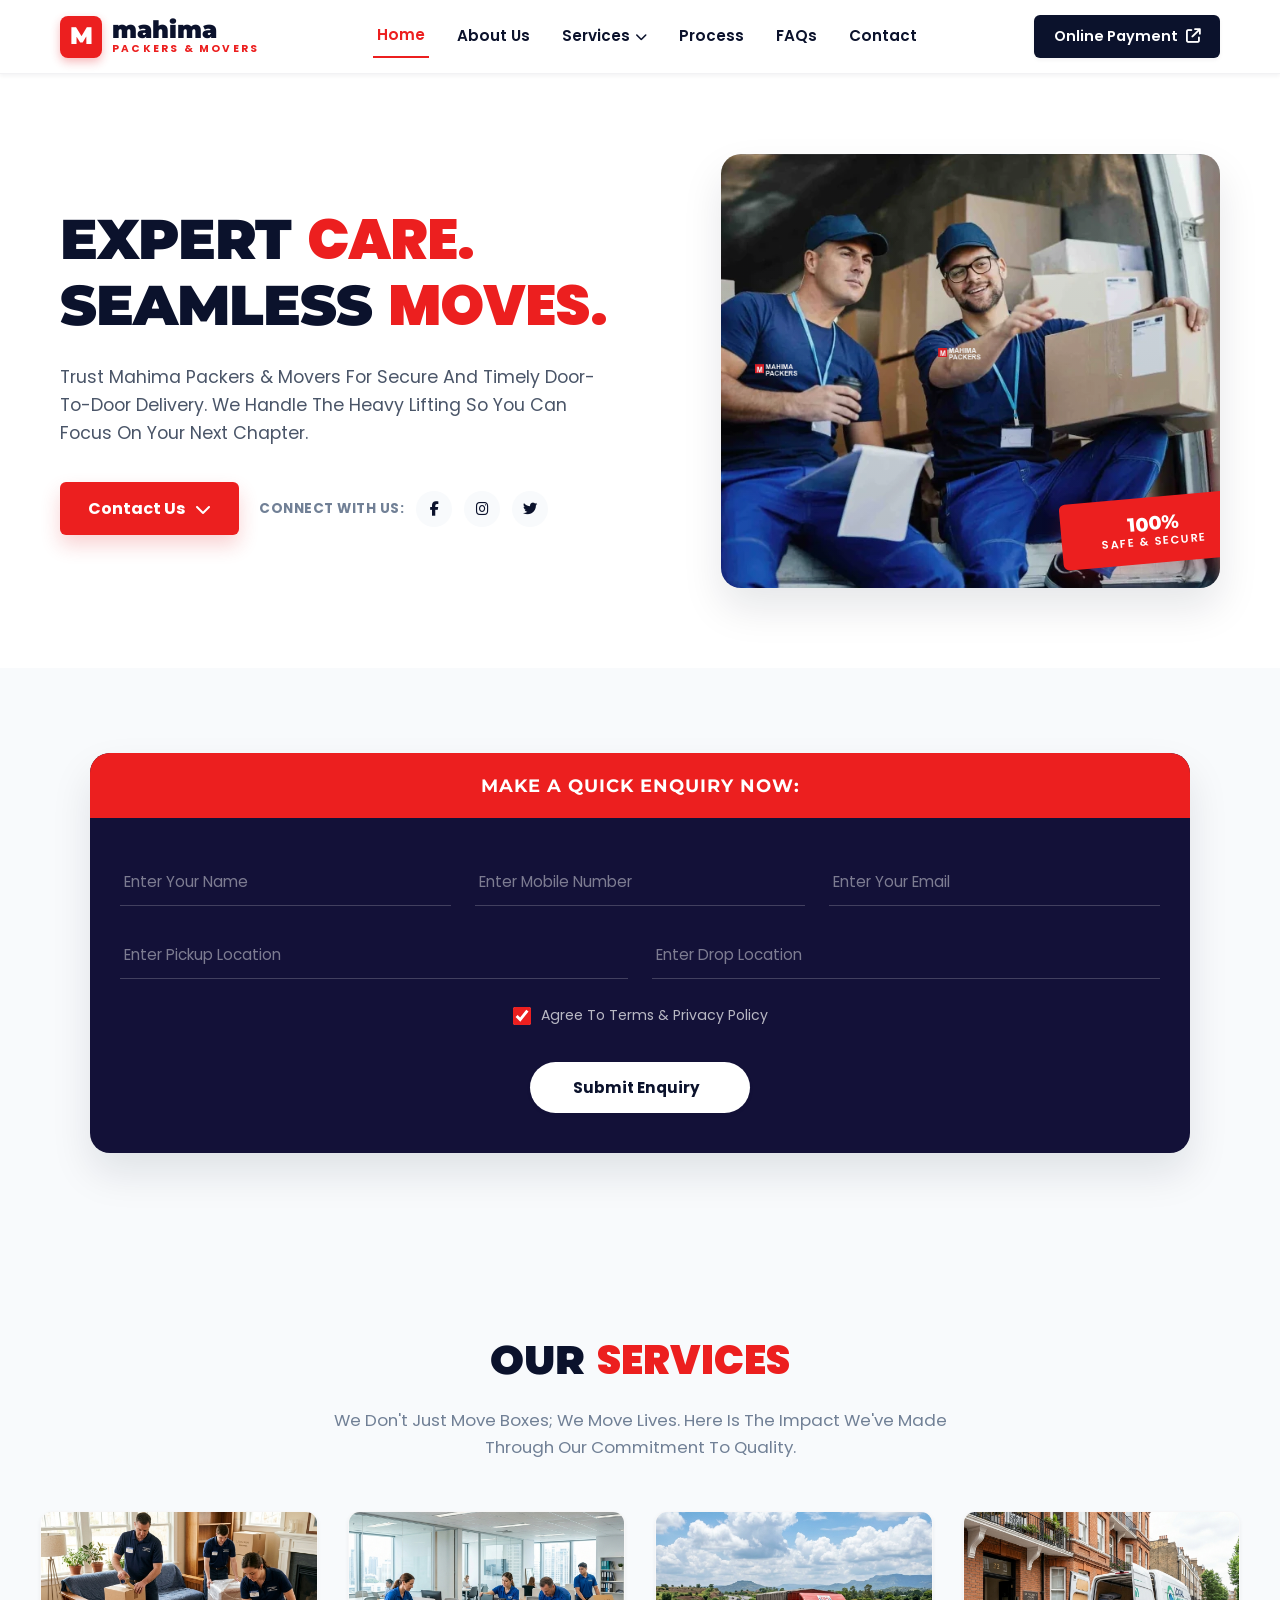
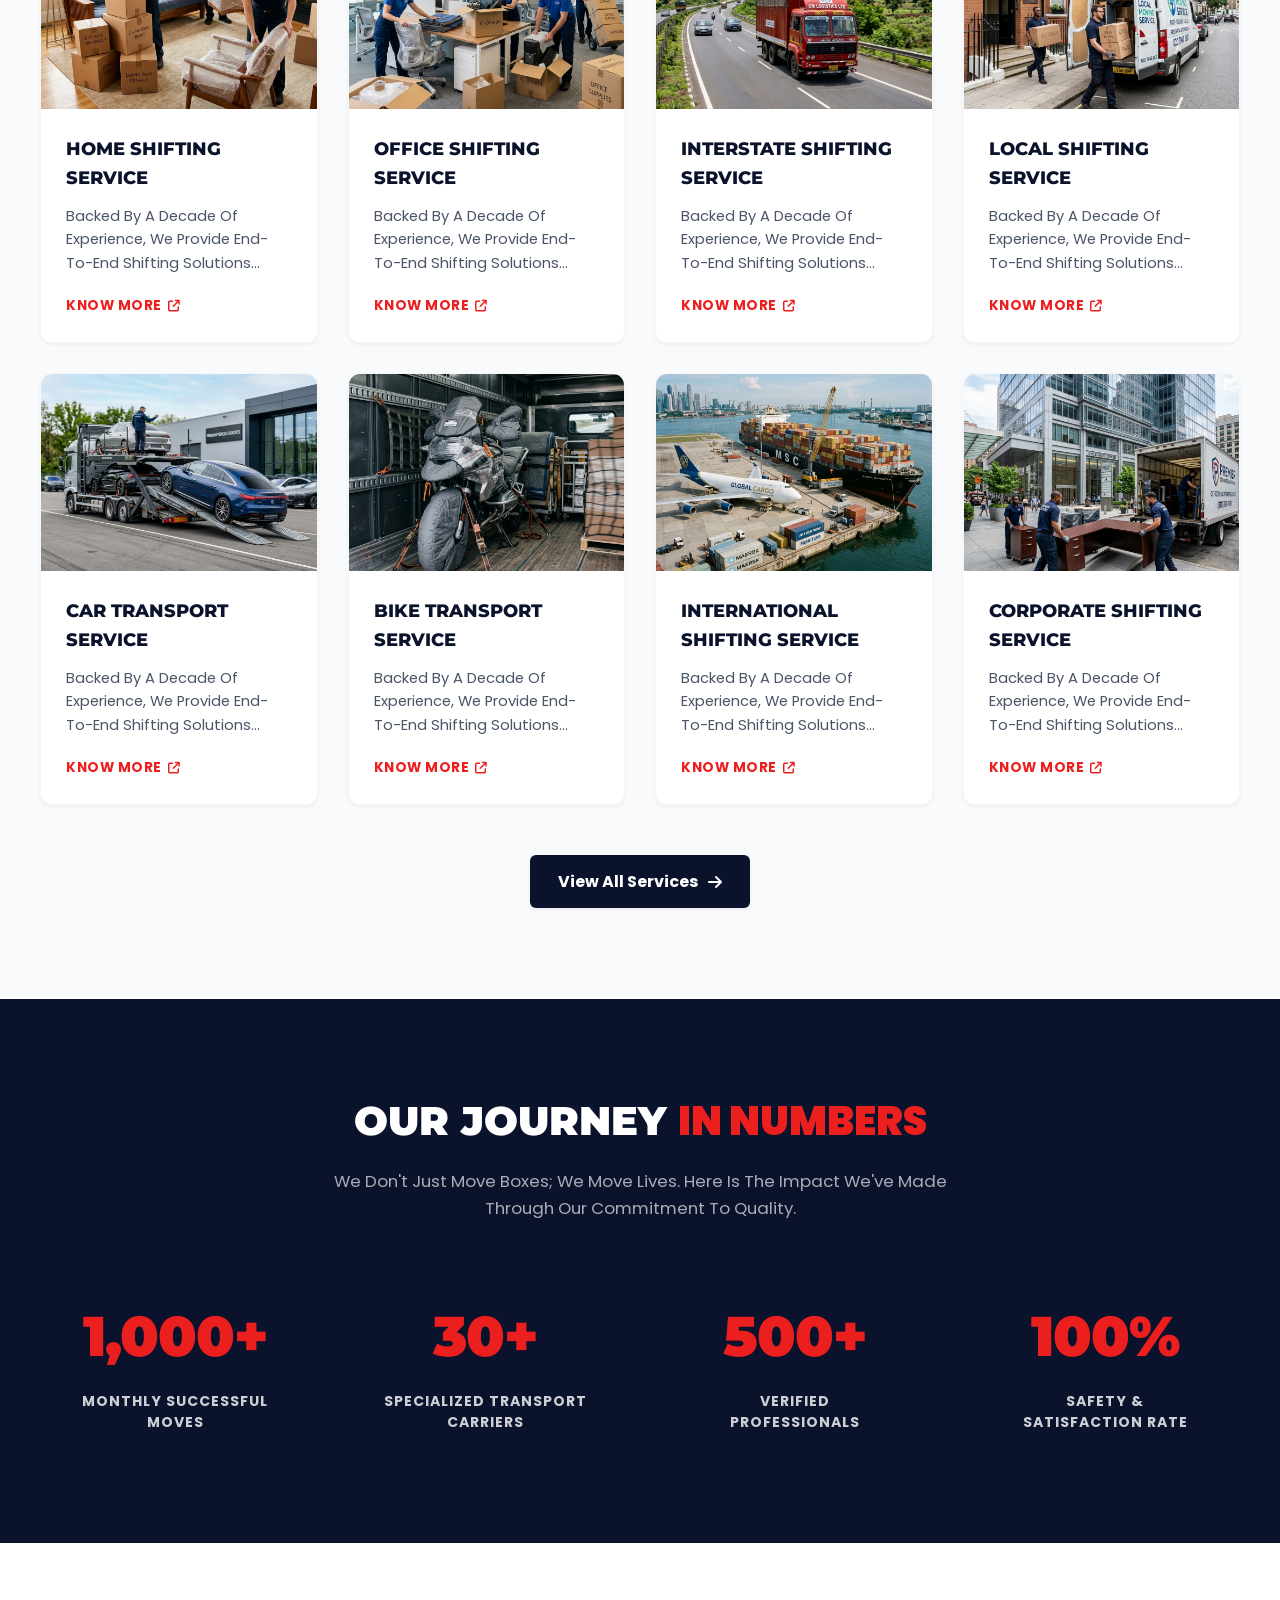
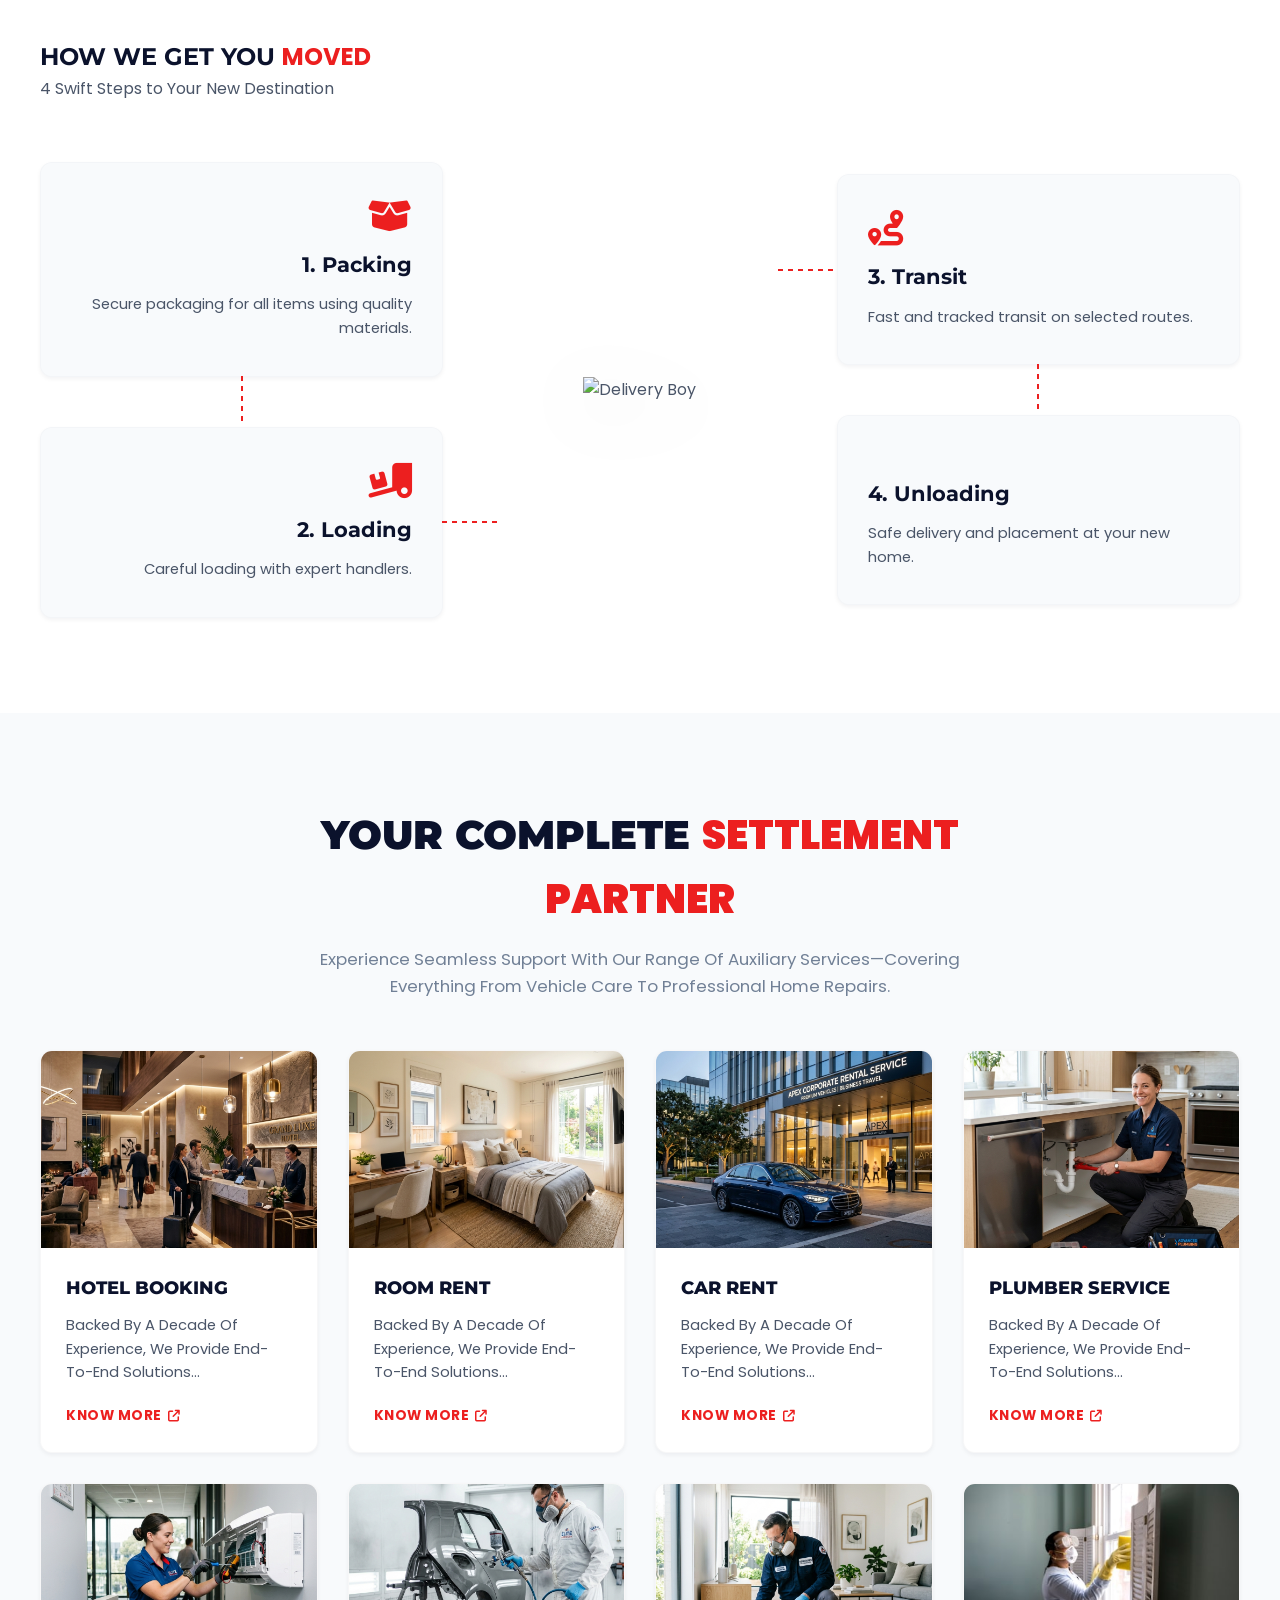
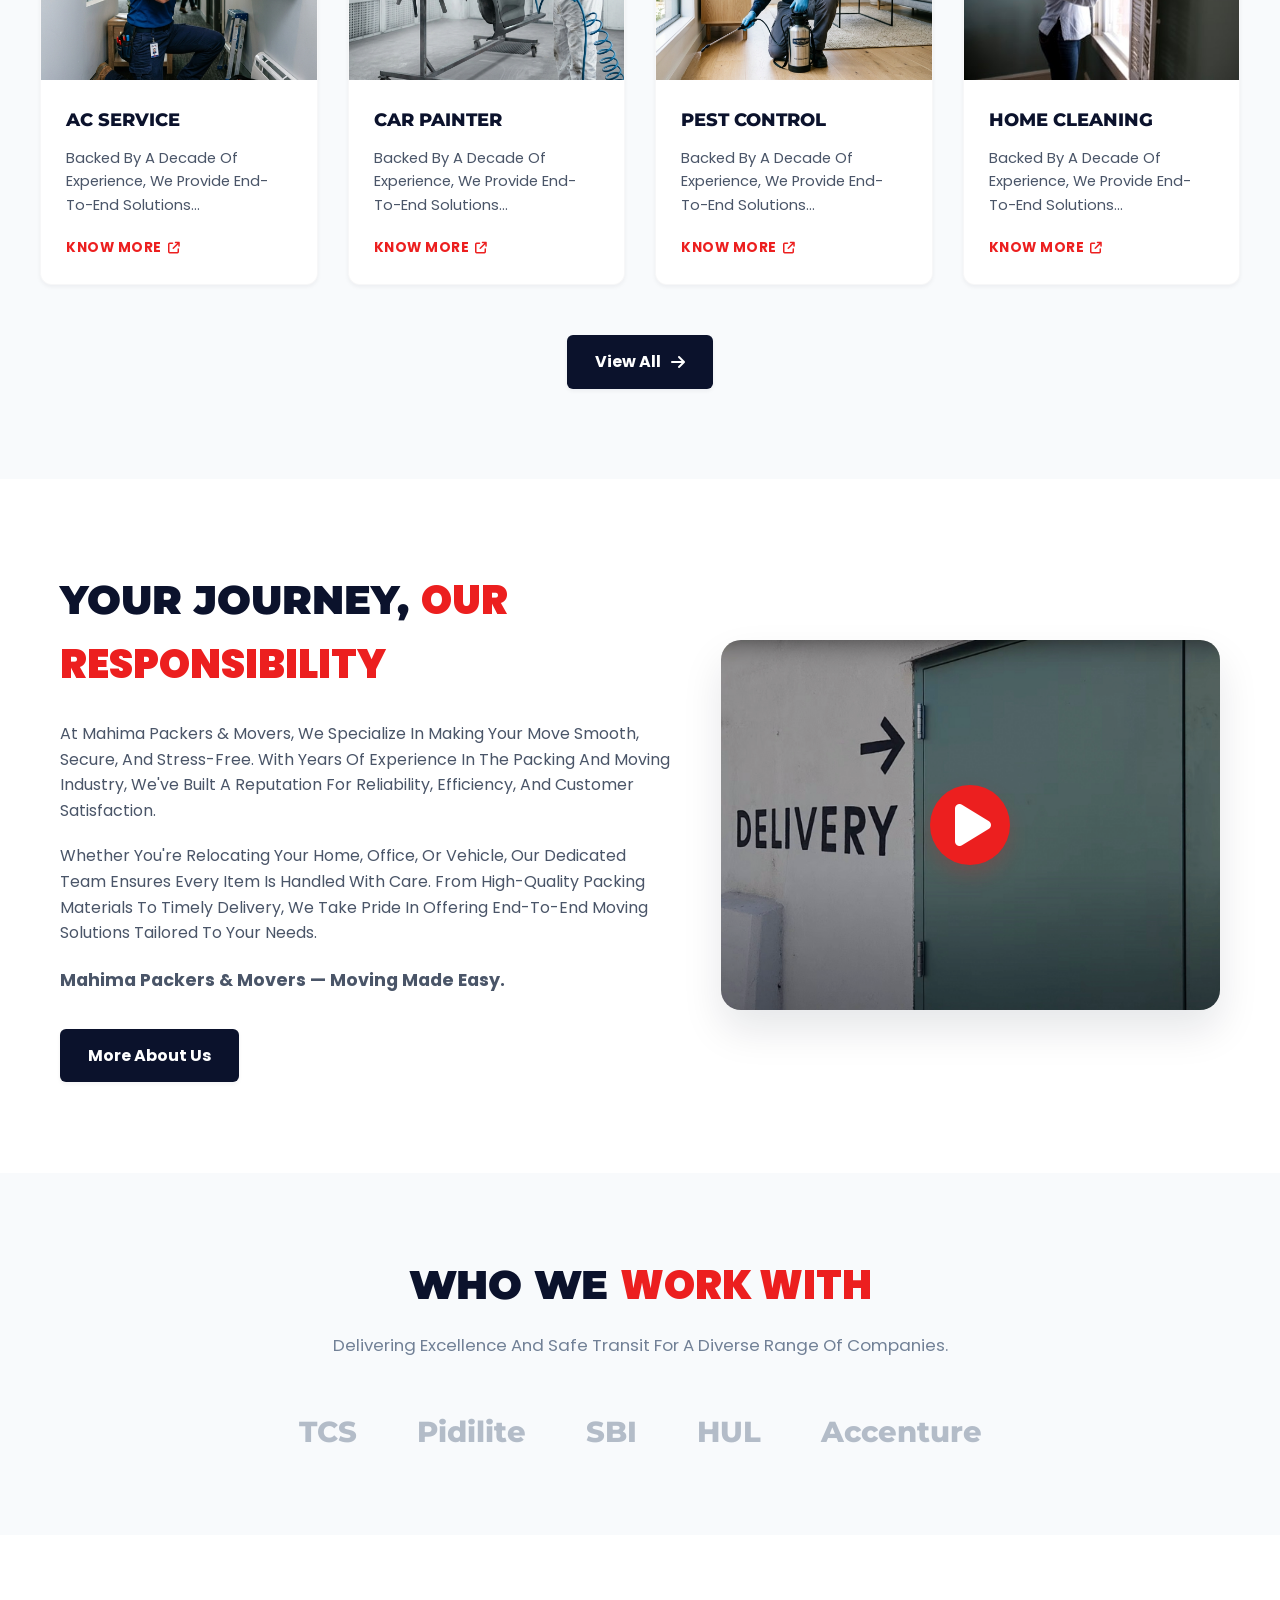
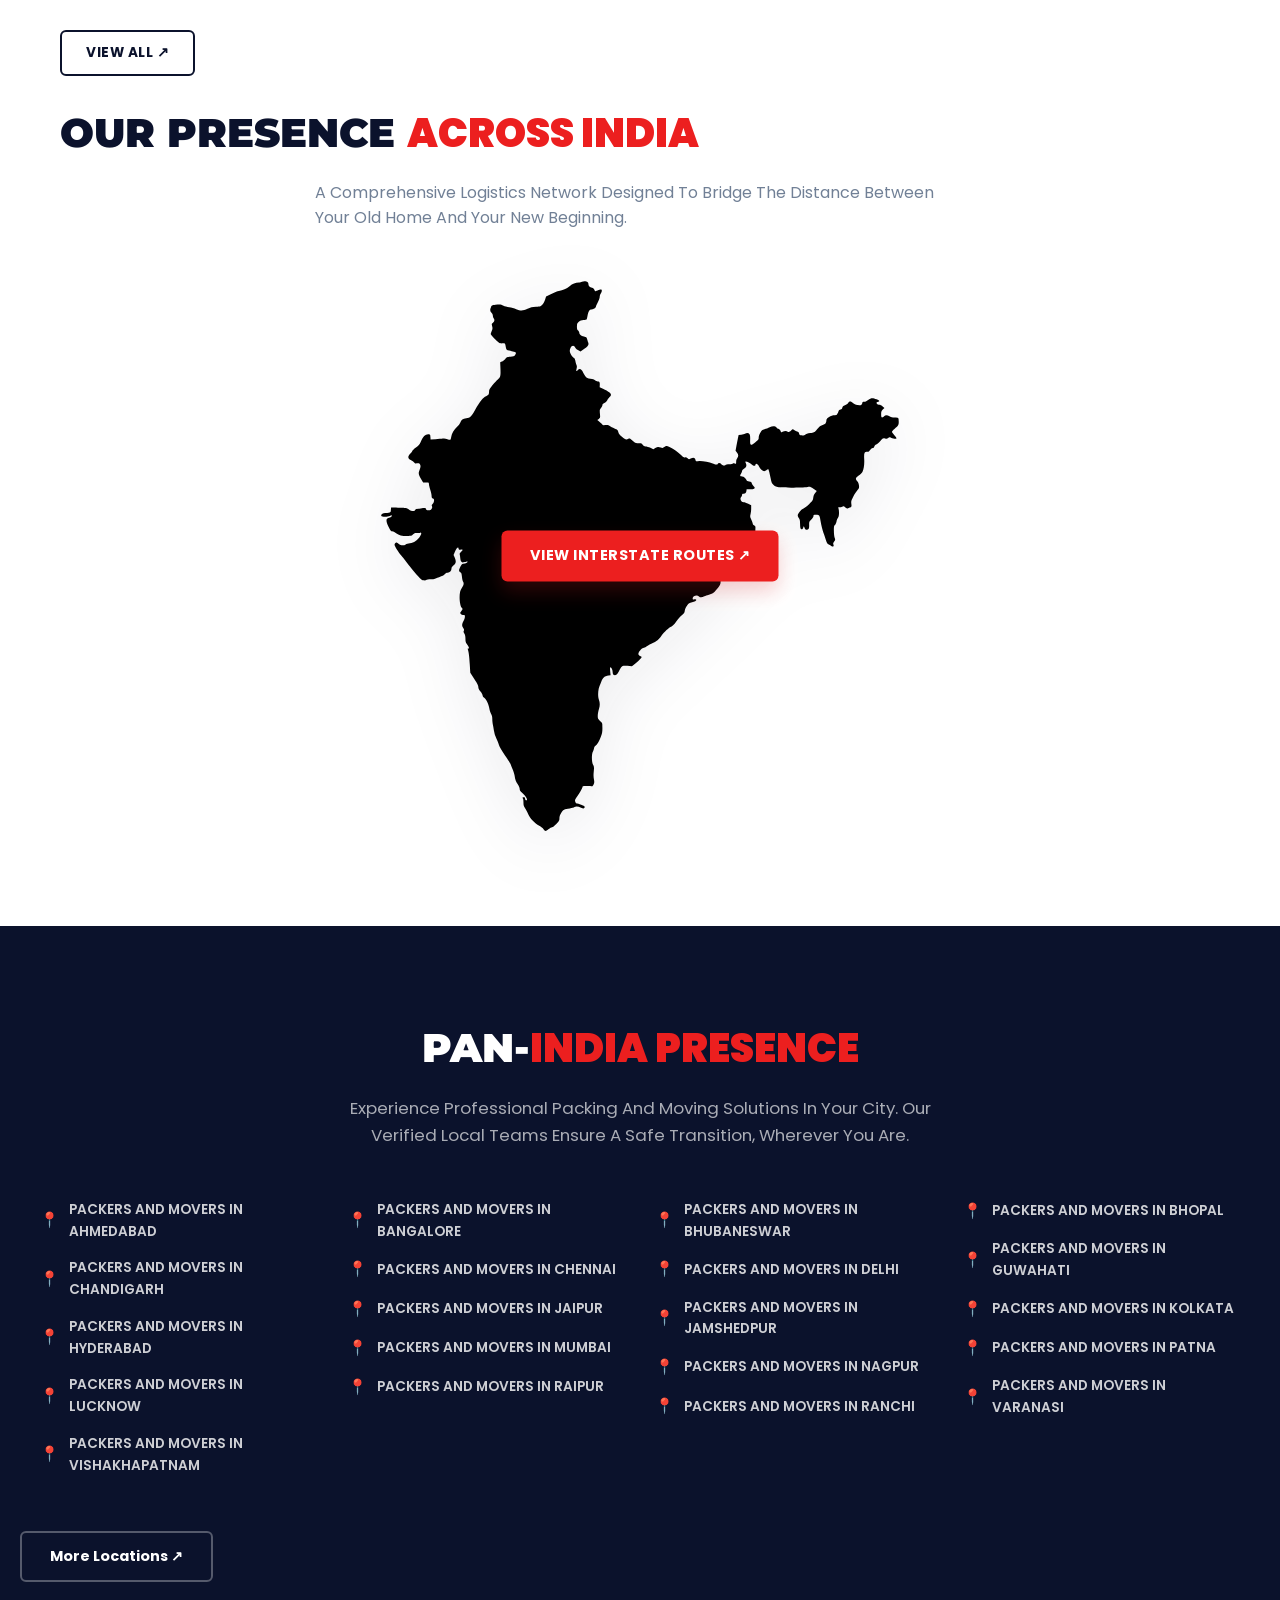
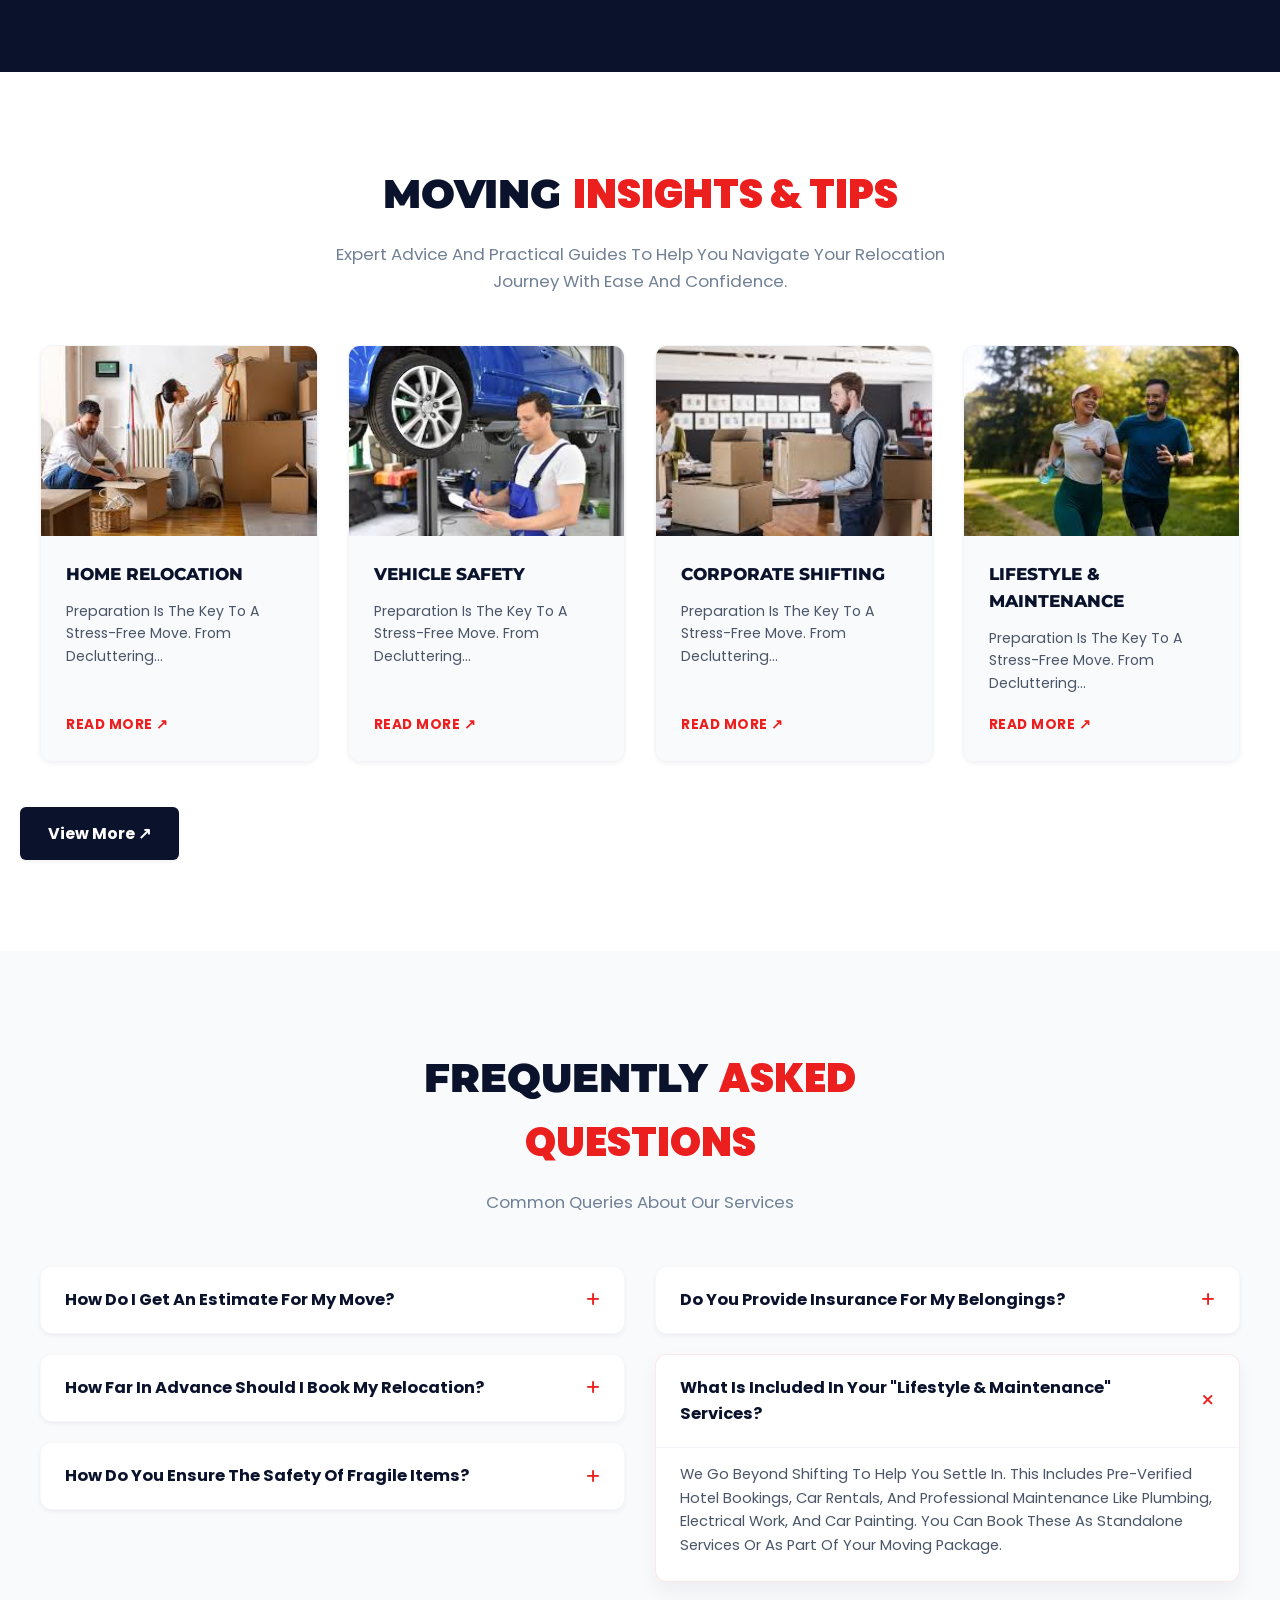
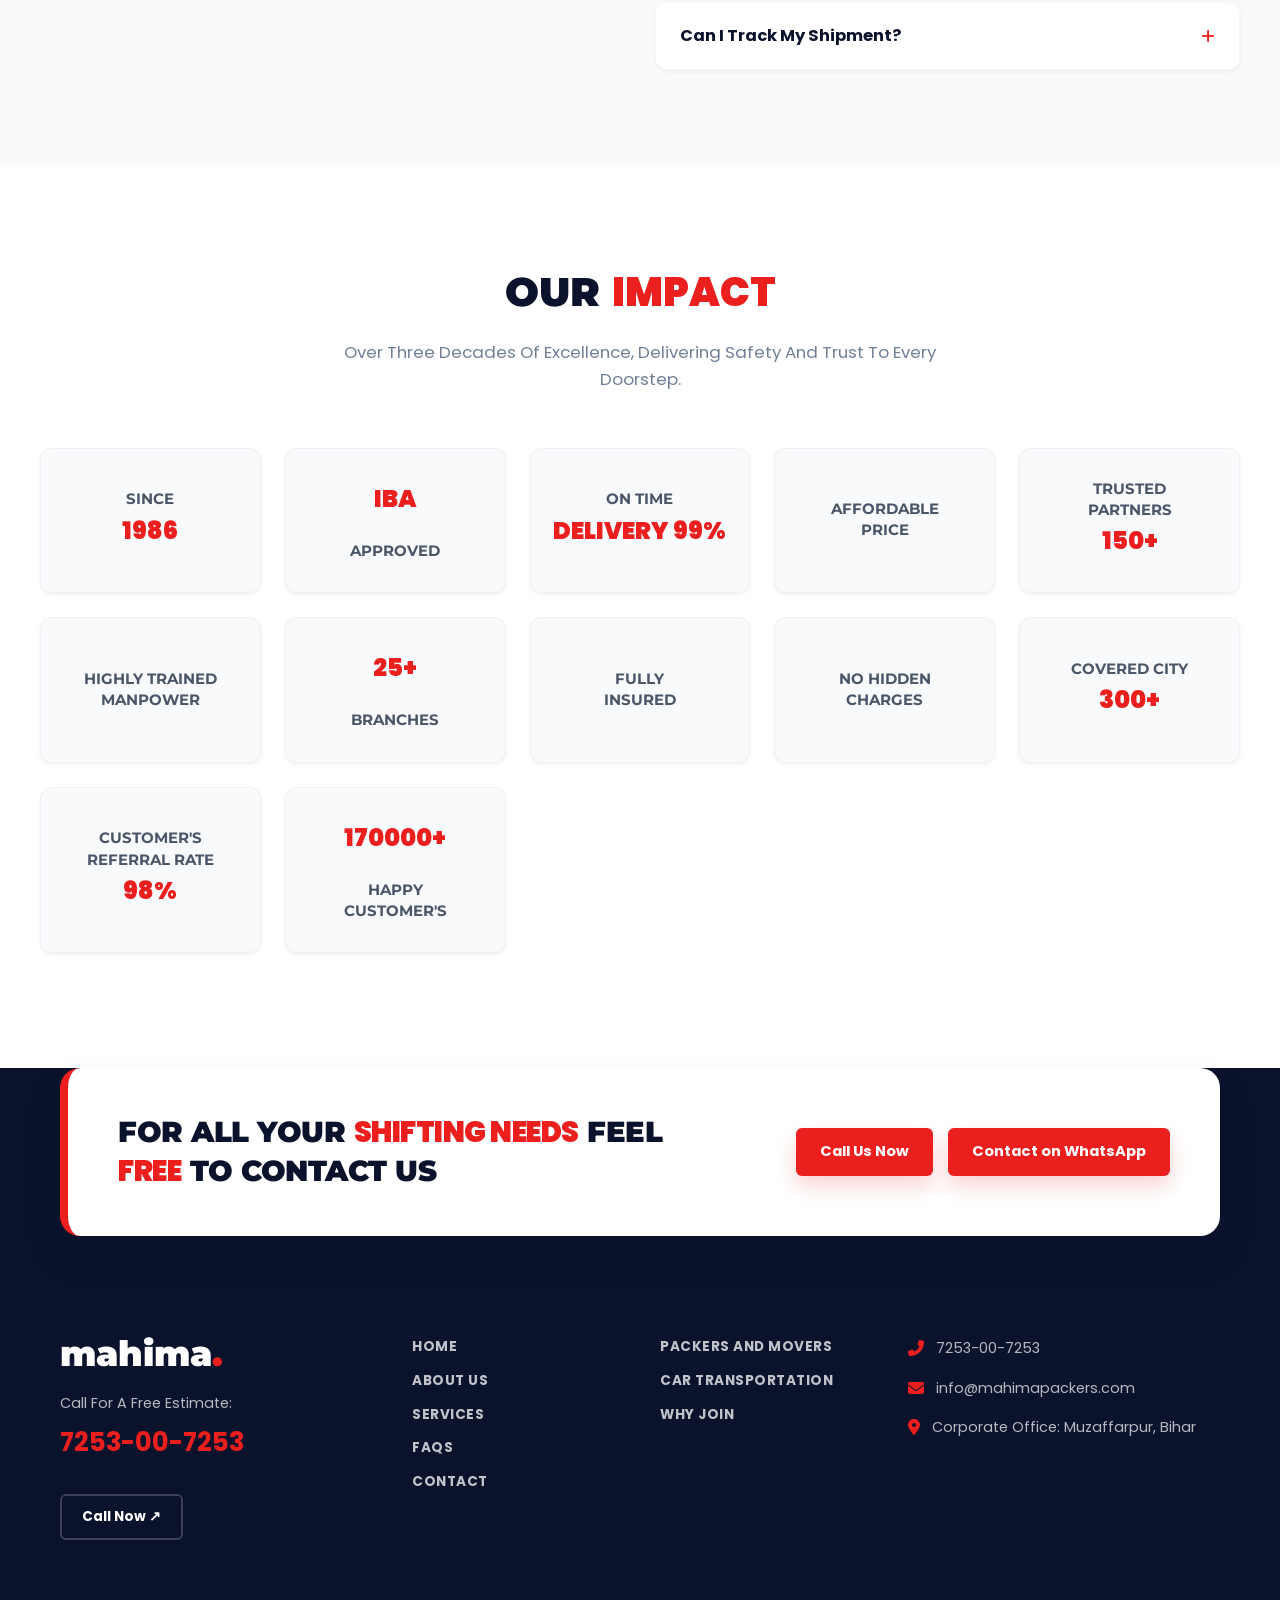
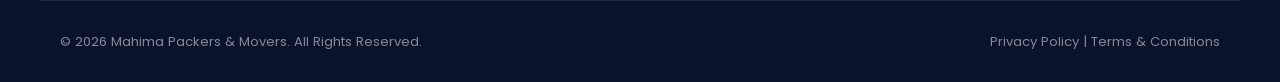
==== commit 89b0b42a: "Add files via upload" ====
--- a/index.html
+++ b/index.html
@@ -3,86 +3,105 @@
 <head>
     <meta charset="UTF-8">
     <meta name="viewport" content="width=device-width, initial-scale=1.0">
-    <title>Mahima Packers & Movers</title>
+    <title>Mahima Packers & Movers - Expert Care. Seamless Moves.</title>
+    <!-- Google Fonts -->
+    <link rel="preconnect" href="https://fonts.googleapis.com">
+    <link rel="preconnect" href="https://fonts.gstatic.com" crossorigin>
+    <link href="https://fonts.googleapis.com/css2?family=Montserrat:wght@400;600;700;800;900&family=Poppins:wght@300;400;500;600;700;800&display=swap" rel="stylesheet">
+    <!-- FontAwesome Icons -->
+    <link rel="stylesheet" href="https://cdnjs.cloudflare.com/ajax/libs/font-awesome/6.4.0/css/all.min.css">
+    <!-- Main Stylesheet -->
     <link rel="stylesheet" href="style.css">
-    <link rel="stylesheet" href="https://cdnjs.cloudflare.com/ajax/libs/font-awesome/6.4.0/css/all.min.css">
-    </head>
+</head>
 <body>
-<div id="preloader">
-        <div class="loader-logo">mahima</div>
-        <div class="loader-line"></div>
+
+    <!-- 1. Preloader Screen -->
+    <div id="preloader">
+        <div class="loader-content">
+            <div class="loader-logo-m">M</div>
+            <h2 class="loader-logo-text">mahima</h2>
+            <div class="loader-truck-container">
+                <div class="loader-truck-body">
+                    <div class="truck-cargo">
+                        <span class="cargo-logo">mahima</span>
+                    </div>
+                    <div class="truck-cabin">
+                        <div class="truck-window"></div>
+                    </div>
+                    <div class="truck-wheel wheel-front"></div>
+                    <div class="truck-wheel wheel-back"></div>
+                    <div class="truck-exhaust"></div>
+                </div>
+                <div class="loader-road"></div>
+            </div>
+        </div>
     </div>
 
-    <header class="main-header" style="background-color: #ffffff; box-shadow: 0 2px 15px rgba(0,0,0,0.06); position: sticky; top: 0; z-index: 1000; padding: 15px 4%;">
-        <div style="display: flex; justify-content: space-between; align-items: center; max-width: 1250px; margin: 0 auto; flex-wrap: wrap; gap: 20px;">
+    <!-- 2. Main Header / Navigation -->
+    <header class="main-header-section">
+        <div class="header-container">
+            <div class="logo-area">
+                <a href="index.html" class="logo-link">
+                    <div class="logo-m">M</div>
+                    <div class="logo-text">
+                        <h2 class="company-logo">mahima</h2>
+                        <span class="logo-sub">PACKERS & MOVERS</span>
+                    </div>
+                </a>
+            </div>
+
+            <button id="mobile-menu-btn" class="mobile-menu-toggle" aria-label="Toggle Menu">
+                <i class="fas fa-bars"></i>
+            </button>
             
-            <div class="logo-area" style="display: flex; align-items: center; flex: 1 1 auto; min-width: 200px;">
-                <a href="index.html" style="text-decoration: none; display: flex; align-items: center; gap: 8px;">
-                    <div style="background-color: #E31E24; color: white; padding: 4px 8px; font-weight: bold; font-size: 16px; border-radius: 4px;">M</div>
-                    <div>
-                        <h2 style="font-size: 18px; font-weight: 800; color: #0B122C; margin: 0; letter-spacing: -0.5px; line-height: 1;">mahima</h2>
-                        <span style="font-weight: 600; font-size: 10px; color: #718096; letter-spacing: 0.5px;">PACKERS & MOVERS</span>
-                    </div>
+            <nav id="nav-menu" class="nav-main">
+                <a href="index.html" class="nav-link active">Home</a>
+                <a href="#about-us" class="nav-link">About Us</a>
+                <a href="#services" class="nav-link">Services <i class="fas fa-chevron-down"></i></a>
+                <a href="#how-it-works" class="nav-link">Process</a>
+                <a href="#faq" class="nav-link">FAQs</a>
+                <a href="#contact" class="nav-link">Contact</a>
+                <a href="https://pages.razorpay.com/pl_MLG0ca5YcAseS1/view" class="nav-pay-btn">Online Payment <i class="fas fa-arrow-up-right-from-square"></i></a>
+            </nav>
+
+            <div class="header-btn">
+                <a href="https://pages.razorpay.com/pl_MLG0ca5YcAseS1/view" class="btn-pay">
+                    Online Payment <i class="fas fa-arrow-up-right-from-square"></i>
                 </a>
             </div>
-            
-            <nav style="display: flex; align-items: center; gap: 24px; flex-wrap: wrap; justify-content: center; flex: 2 1 auto;">
-                <a href="index.html" style="text-decoration: none; color: #E31E24; font-weight: 700; font-size: 11.5px; text-transform: uppercase; letter-spacing: 0.5px;">Home</a>
-                
-                <a href="about.html" style="text-decoration: none; color: #0B122C; font-weight: 700; font-size: 11.5px; text-transform: uppercase; letter-spacing: 0.5px; transition: color 0.3s;" onmouseover="this.style.color='#E31E24'" onmouseout="this.style.color='#0B122C'">About Us</a>
-                
-                <a href="services.html" style="text-decoration: none; color: #0B122C; font-weight: 700; font-size: 11.5px; text-transform: uppercase; letter-spacing: 0.5px; transition: color 0.3s; display: flex; align-items: center; gap: 4px;" onmouseover="this.style.color='#E31E24'" onmouseout="this.style.color='#0B122C'">
-                    Services <i class="fas fa-chevron-down" style="font-size: 9px; color: #718096;"></i>
-                </a>
-                
-                <a href="#" style="text-decoration: none; color: #0B122C; font-weight: 700; font-size: 11.5px; text-transform: uppercase; letter-spacing: 0.5px; transition: color 0.3s; display: flex; align-items: center; gap: 4px;" onmouseover="this.style.color='#E31E24'" onmouseout="this.style.color='#0B122C'">
-                    Franchise <i class="fas fa-chevron-down" style="font-size: 9px; color: #718096;"></i>
-                </a>
-                
-                <a href="careers.html" style="text-decoration: none; color: #0B122C; font-weight: 700; font-size: 11.5px; text-transform: uppercase; letter-spacing: 0.5px; transition: color 0.3s;" onmouseover="this.style.color='#E31E24'" onmouseout="this.style.color='#0B122C'">Careers</a>
-                
-                <a href="blog.html" style="text-decoration: none; color: #0B122C; font-weight: 700; font-size: 11.5px; text-transform: uppercase; letter-spacing: 0.5px; transition: color 0.3s;" onmouseover="this.style.color='#E31E24'" onmouseout="this.style.color='#0B122C'">Blogs</a>
-                
-                <a href="contact.html" style="text-decoration: none; color: #0B122C; font-weight: 700; font-size: 11.5px; text-transform: uppercase; letter-spacing: 0.5px; transition: color 0.3s;" onmouseover="this.style.color='#E31E24'" onmouseout="this.style.color='#0B122C'">Contact</a>
-            </nav>
-
-            <div class="header-btn" style="flex: 1 1 auto; text-align: right; min-width: 150px;">
-                <a href="https://pages.razorpay.com/pl_MLG0ca5YcAseS1/view" style="background-color: #0B122C; color: #ffffff; padding: 12px 28px; border-radius: 30px; text-decoration: none; font-weight: 600; font-size: 11px; display: inline-flex; align-items: center; transition: background-color 0.3s; box-shadow: 0 4px 10px rgba(11, 18, 44, 0.2);" onmouseover="this.style.backgroundColor='#E31E24'" onmouseout="this.style.backgroundColor='#0B122C'">
-                    Online Payment <i class="fas fa-arrow-up-right-from-square" style="font-size: 10px; margin-left: 8px; color: #E31E24;"></i>
-                </a>
-            </div>
-
         </div>
     </header>
+
+    <!-- 3. Hero Section -->
     <section class="hero">
         <div class="hero-text">
             <h1>EXPERT <span class="text-red">CARE.</span><br>SEAMLESS <span class="text-red">MOVES.</span></h1>
             <p>Trust Mahima Packers & Movers For Secure And Timely Door-To-Door Delivery. We Handle The Heavy Lifting So You Can Focus On Your Next Chapter.</p>
+            
             <div class="hero-buttons">
-               <div class="contact-dropdown">
-    <button class="btn-red">Contact Us ▾</button>
-    <div class="dropdown-content">
-        <a href="tel:+917253007253">📞 Call Us</a>
-        <a href="https://wa.me/917253007253" target="_blank">💬 WhatsApp</a>
-    </div>
-</div>
-               <div class="top-social-links">
-    <span class="social-text">Connect With Us:</span>
-    
-    <a href="https://www.facebook.com/yourclientpage" target="_blank" class="social-icon fb" title="Facebook">
-        <i class="fab fa-facebook-f"></i>
-    </a>
-    
-    <a href="https://www.instagram.com/yourclientpage" target="_blank" class="social-icon insta" title="Instagram">
-        <i class="fab fa-instagram"></i>
-    </a>
-    
-    <a href="https://twitter.com/yourclientpage" target="_blank" class="social-icon x-twitter" title="Twitter">
-        <i class="fab fa-twitter"></i>
-    </a>
-</div>
-            </div>
-        </div>
+                <div class="contact-dropdown">
+                    <button class="btn-red btn-dropdown-trigger">Contact Us <i class="fas fa-chevron-down"></i></button>
+                    <div class="dropdown-content">
+                        <a href="tel:+917253007253">📞 Call Us</a>
+                        <a href="https://wa.me/917253007253" target="_blank">💬 WhatsApp</a>
+                    </div>
+                </div>
+                
+                <div class="top-social-links">
+                    <span class="social-text">Connect With Us:</span>
+                    <a href="https://www.facebook.com/" target="_blank" class="social-icon fb" title="Facebook">
+                        <i class="fab fa-facebook-f"></i>
+                    </a>
+                    <a href="https://www.instagram.com/" target="_blank" class="social-icon insta" title="Instagram">
+                        <i class="fab fa-instagram"></i>
+                    </a>
+                    <a href="https://twitter.com/" target="_blank" class="social-icon x-twitter" title="Twitter">
+                        <i class="fab fa-twitter"></i>
+                    </a>
+                </div>
+            </div>
+        </div>
+        
         <div class="hero-image">
             <div class="image-placeholder">
                 <div class="badge">100%<br><span>SAFE & SECURE</span></div>
@@ -90,140 +109,153 @@
         </div>
     </section>
 
-    <section id="payment" class="enquiry-section">
+    <!-- 4. Quick Enquiry Section -->
+    <section id="enquiry" class="enquiry-section animate-on-scroll">
         <div class="enquiry-container">
             <div class="enquiry-header">
                 MAKE A QUICK ENQUIRY NOW:
             </div>
             <form class="enquiry-form">
                 <div class="input-group">
-                    <input type="text" placeholder="Enter Your Name">
-                    <input type="text" placeholder="Enter Mobile Number">
-                    <input type="email" placeholder="Enter Your Email">
+                    <input type="text" placeholder="Enter Your Name" required>
+                    <input type="text" placeholder="Enter Mobile Number" required>
+                    <input type="email" placeholder="Enter Your Email" required>
                 </div>
                 <div class="input-group">
-                    <input type="text" placeholder="Enter Pickup Location">
-                    <input type="text" placeholder="Enter Drop Location">
+                    <input type="text" placeholder="Enter Pickup Location" required>
+                    <input type="text" placeholder="Enter Drop Location" required>
                 </div>
                 <div class="checkbox-group">
-                    <input type="checkbox" id="terms" checked>
+                    <input type="checkbox" id="terms" checked required>
                     <label for="terms">Agree To Terms & Privacy Policy</label>
                 </div>
-                <button type="button" class="btn-submit">Submit Enquiry &#8599;</button>
+                <button type="submit" class="btn-submit">Submit Enquiry <i class="fas fa-arrow-up-right"></i></button>
             </form>
         </div>
     </section>
 
-<section class="services-section" style="background-color: #0B122C; padding: 60px 4% 40px 4%; text-align: center; font-family: 'Poppins', sans-serif;">
-    <div style="margin-bottom: 40px;">
-        <h2 style="color: #ffffff; font-size: 28px; font-weight: 700; margin-bottom: 10px; text-transform: uppercase; letter-spacing: 0.5px;">
-            OUR <span style="color: #E31E24;">SERVICES</span>
-        </h2>
-        <p style="color: #A0AEC0; font-size: 13px; max-width: 600px; margin: 0 auto; line-height: 1.5; font-weight: 400;">
-            We Don't Just Move Boxes; We Move Lives. Here Is The Impact We've Made Through Our Commitment To Quality.
-        </p>
-    </div>
-
-    <div style="display: grid; grid-template-columns: repeat(auto-fit, minmax(240px, 1fr)); gap: 20px; max-width: 1200px; margin: 0 auto;">
-        
-        <div style="background: #ffffff; border-radius: 12px; padding: 15px; text-align: left; display: flex; flex-direction: column; justify-content: space-between; box-shadow: 0 4px 20px rgba(0,0,0,0.2);">
-            <div>
-                <img src="images/service1.png" alt="Home Shifting" style="width: 100%; height: 150px; object-fit: cover; border-radius: 8px; margin-bottom: 15px;">
-                <h3 style="color: #0B122C; font-size: 15px; font-weight: 700; text-transform: uppercase; margin: 0 0 8px 0; line-height: 1.3;">HOME SHIFTING SERVICE</h3>
-                <p style="color: #718096; font-size: 11.5px; line-height: 1.5; margin: 0 0 15px 0;">Backed By A Decade Of Experience, We Provide End-To-End Shifting Solutions...</p>
-            </div>
-            <a href="services.html" style="background-color: #0B122C; color: #ffffff; text-align: center; padding: 10px; border-radius: 6px; font-size: 12px; font-weight: 600; text-decoration: none; display: block; transition: 0.3s;">
-                Know More <i class="fas fa-arrow-up-right-from-square" style="font-size: 10px; margin-left: 5px; color: #E31E24;"></i>
+    <!-- 5. Services Section -->
+    <section id="services" class="services-section animate-on-scroll">
+        <div class="section-header">
+            <h2>OUR <span class="text-red">SERVICES</span></h2>
+            <p class="sub-text">We Don't Just Move Boxes; We Move Lives. Here Is The Impact We've Made Through Our Commitment To Quality.</p>
+        </div>
+
+        <div class="services-grid animate-on-scroll">
+            <div class="service-card">
+                <div class="card-image-wrapper">
+                    <img src="images/service1.png" alt="Home Shifting">
+                </div>
+                <div class="card-content">
+                    <h3>HOME SHIFTING SERVICE</h3>
+                    <p>Backed By A Decade Of Experience, We Provide End-To-End Shifting Solutions...</p>
+                    <a href="#enquiry" class="btn-card-more">
+                        Know More <i class="fas fa-arrow-up-right-from-square"></i>
+                    </a>
+                </div>
+            </div>
+
+            <div class="service-card">
+                <div class="card-image-wrapper">
+                    <img src="images/service2.png" alt="Office Shifting">
+                </div>
+                <div class="card-content">
+                    <h3>OFFICE SHIFTING SERVICE</h3>
+                    <p>Backed By A Decade Of Experience, We Provide End-To-End Shifting Solutions...</p>
+                    <a href="#enquiry" class="btn-card-more">
+                        Know More <i class="fas fa-arrow-up-right-from-square"></i>
+                    </a>
+                </div>
+            </div>
+
+            <div class="service-card">
+                <div class="card-image-wrapper">
+                    <img src="images/service3.png" alt="Interstate Shifting">
+                </div>
+                <div class="card-content">
+                    <h3>INTERSTATE SHIFTING SERVICE</h3>
+                    <p>Backed By A Decade Of Experience, We Provide End-To-End Shifting Solutions...</p>
+                    <a href="#enquiry" class="btn-card-more">
+                        Know More <i class="fas fa-arrow-up-right-from-square"></i>
+                    </a>
+                </div>
+            </div>
+
+            <div class="service-card">
+                <div class="card-image-wrapper">
+                    <img src="images/service4.png" alt="Local Shifting">
+                </div>
+                <div class="card-content">
+                    <h3>LOCAL SHIFTING SERVICE</h3>
+                    <p>Backed By A Decade Of Experience, We Provide End-To-End Shifting Solutions...</p>
+                    <a href="#enquiry" class="btn-card-more">
+                        Know More <i class="fas fa-arrow-up-right-from-square"></i>
+                    </a>
+                </div>
+            </div>
+
+            <div class="service-card">
+                <div class="card-image-wrapper">
+                    <img src="images/service5.png" alt="Car Transport">
+                </div>
+                <div class="card-content">
+                    <h3>CAR TRANSPORT SERVICE</h3>
+                    <p>Backed By A Decade Of Experience, We Provide End-To-End Shifting Solutions...</p>
+                    <a href="#enquiry" class="btn-card-more">
+                        Know More <i class="fas fa-arrow-up-right-from-square"></i>
+                    </a>
+                </div>
+            </div>
+
+            <div class="service-card">
+                <div class="card-image-wrapper">
+                    <img src="images/service6.png" alt="Bike Transport">
+                </div>
+                <div class="card-content">
+                    <h3>BIKE TRANSPORT SERVICE</h3>
+                    <p>Backed By A Decade Of Experience, We Provide End-To-End Shifting Solutions...</p>
+                    <a href="#enquiry" class="btn-card-more">
+                        Know More <i class="fas fa-arrow-up-right-from-square"></i>
+                    </a>
+                </div>
+            </div>
+
+            <div class="service-card">
+                <div class="card-image-wrapper">
+                    <img src="images/service7.png" alt="International Shifting">
+                </div>
+                <div class="card-content">
+                    <h3>INTERNATIONAL SHIFTING SERVICE</h3>
+                    <p>Backed By A Decade Of Experience, We Provide End-To-End Shifting Solutions...</p>
+                    <a href="#enquiry" class="btn-card-more">
+                        Know More <i class="fas fa-arrow-up-right-from-square"></i>
+                    </a>
+                </div>
+            </div>
+
+            <div class="service-card">
+                <div class="card-image-wrapper">
+                    <img src="images/service8.png" alt="Corporate Shifting">
+                </div>
+                <div class="card-content">
+                    <h3>CORPORATE SHIFTING SERVICE</h3>
+                    <p>Backed By A Decade Of Experience, We Provide End-To-End Shifting Solutions...</p>
+                    <a href="#enquiry" class="btn-card-more">
+                        Know More <i class="fas fa-arrow-up-right-from-square"></i>
+                    </a>
+                </div>
+            </div>
+        </div>
+
+        <div class="services-footer">
+            <a href="#enquiry" class="view-all-services-btn">
+                View All Services <i class="fas fa-arrow-right"></i>
             </a>
         </div>
-
-        <div style="background: #ffffff; border-radius: 12px; padding: 15px; text-align: left; display: flex; flex-direction: column; justify-content: space-between; box-shadow: 0 4px 20px rgba(0,0,0,0.2);">
-            <div>
-                <img src="images/service2.png" alt="Office Shifting" style="width: 100%; height: 150px; object-fit: cover; border-radius: 8px; margin-bottom: 15px;">
-                <h3 style="color: #0B122C; font-size: 15px; font-weight: 700; text-transform: uppercase; margin: 0 0 8px 0; line-height: 1.3;">OFFICE SHIFTING SERVICE</h3>
-                <p style="color: #718096; font-size: 11.5px; line-height: 1.5; margin: 0 0 15px 0;">Backed By A Decade Of Experience, We Provide End-To-End Shifting Solutions...</p>
-            </div>
-            <a href="services.html" style="background-color: #0B122C; color: #ffffff; text-align: center; padding: 10px; border-radius: 6px; font-size: 12px; font-weight: 600; text-decoration: none; display: block; transition: 0.3s;">
-                Know More <i class="fas fa-arrow-up-right-from-square" style="font-size: 10px; margin-left: 5px; color: #E31E24;"></i>
-            </a>
-        </div>
-
-        <div style="background: #ffffff; border-radius: 12px; padding: 15px; text-align: left; display: flex; flex-direction: column; justify-content: space-between; box-shadow: 0 4px 20px rgba(0,0,0,0.2);">
-            <div>
-                <img src="images/service3.png" alt="Interstate Shifting" style="width: 100%; height: 150px; object-fit: cover; border-radius: 8px; margin-bottom: 15px;">
-                <h3 style="color: #0B122C; font-size: 15px; font-weight: 700; text-transform: uppercase; margin: 0 0 8px 0; line-height: 1.3;">INTERSTATE SHIFTING SERVICE</h3>
-                <p style="color: #718096; font-size: 11.5px; line-height: 1.5; margin: 0 0 15px 0;">Backed By A Decade Of Experience, We Provide End-To-End Shifting Solutions...</p>
-            </div>
-            <a href="services.html" style="background-color: #0B122C; color: #ffffff; text-align: center; padding: 10px; border-radius: 6px; font-size: 12px; font-weight: 600; text-decoration: none; display: block; transition: 0.3s;">
-                Know More <i class="fas fa-arrow-up-right-from-square" style="font-size: 10px; margin-left: 5px; color: #E31E24;"></i>
-            </a>
-        </div>
-
-        <div style="background: #ffffff; border-radius: 12px; padding: 15px; text-align: left; display: flex; flex-direction: column; justify-content: space-between; box-shadow: 0 4px 20px rgba(0,0,0,0.2);">
-            <div>
-                <img src="images/service4.png" alt="Local Shifting" style="width: 100%; height: 150px; object-fit: cover; border-radius: 8px; margin-bottom: 15px;">
-                <h3 style="color: #0B122C; font-size: 15px; font-weight: 700; text-transform: uppercase; margin: 0 0 8px 0; line-height: 1.3;">LOCAL SHIFTING SERVICE</h3>
-                <p style="color: #718096; font-size: 11.5px; line-height: 1.5; margin: 0 0 15px 0;">Backed By A Decade Of Experience, We Provide End-To-End Shifting Solutions...</p>
-            </div>
-            <a href="services.html" style="background-color: #0B122C; color: #ffffff; text-align: center; padding: 10px; border-radius: 6px; font-size: 12px; font-weight: 600; text-decoration: none; display: block; transition: 0.3s;">
-                Know More <i class="fas fa-arrow-up-right-from-square" style="font-size: 10px; margin-left: 5px; color: #E31E24;"></i>
-            </a>
-        </div>
-
-        <div style="background: #ffffff; border-radius: 12px; padding: 15px; text-align: left; display: flex; flex-direction: column; justify-content: space-between; box-shadow: 0 4px 20px rgba(0,0,0,0.2);">
-            <div>
-                <img src="images/service5.png" alt="Car Transport" style="width: 100%; height: 150px; object-fit: cover; border-radius: 8px; margin-bottom: 15px;">
-                <h3 style="color: #0B122C; font-size: 15px; font-weight: 700; text-transform: uppercase; margin: 0 0 8px 0; line-height: 1.3;">CAR TRANSPORT SERVICE</h3>
-                <p style="color: #718096; font-size: 11.5px; line-height: 1.5; margin: 0 0 15px 0;">Backed By A Decade Of Experience, We Provide End-To-End Shifting Solutions...</p>
-            </div>
-            <a href="services.html" style="background-color: #0B122C; color: #ffffff; text-align: center; padding: 10px; border-radius: 6px; font-size: 12px; font-weight: 600; text-decoration: none; display: block; transition: 0.3s;">
-                Know More <i class="fas fa-arrow-up-right-from-square" style="font-size: 10px; margin-left: 5px; color: #E31E24;"></i>
-            </a>
-        </div>
-
-        <div style="background: #ffffff; border-radius: 12px; padding: 15px; text-align: left; display: flex; flex-direction: column; justify-content: space-between; box-shadow: 0 4px 20px rgba(0,0,0,0.2);">
-            <div>
-                <img src="images/service6.png" alt="Bike Transport" style="width: 100%; height: 150px; object-fit: cover; border-radius: 8px; margin-bottom: 15px;">
-                <h3 style="color: #0B122C; font-size: 15px; font-weight: 700; text-transform: uppercase; margin: 0 0 8px 0; line-height: 1.3;">BIKE TRANSPORT SERVICE</h3>
-                <p style="color: #718096; font-size: 11.5px; line-height: 1.5; margin: 0 0 15px 0;">Backed By A Decade Of Experience, We Provide End-To-End Shifting Solutions...</p>
-            </div>
-            <a href="services.html" style="background-color: #0B122C; color: #ffffff; text-align: center; padding: 10px; border-radius: 6px; font-size: 12px; font-weight: 600; text-decoration: none; display: block; transition: 0.3s;">
-                Know More <i class="fas fa-arrow-up-right-from-square" style="font-size: 10px; margin-left: 5px; color: #E31E24;"></i>
-            </a>
-        </div>
-
-        <div style="background: #ffffff; border-radius: 12px; padding: 15px; text-align: left; display: flex; flex-direction: column; justify-content: space-between; box-shadow: 0 4px 20px rgba(0,0,0,0.2);">
-            <div>
-                <img src="images/service7.png" alt="International Shifting" style="width: 100%; height: 150px; object-fit: cover; border-radius: 8px; margin-bottom: 15px;">
-                <h3 style="color: #0B122C; font-size: 15px; font-weight: 700; text-transform: uppercase; margin: 0 0 8px 0; line-height: 1.3;">INTERNATIONAL SHIFTING SERVICE</h3>
-                <p style="color: #718096; font-size: 11.5px; line-height: 1.5; margin: 0 0 15px 0;">Backed By A Decade Of Experience, We Provide End-To-End Shifting Solutions...</p>
-            </div>
-            <a href="services.html" style="background-color: #0B122C; color: #ffffff; text-align: center; padding: 10px; border-radius: 6px; font-size: 12px; font-weight: 600; text-decoration: none; display: block; transition: 0.3s;">
-                Know More <i class="fas fa-arrow-up-right-from-square" style="font-size: 10px; margin-left: 5px; color: #E31E24;"></i>
-            </a>
-        </div>
-
-        <div style="background: #ffffff; border-radius: 12px; padding: 15px; text-align: left; display: flex; flex-direction: column; justify-content: space-between; box-shadow: 0 4px 20px rgba(0,0,0,0.2);">
-            <div>
-                <img src="images/service8.png" alt="Corporate Shifting" style="width: 100%; height: 150px; object-fit: cover; border-radius: 8px; margin-bottom: 15px;">
-                <h3 style="color: #0B122C; font-size: 15px; font-weight: 700; text-transform: uppercase; margin: 0 0 8px 0; line-height: 1.3;">CORPORATE SHIFTING SERVICE</h3>
-                <p style="color: #718096; font-size: 11.5px; line-height: 1.5; margin: 0 0 15px 0;">Backed By A Decade Of Experience, We Provide End-To-End Shifting Solutions...</p>
-            </div>
-            <a href="services.html" style="background-color: #0B122C; color: #ffffff; text-align: center; padding: 10px; border-radius: 6px; font-size: 12px; font-weight: 600; text-decoration: none; display: block; transition: 0.3s;">
-                Know More <i class="fas fa-arrow-up-right-from-square" style="font-size: 10px; margin-left: 5px; color: #E31E24;"></i>
-            </a>
-        </div>
-
-    </div>
-
-    <div style="margin-top: 40px;">
-        <a href="services.html" class="view-all-btn" style="background-color: #E31E24; color: #ffffff; padding: 12px 30px; border-radius: 6px; font-size: 13px; font-weight: 700; text-decoration: none; text-transform: uppercase; display: inline-flex; align-items: center; transition: 0.3s; letter-spacing: 0.5px;">
-            View All Services <i class="fas fa-arrow-right" style="margin-left: 10px; font-size: 11px;"></i>
-        </a>
-    </div>
-</section>
-    
-    <section class="stats-section">
+    </section>
+
+    <!-- 6. Journey in Numbers / Stats Section -->
+    <section class="stats-section animate-on-scroll">
         <div class="section-header text-center">
             <h2>OUR JOURNEY <span class="text-red">IN NUMBERS</span></h2>
             <p class="sub-text">We Don't Just Move Boxes; We Move Lives. Here Is The Impact We've Made Through Our Commitment To Quality.</p>
@@ -248,141 +280,168 @@
             </div>
         </div>
     </section>
-    <section class="move-process" id="how-it-works">
-    <div class="container">
-        <div class="section-title text-center">
-            <h2>HOW WE GET YOU <span class="text-red">MOVED</span></h2>
-            <p>4 Swift Steps to Your New Destination</p>
-        </div>
-
-        <div class="process-flex-container">
-            <div class="process-col left">
-                <div class="process-card">
-                    <i class="fas fa-box-open card-icon"></i>
-                    <h4>1. Packing</h4>
-                    <p>Secure packaging for all items using quality materials.</p>
-                </div>
-                <div class="process-card">
-                    <i class="fas fa-truck-loading card-icon"></i>
-                    <h4>2. Loading</h4>
-                    <p>Careful loading with expert handlers.</p>
-                </div>
-            </div>
-
-            <div class="process-center-img">
-    <img src="https://cdn-icons-png.flaticon.com/512/2830/2830305.png" alt="Delivery Boy" class="move-img">
-</div>
-
-            <div class="process-col right">
-                <div class="process-card">
-                    <i class="fas fa-route card-icon"></i>
-                    <h4>3. Transit</h4>
-                    <p>Fast and tracked transit on selected routes.</p>
-                </div>
-                <div class="process-card">
-                    <i class="fas fa-hand-holding-box card-icon"></i>
-                    <h4>4. Unloading</h4>
-                    <p>Safe delivery and placement at your new home.</p>
-                </div>
-            </div>
-        </div>
-    </div>
-</section>
-
-   <section class="settlement-section">
-    <div class="settlement-header">
-        <h2>YOUR COMPLETE <span class="text-red">SETTLEMENT PARTNER</span></h2>
-        <p>Experience Seamless Support With Our Range Of Auxiliary Services—Covering Everything From Vehicle Care To Professional Home Repairs.</p>
-    </div>
-
-    <div class="settlement-grid">
-        <div class="settlement-card">
-            <div>
-                <img src="images/settlement1.png" alt="Hotel Booking">
-                <h3>HOTEL BOOKING</h3>
-                <p>Backed By A Decade Of Experience, We Provide End-To-End Solutions...</p>
-            </div>
-            <a href="services.html" class="settlement-link">Know More <i class="fas fa-arrow-up-right-from-square"></i></a>
-        </div>
-
-        <div class="settlement-card">
-            <div>
-                <img src="images/settlement2.png" alt="Room Rent">
-                <h3>ROOM RENT</h3>
-                <p>Backed By A Decade Of Experience, We Provide End-To-End Solutions...</p>
-            </div>
-            <a href="services.html" class="settlement-link">Know More <i class="fas fa-arrow-up-right-from-square"></i></a>
-        </div>
-
-        <div class="settlement-card">
-            <div>
-                <img src="images/settlement3.png" alt="Car Rent">
-                <h3>CAR RENT</h3>
-                <p>Backed By A Decade Of Experience, We Provide End-To-End Solutions...</p>
-            </div>
-            <a href="services.html" class="settlement-link">Know More <i class="fas fa-arrow-up-right-from-square"></i></a>
-        </div>
-
-        <div class="settlement-card">
-            <div>
-                <img src="images/settlement4.png" alt="Plumber Service">
-                <h3>PLUMBER SERVICE</h3>
-                <p>Backed By A Decade Of Experience, We Provide End-To-End Solutions...</p>
-            </div>
-            <a href="services.html" class="settlement-link">Know More <i class="fas fa-arrow-up-right-from-square"></i></a>
-        </div>
-
-        <div class="settlement-card">
-            <div>
-                <img src="images/settlement5.png" alt="AC Service">
-                <h3>AC SERVICE</h3>
-                <p>Backed By A Decade Of Experience, We Provide End-To-End Solutions...</p>
-            </div>
-            <a href="services.html" class="settlement-link">Know More <i class="fas fa-arrow-up-right-from-square"></i></a>
-        </div>
-
-        <div class="settlement-card">
-            <div>
-                <img src="images/settlement6.png" alt="Car Painter">
-                <h3>CAR PAINTER</h3>
-                <p>Backed By A Decade Of Experience, We Provide End-To-End Solutions...</p>
-            </div>
-            <a href="services.html" class="settlement-link">Know More <i class="fas fa-arrow-up-right-from-square"></i></a>
-        </div>
-
-        <div class="settlement-card">
-            <div>
-                <img src="images/settlement7.png" alt="Room Rent">
-                <h3>ROOM RENT</h3>
-                <p>Backed By A Decade Of Experience, We Provide End-To-End Solutions...</p>
-            </div>
-            <a href="services.html" class="settlement-link">Know More <i class="fas fa-arrow-up-right-from-square"></i></a>
-        </div>
-
-        <div class="settlement-card">
-            <div>
-                <img src="images/settlement8.png" alt="Hotel Booking">
-                <h3>HOTEL BOOKING</h3>
-                <p>Backed By A Decade Of Experience, We Provide End-To-End Solutions...</p>
-            </div>
-            <a href="services.html" class="settlement-link">Know More <i class="fas fa-arrow-up-right-from-square"></i></a>
-        </div>
-    </div>
-
-    <div class="settlement-footer">
-        <a href="services.html" class="settlement-view-all">View All <i class="fas fa-arrow-right"></i></a>
-    </div>
-</section>
-
-    <section class="responsibility-section">
+
+    <!-- 7. Move Process Section -->
+    <section class="move-process animate-on-scroll" id="how-it-works">
+        <div class="container">
+            <div class="section-title text-center">
+                <h2>HOW WE GET YOU <span class="text-red">MOVED</span></h2>
+                <p class="sub-text">4 Swift Steps to Your New Destination</p>
+            </div>
+
+            <div class="process-flex-container">
+                <div class="process-col left">
+                    <div class="process-card">
+                        <i class="fas fa-box-open card-icon"></i>
+                        <h4>1. Packing</h4>
+                        <p>Secure packaging for all items using quality materials.</p>
+                    </div>
+                    <div class="process-card">
+                        <i class="fas fa-truck-loading card-icon"></i>
+                        <h4>2. Loading</h4>
+                        <p>Careful loading with expert handlers.</p>
+                    </div>
+                </div>
+
+                <div class="process-center-img">
+                    <img src="https://cdn-icons-png.flaticon.com/512/2830/2830305.png" alt="Delivery Boy" class="move-img">
+                </div>
+
+                <div class="process-col right">
+                    <div class="process-card">
+                        <i class="fas fa-route card-icon"></i>
+                        <h4>3. Transit</h4>
+                        <p>Fast and tracked transit on selected routes.</p>
+                    </div>
+                    <div class="process-card">
+                        <i class="fas fa-hand-holding-box card-icon"></i>
+                        <h4>4. Unloading</h4>
+                        <p>Safe delivery and placement at your new home.</p>
+                    </div>
+                </div>
+            </div>
+        </div>
+    </section>
+
+    <!-- 8. Settlement Partner Section -->
+    <section class="settlement-section animate-on-scroll">
+        <div class="settlement-header">
+            <h2>YOUR COMPLETE <span class="text-red">SETTLEMENT PARTNER</span></h2>
+            <p>Experience Seamless Support With Our Range Of Auxiliary Services—Covering Everything From Vehicle Care To Professional Home Repairs.</p>
+        </div>
+
+        <div class="settlement-grid animate-on-scroll">
+            <div class="settlement-card">
+                <div class="card-image-wrapper">
+                    <img src="images/settlement1.png" alt="Hotel Booking">
+                </div>
+                <div class="card-content">
+                    <h3>HOTEL BOOKING</h3>
+                    <p>Backed By A Decade Of Experience, We Provide End-To-End Solutions...</p>
+                    <a href="#enquiry" class="settlement-link">Know More <i class="fas fa-arrow-up-right-from-square"></i></a>
+                </div>
+            </div>
+
+            <div class="settlement-card">
+                <div class="card-image-wrapper">
+                    <img src="images/settlement2.png" alt="Room Rent">
+                </div>
+                <div class="card-content">
+                    <h3>ROOM RENT</h3>
+                    <p>Backed By A Decade Of Experience, We Provide End-To-End Solutions...</p>
+                    <a href="#enquiry" class="settlement-link">Know More <i class="fas fa-arrow-up-right-from-square"></i></a>
+                </div>
+            </div>
+
+            <div class="settlement-card">
+                <div class="card-image-wrapper">
+                    <img src="images/settlement3.png" alt="Car Rent">
+                </div>
+                <div class="card-content">
+                    <h3>CAR RENT</h3>
+                    <p>Backed By A Decade Of Experience, We Provide End-To-End Solutions...</p>
+                    <a href="#enquiry" class="settlement-link">Know More <i class="fas fa-arrow-up-right-from-square"></i></a>
+                </div>
+            </div>
+
+            <div class="settlement-card">
+                <div class="card-image-wrapper">
+                    <img src="images/settlement4.png" alt="Plumber Service">
+                </div>
+                <div class="card-content">
+                    <h3>PLUMBER SERVICE</h3>
+                    <p>Backed By A Decade Of Experience, We Provide End-To-End Solutions...</p>
+                    <a href="#enquiry" class="settlement-link">Know More <i class="fas fa-arrow-up-right-from-square"></i></a>
+                </div>
+            </div>
+
+            <div class="settlement-card">
+                <div class="card-image-wrapper">
+                    <img src="images/settlement5.png" alt="AC Service">
+                </div>
+                <div class="card-content">
+                    <h3>AC SERVICE</h3>
+                    <p>Backed By A Decade Of Experience, We Provide End-To-End Solutions...</p>
+                    <a href="#enquiry" class="settlement-link">Know More <i class="fas fa-arrow-up-right-from-square"></i></a>
+                </div>
+            </div>
+
+            <div class="settlement-card">
+                <div class="card-image-wrapper">
+                    <img src="images/settlement6.png" alt="Car Painter">
+                </div>
+                <div class="card-content">
+                    <h3>CAR PAINTER</h3>
+                    <p>Backed By A Decade Of Experience, We Provide End-To-End Solutions...</p>
+                    <a href="#enquiry" class="settlement-link">Know More <i class="fas fa-arrow-up-right-from-square"></i></a>
+                </div>
+            </div>
+
+            <div class="settlement-card">
+                <div class="card-image-wrapper">
+                    <img src="images/settlement7.png" alt="Pest Control">
+                </div>
+                <div class="card-content">
+                    <h3>PEST CONTROL</h3>
+                    <p>Backed By A Decade Of Experience, We Provide End-To-End Solutions...</p>
+                    <a href="#enquiry" class="settlement-link">Know More <i class="fas fa-arrow-up-right-from-square"></i></a>
+                </div>
+            </div>
+
+            <div class="settlement-card">
+                <div class="card-image-wrapper">
+                    <img src="images/settlement8.png" alt="Home Cleaning">
+                </div>
+                <div class="card-content">
+                    <h3>HOME CLEANING</h3>
+                    <p>Backed By A Decade Of Experience, We Provide End-To-End Solutions...</p>
+                    <a href="#enquiry" class="settlement-link">Know More <i class="fas fa-arrow-up-right-from-square"></i></a>
+                </div>
+            </div>
+        </div>
+
+        <div class="settlement-footer">
+            <a href="#enquiry" class="settlement-view-all">View All <i class="fas fa-arrow-right"></i></a>
+        </div>
+    </section>
+
+    <!-- 9. Responsibility Section -->
+    <section id="about-us" class="responsibility-section animate-on-scroll">
         <div class="resp-content">
             <h2>YOUR JOURNEY, <span class="text-red">OUR RESPONSIBILITY</span></h2>
             <p>At Mahima Packers & Movers, We Specialize In Making Your Move Smooth, Secure, And Stress-Free. With Years Of Experience In The Packing And Moving Industry, We've Built A Reputation For Reliability, Efficiency, And Customer Satisfaction.</p>
             <p>Whether You're Relocating Your Home, Office, Or Vehicle, Our Dedicated Team Ensures Every Item Is Handled With Care. From High-Quality Packing Materials To Timely Delivery, We Take Pride In Offering End-To-End Moving Solutions Tailored To Your Needs.</p>
-            <p style="font-weight: 700; color: #151a30; margin-bottom: 25px;">Mahima Packers & Movers — Moving Made Easy.</p>
-            <a href="#" class="btn-dark">More About Us</a>
-        </div>
-    </section>
+            <p class="resp-bold">Mahima Packers & Movers — Moving Made Easy.</p>
+            <a href="#enquiry" class="btn-dark">More About Us</a>
+        </div>
+        <div class="resp-video">
+            <div class="video-placeholder">
+                <i class="fas fa-play play-icon"></i>
+            </div>
+        </div>
+    </section>
+
+    <!-- 10. Brands Section -->
     <section class="brands-section">
         <div class="section-header text-center">
             <h2>WHO WE <span class="text-red">WORK WITH</span></h2>
@@ -390,28 +449,31 @@
         </div>
         
         <div class="brands-flex">
-            <div class="brand-logo" style="color: #e31e24;">TCS</div>
-            <div class="brand-logo" style="color: #f59e0b;">Pidilite</div>
-            <div class="brand-logo" style="color: #0ea5e9;">SBI</div>
-            <div class="brand-logo" style="color: #1e3a8a;">HUL</div>
-            <div class="brand-logo">Accenture</div>
-        </div>
-    </section>
-    <section class="presence-section text-center">
-        <a href="#" class="btn-outline" style="margin-bottom: 30px; display: inline-block;">View All &#8599;</a>
+            <div class="brand-logo tcs">TCS</div>
+            <div class="brand-logo pidilite">Pidilite</div>
+            <div class="brand-logo sbi">SBI</div>
+            <div class="brand-logo hul">HUL</div>
+            <div class="brand-logo accenture">Accenture</div>
+        </div>
+    </section>
+
+    <!-- 11. Presence Section -->
+    <section class="presence-section text-center animate-on-scroll">
+        <a href="#enquiry" class="btn-outline">View All &#8599;</a>
         <h2>OUR PRESENCE <span class="text-red">ACROSS INDIA</span></h2>
         <p class="sub-text">A Comprehensive Logistics Network Designed To Bridge The Distance Between Your Old Home And Your New Beginning.</p>
         
-        <div class="map-container" style="margin-top: 50px;">
-            <img src="images/india-map.png" alt="India Presence Map" class="exact-map">
-            <a href="#" class="map-btn">VIEW INTERSTATE ROUTES &#8599;</a>
-        </div>
-    </section>
-
-    <section class="pan-india-section">
+        <div class="map-container">
+            <img src="images/india-map.svg" alt="India Presence Map" class="exact-map">
+            <a href="#enquiry" class="map-btn">VIEW INTERSTATE ROUTES &#8599;</a>
+        </div>
+    </section>
+
+    <!-- 12. Pan-India Grid Section -->
+    <section class="pan-india-section animate-on-scroll">
         <div class="section-header text-center">
-            <h2 style="color: #ffffff;">PAN-<span class="text-red">INDIA PRESENCE</span></h2>
-            <p class="sub-text" style="color: #9ca3af;">Experience Professional Packing And Moving Solutions In Your City. Our Verified Local Teams Ensure A Safe Transition, Wherever You Are.</p>
+            <h2>PAN-<span class="text-red">INDIA PRESENCE</span></h2>
+            <p class="sub-text">Experience Professional Packing And Moving Solutions In Your City. Our Verified Local Teams Ensure A Safe Transition, Wherever You Are.</p>
         </div>
         
         <div class="cities-grid">
@@ -445,56 +507,59 @@
             </div>
         </div>
         
-        <div class="text-center" style="margin-top: 50px;">
-            <a href="#" class="btn-outline-white">More Locations &#8599;</a>
-        </div>
-    </section>
-    <section class="insights-section">
+        <div class="text-center">
+            <a href="#enquiry" class="btn-outline-white">More Locations &#8599;</a>
+        </div>
+    </section>
+
+    <!-- 13. Insights / Blog Section -->
+    <section class="insights-section animate-on-scroll">
         <div class="section-header text-center">
             <h2>MOVING <span class="text-red">INSIGHTS & TIPS</span></h2>
             <p class="sub-text">Expert Advice And Practical Guides To Help You Navigate Your Relocation Journey With Ease And Confidence.</p>
         </div>
         
-        <div class="insights-grid">
+        <div class="insights-grid animate-on-scroll">
             <div class="insight-card">
-                <div class="insight-img"></div>
+                <div class="insight-img home-reloc"></div>
                 <div class="insight-content">
                     <h4>HOME RELOCATION</h4>
-                    <p>Preparation Is The Key To A Stress-Free Move. From Declutt...</p>
-                    <a href="#" class="read-more-btn">Read More &#8599;</a>
+                    <p>Preparation Is The Key To A Stress-Free Move. From Decluttering...</p>
+                    <a href="#enquiry" class="read-more-btn">Read More &#8599;</a>
                 </div>
             </div>
             <div class="insight-card">
-                <div class="insight-img"></div>
+                <div class="insight-img vehicle-safety"></div>
                 <div class="insight-content">
                     <h4>VEHICLE SAFETY</h4>
-                    <p>Preparation Is The Key To A Stress-Free Move. From Declutt...</p>
-                    <a href="#" class="read-more-btn">Read More &#8599;</a>
+                    <p>Preparation Is The Key To A Stress-Free Move. From Decluttering...</p>
+                    <a href="#enquiry" class="read-more-btn">Read More &#8599;</a>
                 </div>
             </div>
             <div class="insight-card">
-                <div class="insight-img"></div>
+                <div class="insight-img corp-shifting"></div>
                 <div class="insight-content">
                     <h4>CORPORATE SHIFTING</h4>
-                    <p>Preparation Is The Key To A Stress-Free Move. From Declutt...</p>
-                    <a href="#" class="read-more-btn">Read More &#8599;</a>
+                    <p>Preparation Is The Key To A Stress-Free Move. From Decluttering...</p>
+                    <a href="#enquiry" class="read-more-btn">Read More &#8599;</a>
                 </div>
             </div>
             <div class="insight-card">
-                <div class="insight-img"></div>
+                <div class="insight-img lifestyle-maint"></div>
                 <div class="insight-content">
                     <h4>LIFESTYLE & MAINTENANCE</h4>
-                    <p>Preparation Is The Key To A Stress-Free Move. From Declutt...</p>
-                    <a href="#" class="read-more-btn">Read More &#8599;</a>
-                </div>
-            </div>
-        </div>
-        <div class="text-center" style="margin-top: 40px;">
-            <a href="#" class="btn-dark">View More &#8599;</a>
-        </div>
-    </section>
-
-    <section class="faq-section">
+                    <p>Preparation Is The Key To A Stress-Free Move. From Decluttering...</p>
+                    <a href="#enquiry" class="read-more-btn">Read More &#8599;</a>
+                </div>
+            </div>
+        </div>
+        <div class="text-center">
+            <a href="#enquiry" class="btn-dark">View More &#8599;</a>
+        </div>
+    </section>
+
+    <!-- 14. FAQs Section -->
+    <section id="faq" class="faq-section animate-on-scroll">
         <div class="section-header text-center">
             <h2>FREQUENTLY <span class="text-red">ASKED QUESTIONS</span></h2>
             <p class="sub-text">Common Queries About Our Services</p>
@@ -503,135 +568,106 @@
         <div class="faq-grid">
             <div class="faq-col">
                 <details class="faq-item">
-                    <summary>How Do I Get An Estimate For My Move?</summary>
+                    <summary>How Do I Get An Estimate For My Move? <i class="fas fa-plus icon-plus"></i></summary>
                     <div class="faq-answer">You can get a free estimate by calling our helpline or filling out the quick enquiry form at the top of the page.</div>
                 </details>
                 <details class="faq-item">
-                    <summary>How Far In Advance Should I Book My Relocation?</summary>
+                    <summary>How Far In Advance Should I Book My Relocation? <i class="fas fa-plus icon-plus"></i></summary>
                     <div class="faq-answer">We recommend booking at least 1-2 weeks in advance to ensure smooth scheduling and availability.</div>
                 </details>
                 <details class="faq-item">
-                    <summary>How Do You Ensure The Safety Of Fragile Items?</summary>
+                    <summary>How Do You Ensure The Safety Of Fragile Items? <i class="fas fa-plus icon-plus"></i></summary>
                     <div class="faq-answer">We use multi-layer premium packing materials like bubble wrap, foam peanuts, and specialized cartons for delicate items.</div>
                 </details>
             </div>
             
             <div class="faq-col">
                 <details class="faq-item">
-                    <summary>Do You Provide Insurance For My Belongings?</summary>
+                    <summary>Do You Provide Insurance For My Belongings? <i class="fas fa-plus icon-plus"></i></summary>
                     <div class="faq-answer">Yes, we offer comprehensive transit insurance to protect your goods against any unforeseen circumstances during the move.</div>
                 </details>
                 <details class="faq-item" open>
-                    <summary>What Is Included In Your "Lifestyle & Maintenance" Services?</summary>
+                    <summary>What Is Included In Your "Lifestyle & Maintenance" Services? <i class="fas fa-plus icon-plus"></i></summary>
                     <div class="faq-answer">We Go Beyond Shifting To Help You Settle In. This Includes Pre-Verified Hotel Bookings, Car Rentals, And Professional Maintenance Like Plumbing, Electrical Work, And Car Painting. You Can Book These As Standalone Services Or As Part Of Your Moving Package.</div>
                 </details>
                 <details class="faq-item">
-                    <summary>Can I Track My Shipment?</summary>
+                    <summary>Can I Track My Shipment? <i class="fas fa-plus icon-plus"></i></summary>
                     <div class="faq-answer">Absolutely! We provide a dedicated tracking ID so you can monitor the status of your moving truck in real-time.</div>
                 </details>
             </div>
         </div>
     </section>
-<section class="impact-section text-center">
+
+    <!-- 15. Impact Grid Section -->
+    <section class="impact-section text-center animate-on-scroll">
         <div class="section-header">
             <h2>OUR <span class="text-red">IMPACT</span></h2>
             <p class="sub-text">Over Three Decades Of Excellence, Delivering Safety And Trust To Every Doorstep.</p>
         </div>
         
         <div class="impact-grid">
-            <div class="impact-card">
-                SINCE<br><span class="text-red">1986</span>
-            </div>
-            <div class="impact-card">
-                <span class="text-red">IBA</span><br>APPROVED
-            </div>
-            <div class="impact-card">
-                ON TIME<br><span class="text-red">DELIVERY 99%</span>
-            </div>
-            <div class="impact-card">
-                AFFORDABLE<br>PRICE
-            </div>
-            <div class="impact-card">
-                TRUSTED<br>PARTNERS <span class="text-red">150+</span>
-            </div>
-            <div class="impact-card">
-                HIGHLY TRAINED<br>MANPOWER
-            </div>
-            
-            <div class="impact-card">
-                <span class="text-red">25+</span><br>BRANCHES
-            </div>
-            <div class="impact-card">
-                FULLY<br>INSURED
-            </div>
-            <div class="impact-card">
-                NO HIDDEN<br>CHARGES
-            </div>
-            <div class="impact-card">
-                COVERED CITY<br><span class="text-red">300+</span>
-            </div>
-            <div class="impact-card">
-                CUSTOMER'S<br>REFERRAL RATE<br><span class="text-red">98%</span>
-            </div>
-            <div class="impact-card">
-                <span class="text-red">170000+</span><br>HAPPY<br>CUSTOMER'S
-            </div>
-        </div>
-    </section>
-    <footer class="site-footer">
+            <div class="impact-card">SINCE<br><span class="text-red">1986</span></div>
+            <div class="impact-card"><span class="text-red">IBA</span><br>APPROVED</div>
+            <div class="impact-card">ON TIME<br><span class="text-red">DELIVERY 99%</span></div>
+            <div class="impact-card">AFFORDABLE<br>PRICE</div>
+            <div class="impact-card">TRUSTED<br>PARTNERS <span class="text-red">150+</span></div>
+            <div class="impact-card">HIGHLY TRAINED<br>MANPOWER</div>
+            <div class="impact-card"><span class="text-red">25+</span><br>BRANCHES</div>
+            <div class="impact-card">FULLY<br>INSURED</div>
+            <div class="impact-card">NO HIDDEN<br>CHARGES</div>
+            <div class="impact-card">COVERED CITY<br><span class="text-red">300+</span></div>
+            <div class="impact-card">CUSTOMER'S<br>REFERRAL RATE<br><span class="text-red">98%</span></div>
+            <div class="impact-card"><span class="text-red">170000+</span><br>HAPPY<br>CUSTOMER'S</div>
+        </div>
+    </section>
+
+    <!-- 16. Footer Section -->
+    <footer class="site-footer" id="contact">
         <div class="footer-banner">
             <div class="banner-text">
                 <h2>FOR ALL YOUR <span class="text-red">SHIFTING NEEDS</span> FEEL<br><span class="text-red">FREE</span> TO CONTACT US</h2>
                 <div class="banner-buttons">
                     <a href="tel:+917253007253" class="btn-red">Call Us Now</a>
-                    <a href="https://wa.me/917253007253" target="_blank" class="btn-red">Contact Us on WhatsApp</a>
+                    <a href="https://wa.me/917253007253" target="_blank" class="btn-red">Contact on WhatsApp</a>
                 </div>
             </div>
         </div>
         
         <div class="footer-main">
             <div class="footer-col brand-col">
-                <h2 style="color: #e31e24; font-weight: 900; font-size: 30px;">mahima</h2>
-                <p style="margin-top: 15px; font-size: 14px;">Call For A Free Estimate:<br><strong class="text-red" style="font-size: 20px;">7253-00-7253</strong></p>
-                <a href="#" class="btn-outline-white" style="display: inline-block; margin-top: 15px;">Call Now &#8599;</a>
+                <h2 class="footer-brand">mahima</h2>
+                <p>Call For A Free Estimate:<br><strong class="text-red footer-phone">7253-00-7253</strong></p>
+                <a href="tel:+917253007253" class="btn-outline-white">Call Now &#8599;</a>
             </div>
             
             <div class="footer-col links-col">
-                <a href="#">HOME</a>
-                <a href="#">ABOUT US</a>
-                <a href="#">CAREERS</a>
-                <a href="#">BLOGS</a>
-                <a href="#">CONTACT</a>
+                <a href="index.html">HOME</a>
+                <a href="#about-us">ABOUT US</a>
+                <a href="#services">SERVICES</a>
+                <a href="#faq">FAQs</a>
+                <a href="#contact">CONTACT</a>
             </div>
             
             <div class="footer-col links-col">
-                <a href="#">PACKERS AND MOVERS</a>
-                <a href="#">CAR TRANSPORTATION</a>
-                <a href="#">WHY JOIN</a>
+                <a href="#services">PACKERS AND MOVERS</a>
+                <a href="#services">CAR TRANSPORTATION</a>
+                <a href="#how-it-works">WHY JOIN</a>
             </div>
 
             <div class="footer-col contact-col">
-                <p>📞 7253-00-7253</p>
-                <p>✉️ info@mahimapackers.com</p>
-                <p>📍 Corporate Office: Muzaffarpur, Bihar</p>
+                <p><i class="fas fa-phone-alt"></i> 7253-00-7253</p>
+                <p><i class="fas fa-envelope"></i> info@mahimapackers.com</p>
+                <p><i class="fas fa-map-marker-alt"></i> Corporate Office: Muzaffarpur, Bihar</p>
             </div>
         </div>
         
         <div class="footer-bottom">
-            <p>© 2026 Mahima Packers & Movers. All Rights Reserved.</p>
+            <p>&copy; 2026 Mahima Packers & Movers. All Rights Reserved.</p>
             <p>Privacy Policy | Terms & Conditions</p>
         </div>
     </footer>
-<script>
-        window.addEventListener('load', function() {
-            const preloader = document.getElementById('preloader');
-            
-            // 1.5 seconds ke baad loader hide ho jayega
-            setTimeout(function() {
-                preloader.classList.add('hide-loader');
-            }, 1500); 
-        });
-    </script>
+
+    <!-- Scripts -->
     <script src="script.js"></script>
 </body>
 </html>
--- a/style.css
+++ b/style.css
@@ -1,3837 +1,2363 @@
-/* ========================================== */
-/* 🚨 THE ULTIMATE SCREEN FIX (OVERFLOW) 🚨   */
-/* ========================================== */
-
-* {
-    box-sizing: border-box; /* Yeh padding ki wajah se screen ko bada nahi hone dega */
-}
-
-html, body {
-    overflow-x: hidden; /* Yeh kisi bhi cheez ko screen ke bahar nahi nikalne dega */
-    width: 100%;
-    margin: 0;
-    padding: 0;
-}
-
-img {
-    max-width: 100%;
-    height: auto;
-}
-/* Google Fonts */
-@import url('https://fonts.googleapis.com/css2?family=Montserrat:wght@400;600;800;900&display=swap');
+/* ==========================================================================
+   MAHIMA PACKERS & MOVERS - PREMIUM STYLESHEET
+   ========================================================================== */
+
+/* --------------------------------------------------------------------------
+   1. VARIABLES & RESET
+   -------------------------------------------------------------------------- */
+:root {
+    /* Color Palette */
+    --primary: #0B122C;       /* Deep Navy */
+    --secondary: #EC1F1F;     /* Corporate Red (Figma Exact) */
+    --secondary-hover: #D61B21;
+    --card-dark: #131138;     /* Figma Enquiry Card Background */
+    --accent: #FF5A5F;
+    --bg-light: #F8FAFC;
+    --bg-white: #FFFFFF;
+    
+    /* Text Colors */
+    --text-dark: #1A202C;
+    --text-body: #4A5568;
+    --text-muted: #718096;
+    --text-white: #FFFFFF;
+
+    /* Spacing & Borders */
+    --radius-sm: 6px;
+    --radius-md: 12px;
+    --radius-lg: 20px;
+    --radius-full: 9999px;
+    --transition-smooth: all 0.3s cubic-bezier(0.4, 0, 0.2, 1);
+    --transition-fast: all 0.15s ease-in-out;
+    
+    /* Shadows */
+    --shadow-sm: 0 2px 4px rgba(11, 18, 44, 0.05);
+    --shadow-md: 0 10px 20px rgba(11, 18, 44, 0.05);
+    --shadow-lg: 0 20px 40px rgba(11, 18, 44, 0.1);
+    --shadow-red: 0 10px 20px rgba(227, 30, 36, 0.2);
+}
 
 * {
     margin: 0;
     padding: 0;
     box-sizing: border-box;
+    font-family: 'Poppins', sans-serif;
+}
+
+html {
+    scroll-behavior: smooth;
+    overflow-x: hidden;
+}
+
+body {
+    background-color: var(--bg-white);
+    color: var(--text-body);
+    font-size: 16px;
+    line-height: 1.6;
+    overflow-x: hidden;
+}
+
+h1, h2, h3, h4, h5, h6 {
     font-family: 'Montserrat', sans-serif;
-}
-
-body {
-    background-color: #ffffff;
-    color: #111827;
+    color: var(--primary);
+    font-weight: 700;
+}
+
+img {
+    max-width: 100%;
+    height: auto;
+    display: block;
+}
+
+a {
+    text-decoration: none;
+    color: inherit;
+    transition: var(--transition-fast);
 }
 
 .text-red {
-    color: #e31e24;
-}
-
-/* ========================================== */
-/* 🔝 MAHIMA PACKERS - CLEAN HEADER CSS 🔝    */
-/* ========================================== */
-
-/* Poora Header ekdum top par fix rahega */
-.main-header-section {
-    position: sticky;
-    top: 0;
-    z-index: 9999;
-    width: 100%;
-    box-shadow: 0 4px 15px rgba(0, 0, 0, 0.05);
-    background-color: #fff;
-}
-
-/* Main Navbar */
-.top-header { padding: 15px 0; }
-.header-container {
-    display: flex; justify-content: space-between; align-items: center;
-    max-width: 1300px; margin: 0 auto; padding: 0 4%;
+    color: var(--secondary) !important;
+}
+
+/* Common Section Layouts */
+section {
+    padding: 80px 0;
     position: relative;
 }
-.mobile-menu-toggle {
-    display: none;
-    border: none;
-    background: transparent;
-    color: #151a30;
-    font-size: 1.2rem;
-    cursor: pointer;
-    padding: 10px;
-    border-radius: 10px;
-    align-items: center;
-    justify-content: center;
-    transition: background-color 0.2s ease;
-}
-.mobile-menu-toggle:hover {
-    background-color: rgba(227, 30, 36, 0.08);
-}
-.company-logo { color: #151a30; margin: 0; font-size: 22px; font-weight: 800; letter-spacing: -0.5px; }
-.text-red { color: #e31e24; }
-
-.nav-main { display: flex; align-items: center; gap: 18px; }
-.nav-main a {
-    text-decoration: none; color: #151a30; font-weight: 600;
-    font-size: 14px; transition: 0.3s;
-    white-space: nowrap;
-}
-.nav-main a:not(.btn-red):hover { color: #e31e24; }
-
-/* Payment & Quote Button */
-.pay-link { color: #b91c1c !important; font-weight: 700 !important; }
-.btn-red {
-    background-color: #e31e24; color: #fff !important;
-    padding: 10px 20px; border-radius: 6px; border: none;
-    cursor: pointer; transition: 0.3s;
-}
-.btn-red:hover { background-color: #c91820; transform: translateY(-2px); }
-/* Hero Section */
-.hero {
-    display: flex;
-    justify-content: space-between;
-    align-items: center;
-    padding: 60px 8%;
-    background-color: #ffffff;
-}
-
-.hero-text {
-    max-width: 50%;
-}
-
-.hero-text h1 {
-    font-size: 4rem;
-    font-weight: 900;
-    line-height: 1.1;
-    margin-bottom: 20px;
-    color: #151a30;
-}
-
-.hero-text p {
-    font-size: 14px;
-    color: #4b5563;
-    line-height: 1.6;
-    margin-bottom: 30px;
-    font-weight: 600;
-}
-
-.hero-buttons {
-    display: flex;
-    gap: 15px;
-}
-
-.btn-outline {
-    background-color: transparent;
-    color: #151a30;
-    padding: 10px 20px;
-    border: 2px solid #151a30;
-    border-radius: 25px;
-    text-decoration: none;
-    font-size: 12px;
-    font-weight: 600;
-}
-
-.hero-image {
-    width: 45%;
-    position: relative;
-}
-
-/* Placeholder for the delivery guy */
-.image-placeholder {
-    background-color: #151a30;
-    height: 400px;
-    border-radius: 20px 200px 200px 20px;
-    position: relative;
-}
-
-.badge {
-    position: absolute;
-    top: 20px;
-    right: -20px;
-    background-color: #e31e24;
-    color: #fff;
-    padding: 15px;
-    border-radius: 50%;
-    text-align: center;
-    font-weight: 900;
-    font-size: 20px;
-    border: 5px solid #fff;
-}
-
-.badge span {
-    font-size: 10px;
-}
-
-/* Enquiry Form Section */
-.enquiry-section {
-    padding: 0 5% 50px 5%;
-}
-
-.enquiry-container {
-    background-color: #151a30;
-    border-radius: 20px;
-    overflow: hidden;
-}
-
-.enquiry-header {
-    background-color: #e31e24;
-    color: #fff;
-    text-align: center;
-    padding: 15px;
-    font-weight: 700;
-    font-size: 14px;
-}
-
-.enquiry-form {
-    padding: 30px;
-    display: flex;
-    flex-direction: column;
-    gap: 20px;
-}
-
-.input-group {
-    display: flex;
-    gap: 20px;
-}
-
-.input-group input {
-    flex: 1;
-    background: transparent;
-    border: none;
-    border-bottom: 1px solid #4b5563;
-    padding: 10px 0;
-    color: #fff;
-    font-size: 14px;
-    outline: none;
-}
-
-.input-group input::placeholder {
-    color: #9ca3af;
-}
-
-.checkbox-group {
-    text-align: center;
-    color: #9ca3af;
-    font-size: 12px;
-}
-
-.checkbox-group input {
-    accent-color: #e31e24;
-}
-
-.btn-submit {
-    background-color: #fff;
-    color: #151a30;
-    border: none;
-    padding: 12px;
-    border-radius: 25px;
-    font-weight: 700;
-    cursor: pointer;
-    width: 200px;
-    margin: 0 auto;
-}
-/* --- LOADING SCREEN (PRELOADER) --- */
+
+/* --------------------------------------------------------------------------
+   2. PRELOADER SCREEN
+   -------------------------------------------------------------------------- */
 #preloader {
     position: fixed;
     top: 0;
     left: 0;
     width: 100%;
-    height: 100vh;
-    background-color: #ffffff;
+    height: 100%;
+    background-color: var(--primary);
+    z-index: 10000;
+    display: flex;
+    justify-content: center;
+    align-items: center;
+    transition: opacity 0.5s ease, visibility 0.5s ease;
+}
+
+#preloader.hide-loader {
+    opacity: 0;
+    visibility: hidden;
+    pointer-events: none;
+}
+
+.loader-content {
     display: flex;
     flex-direction: column;
+    align-items: center;
+    text-align: center;
+}
+
+.loader-logo-m {
+    width: 60px;
+    height: 60px;
+    background-color: var(--secondary);
+    color: var(--text-white);
+    font-family: 'Montserrat', sans-serif;
+    font-size: 2.2rem;
+    font-weight: 900;
+    display: flex;
     justify-content: center;
     align-items: center;
-    z-index: 9999;
-    transition: opacity 0.5s ease;
-}
-
-.loader-logo {
-    font-size: 30px;
+    border-radius: 12px;
+    box-shadow: 0 8px 20px rgba(227, 30, 36, 0.4);
+    animation: logo-pulse 1.8s infinite ease-in-out;
+    margin-bottom: 15px;
+}
+
+.loader-logo-text {
+    font-family: 'Montserrat', sans-serif;
+    font-size: 2rem;
     font-weight: 900;
-    color: #111827;
+    color: var(--text-white);
+    text-transform: lowercase;
+    margin-bottom: 30px;
+    letter-spacing: -0.5px;
+}
+
+.loader-logo-text::after {
+    content: '.';
+    color: var(--secondary);
+}
+
+.loader-truck-container {
+    width: 240px;
+    height: 75px;
+    position: relative;
+    overflow: hidden;
+    margin-top: 10px;
+}
+
+.loader-truck-body {
+    width: 110px;
+    height: 55px;
+    position: absolute;
+    bottom: 12px;
+    left: 50%;
+    margin-left: -55px;
+    z-index: 2;
+    animation: truck-idle 0.18s infinite alternate ease-in-out;
+}
+
+.truck-cargo {
+    width: 80px;
+    height: 42px;
+    background-color: var(--primary);
+    border: 1.5px solid rgba(255, 255, 255, 0.08);
+    border-radius: 4px 4px 0 0;
+    position: absolute;
+    left: 0;
+    bottom: 10px;
+    box-shadow: inset -3px 0 0 rgba(255, 255, 255, 0.05);
+    display: flex;
+    justify-content: center;
+    align-items: center;
+}
+
+.cargo-logo {
+    color: var(--text-white);
+    font-family: 'Montserrat', sans-serif;
+    font-size: 9px;
+    font-weight: 800;
+    letter-spacing: 1.2px;
+    text-transform: uppercase;
+    text-shadow: 0 2px 4px rgba(0, 0, 0, 0.3);
+}
+
+.truck-cabin {
+    width: 30px;
+    height: 30px;
+    background-color: var(--secondary);
+    border-radius: 0 8px 0 0;
+    position: absolute;
+    left: 79px;
+    bottom: 10px;
+}
+
+.truck-window {
+    width: 13px;
+    height: 11px;
+    background-color: #E2F1F8;
+    border-radius: 0 3px 0 0;
+    position: absolute;
+    right: 3px;
+    top: 4px;
+    border: 1px solid rgba(0, 0, 0, 0.15);
+}
+
+.truck-wheel {
+    width: 18px;
+    height: 18px;
+    background-color: #1A202C;
+    border: 3px solid #718096;
+    border-radius: 50%;
+    position: absolute;
+    bottom: 0;
+    z-index: 3;
+    animation: wheel-spin 0.5s infinite linear;
+}
+
+.truck-wheel::before {
+    content: '';
+    position: absolute;
+    top: 50%;
+    left: 0;
+    width: 100%;
+    height: 2px;
+    background-color: #A0AEC0;
+    transform: translateY(-50%);
+}
+
+.truck-wheel::after {
+    content: '';
+    position: absolute;
+    left: 50%;
+    top: 0;
+    width: 2px;
+    height: 100%;
+    background-color: #A0AEC0;
+    transform: translateX(-50%);
+}
+
+.wheel-front {
+    left: 85px;
+}
+
+.wheel-back {
+    left: 14px;
+}
+
+.truck-exhaust {
+    width: 8px;
+    height: 3px;
+    background-color: #4A5568;
+    position: absolute;
+    left: -8px;
+    bottom: 12px;
+    border-radius: 2px 0 0 2px;
+}
+
+.truck-exhaust::after {
+    content: '';
+    width: 6px;
+    height: 6px;
+    background-color: rgba(255, 255, 255, 0.4);
+    border-radius: 50%;
+    position: absolute;
+    left: -10px;
+    top: -2px;
+    box-shadow: 0 0 4px rgba(255, 255, 255, 0.2);
+    animation: exhaust-smoke 0.6s infinite linear;
+}
+
+.loader-road {
+    width: 100%;
+    height: 4px;
+    background-image: linear-gradient(to right, rgba(255, 255, 255, 0.2) 50%, transparent 50%);
+    background-size: 20px 4px;
+    position: absolute;
+    bottom: 6px;
+    left: 0;
+    animation: road-scroll 0.4s infinite linear;
+}
+
+@keyframes logo-pulse {
+    0%, 100% { transform: scale(1); box-shadow: 0 8px 20px rgba(227, 30, 36, 0.4); }
+    50% { transform: scale(1.08); box-shadow: 0 12px 30px rgba(227, 30, 36, 0.6); }
+}
+
+@keyframes wheel-spin {
+    0% { transform: rotate(0deg); }
+    100% { transform: rotate(360deg); }
+}
+
+@keyframes truck-idle {
+    0% { transform: translateY(0); }
+    100% { transform: translateY(-1.5px); }
+}
+
+@keyframes exhaust-smoke {
+    0% { transform: scale(0.5) translate(0, 0); opacity: 0.8; }
+    50% { opacity: 0.4; }
+    100% { transform: scale(2.2) translate(-20px, -10px); opacity: 0; }
+}
+
+/* --------------------------------------------------------------------------
+   3. HEADER & NAVIGATION
+   -------------------------------------------------------------------------- */
+.main-header-section {
+    position: sticky;
+    top: 0;
+    z-index: 999;
+    width: 100%;
+    background-color: rgba(255, 255, 255, 0.95);
+    backdrop-filter: blur(10px);
+    box-shadow: var(--shadow-sm);
+    border-bottom: 1px solid rgba(11, 18, 44, 0.05);
+}
+
+.header-container {
+    max-width: 1200px;
+    margin: 0 auto;
+    padding: 15px 20px;
+    display: flex;
+    justify-content: space-between;
+    align-items: center;
+}
+
+/* Logo Area */
+.logo-area .logo-link {
+    display: flex;
+    align-items: center;
+    gap: 10px;
+}
+
+.logo-m {
+    width: 42px;
+    height: 42px;
+    background-color: var(--secondary);
+    color: var(--text-white);
+    font-family: 'Montserrat', sans-serif;
+    font-size: 1.5rem;
+    font-weight: 900;
+    display: flex;
+    justify-content: center;
+    align-items: center;
+    border-radius: 8px;
+    box-shadow: 0 4px 10px rgba(227, 30, 36, 0.3);
+}
+
+.logo-text h2.company-logo {
+    font-size: 1.5rem;
+    line-height: 1;
+    font-weight: 900;
+    color: var(--primary);
+    text-transform: lowercase;
+}
+
+.logo-sub {
+    font-size: 0.65rem;
+    font-weight: 700;
+    letter-spacing: 2.2px;
+    color: var(--secondary);
+    display: block;
+    line-height: 1;
+    margin-top: 2px;
+}
+
+/* Nav Menu */
+.nav-main {
+    display: flex;
+    align-items: center;
+    gap: 24px;
+}
+
+.nav-link {
+    font-size: 0.95rem;
+    font-weight: 600;
+    color: var(--primary);
+    padding: 8px 4px;
+    display: flex;
+    align-items: center;
+    gap: 5px;
+}
+
+.nav-link i {
+    font-size: 0.75rem;
+    transition: var(--transition-fast);
+}
+
+.nav-link:hover {
+    color: var(--secondary);
+}
+
+.nav-link.active {
+    color: var(--secondary);
+    border-bottom: 2px solid var(--secondary);
+}
+
+.nav-pay-btn {
+    display: none; /* Mobile Only Drawer Button */
+}
+
+/* Header Buttons */
+.btn-pay {
+    background-color: var(--primary);
+    color: var(--text-white);
+    padding: 10px 20px;
+    font-weight: 600;
+    font-size: 0.9rem;
+    border-radius: var(--radius-sm);
+    display: flex;
+    align-items: center;
+    gap: 8px;
+    box-shadow: var(--shadow-sm);
+}
+
+.btn-pay:hover {
+    background-color: var(--secondary);
+    box-shadow: var(--shadow-red);
+    transform: translateY(-2px);
+}
+
+/* Mobile Toggle */
+.mobile-menu-toggle {
+    display: none;
+    border: none;
+    background: none;
+    font-size: 1.5rem;
+    color: var(--primary);
+    cursor: pointer;
+    padding: 5px;
+}
+
+/* --------------------------------------------------------------------------
+   4. HERO SECTION
+   -------------------------------------------------------------------------- */
+.hero {
+    max-width: 1200px;
+    margin: 0 auto;
+    padding: 80px 20px;
+    display: grid;
+    grid-template-columns: 1.1fr 0.9fr;
+    gap: 50px;
+    align-items: center;
+}
+
+.hero-text h1 {
+    font-size: 3.5rem;
+    line-height: 1.15;
+    font-weight: 900;
+    color: var(--primary);
+    margin-bottom: 25px;
     letter-spacing: -1px;
-    margin-bottom: 20px;
-    animation: pulse 1.5s infinite;
-}
-
-.loader-line {
-    width: 200px;
-    height: 4px;
-    background-color: #f3f4f6;
-    border-radius: 4px;
+}
+
+.hero-text p {
+    font-size: 1.1rem;
+    color: var(--text-body);
+    margin-bottom: 35px;
+    max-width: 540px;
+}
+
+.hero-buttons {
+    display: flex;
+    align-items: center;
+    gap: 20px;
+}
+
+/* Dropdown styling */
+.contact-dropdown {
+    position: relative;
+    display: inline-block;
+}
+
+.btn-red {
+    background-color: var(--secondary);
+    color: var(--text-white) !important;
+    padding: 14px 28px;
+    font-weight: 700;
+    font-size: 1rem;
+    border: none;
+    border-radius: var(--radius-sm);
+    cursor: pointer;
+    box-shadow: var(--shadow-red);
+    display: inline-flex;
+    align-items: center;
+    gap: 10px;
+    transition: var(--transition-smooth);
+    position: relative;
+    overflow: hidden;
+}
+
+.btn-red:hover {
+    background-color: var(--secondary-hover);
+    transform: translateY(-3px);
+    box-shadow: 0 12px 25px rgba(227, 30, 36, 0.35);
+}
+
+/* Ripple wave */
+.ripple {
+    position: absolute;
+    background: rgba(255, 255, 255, 0.35);
+    border-radius: 50%;
+    transform: translate(-50%, -50%);
+    pointer-events: none;
+    animation: ripple-effect 0.6s linear;
+}
+
+@keyframes ripple-effect {
+    0% { width: 0px; height: 0px; opacity: 0.5; }
+    100% { width: 400px; height: 400px; opacity: 0; }
+}
+
+.dropdown-content {
+    display: none;
+    position: absolute;
+    top: calc(100% + 8px);
+    left: 0;
+    background-color: var(--bg-white);
+    min-width: 200px;
+    box-shadow: var(--shadow-lg);
+    border-radius: var(--radius-md);
+    overflow: hidden;
+    z-index: 100;
+    border: 1px solid rgba(11, 18, 44, 0.05);
+    transform: translateY(10px);
+    transition: var(--transition-smooth);
+}
+
+.contact-dropdown:hover .dropdown-content {
+    display: block;
+    transform: translateY(0);
+}
+
+.dropdown-content a {
+    color: var(--primary);
+    padding: 14px 18px;
+    display: block;
+    font-weight: 600;
+    font-size: 0.95rem;
+    border-bottom: 1px solid #F1F5F9;
+}
+
+.dropdown-content a:last-child {
+    border-bottom: none;
+}
+
+.dropdown-content a:hover {
+    background-color: var(--bg-light);
+    color: var(--secondary);
+    padding-left: 24px;
+}
+
+/* Social links top */
+.top-social-links {
+    display: flex;
+    align-items: center;
+    gap: 12px;
+}
+
+.social-text {
+    font-size: 0.85rem;
+    font-weight: 700;
+    color: var(--text-muted);
+    text-transform: uppercase;
+    letter-spacing: 0.5px;
+}
+
+.social-icon {
+    width: 36px;
+    height: 36px;
+    background-color: var(--bg-light);
+    border-radius: 50%;
+    display: flex;
+    justify-content: center;
+    align-items: center;
+    color: var(--primary);
+    font-size: 0.9rem;
+    transition: var(--transition-smooth);
+}
+
+.social-icon:hover {
+    color: var(--text-white);
+    transform: translateY(-3px);
+}
+
+.social-icon.fb:hover { background-color: #3b5998; }
+.social-icon.insta:hover { background-color: #e1306c; }
+.social-icon.x-twitter:hover { background-color: #000000; }
+
+/* Hero Image Container */
+.hero-image {
+    display: flex;
+    justify-content: center;
+    align-items: center;
+    position: relative;
+}
+
+.image-placeholder {
+    width: 100%;
+    aspect-ratio: 1.15;
+    background-image: url('images/hero-boy.png');
+    background-size: cover;
+    background-position: center;
+    border-radius: var(--radius-lg);
+    box-shadow: var(--shadow-lg);
+    position: relative;
+    overflow: hidden;
+}
+
+.image-placeholder::before {
+    content: '';
+    position: absolute;
+    inset: 0;
+    background: linear-gradient(to top, rgba(11, 18, 44, 0.1), transparent);
+}
+
+.hero-image .badge {
+    position: absolute;
+    bottom: 25px;
+    right: -25px;
+    background-color: var(--secondary);
+    color: var(--text-white);
+    padding: 15px 40px;
+    font-weight: 800;
+    font-size: 1.2rem;
+    text-align: center;
+    line-height: 1.2;
+    border-radius: var(--radius-sm);
+    box-shadow: var(--shadow-red);
+    transform: rotate(-5deg);
+    font-family: 'Montserrat', sans-serif;
+    animation: badge-float 4s infinite ease-in-out;
+}
+
+.hero-image .badge span {
+    font-size: 0.7rem;
+    font-weight: 600;
+    letter-spacing: 1.5px;
+    display: block;
+}
+
+@keyframes badge-float {
+    0%, 100% { transform: translateY(0) rotate(-5deg); }
+    50% { transform: translateY(-8px) rotate(-3deg); }
+}
+
+/* --------------------------------------------------------------------------
+   5. QUICK ENQUIRY SECTION
+   -------------------------------------------------------------------------- */
+.enquiry-section {
+    background-color: var(--bg-light);
+    padding: 85px 20px;
+    position: relative;
+}
+
+.enquiry-container {
+    max-width: 1100px;
+    margin: 0 auto;
+    background-color: var(--card-dark);
+    border-radius: 20px;
+    overflow: hidden;
+    box-shadow: var(--shadow-lg);
+    position: relative;
+    z-index: 2;
+}
+
+.enquiry-header {
+    background-color: var(--secondary);
+    color: var(--text-white);
+    text-align: center;
+    padding: 18px 20px;
+    font-family: 'Montserrat', sans-serif;
+    font-size: 1.15rem;
+    font-weight: 700;
+    letter-spacing: 1px;
+    text-transform: uppercase;
+}
+
+.enquiry-form {
+    padding: 40px 30px;
+    display: flex;
+    flex-direction: column;
+    gap: 25px;
+}
+
+.enquiry-form .input-group {
+    display: flex;
+    gap: 24px;
+}
+
+.enquiry-form input[type="text"],
+.enquiry-form input[type="email"] {
+    flex: 1;
+    background: transparent;
+    border: none;
+    border-bottom: 1.5px solid rgba(255, 255, 255, 0.2);
+    padding: 12px 4px;
+    color: var(--text-white);
+    font-size: 0.95rem;
+    outline: none;
+    border-radius: 0;
+    transition: var(--transition-smooth);
+}
+
+.enquiry-form input::placeholder {
+    color: rgba(255, 255, 255, 0.45);
+    transition: var(--transition-fast);
+}
+
+.enquiry-form input:focus {
+    outline: none;
+    border-bottom: 1.5px solid var(--secondary);
+    background-color: rgba(255, 255, 255, 0.02);
+    padding-left: 8px;
+}
+
+.enquiry-form input:focus::placeholder {
+    color: rgba(255, 255, 255, 0.25);
+    transform: translateX(5px);
+}
+
+.checkbox-group {
+    display: flex;
+    align-items: center;
+    justify-content: center;
+    gap: 10px;
+}
+
+.checkbox-group input[type="checkbox"] {
+    accent-color: var(--secondary);
+    width: 18px;
+    height: 18px;
+    cursor: pointer;
+}
+
+.checkbox-group label {
+    font-size: 0.88rem;
+    color: rgba(255, 255, 255, 0.7);
+    cursor: pointer;
+}
+
+.btn-submit {
+    background-color: var(--bg-white);
+    color: var(--primary);
+    border: none;
+    padding: 14px 40px;
+    font-weight: 700;
+    font-size: 0.95rem;
+    border-radius: 30px;
+    cursor: pointer;
+    display: flex;
+    align-items: center;
+    justify-content: center;
+    gap: 8px;
+    width: 220px;
+    margin: 10px auto 0 auto;
+    transition: var(--transition-smooth);
+    box-shadow: var(--shadow-sm);
+}
+
+.btn-submit:hover {
+    background-color: var(--secondary);
+    color: var(--text-white) !important;
+    transform: translateY(-3px);
+    box-shadow: 0 10px 20px rgba(236, 31, 31, 0.35);
+}
+
+/* --------------------------------------------------------------------------
+   6. SERVICES GRID SECTION
+   -------------------------------------------------------------------------- */
+.services-section {
+    background-color: var(--bg-light);
+    padding: 90px 20px;
+}
+
+.section-header {
+    text-align: center;
+    max-width: 650px;
+    margin: 0 auto 50px auto;
+}
+
+.section-header h2 {
+    font-size: 2.5rem;
+    font-weight: 900;
+    margin-bottom: 15px;
+}
+
+.section-header .sub-text {
+    font-size: 1.05rem;
+    color: var(--text-muted);
+}
+
+.services-grid {
+    max-width: 1200px;
+    margin: 0 auto;
+    display: grid;
+    grid-template-columns: repeat(auto-fill, minmax(270px, 1fr));
+    gap: 30px;
+}
+
+.service-card {
+    background-color: var(--bg-white);
+    border-radius: var(--radius-md);
+    overflow: hidden;
+    box-shadow: var(--shadow-sm);
+    transition: var(--transition-smooth);
+    border: 1px solid rgba(11, 18, 44, 0.03);
+    display: flex;
+    flex-direction: column;
+}
+
+.service-card:hover {
+    transform: translateY(-10px);
+    box-shadow: var(--shadow-lg);
+    border-color: rgba(227, 30, 36, 0.1);
+}
+
+.card-image-wrapper {
+    width: 100%;
+    aspect-ratio: 1.4;
     overflow: hidden;
     position: relative;
 }
 
-.loader-line::after {
+.card-image-wrapper img {
+    width: 100%;
+    height: 100%;
+    object-fit: cover;
+    transition: var(--transition-smooth);
+}
+
+.service-card:hover .card-image-wrapper img {
+    transform: scale(1.08);
+}
+
+.card-content {
+    padding: 25px;
+    display: flex;
+    flex-direction: column;
+    flex-grow: 1;
+}
+
+.card-content h3 {
+    font-size: 1.15rem;
+    font-weight: 800;
+    margin-bottom: 12px;
+    color: var(--primary);
+}
+
+.card-content p {
+    font-size: 0.92rem;
+    color: var(--text-body);
+    margin-bottom: 20px;
+    flex-grow: 1;
+}
+
+.btn-card-more {
+    font-size: 0.85rem;
+    font-weight: 700;
+    color: var(--secondary);
+    display: inline-flex;
+    align-items: center;
+    gap: 6px;
+    text-transform: uppercase;
+    letter-spacing: 0.5px;
+    align-self: flex-start;
+}
+
+.btn-card-more i {
+    font-size: 0.75rem;
+    transition: var(--transition-smooth);
+}
+
+.service-card:hover .btn-card-more i {
+    transform: translate(3px, -3px);
+}
+
+.services-footer {
+    text-align: center;
+    margin-top: 50px;
+}
+
+.view-all-services-btn {
+    display: inline-flex;
+    align-items: center;
+    gap: 10px;
+    background-color: var(--primary);
+    color: var(--text-white);
+    padding: 14px 28px;
+    font-weight: 700;
+    border-radius: var(--radius-sm);
+    box-shadow: var(--shadow-sm);
+}
+
+.view-all-services-btn:hover {
+    background-color: var(--secondary);
+    box-shadow: var(--shadow-red);
+    transform: translateY(-2px);
+}
+
+.view-all-services-btn i {
+    transition: var(--transition-smooth);
+}
+
+.view-all-services-btn:hover i {
+    transform: translateX(5px);
+}
+
+/* --------------------------------------------------------------------------
+   7. JOURNEY IN NUMBERS (STATS)
+   -------------------------------------------------------------------------- */
+.stats-section {
+    background-color: var(--primary);
+    color: var(--text-white);
+    padding: 90px 20px;
+    position: relative;
+    overflow: hidden;
+}
+
+.stats-section .section-header h2 {
+    color: var(--text-white);
+}
+
+.stats-section .section-header .sub-text {
+    color: rgba(255, 255, 255, 0.65);
+}
+
+.stats-grid {
+    max-width: 1200px;
+    margin: 0 auto;
+    display: grid;
+    grid-template-columns: repeat(auto-fit, minmax(220px, 1fr));
+    gap: 40px;
+    text-align: center;
+}
+
+.stat-item {
+    padding: 20px;
+}
+
+.stat-item h3 {
+    font-size: 3.5rem;
+    font-weight: 900;
+    color: var(--secondary);
+    margin-bottom: 10px;
+    font-family: 'Montserrat', sans-serif;
+    letter-spacing: -1px;
+}
+
+.stat-item p {
+    font-size: 0.88rem;
+    font-weight: 700;
+    color: rgba(255, 255, 255, 0.8);
+    letter-spacing: 1px;
+    line-height: 1.5;
+}
+
+/* --------------------------------------------------------------------------
+   8. HOW IT WORKS (PROCESS)
+   -------------------------------------------------------------------------- */
+.move-process {
+    background-color: var(--bg-white);
+    padding: 95px 20px;
+    overflow: hidden;
+}
+
+.move-process .container {
+    max-width: 1200px;
+    margin: 0 auto;
+}
+
+.process-flex-container {
+    display: flex;
+    justify-content: space-between;
+    align-items: center;
+    gap: 50px;
+    margin-top: 60px;
+    position: relative;
+}
+
+.process-col {
+    flex: 1.1;
+    display: flex;
+    flex-direction: column;
+    gap: 50px;
+    position: relative;
+    z-index: 2;
+}
+
+.process-card {
+    background-color: var(--bg-light);
+    padding: 35px 30px;
+    border-radius: var(--radius-md);
+    box-shadow: var(--shadow-sm);
+    transition: var(--transition-smooth);
+    border: 1px solid rgba(11, 18, 44, 0.02);
+    position: relative;
+}
+
+.process-col.left .process-card {
+    text-align: right;
+}
+
+.process-col.right .process-card {
+    text-align: left;
+}
+
+.process-card:hover {
+    transform: translateY(-5px);
+    box-shadow: var(--shadow-md);
+    border-color: rgba(227, 30, 36, 0.12);
+}
+
+.card-icon {
+    font-size: 2.2rem;
+    color: var(--secondary);
+    margin-bottom: 15px;
+    display: inline-block;
+    transition: transform 0.4s ease;
+}
+
+.process-card:hover .card-icon {
+    transform: scale(1.15) rotate(5deg);
+}
+
+.process-card h4 {
+    font-size: 1.3rem;
+    margin-bottom: 12px;
+    color: var(--primary);
+}
+
+.process-card p {
+    font-size: 0.92rem;
+    color: var(--text-body);
+    line-height: 1.6;
+}
+
+.process-center-img {
+    flex: 0.8;
+    display: flex;
+    justify-content: center;
+    align-items: center;
+    position: relative;
+    z-index: 1;
+}
+
+.move-img {
+    max-width: 100%;
+    height: auto;
+    filter: drop-shadow(0 15px 35px rgba(11, 18, 44, 0.15));
+    animation: img-float 6s infinite ease-in-out;
+}
+
+@keyframes img-float {
+    0%, 100% { transform: translateY(0); }
+    50% { transform: translateY(-12px); }
+}
+
+/* Connecting lines for process cards (desktop only) */
+@media (min-width: 1025px) {
+    /* Card 1 to Card 2 vertical line */
+    .process-col.left .process-card:first-child::after {
+        content: '';
+        position: absolute;
+        bottom: -50px;
+        left: 50%;
+        transform: translateX(-50%);
+        width: 2px;
+        height: 50px;
+        background-image: linear-gradient(to bottom, var(--secondary) 50%, transparent 50%);
+        background-size: 2px 10px;
+        z-index: 1;
+        animation: flow-down 0.8s infinite linear;
+    }
+    
+    /* Card 2 to Center Image horizontal line */
+    .process-col.left .process-card:last-child::after {
+        content: '';
+        position: absolute;
+        right: -60px;
+        top: 50%;
+        transform: translateY(-50%);
+        width: 60px;
+        height: 2px;
+        background-image: linear-gradient(to right, var(--secondary) 50%, transparent 50%);
+        background-size: 10px 2px;
+        z-index: 1;
+        animation: flow-right 0.8s infinite linear;
+    }
+    
+    /* Center Image to Card 3 horizontal line */
+    .process-col.right .process-card:first-child::after {
+        content: '';
+        position: absolute;
+        left: -60px;
+        top: 50%;
+        transform: translateY(-50%);
+        width: 60px;
+        height: 2px;
+        background-image: linear-gradient(to right, var(--secondary) 50%, transparent 50%);
+        background-size: 10px 2px;
+        z-index: 1;
+        animation: flow-right 0.8s infinite linear;
+    }
+    
+    /* Card 3 to Card 4 vertical line */
+    .process-col.right .process-card:first-child::before {
+        content: '';
+        position: absolute;
+        bottom: -50px;
+        left: 50%;
+        transform: translateX(-50%);
+        width: 2px;
+        height: 50px;
+        background-image: linear-gradient(to bottom, var(--secondary) 50%, transparent 50%);
+        background-size: 2px 10px;
+        z-index: 1;
+        animation: flow-down 0.8s infinite linear;
+    }
+}
+
+/* Keyframes for logistical flowing lines */
+@keyframes flow-down {
+    0% { background-position: 0 0; }
+    100% { background-position: 0 10px; }
+}
+
+@keyframes flow-right {
+    0% { background-position: 0 0; }
+    100% { background-position: 10px 0; }
+}
+
+/* --------------------------------------------------------------------------
+   9. SETTLEMENT PARTNER SECTION
+   -------------------------------------------------------------------------- */
+.settlement-section {
+    background-color: var(--bg-light);
+    padding: 90px 20px;
+}
+
+.settlement-header {
+    text-align: center;
+    max-width: 700px;
+    margin: 0 auto 50px auto;
+}
+
+.settlement-header h2 {
+    font-size: 2.5rem;
+    font-weight: 900;
+    margin-bottom: 15px;
+}
+
+.settlement-header p {
+    font-size: 1.05rem;
+    color: var(--text-muted);
+}
+
+.settlement-grid {
+    max-width: 1200px;
+    margin: 0 auto;
+    display: grid;
+    grid-template-columns: repeat(auto-fill, minmax(270px, 1fr));
+    gap: 30px;
+}
+
+.settlement-card {
+    background-color: var(--bg-white);
+    border-radius: var(--radius-md);
+    overflow: hidden;
+    box-shadow: var(--shadow-sm);
+    transition: var(--transition-smooth);
+    border: 1px solid rgba(11, 18, 44, 0.03);
+    display: flex;
+    flex-direction: column;
+}
+
+.settlement-card:hover {
+    transform: translateY(-10px);
+    box-shadow: var(--shadow-lg);
+    border-color: rgba(227, 30, 36, 0.1);
+}
+
+.settlement-link {
+    font-size: 0.85rem;
+    font-weight: 700;
+    color: var(--secondary);
+    display: inline-flex;
+    align-items: center;
+    gap: 6px;
+    text-transform: uppercase;
+    letter-spacing: 0.5px;
+    align-self: flex-start;
+}
+
+.settlement-link i {
+    font-size: 0.75rem;
+    transition: var(--transition-smooth);
+}
+
+.settlement-card:hover .settlement-link i {
+    transform: translate(3px, -3px);
+}
+
+.settlement-footer {
+    text-align: center;
+    margin-top: 50px;
+}
+
+.settlement-view-all {
+    display: inline-flex;
+    align-items: center;
+    gap: 10px;
+    background-color: var(--primary);
+    color: var(--text-white);
+    padding: 14px 28px;
+    font-weight: 700;
+    border-radius: var(--radius-sm);
+    box-shadow: var(--shadow-sm);
+}
+
+.settlement-view-all:hover {
+    background-color: var(--secondary);
+    box-shadow: var(--shadow-red);
+    transform: translateY(-2px);
+}
+
+.settlement-view-all i {
+    transition: var(--transition-smooth);
+}
+
+.settlement-view-all:hover i {
+    transform: translateX(5px);
+}
+
+/* --------------------------------------------------------------------------
+   10. ABOUT / RESPONSIBILITY SECTION
+   -------------------------------------------------------------------------- */
+.responsibility-section {
+    max-width: 1200px;
+    margin: 0 auto;
+    padding: 90px 20px;
+    display: grid;
+    grid-template-columns: 1.1fr 0.9fr;
+    gap: 50px;
+    align-items: center;
+}
+
+.resp-content h2 {
+    font-size: 2.5rem;
+    margin-bottom: 25px;
+    font-weight: 900;
+}
+
+.resp-content p {
+    font-size: 1rem;
+    color: var(--text-body);
+    margin-bottom: 20px;
+}
+
+.resp-bold {
+    font-weight: 700;
+    color: var(--primary);
+    font-size: 1.1rem !important;
+    margin-top: 10px;
+}
+
+.btn-dark {
+    display: inline-flex;
+    background-color: var(--primary);
+    color: var(--text-white) !important;
+    padding: 14px 28px;
+    font-weight: 700;
+    border-radius: var(--radius-sm);
+    box-shadow: var(--shadow-sm);
+    margin-top: 15px;
+}
+
+.btn-dark:hover {
+    background-color: var(--secondary);
+    box-shadow: var(--shadow-red);
+    transform: translateY(-2px);
+}
+
+.resp-video {
+    width: 100%;
+    aspect-ratio: 1.35;
+    position: relative;
+    border-radius: var(--radius-lg);
+    overflow: hidden;
+    box-shadow: var(--shadow-lg);
+}
+
+.video-placeholder {
+    width: 100%;
+    height: 100%;
+    background-image: url('images/video-thumb.jpg');
+    background-size: cover;
+    background-position: center;
+    display: flex;
+    justify-content: center;
+    align-items: center;
+    cursor: pointer;
+}
+
+.video-placeholder::before {
     content: '';
     position: absolute;
-    top: 0;
-    left: 0;
-    height: 100%;
-    width: 30%;
-    background-color: #e31e24; /* Red color loading line */
-    border-radius: 4px;
-    animation: loadLine 1s ease-in-out infinite alternate;
-}
-
-/* Animations */
-@keyframes pulse {
-    0% { transform: scale(1); opacity: 1; }
-    50% { transform: scale(1.1); opacity: 0.8; }
-    100% { transform: scale(1); opacity: 1; }
-}
-
-@keyframes loadLine {
-    0% { left: 0%; width: 30%; }
-    100% { left: 70%; width: 30%; }
-}
-
-/* Class to hide loader using JavaScript */
-.hide-loader {
-    opacity: 0;
-    pointer-events: none;
-}
-/* --- SERVICES SECTION --- */
-/* --- SERVICES SECTION (UPDATED FOR DARK THEME) --- */
-.services-section {
-    padding: 80px 8%;
-    background-color: #151a30; /* Dark Blue Theme */
-    text-align: center;
-}
-
-.services-section h2 {
-    color: #ffffff;
-}
-
-.services-grid {
-    display: grid;
-    grid-template-columns: repeat(4, 1fr); /* 4 columns for 8 cards */
-    gap: 25px;
-    margin-top: 50px;
-}
-
-.service-card {
-    background-color: #ffffff;
-    border-radius: 15px;
-    overflow: hidden;
-}
-
-.card-image-placeholder {
-    width: 100%;
-    height: 160px;
-    background-color: #e1e7f0;
-}
-
-.btn-red {
-    background-color: #e31e24;
-    color: #ffffff;
-    padding: 12px 30px;
-    border-radius: 25px;
-    text-decoration: none;
-    font-size: 12px;
+    inset: 0;
+    background-color: rgba(11, 18, 44, 0.2);
+    transition: var(--transition-smooth);
+}
+
+.video-placeholder:hover::before {
+    background-color: rgba(11, 18, 44, 0.35);
+}
+
+.play-icon {
+    font-size: 3rem;
+    color: var(--text-white);
+    background-color: var(--secondary);
+    width: 80px;
+    height: 80px;
+    border-radius: 50%;
+    display: flex;
+    justify-content: center;
+    align-items: center;
+    padding-left: 5px; /* Alignment visual correction */
+    z-index: 2;
+    box-shadow: var(--shadow-red);
+    transition: var(--transition-smooth);
+}
+
+.video-placeholder:hover .play-icon {
+    transform: scale(1.15);
+    background-color: var(--secondary-hover);
+}
+
+/* --------------------------------------------------------------------------
+   11. BRANDS SECTION
+   -------------------------------------------------------------------------- */
+.brands-section {
+    background-color: var(--bg-light);
+    padding: 80px 20px;
+}
+
+.brands-flex {
+    max-width: 1100px;
+    margin: 40px auto 0 auto;
+    display: flex;
+    flex-wrap: wrap;
+    justify-content: center;
+    align-items: center;
+    gap: 40px 60px;
+}
+
+.brand-logo {
+    font-family: 'Montserrat', sans-serif;
+    font-size: 1.8rem;
+    font-weight: 800;
+    color: var(--text-muted);
+    opacity: 0.5;
+    transition: var(--transition-smooth);
+    cursor: default;
+}
+
+.brand-logo:hover {
+    opacity: 1;
+    color: var(--primary);
+    transform: scale(1.05);
+}
+
+/* --------------------------------------------------------------------------
+   12. PRESENCE SECTION (INDIA MAP)
+   -------------------------------------------------------------------------- */
+.presence-section {
+    max-width: 1200px;
+    margin: 0 auto;
+    padding: 95px 20px;
+}
+
+.btn-outline {
+    display: inline-block;
+    border: 2px solid var(--primary);
+    color: var(--primary);
+    padding: 10px 24px;
     font-weight: 700;
-    display: inline-block;
-    transition: background 0.3s;
-}
-
-.btn-red:hover {
-    background-color: #c8191f;
-}
-/* Hover Effect as shown in Figma */
-.service-card:hover, .service-card.active-card {
-    border-color: #e31e24; /* Red border on hover */
-    box-shadow: 0 10px 30px rgba(0,0,0,0.05);
-    transform: translateY(-8px);
-}
-
-.icon-square {
-    width: 60px;
-    height: 60px;
-    background-color: #e1e7f0; /* Placeholder light blue for icons */
-    border-radius: 10px;
-}
-
-.service-card h3 {
-    font-size: 20px;
-    color: #151a30;
-    margin-bottom: 15px;
-    font-weight: 700;
-}
-
-.service-card p {
-    font-size: 14px;
-    color: #6b7280;
-    line-height: 1.6;
-    margin-bottom: 25px;
-}
-
-    /* Improved services card hover and Know More button animation */
-    .services-section > div > div {
-        border-radius: 12px;
-        transition: transform 0.35s ease, box-shadow 0.35s ease, border-color 0.35s ease;
-        border: 1px solid transparent;
-    }
-
-    .services-section > div > div:hover {
-        transform: translateY(-10px);
-        box-shadow: 0 18px 35px rgba(0, 0, 0, 0.12);
-        border-color: rgba(227, 30, 36, 0.18);
-    }
-
-    .services-section > div > div a[href="services.html"] {
-        display: inline-flex !important;
-        align-items: center !important;
-        justify-content: center !important;
-        margin-top: 15px !important;
-        padding: 10px 18px !important;
-        font-size: 13px !important;
-        font-weight: 700 !important;
-        color: #ffffff !important;
-        background-color: #0b122c !important;
-        border-radius: 8px !important;
-        border: 2px solid transparent !important;
-        text-decoration: none !important;
-        transition: transform 0.3s ease, box-shadow 0.3s ease, background-color 0.3s ease, color 0.3s ease !important;
-    }
-
-    .services-section > div > div a[href="services.html"] i {
-        margin-left: 8px;
-        transition: transform 0.3s ease;
-    }
-
-    .services-section > div > div a[href="services.html"]:hover {
-        transform: translateY(-2px);
-        background-color: #e31e24 !important;
-        color: #ffffff !important;
-        box-shadow: 0 8px 18px rgba(227, 30, 36, 0.24);
-    }
-
-    .services-section > div > div a[href="services.html"]:hover i {
-        transform: translateX(4px);
-    }
-
-/* --- SETTLEMENT PARTNER CARDS --- */
-.settlement-section {
-    background-color: #0B122C;
-    padding: 60px 4% 60px 4%;
-    text-align: center;
-    font-family: 'Poppins', sans-serif;
-}
-
-.settlement-section .settlement-header h2 {
-    color: #ffffff;
-    font-size: 24px;
-    font-weight: 700;
-    margin-bottom: 12px;
+    font-size: 0.85rem;
     text-transform: uppercase;
     letter-spacing: 0.5px;
-}
-
-.settlement-section .settlement-header p {
-    color: #A0AEC0;
-    font-size: 12px;
+    border-radius: var(--radius-sm);
+    margin-bottom: 25px;
+}
+
+.btn-outline:hover {
+    background-color: var(--primary);
+    color: var(--text-white);
+}
+
+.presence-section h2 {
+    font-size: 2.5rem;
+    margin-bottom: 15px;
+    font-weight: 900;
+}
+
+.presence-section .sub-text {
+    max-width: 650px;
+    margin: 0 auto 50px auto;
+    color: var(--text-muted);
+}
+
+.map-container {
+    max-width: 900px;
+    margin: 50px auto 0 auto;
+    position: relative;
+    display: flex;
+    justify-content: center;
+    align-items: center;
+}
+
+.exact-map {
+    width: 100%;
+    height: auto;
+    max-height: 550px;
+    object-fit: contain;
+    filter: drop-shadow(0 15px 35px rgba(11, 18, 44, 0.08));
+    transition: var(--transition-smooth);
+    position: relative !important;
+    z-index: 1 !important;
+}
+
+.exact-map:hover {
+    transform: scale(1.02);
+}
+
+.map-btn {
+    position: absolute !important;
+    z-index: 999 !important;
+    background-color: var(--secondary);
+    color: var(--text-white);
+    padding: 14px 28px;
+    font-weight: 700;
+    font-size: 0.9rem;
+    letter-spacing: 0.5px;
+    border-radius: var(--radius-sm);
+    box-shadow: var(--shadow-red);
+    text-transform: uppercase;
+    transition: var(--transition-smooth);
+    top: 50%;
+    left: 50%;
+    transform: translate(-50%, -50%);
+    animation: pulse-glow 2.5s infinite;
+}
+
+.map-btn:hover {
+    background-color: var(--secondary-hover);
+    transform: translate(-50%, -54%) scale(1.05);
+    box-shadow: 0 12px 25px rgba(236, 31, 31, 0.45);
+}
+
+@keyframes pulse-glow {
+    0% {
+        box-shadow: 0 0 0 0 rgba(236, 31, 31, 0.6);
+    }
+    70% {
+        box-shadow: 0 0 0 15px rgba(236, 31, 31, 0);
+    }
+    100% {
+        box-shadow: 0 0 0 0 rgba(236, 31, 31, 0);
+    }
+}
+
+/* --------------------------------------------------------------------------
+   13. PAN-INDIA CITIES GRID
+   -------------------------------------------------------------------------- */
+.pan-india-section {
+    background-color: var(--primary);
+    color: var(--text-white);
+    padding: 90px 20px;
+}
+
+.pan-india-section .section-header h2 {
+    color: var(--text-white);
+}
+
+.pan-india-section .section-header .sub-text {
+    color: rgba(255, 255, 255, 0.65);
     max-width: 700px;
-    margin: 0 auto;
+}
+
+.cities-grid {
+    max-width: 1200px;
+    margin: 50px auto 40px auto;
+    display: grid;
+    grid-template-columns: repeat(auto-fit, minmax(260px, 1fr));
+    gap: 30px;
+}
+
+.city-col {
+    display: flex;
+    flex-direction: column;
+    gap: 15px;
+}
+
+.city-col p {
+    font-size: 0.85rem;
+    font-weight: 600;
+    color: rgba(255, 255, 255, 0.8);
+    display: flex;
+    align-items: center;
+    gap: 10px;
+    transition: var(--transition-fast);
+    cursor: pointer;
+}
+
+.city-col p:hover {
+    color: var(--text-white);
+    transform: translateX(5px);
+}
+
+.city-col .text-red {
+    font-size: 0.95rem;
+}
+
+.btn-outline-white {
+    display: inline-block;
+    border: 2px solid rgba(255, 255, 255, 0.3);
+    color: var(--text-white);
+    padding: 12px 28px;
+    font-weight: 700;
+    font-size: 0.9rem;
+    border-radius: var(--radius-sm);
+    margin: 15px auto 0 auto;
+    transition: var(--transition-smooth);
+}
+
+.btn-outline-white:hover {
+    background-color: var(--text-white);
+    color: var(--primary);
+    border-color: var(--text-white);
+    transform: translateY(-2px);
+}
+
+/* --------------------------------------------------------------------------
+   14. INSIGHTS / BLOG SECTION
+   -------------------------------------------------------------------------- */
+.insights-section {
+    background-color: var(--bg-white);
+    padding: 90px 20px;
+}
+
+.insights-grid {
+    max-width: 1200px;
+    margin: 50px auto 45px auto;
+    display: grid;
+    grid-template-columns: repeat(auto-fill, minmax(260px, 1fr));
+    gap: 30px;
+}
+
+.insight-card {
+    background-color: var(--bg-light);
+    border-radius: var(--radius-md);
+    overflow: hidden;
+    box-shadow: var(--shadow-sm);
+    border: 1px solid rgba(11, 18, 44, 0.02);
+    display: flex;
+    flex-direction: column;
+    transition: var(--transition-smooth);
+}
+
+.insight-card:hover {
+    transform: translateY(-8px);
+    box-shadow: var(--shadow-md);
+    border-color: rgba(227, 30, 36, 0.08);
+}
+
+.insight-img {
+    width: 100%;
+    aspect-ratio: 1.45;
+    background-size: cover;
+    background-position: center;
+}
+
+/* Specific background assets */
+.insight-img.home-reloc { background-image: url('images/blog1.jpg'); }
+.insight-img.vehicle-safety { background-image: url('images/blog2.jpg'); }
+.insight-img.corp-shifting { background-image: url('images/blog3.jpg'); }
+.insight-img.lifestyle-maint { background-image: url('images/blog4.jpg'); }
+
+.insight-content {
+    padding: 25px;
+    display: flex;
+    flex-direction: column;
+    flex-grow: 1;
+}
+
+.insight-content h4 {
+    font-size: 1.05rem;
+    font-weight: 800;
+    margin-bottom: 12px;
+    color: var(--primary);
+}
+
+.insight-content p {
+    font-size: 0.88rem;
+    color: var(--text-body);
+    margin-bottom: 20px;
+    flex-grow: 1;
+}
+
+.read-more-btn {
+    font-size: 0.85rem;
+    font-weight: 700;
+    color: var(--secondary);
+    text-transform: uppercase;
+    letter-spacing: 0.5px;
+    align-self: flex-start;
+}
+
+.read-more-btn:hover {
+    color: var(--primary);
+}
+
+.insights-section .btn-dark {
+    margin-top: 0;
+}
+
+/* --------------------------------------------------------------------------
+   15. FAQS SECTION (ACCORDION)
+   -------------------------------------------------------------------------- */
+.faq-section {
+    background-color: var(--bg-light);
+    padding: 95px 20px;
+}
+
+.faq-grid {
+    max-width: 1200px;
+    margin: 50px auto 0 auto;
+    display: grid;
+    grid-template-columns: repeat(auto-fit, minmax(450px, 1fr));
+    gap: 30px;
+    align-items: start;
+}
+
+.faq-col {
+    display: flex;
+    flex-direction: column;
+    gap: 20px;
+}
+
+/* Details & Summary Styling */
+.faq-item {
+    background-color: var(--bg-white);
+    border-radius: var(--radius-md);
+    overflow: hidden;
+    box-shadow: var(--shadow-sm);
+    border: 1px solid rgba(11, 18, 44, 0.03);
+    transition: var(--transition-smooth);
+}
+
+.faq-item[open] {
+    box-shadow: var(--shadow-md);
+    border-color: rgba(227, 30, 36, 0.1);
+}
+
+.faq-item summary {
+    padding: 20px 24px;
+    font-weight: 700;
+    font-size: 1.02rem;
+    color: var(--primary);
+    cursor: pointer;
+    list-style: none; /* Hide default triangle */
+    display: flex;
+    justify-content: space-between;
+    align-items: center;
+    gap: 15px;
+    user-select: none;
+    transition: var(--transition-fast);
+}
+
+/* Hide triangle for Safari */
+.faq-item summary::-webkit-details-marker {
+    display: none;
+}
+
+.faq-item summary:hover {
+    color: var(--secondary);
+}
+
+.icon-plus {
+    font-size: 0.95rem;
+    color: var(--secondary);
+    transition: transform 0.3s ease;
+}
+
+/* When accordion is open, rotate icon */
+.faq-item[open] summary .icon-plus {
+    transform: rotate(45deg);
+}
+
+.faq-answer {
+    padding: 0 24px 24px 24px;
+    font-size: 0.92rem;
     line-height: 1.6;
-    font-weight: 400;
-}
-
-.settlement-grid {
+    color: var(--text-body);
+    border-top: 1px solid #F1F5F9;
+    padding-top: 15px;
+}
+
+/* --------------------------------------------------------------------------
+   16. OUR IMPACT SECTION (12 ITEMS)
+   -------------------------------------------------------------------------- */
+.impact-section {
+    background-color: var(--bg-white);
+    padding: 95px 20px;
+}
+
+.impact-grid {
+    max-width: 1200px;
+    margin: 55px auto 0 auto;
     display: grid;
-    grid-template-columns: repeat(auto-fit, minmax(240px, 1fr));
+    grid-template-columns: repeat(auto-fill, minmax(220px, 1fr));
+    gap: 24px;
+}
+
+.impact-card {
+    background-color: var(--bg-light);
+    border: 1px solid rgba(11, 18, 44, 0.04);
+    border-radius: var(--radius-md);
+    padding: 30px 20px;
+    font-family: 'Montserrat', sans-serif;
+    font-size: 0.92rem;
+    font-weight: 700;
+    line-height: 1.45;
+    display: flex;
+    flex-direction: column;
+    align-items: center;
+    justify-content: center;
+    text-align: center;
+    box-shadow: var(--shadow-sm);
+    transition: var(--transition-smooth);
+    min-height: 130px;
+}
+
+.impact-card:hover {
+    transform: translateY(-6px);
+    box-shadow: var(--shadow-md);
+    border-color: var(--secondary);
+    background-color: var(--bg-white);
+}
+
+.impact-card span.text-red {
+    font-size: 1.5rem;
+    font-weight: 900;
+    display: block;
+    margin: 3px 0;
+}
+
+/* --------------------------------------------------------------------------
+   17. SITE FOOTER
+   -------------------------------------------------------------------------- */
+.site-footer {
+    background-color: var(--primary);
+    color: var(--text-white);
+    padding-top: 0;
+    margin-top: 100px;
+    position: relative;
+}
+
+/* Footer Banner (Overlaps top border of footer) */
+.footer-banner {
+    max-width: 1200px;
+    margin: -80px auto 0 auto;
+    padding: 0 20px;
+    position: relative;
+    z-index: 10;
+}
+
+.banner-text {
+    background-color: var(--bg-white);
+    color: var(--primary);
+    padding: 45px 50px;
+    border-radius: var(--radius-lg);
+    box-shadow: var(--shadow-lg);
+    display: flex;
+    justify-content: space-between;
+    align-items: center;
+    flex-wrap: wrap;
+    gap: 30px;
+    border-left: 8px solid var(--secondary);
+}
+
+.banner-text h2 {
+    font-size: 1.8rem;
+    font-weight: 900;
+    line-height: 1.35;
+    letter-spacing: -0.5px;
+}
+
+.banner-buttons {
+    display: flex;
+    align-items: center;
+    gap: 15px;
+    flex-wrap: wrap;
+}
+
+.banner-buttons .btn-red {
+    padding: 12px 24px;
+    font-size: 0.92rem;
+}
+
+/* Footer Main Grid */
+.footer-main {
+    max-width: 1200px;
+    margin: 60px auto 0 auto;
+    padding: 40px 20px 60px 20px;
+    display: grid;
+    grid-template-columns: 1.2fr 0.8fr 0.8fr 1.2fr;
+    gap: 40px;
+    border-bottom: 1px solid rgba(255, 255, 255, 0.1);
+}
+
+.footer-col {
+    display: flex;
+    flex-direction: column;
     gap: 20px;
+}
+
+.footer-brand {
+    font-family: 'Montserrat', sans-serif;
+    font-size: 2.2rem;
+    font-weight: 900;
+    text-transform: lowercase;
+    color: var(--text-white);
+    line-height: 1;
+}
+
+.footer-brand::after {
+    content: '.';
+    color: var(--secondary);
+}
+
+.footer-col p {
+    font-size: 0.9rem;
+    color: rgba(255, 255, 255, 0.7);
+    line-height: 1.7;
+}
+
+.footer-phone {
+    font-size: 1.6rem;
+    display: block;
+    margin-top: 5px;
+}
+
+.footer-col.brand-col .btn-outline-white {
+    align-self: flex-start;
+    margin: 10px 0 0 0;
+    padding: 10px 20px;
+    font-size: 0.85rem;
+    border-color: rgba(255, 255, 255, 0.2);
+}
+
+.footer-col.brand-col .btn-outline-white:hover {
+    background-color: var(--text-white);
+    color: var(--primary);
+    border-color: var(--text-white);
+}
+
+/* Footer Links Column */
+.footer-col.links-col {
+    gap: 12px;
+}
+
+.footer-col.links-col a {
+    font-size: 0.85rem;
+    font-weight: 700;
+    color: rgba(255, 255, 255, 0.75);
+    letter-spacing: 0.5px;
+    text-transform: uppercase;
+}
+
+.footer-col.links-col a:hover {
+    color: var(--secondary);
+    padding-left: 5px;
+}
+
+/* Contact Column */
+.footer-col.contact-col {
+    gap: 15px;
+}
+
+.footer-col.contact-col p {
+    display: flex;
+    align-items: flex-start;
+    gap: 12px;
+}
+
+.footer-col.contact-col p i {
+    color: var(--secondary);
+    font-size: 1rem;
+    margin-top: 4px;
+}
+
+/* Footer Bottom */
+.footer-bottom {
     max-width: 1200px;
     margin: 0 auto;
-}
-
-.settlement-card {
-    background: #ffffff;
-    border-radius: 12px;
-    padding: 15px;
-    text-align: left;
-    display: flex;
-    flex-direction: column;
+    padding: 30px 20px;
+    display: flex;
     justify-content: space-between;
-    box-shadow: 0 4px 20px rgba(0,0,0,0.2);
-    transition: transform 0.35s ease, box-shadow 0.35s ease;
-}
-
-.settlement-card:hover {
-    transform: translateY(-10px);
-    box-shadow: 0 18px 35px rgba(0,0,0,0.12);
-}
-
-.settlement-card img {
-    width: 100%;
-    height: 145px;
-    object-fit: cover;
-    border-radius: 8px;
-    margin-bottom: 15px;
-}
-
-.settlement-card h3 {
-    color: #0B122C;
-    font-size: 14px;
-    font-weight: 700;
-    text-transform: uppercase;
-    margin: 0 0 8px 0;
-    line-height: 1.3;
-}
-
-.settlement-card p {
-    color: #718096;
-    font-size: 11px;
-    line-height: 1.5;
-    margin: 0 0 15px 0;
-}
-
-.settlement-link {
-    background-color: #0B122C;
-    color: #ffffff;
-    text-align: center;
-    padding: 10px;
-    border-radius: 6px;
-    font-size: 12px;
-    font-weight: 600;
-    text-decoration: none;
-    display: block;
-    transition: transform 0.3s ease, box-shadow 0.3s ease, background-color 0.3s ease;
-}
-
-.settlement-link:hover {
-    transform: translateY(-2px);
-    background-color: #e31e24;
-    box-shadow: 0 8px 18px rgba(227, 30, 36, 0.24);
-}
-
-.settlement-footer {
-    margin-top: 35px;
-}
-
-.settlement-view-all {
-    background-color: transparent;
-    color: #ffffff;
-    padding: 10px 28px;
-    border-radius: 20px;
-    font-size: 12px;
-    font-weight: 600;
-    text-decoration: none;
-    text-transform: capitalize;
-    display: inline-flex;
-    align-items: center;
-    border: 1px solid rgba(255,255,255,0.4);
-    transition: 0.3s;
-}
-
-.settlement-view-all:hover {
-    background-color: rgba(255,255,255,0.08);
-}
-
-/* --- RESPONSIVE ADAPTIVE STYLING --- */
-.nav-main {
-    display: flex;
+    align-items: center;
+    font-size: 0.82rem;
+    color: rgba(255, 255, 255, 0.5);
     flex-wrap: wrap;
-    gap: 12px;
-    align-items: center;
-}
-.btn-outline-white {
-    background-color: transparent;
-    color: #151a30;
-    border: 2px solid #151a30;
-    padding: 10px 20px;
-    border-radius: 25px;
-    text-decoration: none;
-    font-size: 13px;
-    font-weight: 700;
-}
-.hero-buttons {
-    display: flex;
-    flex-wrap: wrap;
-    gap: 16px;
-    align-items: center;
-}
-.top-social-links {
-    display: flex;
-    flex-wrap: wrap;
-    align-items: center;
-    gap: 10px;
-    color: #4b5563;
-    font-size: 13px;
-}
-.social-icon {
-    display: inline-flex;
-    align-items: center;
-    justify-content: center;
-    width: 34px;
-    height: 34px;
-    border-radius: 50%;
-    background: #f3f4f6;
-    color: #151a30;
-    text-decoration: none;
-}
-.social-icon:hover {
-    background: #e31e24;
-    color: #ffffff;
-}
-/* ========================================== */
-/* 📱 TABLET RESPONSIVE (1024px - 1040px) 📱  */
-/* ========================================== */
-@media (max-width: 1040px) {
+    gap: 15px;
+}
+
+/* --------------------------------------------------------------------------
+   18. RESPONSIVE MEDIA QUERIES
+   -------------------------------------------------------------------------- */
+
+/* Large screens and laptops */
+@media (max-width: 1200px) {
     .hero {
+        padding: 60px 20px;
+        gap: 30px;
+    }
+    .hero-text h1 {
+        font-size: 3rem;
+    }
+}
+
+/* Tablets / IPads */
+@media (max-width: 1024px) {
+    section {
+        padding: 60px 0;
+    }
+    
+    .hero {
+        grid-template-columns: 1fr;
+        text-align: center;
+        gap: 40px;
+        padding-top: 40px;
+    }
+    
+    .hero-text p {
+        margin: 0 auto 30px auto;
+    }
+    
+    .hero-buttons {
+        justify-content: center;
+    }
+    
+    .process-flex-container {
+        flex-direction: column;
+        gap: 45px;
+        position: relative;
+    }
+    
+    .process-col {
+        gap: 45px;
+        width: 100%;
+    }
+    
+    .process-col.left .process-card,
+    .process-col.right .process-card {
+        text-align: center;
+    }
+    
+    /* Mobile/Tablet vertical flowing connecting lines */
+    /* Card 1 to Card 2 line */
+    .process-col.left .process-card:first-child::after {
+        content: '';
+        position: absolute;
+        bottom: -45px;
+        left: 50%;
+        transform: translateX(-50%);
+        width: 2px;
+        height: 45px;
+        background-image: linear-gradient(to bottom, var(--secondary) 50%, transparent 50%);
+        background-size: 2px 10px;
+        z-index: 1;
+        animation: flow-down 0.8s infinite linear;
+    }
+    
+    /* Card 2 to Card 3 line */
+    .process-col.left .process-card:last-child::after {
+        content: '';
+        position: absolute;
+        bottom: -45px;
+        left: 50%;
+        transform: translateX(-50%);
+        width: 2px;
+        height: 45px;
+        background-image: linear-gradient(to bottom, var(--secondary) 50%, transparent 50%);
+        background-size: 2px 10px;
+        z-index: 1;
+        animation: flow-down 0.8s infinite linear;
+    }
+    
+    /* Card 3 to Card 4 line */
+    .process-col.right .process-card:first-child::before {
+        content: '';
+        position: absolute;
+        bottom: -45px;
+        left: 50%;
+        transform: translateX(-50%);
+        width: 2px;
+        height: 45px;
+        background-image: linear-gradient(to bottom, var(--secondary) 50%, transparent 50%);
+        background-size: 2px 10px;
+        z-index: 1;
+        animation: flow-down 0.8s infinite linear;
+    }
+    
+    .process-center-img {
+        order: -1;
+        max-width: 350px;
+        margin: 0 auto;
+    }
+    
+    .responsibility-section {
+        grid-template-columns: 1fr;
+        gap: 40px;
+    }
+    
+    .resp-video {
+        order: -1;
+    }
+    
+    .footer-banner {
+        margin-top: -60px;
+    }
+    
+    .banner-text {
+        flex-direction: column;
+        text-align: center;
+        padding: 35px;
+    }
+    
+    .banner-buttons {
+        justify-content: center;
+    }
+    
+    .footer-main {
+        grid-template-columns: 1fr 1fr;
+        gap: 40px;
+    }
+    
+    .faq-grid {
+        grid-template-columns: 1fr;
+    }
+}
+
+/* Mobile Devices */
+@media (max-width: 768px) {
+    /* Navbar Drawer Transition logic */
+    .mobile-menu-toggle {
+        display: flex;
+    }
+    
+    .nav-main {
+        position: fixed;
+        top: 73px;
+        right: -100%;
+        width: 280px;
+        height: calc(100vh - 73px);
+        background-color: var(--bg-white);
+        box-shadow: -5px 5px 15px rgba(11, 18, 44, 0.08);
         flex-direction: column;
         align-items: flex-start;
-        padding: 50px 6%;
-        gap: 30px;
-    }
-
-    .hero-text,
-    .hero-image {
+        padding: 40px 30px;
+        gap: 20px;
+        transition: right 0.4s cubic-bezier(0.4, 0, 0.2, 1);
+        z-index: 998;
+        overflow-y: auto;
+    }
+    
+    .nav-main.mobile-active {
+        right: 0;
+    }
+    
+    .nav-link {
+        font-size: 1.1rem;
         width: 100%;
-        max-width: 100%;
-    }
-
+        padding: 10px 0;
+        border-bottom: 1px solid #F1F5F9;
+    }
+    
+    .nav-link.active {
+        border-bottom: 1px solid var(--secondary);
+    }
+    
+    /* Header pay button hides on mobile, inside nav menu button shows up */
+    .header-btn {
+        display: none;
+    }
+    
+    .nav-pay-btn {
+        display: flex;
+        width: 100%;
+        justify-content: center;
+        background-color: var(--primary);
+        color: var(--text-white);
+        padding: 14px;
+        font-weight: 700;
+        border-radius: var(--radius-sm);
+        margin-top: 20px;
+        align-items: center;
+        gap: 10px;
+    }
+    
+    .nav-pay-btn:hover {
+        background-color: var(--secondary);
+    }
+    
     .hero-text h1 {
-        font-size: 3rem;
-        line-height: 1.1;
-    }
-
-    .input-group {
-        flex-direction: column;
-        gap: 16px;
-    }
-
-    .stats-grid {
-        flex-direction: row;
-        flex-wrap: wrap;
-        gap: 20px;
-    }
-
-    .stat-item {
-        flex: 1 1 calc(50% - 10px);
-        min-width: 150px;
-    }
-
-    .services-grid {
-        grid-template-columns: repeat(2, 1fr);
-        gap: 20px;
-    }
-
-    .settlement-grid {
-        grid-template-columns: repeat(2, 1fr);
-        gap: 20px;
-    }
-
-    .cities-grid {
-        grid-template-columns: repeat(2, 1fr);
-        gap: 15px;
-    }
-
-    .impact-grid {
-        grid-template-columns: repeat(3, 1fr);
-        gap: 12px;
-    }
-
-    .insights-grid {
-        flex-direction: row;
-        flex-wrap: wrap;
-    }
-
-    .insight-card {
-        flex: 1 1 calc(50% - 12px);
-        min-width: 200px;
-    }
-
-    .responsibility-section {
-        flex-direction: column;
-        gap: 40px;
-        padding: 60px 6%;
-    }
-
-    .resp-content {
-        width: 100%;
-    }
-
-    .resp-image {
-        width: 100%;
-    }
-
-    .process-flex-container {
-        gap: 20px;
-    }
-
-    .footer-main {
-        flex-wrap: wrap;
-        gap: 30px;
-    }
-}
-
-/* ========================================== */
-/* 📱 TABLET & LARGE PHONE (768px - 1023px) 📱 */
-/* ========================================== */
-@media (max-width: 768px) {
-    .header-container {
-        flex-wrap: wrap;
-        gap: 15px;
-        padding: 12px 5%;
-        justify-content: space-between;
-    }
-
-    .company-logo {
-        font-size: 18px;
-        flex-grow: 1;
-    }
-
-    .mobile-menu-toggle {
-        display: inline-flex;
-    }
-
-    .nav-main {
-        display: none;
-        position: absolute;
-        top: 100%;
-        left: 0;
-        right: 0;
-        background-color: #ffffff;
-        flex-direction: column;
-        padding: 18px 20px 20px;
-        border-bottom-left-radius: 18px;
-        border-bottom-right-radius: 18px;
-        box-shadow: 0 18px 45px rgba(0, 0, 0, 0.12);
-        z-index: 9998;
-        width: 100%;
-    }
-
-    .nav-main.nav-open {
-        display: flex;
-    }
-
-    .nav-main a {
-        width: 100%;
-        padding: 14px 0;
-        border-bottom: 1px solid #f1f5f9;
-        text-align: left;
-        font-size: 13px;
-    }
-
-    .nav-main a:last-child {
-        border-bottom: none;
-    }
-
-    .hero {
-        padding: 35px 5%;
-        gap: 25px;
-    }
-
-    .hero-text h1 {
-        font-size: 2.4rem;
-        line-height: 1.1;
-    }
-
-    .hero-text p,
-    .sub-text,
-    .resp-content p {
-        font-size: 14px;
-    }
-
-    .hero-buttons {
-        flex-direction: column;
-        width: 100%;
-    }
-
-    .hero-buttons > * {
-        width: 100%;
-    }
-
-    .image-placeholder {
-        height: 280px;
-        border-radius: 15px 150px 150px 15px;
-    }
-
-    .badge {
-        width: 60px;
-        height: 60px;
-        padding: 10px;
-        font-size: 16px;
-        right: -10px;
-        top: 10px;
-    }
-
-    .enquiry-section {
-        padding: 0 4% 40px 4%;
-    }
-
-    .enquiry-form {
-        padding: 25px;
-    }
-
-    .input-group {
-        flex-direction: column;
-        gap: 15px;
-    }
-
-    .btn-submit {
-        width: 100%;
-        max-width: none;
-        margin: 0;
-    }
-
-    .services-grid,
-    .settlement-grid {
-        grid-template-columns: 1fr;
-        gap: 18px;
-    }
-
-    .services-section,
-    .settlement-section {
-        padding: 50px 5%;
-    }
-
-    .stats-grid {
-        flex-direction: column;
-        gap: 25px;
-        border-top: 1px solid #e5e7eb;
-        padding-top: 30px;
-    }
-
-    .stat-item {
-        width: 100%;
-    }
-
-    .stat-item h3 {
-        font-size: 2.5rem;
-    }
-
-    .stat-item p {
-        font-size: 12px;
-    }
-
-    .faq-grid,
-    .insights-grid,
-    .cities-grid {
-        grid-template-columns: 1fr;
-        gap: 18px;
-    }
-
-    .faq-col {
-        width: 100%;
-    }
-
-    .insight-card {
-        flex: 1;
-    }
-
-    .impact-grid {
-        grid-template-columns: repeat(2, 1fr);
-        gap: 12px;
-    }
-
-    .impact-card {
-        padding: 18px 12px;
-        font-size: 11px;
-    }
-
-    .testimonial-grid {
-        flex-direction: column;
-    }
-
-    .brands-flex {
-        gap: 30px;
-        flex-wrap: wrap;
-        justify-content: center;
-    }
-
-    .brand-logo {
-        font-size: 22px;
-    }
-
-    .footer-main {
-        flex-direction: column;
-        align-items: flex-start;
-        padding: 35px 5%;
-        gap: 25px;
-    }
-
-    .footer-col {
-        width: 100%;
-    }
-
-    .footer-bottom {
-        flex-direction: column;
-        align-items: center;
-        text-align: center;
-        gap: 8px;
-        padding: 18px 5%;
-    }
-
-    .footer-bottom p {
-        width: 100%;
-        margin: 0;
-    }
-
-    .footer-banner {
-        padding: 40px 5%;
-    }
-
-    .footer-banner h2 {
-        font-size: 1.6rem;
-        margin-bottom: 20px;
-    }
-
-    .banner-buttons {
-        flex-direction: column;
-        gap: 12px;
-    }
-
-    .btn-red,
-    .btn-white,
-    .btn-outline-white,
-    .btn-dark {
-        width: 100%;
-        padding: 12px 20px;
-    }
-
-    .presence-section .map-container {
-        padding-bottom: 80px;
-    }
-
-    .map-btn {
-        position: static;
-        transform: none;
-        margin: 18px auto 0;
-        width: min(100%, 320px);
-    }
-
-    .process-flex-container {
-        flex-direction: column;
-        gap: 30px;
-    }
-
-    .process-center-img {
-        order: -1;
-        margin-bottom: 20px;
-    }
-
-    .move-img {
-        width: 280px;
-    }
-
-    .process-col {
-        gap: 25px;
-    }
-
-    .process-col.left .process-card::after,
-    .process-col.right .process-card::after {
-        display: none;
-    }
-
-    .responsibility-section {
-        flex-direction: column;
-        padding: 50px 5%;
-    }
-
-    .video-placeholder {
-        height: 240px;
-    }
-
-    section {
-        padding: 40px 5%;
-    }
-
-    .section-header h2 {
-        font-size: 22px;
-    }
-
-    .pan-india-section {
-        padding: 50px 5%;
-    }
-}
-
-/* ========================================== */
-/* 📱 SMALL PHONE (480px - 540px) 📱           */
-/* ========================================== */
-@media (max-width: 540px) {
-    html, body {
-        width: 100vw !important;
-        max-width: 100vw !important;
-        overflow-x: hidden !important;
-        margin: 0 !important;
-        padding: 0 !important;
-    }
-
-    .header-container {
-        padding: 10px 4%;
-        gap: 8px;
-    }
-
-    .company-logo {
-        font-size: 16px;
-        letter-spacing: -1px;
-    }
-
-    .mobile-menu-toggle {
-        width: 40px;
-        height: 40px;
-    }
-
-    .hero {
-        padding: 25px 4%;
-        gap: 20px;
-    }
-
-    .hero-text h1 {
-        font-size: 1.8rem;
-        line-height: 1;
-    }
-
-    .hero-text p {
-        font-size: 13px;
-        line-height: 1.5;
-    }
-
+        font-size: 2.2rem;
+    }
+    
     .hero-buttons {
         flex-direction: column;
         align-items: stretch;
-        gap: 12px;
-    }
-
-    .btn-red,
-    .btn-outline,
-    .btn-outline-white,
-    .btn-submit,
-    .map-btn,
-    .btn-dark,
-    .btn-white {
+    }
+    
+    .contact-dropdown .btn-red {
         width: 100%;
-        padding: 12px 15px;
-        font-size: 13px;
-    }
-
-    .image-placeholder {
-        height: 240px;
-    }
-
-    .badge {
-        width: 50px;
-        height: 50px;
-        font-size: 13px;
-        padding: 8px;
-        right: -8px;
-        top: 8px;
-    }
-
-    .badge span {
-        font-size: 8px;
-    }
-
+        justify-content: center;
+    }
+    
+    .dropdown-content {
+        width: 100%;
+    }
+    
+    .top-social-links {
+        justify-content: center;
+        margin-top: 10px;
+    }
+    
+    .section-header h2,
+    .settlement-header h2,
+    .resp-content h2,
+    .presence-section h2 {
+        font-size: 2rem;
+    }
+    
+    .footer-main {
+        grid-template-columns: 1fr;
+        gap: 30px;
+    }
+    
+    .footer-bottom {
+        flex-direction: column;
+        text-align: center;
+        padding: 20px;
+    }
+    
+    /* Enquiry Card Mobile responsiveness */
     .enquiry-section {
-        padding: 0 4% 30px 4%;
-    }
-
+        padding: 50px 15px;
+    }
+    
     .enquiry-container {
-        border-radius: 15px;
-    }
-
+        border-radius: 12px;
+    }
+    
     .enquiry-header {
-        padding: 12px;
-        font-size: 12px;
-    }
-
+        font-size: 1rem;
+        padding: 15px;
+    }
+    
     .enquiry-form {
-        padding: 18px;
-        gap: 15px;
-    }
-
-    .input-group {
+        padding: 25px 18px;
+        gap: 20px;
+    }
+    
+    .enquiry-form .input-group {
         flex-direction: column;
-        gap: 12px;
-    }
-
-    .input-group input {
-        padding: 8px 0;
-        font-size: 13px;
-    }
-
-    .checkbox-group {
-        font-size: 11px;
-    }
-
-    .services-section {
-        padding: 40px 4%;
-    }
-
-    .services-section h2 {
-        font-size: 22px;
-    }
-
-    .services-section > div:first-child p {
-        font-size: 12px;
-    }
-
-    .services-grid {
-        grid-template-columns: 1fr;
-        gap: 15px;
-    }
-
-    .services-section > div > div {
-        padding: 12px;
-    }
-
-    .services-section > div > div img {
-        height: 120px;
-    }
-
-    .services-section > div > div h3 {
-        font-size: 13px;
-        margin-bottom: 6px;
-    }
-
-    .services-section > div > div p {
-        font-size: 11px;
-        margin-bottom: 10px;
-    }
-
-    .services-section > div > div a {
-        padding: 8px !important;
-        font-size: 11px !important;
-    }
-
-    .stats-section {
-        padding: 40px 4%;
-    }
-
-    .stats-grid {
-        border-top: 1px solid #e5e7eb;
-        padding-top: 20px;
-        gap: 15px;
-    }
-
+        gap: 20px;
+    }
+    
+    .enquiry-form input[type="text"],
+    .enquiry-form input[type="email"] {
+        padding: 10px 2px;
+    }
+    
+    .checkbox-group label {
+        font-size: 0.82rem;
+    }
+    
+    .btn-submit {
+        width: 100%;
+        margin-top: 5px;
+        padding: 12px 30px;
+    }
+}
+
+@media (max-width: 480px) {
+    section {
+        padding: 50px 0;
+    }
+    
+    .hero-text h1 {
+        font-size: 1.8rem;
+    }
+    
+    .logo-text h2.company-logo {
+        font-size: 1.3rem;
+    }
+    
+    .logo-sub {
+        font-size: 0.58rem;
+        letter-spacing: 1.6px;
+    }
+    
     .stat-item h3 {
-        font-size: 2rem;
-        margin-bottom: 8px;
-    }
-
-    .stat-item p {
-        font-size: 11px;
-        line-height: 1.4;
-    }
-
-    .settlement-section {
-        padding: 40px 4%;
-    }
-
-    .settlement-header h2 {
-        font-size: 20px;
-    }
-
-    .settlement-header p {
-        font-size: 11px;
-    }
-
-    .settlement-grid {
-        grid-template-columns: 1fr;
-        gap: 15px;
-    }
-
-    .settlement-card {
-        padding: 12px;
-    }
-
-    .settlement-card img {
-        height: 120px;
-        margin-bottom: 12px;
-    }
-
-    .settlement-card h3 {
-        font-size: 13px;
-    }
-
-    .settlement-card p {
-        font-size: 11px;
-    }
-
-    .settlement-link {
-        padding: 8px;
-        font-size: 11px;
-    }
-
-    .section-header h2 {
-        font-size: 20px;
-    }
-
-    .section-header p {
-        font-size: 12px;
-    }
-
-    .faq-grid {
-        grid-template-columns: 1fr;
-    }
-
+        font-size: 2.8rem;
+    }
+    
     .faq-item summary {
-        padding: 15px 18px;
-        font-size: 12px;
-    }
-
+        font-size: 0.95rem;
+        padding: 16px 20px;
+    }
+    
     .faq-answer {
-        padding: 15px 18px;
-        font-size: 11px;
-    }
-
-    .insights-grid {
-        grid-template-columns: 1fr;
-    }
-
-    .insight-card {
-        border-radius: 12px;
-    }
-
-    .insight-img {
-        height: 140px;
-    }
-
-    .insight-content {
-        padding: 18px 15px;
-    }
-
-    .insight-content h4 {
-        font-size: 13px;
-    }
-
-    .insight-content p {
-        font-size: 11px;
-        margin-bottom: 15px;
-    }
-
-    .read-more-btn {
-        padding: 6px 18px;
-        font-size: 11px;
-    }
-
-    .impact-grid {
-        grid-template-columns: 1fr;
-        gap: 10px;
-    }
-
-    .impact-card {
-        padding: 15px 10px;
-        font-size: 12px;
-        line-height: 1.3;
-    }
-
+        padding: 0 20px 20px 20px;
+    }
+    
+    .banner-text h2 {
+        font-size: 1.4rem;
+    }
+
+    /* Map & Button Mobile Responsiveness */
+    .map-container {
+        margin-top: 25px;
+    }
+
+    .map-btn {
+        font-size: 0.72rem;
+        padding: 10px 18px;
+        letter-spacing: 0.3px;
+        box-shadow: 0 6px 15px rgba(236, 31, 31, 0.3);
+    }
+
+    /* Cities Grid Mobile Responsiveness */
     .cities-grid {
         grid-template-columns: 1fr;
-        gap: 15px;
+        gap: 12px;
+        margin: 30px auto;
+    }
+
+    .city-col {
+        gap: 10px;
     }
 
     .city-col p {
-        font-size: 11px;
-        margin-bottom: 18px;
-    }
-
-    .brands-flex {
-        gap: 20px;
-        flex-wrap: wrap;
-    }
-
-    .brand-logo {
-        font-size: 18px;
-    }
-
-    .responsibility-section {
-        flex-direction: column;
-        padding: 40px 4%;
-        gap: 25px;
-    }
-
-    .resp-content h2 {
-        font-size: 1.8rem;
-        margin-bottom: 15px;
-    }
-
-    .resp-content p {
-        font-size: 13px;
-        margin-bottom: 12px;
-    }
-
-    .btn-dark {
-        display: inline-block;
-    }
-
-    .move-process {
-        padding: 40px 0;
-    }
-
-    .process-flex-container {
-        flex-direction: column;
-        gap: 20px;
-        margin-top: 30px;
-    }
-
-    .process-center-img {
-        order: -1;
-        margin-bottom: 15px;
-    }
-
-    .move-img {
-        width: 240px;
-    }
-
-    .process-col {
-        gap: 20px;
-    }
-
-    .process-card {
-        padding: 18px 15px;
-    }
-
-    .process-card h4 {
-        font-size: 15px;
-    }
-
-    .process-card p {
-        font-size: 12px;
-    }
-
-    .card-icon {
-        font-size: 28px;
-    }
-
-    .footer-banner {
-        padding: 35px 4%;
-    }
-
-    .footer-banner h2 {
-        font-size: 1.4rem;
-        margin-bottom: 18px;
-        line-height: 1.2;
-    }
-
-    .banner-buttons {
-        flex-direction: column;
-        gap: 10px;
-    }
-
-    .footer-main {
-        flex-direction: column;
-        padding: 30px 4%;
-        gap: 20px;
-    }
-
-    .footer-col {
-        text-align: left;
-        width: 100%;
-    }
-
-    .brand-col {
-        text-align: center;
-    }
-
-    .brand-col h2 {
-        font-size: 24px;
-    }
-
-    .brand-col p {
-        font-size: 13px;
-    }
-
-    .links-col a {
-        font-size: 12px;
-    }
-
-    .contact-col p {
-        font-size: 12px;
-    }
-
-    .footer-bottom {
-        flex-direction: column;
-        gap: 8px;
-        padding: 15px 4%;
-        font-size: 11px;
-    }
-
-    .pan-india-section {
-        padding: 40px 4%;
-    }
-
-    .presence-section {
-        padding: 40px 4% 60px 4%;
-    }
-
-    .map-container {
-        margin-top: 30px;
-        padding-bottom: 60px;
-    }
-
-    .map-btn {
-        position: static;
-        transform: none;
-        margin: 15px auto 0;
-        width: 100%;
-        padding: 11px 18px;
-        font-size: 12px;
-    }
-
-    .exact-map {
-        max-width: 100%;
-    }
-
-    .section-title h2 {
-        font-size: 20px;
-    }
-
-    .top-social-links {
-        flex-wrap: wrap;
-        gap: 8px;
-    }
-
-    .social-text {
-        font-size: 12px;
-        width: 100%;
-    }
-
-    .social-icon {
-        width: 30px;
-        height: 30px;
-        font-size: 14px;
-    }
-
-    .contact-dropdown .btn-red {
-        padding: 8px 15px;
-        font-size: 12px;
-    }
-
-    .dropdown-content {
-        min-width: 140px;
-    }
-
-    .dropdown-content a {
-        padding: 10px 14px;
-        font-size: 12px;
-    }
-}
-/* --- STATS SECTION --- */
-.stats-section {
-    padding: 60px 8%;
-    background-color: #ffffff;
-}
-
-.text-center {
-    text-align: center;
-}
-
-.sub-text {
-    color: #6b7280;
-    font-size: 14px;
-    margin-top: 10px;
-    max-width: 600px;
-    margin-left: auto;
-    margin-right: auto;
-    line-height: 1.5;
-}
-
-.stats-grid {
-    display: flex;
-    justify-content: space-between;
-    margin-top: 50px;
-    border-top: 2px dashed #e5e7eb; /* Dashed line for stats */
-    padding-top: 40px;
-}
-
-.stat-item {
-    flex: 1;
-    text-align: center;
-}
-
-.stat-item h3 {
-    color: #e31e24; /* Theme Red */
-    font-size: 3rem;
-    font-weight: 800;
-    margin-bottom: 15px;
-}
-
-.stat-item p {
-    color: #151a30;
-    font-size: 12px;
-    font-weight: 700;
-    line-height: 1.6;
-}
-
-/* --- RESPONSIBILITY SECTION --- */
-.responsibility-section {
-    display: flex;
-    padding: 80px 8%;
-    background-color: #fbfbfb;
-    align-items: center;
-    gap: 60px;
-}
-
-.resp-content {
-    flex: 1;
-}
-
-.resp-content h2 {
-    font-size: 2.2rem;
-    font-weight: 800;
-    color: #151a30;
-    margin-bottom: 25px;
-}
-
-.resp-content p {
-    font-size: 14px;
-    color: #4b5563;
-    line-height: 1.7;
-    margin-bottom: 15px;
-    font-weight: 500;
-}
-
-.resp-image {
-    flex: 1;
-}
-
-.video-placeholder {
-    background-color: #e1e7f0; /* Jab photo dalegi toh yeh background hat jayega */
-    height: 400px;
-    border-radius: 15px;
-    border: 8px solid #e31e24; /* Red frame like Figma */
-    position: relative;
-    display: flex;
-    justify-content: center;
-    align-items: center;
-    box-shadow: 0 10px 30px rgba(0,0,0,0.1);
-}
-
-.play-btn {
-    width: 70px;
-    height: 70px;
-    background-color: #ffffff;
-    color: #e31e24;
-    border-radius: 50%;
-    display: flex;
-    justify-content: center;
-    align-items: center;
-    font-size: 28px;
-    box-shadow: 0 4px 15px rgba(0,0,0,0.2);
-    cursor: pointer;
-    transition: transform 0.3s;
-}
-
-.play-btn:hover {
-    transform: scale(1.1);
-}
-/* ========================================== */
-/* 🚚 MOVE PROCESS SECTION (FAADU CODE) 🚚    */
-/* ========================================== */
-
-.move-process {
-    padding: 80px 0;
-    background-color: #ffffff;
-    overflow: hidden;
-}
-
-.process-flex-container {
-    display: flex;
-    justify-content: center;
-    align-items: center;
-    gap: 30px;
-    margin-top: 50px;
-    position: relative;
-}
-
-.process-col {
-    display: flex;
-    flex-direction: column;
-    gap: 40px;
-    flex: 1;
-}
-
-.process-center-img {
-    flex: 1;
-    display: flex;
-    justify-content: center;
-    align-items: center;
-    z-index: 2;
-}
-
-.move-img {
-    max-width: 100%;
-    width: 360px; /* Optimal size */
-    height: auto;
-    transition: transform 0.3s ease;
-}
-
-.move-img:hover {
-    transform: translateY(-8px);
-}
-
-/* Process Cards */
-.process-card {
-    background: #fff;
-    padding: 25px 20px;
-    border-radius: 12px;
-    box-shadow: 0 5px 15px rgba(0,0,0,0.05);
-    border: 1px solid #e5e7eb;
-    text-align: center;
-    position: relative;
-    z-index: 2;
-    transition: all 0.3s ease;
-}
-
-.process-card:hover {
-    box-shadow: 0 15px 30px rgba(0,0,0,0.1);
-    transform: translateY(-5px);
-    border-color: #e31e24; /* Red Border on Hover */
-}
-
-.card-icon {
-    font-size: 32px;
-    color: #e31e24;
-    margin-bottom: 15px;
-}
-
-.process-card h4 {
-    margin-bottom: 8px;
-    font-size: 18px;
-    color: #151a30;
-}
-
-.process-card p {
-    font-size: 14px;
-    color: #6b7280;
-    line-height: 1.5;
-    margin: 0;
-}
-
-/* ========================================== */
-/* 🧩 DOTTED LINES (PERFECTLY ALIGNED) 🧩      */
-/* ========================================== */
-
-/* Left Cards Lines to Center */
-.process-col.left .process-card::after {
-    content: '';
-    position: absolute;
-    right: -40px; /* Line goes right towards image */
-    top: 50%;
-    transform: translateY(-50%);
-    width: 40px;
-    border-top: 2px dashed #cbd5e1;
-    z-index: -1;
-}
-
-/* Right Cards Lines to Center */
-.process-col.right .process-card::after {
-    content: '';
-    position: absolute;
-    left: -40px; /* Line goes left towards image */
-    top: 50%;
-    transform: translateY(-50%);
-    width: 40px;
-    border-top: 2px dashed #cbd5e1;
-    z-index: -1;
-}
-
-/* ========================================== */
-/* 📱 MOBILE RESPONSIVE 📱                    */
-/* ========================================== */
-
-@media screen and (max-width: 991px) {
-    .process-flex-container {
-        flex-direction: column;
-    }
-    
-    .process-center-img {
-        order: -1; /* Image on top */
-        margin-bottom: 30px;
-    }
-    
-    /* Hide lines on mobile to avoid layout break */
-    .process-col.left .process-card::after,
-    .process-col.right .process-card::after {
-        display: none !important;
-    }
-}
-
-/* --- SETTLEMENT PARTNER SECTION --- */
-.settlement-section {
-    padding: 80px 8%;
-    background-color: #151a30; /* Dark Blue Section Background */
-}
-
-.settlement-grid {
-    display: grid;
-    grid-template-columns: repeat(4, 1fr); /* 4 cards in a row */
-    gap: 25px;
-    margin-top: 50px;
-}
-
-.settlement-card {
-    background-color: #ffffff;
-    border-radius: 15px;
-    overflow: hidden; /* Keeps image inside borders */
-}
-
-.card-image {
-    width: 100%;
-    height: 180px;
-    background-color: #e1e7f0; /* Image placeholder */
-}
-
-.card-content {
-    padding: 20px;
-    text-align: center;
-}
-
-.card-content h4 {
-    color: #151a30;
-    font-size: 16px;
-    font-weight: 800;
-    margin-bottom: 10px;
-}
-
-.card-content p {
-    color: #6b7280;
-    font-size: 12px;
-    line-height: 1.5;
-    margin-bottom: 20px;
-}
-
-.btn-full {
-    display: block;
-    width: 100%;
-    text-align: center;
-    border-radius: 8px;
-}
-/* --- TESTIMONIALS SECTION --- */
-.testimonials-section {
-    padding: 80px 8%;
-    background-color: #fbfbfb;
-}
-
-.testimonial-grid {
-    display: flex;
-    gap: 30px;
-    margin-top: 50px;
-}
-
-.testimonial-card {
-    flex: 1;
-    background-color: #4b5563; /* Placeholder for the image background */
-    height: 350px;
-    border-radius: 15px;
-    padding: 20px;
-    position: relative;
-    display: flex;
-    flex-direction: column;
-    justify-content: space-between;
-    color: #ffffff;
-    box-shadow: 0 10px 20px rgba(0,0,0,0.1);
-}
-
-.test-user {
-    display: flex;
-    align-items: center;
-    gap: 15px;
-    z-index: 2;
-}
-
-.user-avatar {
-    width: 50px;
-    height: 50px;
-    background-color: #cbd5e1;
-    border-radius: 50%;
-}
-
-.user-info h4 {
-    font-size: 14px;
-    font-weight: 700;
-}
-
-.user-info p {
-    font-size: 11px;
-    color: #cbd5e1;
-}
-
-.stars {
-    color: #fbbf24; /* Gold stars */
-    font-size: 12px;
-}
-
-.play-btn-small {
-    position: absolute;
-    top: 50%;
-    left: 50%;
-    transform: translate(-50%, -50%);
-    width: 60px;
-    height: 60px;
-    background-color: rgba(255,255,255,0.3);
-    border-radius: 50%;
-    display: flex;
-    justify-content: center;
-    align-items: center;
-    font-size: 24px;
-    color: #ffffff;
-    cursor: pointer;
-    backdrop-filter: blur(5px);
-}
-
-.review-text {
-    font-size: 12px;
-    line-height: 1.5;
-    z-index: 2;
-    background-color: rgba(0,0,0,0.4); /* Text readability overlay */
-    padding: 10px;
-    border-radius: 8px;
-}
-
-/* --- BRANDS SECTION (FIXED) --- */
-.brands-section {
-    padding: 60px 8%;
-    background-color: #fbfbfb; 
-    border-top: 1px solid #e5e7eb;
-    border-bottom: 1px solid #e5e7eb;
-}
-
-.brands-flex {
-    display: flex;
-    justify-content: center; /* Ekdum center mein rakhega */
-    align-items: center;
-    flex-wrap: wrap; 
-    gap: 60px; /* Logos ke beech mast space */
-    margin-top: 40px;
-}
-
-.brand-logo {
-    font-weight: 800;
-    font-size: 28px;
-    opacity: 0.6;
-    transition: all 0.3s ease;
-    cursor: pointer;
-}
-
-.brand-logo:hover {
-    opacity: 1;
-    transform: scale(1.1); /* Halka sa bada hoga bina design tode */
-}
-
-/* --- FOOTER --- */
-.site-footer {
-    background-color: #0b1120; /* Very Dark Blue */
-    color: #ffffff;
-}
-
-.footer-banner {
-    background-color: #151a30; /* Slightly lighter dark blue */
-    padding: 60px 8%;
-    text-align: center;
-    border-bottom: 2px solid #1e293b;
-}
-
-.footer-banner h2 {
-    font-size: 2rem;
-    font-weight: 800;
-    margin-bottom: 30px;
-}
-
-.banner-buttons {
-    display: flex;
-    justify-content: center;
-    gap: 20px;
-}
-
-.btn-white {
-    background-color: #ffffff;
-    color: #151a30;
-    padding: 12px 30px;
-    border-radius: 25px;
-    text-decoration: none;
-    font-weight: 700;
-    font-size: 14px;
-}
-
-.btn-outline-white {
-    background-color: transparent;
-    color: #ffffff;
-    border: 1px solid #ffffff;
-    padding: 12px 30px;
-    border-radius: 25px;
-    text-decoration: none;
-    font-weight: 700;
-    font-size: 14px;
-}
-
-.footer-main {
-    display: flex;
-    justify-content: space-between;
-    padding: 60px 8%;
-}
-
-.footer-col {
-    display: flex;
-    flex-direction: column;
-    gap: 15px;
-}
-
-.links-col a {
-    color: #cbd5e1;
-    text-decoration: none;
-    font-size: 12px;
-    font-weight: 600;
-    transition: color 0.3s;
-}
-
-.links-col a:hover {
-    color: #e31e24;
-}
-
-.contact-col p {
-    font-size: 12px;
-    color: #cbd5e1;
-    display: flex;
-    align-items: center;
-    gap: 10px;
-}
-
-.footer-bottom {
-    background-color: #e31e24; /* Red Footer Bottom */
-    color: #ffffff;
-    display: flex;
-    justify-content: space-between;
-    padding: 15px 8%;
-    font-size: 12px;
-    font-weight: 600;
-}
-/* --- INSIGHTS & TIPS SECTION --- */
-.insights-section {
-    padding: 80px 8%;
-    background-color: #ffffff;
-}
-
-.insights-grid {
-    display: flex;
-    gap: 25px;
-    margin-top: 50px;
-}
-
-.insight-card {
-    flex: 1;
-    background-color: #151a30; /* Dark Blue */
-    border-radius: 15px;
-    overflow: hidden;
-    color: #ffffff;
-}
-
-.insight-img {
-    height: 160px;
-    background-color: #cbd5e1; /* Image placeholder */
-}
-
-.insight-content {
-    padding: 25px 20px;
-}
-
-.insight-content h4 {
-    font-size: 14px;
-    font-weight: 800;
-    margin-bottom: 12px;
-}
-
-.insight-content p {
-    font-size: 12px;
-    color: #9ca3af;
-    line-height: 1.5;
-    margin-bottom: 25px;
-}
-
-.read-more-btn {
-    display: inline-block;
-    padding: 8px 25px;
-    border: 1px solid #4b5563;
-    border-radius: 20px;
-    color: #ffffff;
-    text-decoration: none;
-    font-size: 12px;
-    font-weight: 600;
-    transition: all 0.3s ease;
-}
-
-.read-more-btn:hover {
-    border-color: #e31e24;
-    color: #e31e24;
-}
-
-/* --- FAQ SECTION --- */
-.faq-section {
-    padding: 80px 8% 100px 8%;
-    background-color: #fbfbfb;
-}
-
-.faq-grid {
-    display: flex;
-    gap: 30px;
-    margin-top: 50px;
-}
-
-.faq-col {
-    flex: 1;
-    display: flex;
-    flex-direction: column;
-    gap: 15px;
-}
-
-.faq-item {
-    background-color: #151a30; /* Dark blue accordion */
-    border-radius: 10px;
-    overflow: hidden;
-    box-shadow: 0 4px 10px rgba(0,0,0,0.05);
-}
-
-.faq-item summary {
-    padding: 18px 25px;
-    color: #ffffff;
-    font-size: 13px;
-    font-weight: 700;
-    cursor: pointer;
-    list-style: none; /* Hides default arrow */
-    position: relative;
-    transition: background-color 0.3s;
-}
-
-/* Custom Dropdown Arrow */
-.faq-item summary::-webkit-details-marker {
-    display: none;
-}
-.faq-item summary::after {
-    content: '\25BC'; /* Down Arrow */
-    position: absolute;
-    right: 25px;
-    color: #e31e24;
-    font-size: 12px;
-    transition: transform 0.3s ease;
-}
-
-/* When FAQ is open */
-.faq-item[open] summary {
-    border-radius: 10px 10px 0 0;
-}
-.faq-item[open] summary::after {
-    transform: rotate(180deg); /* Arrow points up */
-}
-
-.faq-answer {
-    background-color: #ffffff;
-    color: #4b5563;
-    padding: 20px 25px;
-    font-size: 12px;
-    line-height: 1.6;
-    border: 1px solid #e5e7eb;
-    border-top: none;
-    border-radius: 0 0 10px 10px;
-    font-weight: 500;
-}
-/* --- PRESENCE ACROSS INDIA SECTION --- */
-/* --- PRESENCE ACROSS INDIA SECTION (EXACT FIGMA DESIGN) --- */
-.presence-section {
-    padding: 80px 8% 100px 8%;
-    background-color: #ffffff;
-}
-
-.map-container {
-    width: 100%;
-    position: relative; /* Button placement ke liye zaroori hai */
-    text-align: center;
-}
-
-.exact-map {
-    width: 100%;
-    max-width: 900px; /* Map ko zyada bada hone se rokne ke liye */
-    height: auto;
-    object-fit: contain;
-}
-
-/* Map ke upar wala Red Button (Figma style) */
-.map-btn {
-    position: absolute;
-    bottom: 20px; /* Figma ke hisaab se position adjust kar lena */
-    left: 50%;
-    transform: translateX(-50%); /* Center mein lane ke liye */
-    background-color: #e31e24; /* Theme Red */
-    color: #ffffff;
-    padding: 12px 30px;
-    border-radius: 25px;
-    text-decoration: none;
-    font-size: 13px;
-    font-weight: 700;
-    box-shadow: 0 4px 15px rgba(227, 30, 36, 0.4); /* Red Shadow */
-}
-
-/* --- PAN-INDIA PRESENCE SECTION (Dark) --- */
-.pan-india-section {
-    padding: 80px 8%;
-    background-color: #050505; /* Deep black/dark blue background */
-    position: relative;
-    overflow: hidden;
-}
-
-/* Dotted Map Background Effect Placeholder */
-.pan-india-section::before {
-    content: '';
-    position: absolute;
-    top: 0;
-    left: 0;
-    width: 100%;
-    height: 100%;
-    /* Client can provide a dotted map image here later */
-    background-image: radial-gradient(#ffffff 1px, transparent 1px);
-    background-size: 20px 20px;
-    opacity: 0.05; /* Subtle dotted effect */
-    z-index: 1;
-}
-
-.pan-india-section .section-header, 
-.pan-india-section .cities-grid,
-.pan-india-section .text-center {
-    position: relative;
-    z-index: 2; /* Keeps text above the dotted background */
-}
-
-.cities-grid {
-    display: grid;
-    grid-template-columns: repeat(4, 1fr);
-    gap: 15px;
-    margin-top: 50px;
-}
-
-.city-col p {
-    color: #ffffff;
-    font-size: 11px;
-    font-weight: 600;
-    margin-bottom: 25px;
-    display: flex;
-    align-items: center;
-    gap: 8px;
-    letter-spacing: 0.5px;
-}
-/* --- OUR IMPACT SECTION --- */
-.impact-section {
-    padding: 60px 8%;
-    background-color: #ffffff;
-}
-
-.impact-grid {
-    display: grid;
-    grid-template-columns: repeat(6, 1fr); /* 6 dabbe ek line mein */
-    gap: 15px;
-    margin-top: 50px;
-}
-
-.impact-card {
-    background-color: #151a30; /* Dark Blue */
-    color: #ffffff;
-    border: 2px solid #374151; /* Light grey/blue border */
-    border-radius: 12px;
-    padding: 15px 10px;
-    font-size: 11px;
-    font-weight: 700;
-    line-height: 1.4;
-    display: flex;
-    align-items: center;
-    justify-content: center;
-    text-align: center;
-    box-shadow: 0 4px 10px rgba(0,0,0,0.1);
-    transition: transform 0.3s;
-}
-
-.impact-card:hover {
-    transform: translateY(-5px);
-    border-color: #e31e24; /* Hover par red border */
-}
-/* ========================================== */
-/* 📂 FINAL OFFLINE IMAGES MAPPING 📂         */
-/* ========================================== */
-
-/* 1. Hero Section Main Image */
-.image-placeholder {
-    background-image: url('images/hero-boy.png');
-    background-size: cover;
-    background-position: center;
-}
-
-/* 2. Responsibility Section Video Thumbnail */
-.video-placeholder {
-    background-image: url('images/video-thumb.jpg');
-    background-size: cover;
-    background-position: center;
-}
-
-/* 3. India Map Section */
-.map-graphic-placeholder div {
-    background-image: url('images/india-map.jpg');
-    background-size: cover;
-    background-position: center;
-    color: #ffffff !important;
-    text-shadow: 0 2px 4px rgba(0,0,0,0.8);
-}
-
-/* 4. Testimonial Avatar (Rajesh Khanna) */
-.user-avatar {
-    background-image: url('images/avatar.jpg');
-    background-size: cover;
-    background-position: center;
-}
-
-/* 5. OUR SERVICES CARDS IMAGES */
-.services-grid .service-card:nth-child(1) .card-image-placeholder { background-image: url('images/service1.jpg'); background-size: cover; background-position: center; }
-.services-grid .service-card:nth-child(2) .card-image-placeholder { background-image: url('images/service2.jpg'); background-size: cover; background-position: center; }
-.services-grid .service-card:nth-child(3) .card-image-placeholder { background-image: url('images/service3.jpg'); background-size: cover; background-position: center; }
-.services-grid .service-card:nth-child(4) .card-image-placeholder { background-image: url('images/service4.jpg'); background-size: cover; background-position: center; }
-.services-grid .service-card:nth-child(5) .card-image-placeholder { background-image: url('images/service5.jpg'); background-size: cover; background-position: center; }
-.services-grid .service-card:nth-child(6) .card-image-placeholder { background-image: url('images/service6.jpg'); background-size: cover; background-position: center; }
-.services-grid .service-card:nth-child(7) .card-image-placeholder { background-image: url('images/service7.jpg'); background-size: cover; background-position: center; }
-.services-grid .service-card:nth-child(8) .card-image-placeholder { background-image: url('images/service8.jpg'); background-size: cover; background-position: center; }
-
-/* 6. SETTLEMENT PARTNER CARDS IMAGES */
-.settlement-grid .settlement-card:nth-child(1) .card-image { background-image: url('images/settle1.jpg'); background-size: cover; background-position: center; }
-.settlement-grid .settlement-card:nth-child(2) .card-image { background-image: url('images/settle2.jpg'); background-size: cover; background-position: center; }
-.settlement-grid .settlement-card:nth-child(3) .card-image { background-image: url('images/settle3.jpg'); background-size: cover; background-position: center; }
-.settlement-grid .settlement-card:nth-child(4) .card-image { background-image: url('images/settle4.jpg'); background-size: cover; background-position: center; }
-.settlement-grid .settlement-card:nth-child(5) .card-image { background-image: url('images/settle5.jpg'); background-size: cover; background-position: center; }
-.settlement-grid .settlement-card:nth-child(6) .card-image { background-image: url('images/settle6.jpg'); background-size: cover; background-position: center; }
-.settlement-grid .settlement-card:nth-child(7) .card-image { background-image: url('images/settle7.jpg'); background-size: cover; background-position: center; }
-
-/* --- PHONE + DESKTOP FRIENDLY RESPONSIVE ENHANCEMENTS --- */
-.header-container {
-    position: relative;
-}
-
-.mobile-menu-toggle {
-    display: none;
-    align-items: center;
-    justify-content: center;
-    width: 46px;
-    height: 46px;
-    border-radius: 14px;
-    border: 1px solid rgba(21, 26, 48, 0.12);
-    background: #ffffff;
-    color: #151a30;
-    cursor: pointer;
-    transition: all 0.25s ease;
-}
-
-.mobile-menu-toggle:hover {
-    transform: scale(1.03);
-}
-
-@media (max-width: 980px) {
-    .nav-main {
-        flex-wrap: wrap;
-        justify-content: center;
-        gap: 12px;
-    }
-
-    .nav-main a {
-        padding: 8px 10px;
-    }
-
-    .hero {
-        padding: 50px 6%;
-    }
-
-    .footer-main {
-        flex-wrap: wrap;
-        gap: 30px;
-        padding: 40px 6%;
-    }
-
-    .footer-bottom {
-        padding: 18px 6%;
-    }
-
-    .brands-flex {
-        gap: 30px;
-    }
-}
-
-@media (max-width: 768px) {
-    .mobile-menu-toggle {
-        display: inline-flex;
-    }
-
-    .nav-main {
-        display: none;
-        position: absolute;
-        top: 100%;
-        left: 0;
-        right: 0;
-        background-color: #ffffff;
-        flex-direction: column;
-        padding: 18px 20px 20px;
-        border-bottom-left-radius: 18px;
-        border-bottom-right-radius: 18px;
-        box-shadow: 0 18px 45px rgba(0, 0, 0, 0.12);
-        z-index: 9998;
-    }
-
-    .nav-main.nav-open {
-        display: flex;
-    }
-
-    .nav-main a {
-        width: 100%;
-        padding: 14px 0;
-        border-bottom: 1px solid #f1f5f9;
-        text-align: left;
-    }
-
-    .nav-main a:last-child {
-        border-bottom: none;
-    }
-
-    .hero {
-        padding: 35px 5%;
-    }
-
-    .footer-main {
-        padding: 35px 5%;
-    }
-
-    .footer-bottom {
-        flex-direction: column;
-        align-items: center;
-        text-align: center;
-        gap: 8px;
-    }
-
-    .footer-bottom p {
-        width: 100%;
-        margin: 0;
-    }
-
-    .faq-grid,
-    .insights-grid,
-    .brands-flex,
-    .cities-grid,
-    .impact-grid {
-        display: grid;
+        font-size: 0.78rem;
+        padding: 8px 12px;
+        background-color: rgba(255, 255, 255, 0.04);
+        border-radius: 6px;
+    }
+
+    /* Services & Settlement Grids Mobile */
+    .services-grid, .settlement-grid {
         grid-template-columns: 1fr;
         gap: 20px;
     }
 
-    .presence-section .map-container {
-        padding-bottom: 80px;
-    }
-
-    .map-btn {
-        position: static;
-        transform: none;
-        margin: 18px auto 0;
-        width: min(100%, 320px);
-    }
-}
-
-@media (max-width: 540px) {
-    .hero-text h1 {
-        font-size: 2rem;
-    }
-
-    .hero-buttons,
-    .banner-buttons {
-        flex-direction: column;
-        align-items: stretch;
-    }
-
-    .btn-red,
-    .btn-outline,
-    .btn-outline-white,
-    .btn-submit,
-    .map-btn {
-        width: 100%;
-    }
-
-    .enquiry-section {
-        padding: 0 4% 40px 4%;
-    }
-
-    .footer-bottom {
-        padding: 18px 4%;
-    }
-
-    .impact-card {
-        padding: 18px 12px;
-        font-size: 12px;
-    }
-}
-.settlement-grid .settlement-card:nth-child(8) .card-image { background-image: url('images/settle8.jpg'); background-size: cover; background-position: center; }
-/* --- MOVING INSIGHTS & TIPS CARDS LOCAL IMAGES MAPPING --- */
-
-/* Card 1 */
-.insights-grid .insight-card:nth-child(1) .insight-img {
-    background-image: url('images/blog1.jpg');
-    background-size: cover;
-    background-position: center;
-}
-/* Card 2 */
-.insights-grid .insight-card:nth-child(2) .insight-img {
-    background-image: url('images/blog2.jpg');
-    background-size: cover;
-    background-position: center;
-}
-/* Card 3 */
-.insights-grid .insight-card:nth-child(3) .insight-img {
-    background-image: url('images/blog3.jpg');
-    background-size: cover;
-    background-position: center;
-}
-/* Card 4 */
-.insights-grid .insight-card:nth-child(4) .insight-img {
-    background-image: url('images/blog4.jpg');
-    background-size: cover;
-    background-position: center;
-}
-/* ========================================== */
-/* 📂 HOW WE GET YOU MOVED - CENTER IMAGE 📂  */
-/* ========================================== */
-
-.center-boy-placeholder {
-    background-image: url('images/process-boy.png');
-    background-size: contain; /* contain isliye taaki poori photo fit ho jaye */
-    background-position: center;
-    background-repeat: no-repeat;
-    
-    /* Purane khali dabbe ka color aur border hatane ke liye */
-    background-color: transparent; 
-    border: none; 
-}
-/* ========================================== */
-/* 🔗 HOW WE GET YOU MOVED - DOTTED LINES (FIXED) 🔗  */
-/* ========================================== */
-
-/* Left side wale cards */
-.process-column:first-child .step-card::after {
-    content: '';
-    position: absolute;
-    top: 50%;
-    right: -100px; /* Isko adjust kar sakta hai */
-    width: 100px;  /* Line ki nayi lambaai */
-    border-top: 2px dashed #4b5563; 
-    z-index: -1; /* Image ke peeche bhejne ke liye */
-}
-
-/* Right side wale cards */
-.process-column:last-child .step-card::after {
-    content: '';
-    position: absolute;
-    top: 50%;
-    left: -100px; /* Isko adjust kar sakta hai */
-    width: 100px; /* Line ki nayi lambaai */
-    border-top: 2px dashed #4b5563;
-    z-index: -1;
-}
-/* ========================================== */
-/* 📱 BRAHMASTRA: FORCE MOBILE RESPONSIVENESS */
-/* ========================================== */
-
-@media screen and (max-width: 1024px) {
-    .navbar {
-        flex-wrap: wrap;
-        justify-content: space-between;
-        gap: 15px;
-        padding: 15px 5%;
-    }
-
-    .nav-links {
-        flex-wrap: wrap;
-        justify-content: center;
-        gap: 12px;
-        width: 100%;
-    }
-
-    .hero {
-        flex-direction: column;
-        align-items: flex-start;
-        padding: 50px 5%;
-        gap: 40px;
-    }
-
-    .hero-text {
-        max-width: 100%;
-    }
-
-    .hero-text h1 {
-        font-size: 3rem;
-    }
-
-    .hero-buttons {
-        flex-wrap: wrap;
-    }
-
-    .services-grid {
-        grid-template-columns: repeat(2, 1fr);
-        gap: 22px;
-    }
-
-    .settlement-grid {
-        grid-template-columns: repeat(2, 1fr);
-        gap: 22px;
-    }
-
-    .cities-grid {
-        grid-template-columns: repeat(2, 1fr);
+    .service-card .card-content, .settlement-card .card-content {
+        padding: 20px;
+    }
+
+    /* Stats Grid Mobile */
+    .stats-grid {
+        grid-template-columns: 1fr;
         gap: 20px;
     }
 
-    .impact-grid {
-        grid-template-columns: repeat(3, 1fr);
-        gap: 15px;
-    }
-}
-
-@media screen and (max-width: 768px) {
-    .navbar {
-        justify-content: center;
-        text-align: center;
-    }
-
-    .nav-links {
-        width: 100%;
-        justify-content: center;
-        gap: 10px;
-    }
-
-    .nav-links a {
-        font-size: 11px;
-    }
-
-    .hero {
-        flex-direction: column;
-        align-items: flex-start;
-        padding: 35px 5%;
-        gap: 30px;
-    }
-
-    .hero-text h1 {
-        font-size: 2.4rem;
-    }
-
-    .hero-text p,
-    .sub-text,
-    .resp-content p,
-    .stat-item p,
-    .service-card p,
-    .card-content p,
-    .faq-answer,
-    .insight-content p {
-        font-size: 13px;
-    }
-
-    .hero-buttons {
-        flex-direction: column;
-        width: 100%;
-    }
-
-    .hero-buttons a,
-    .btn-dark,
-    .btn-outline,
-    .btn-red,
-    .btn-white,
-    .btn-outline-white,
-    .btn-submit,
-    .read-more-btn,
-    .map-btn {
-        width: 100%;
-    }
-
-    .hero-image {
-        width: 100%;
-    }
-
-    .image-placeholder {
-        height: 280px;
-    }
-
-    .enquiry-form {
-        padding: 25px;
-    }
-
-    .input-group {
-        flex-direction: column;
-        gap: 15px;
-    }
-
-    .btn-submit {
-        margin: 0;
-        max-width: 100%;
-    }
-
-    .services-grid,
-    .settlement-grid,
-    .cities-grid,
-    .impact-grid {
-        grid-template-columns: 1fr;
-    }
-
-    .stats-grid,
-    .faq-grid,
-    .insights-grid,
-    .testimonial-grid,
-    .process-container,
-    .brands-flex {
-        flex-direction: column;
-        gap: 20px;
-    }
-
-    .resp-content,
-    .resp-image,
-    .process-center,
-    .footer-col {
-        width: 100%;
-    }
-
-    .responsibility-section {
-        flex-direction: column;
-        gap: 30px;
-    }
-
-    .video-placeholder {
-        height: 240px;
-    }
-
-    .process-column:first-child .step-card::after,
-    .process-column:last-child .step-card::after {
-        display: none;
-    }
-
-    .footer-main {
-        flex-direction: column;
-        align-items: center;
-        gap: 25px;
-    }
-
-    .footer-bottom {
-        flex-direction: column;
-        gap: 10px;
-        align-items: center;
-    }
-
-    .banner-buttons {
-        flex-direction: column;
-        gap: 15px;
-    }
-
-    .brands-flex {
-        gap: 20px;
-    }
-
-    .section-header h2 {
-        font-size: 22px;
-    }
-
-    .footer-col {
-        text-align: center;
-    }
-
-    .map-btn {
-        padding: 12px 18px;
-        font-size: 13px;
-    }
-
-    section {
-        padding: 35px 5%;
-    }
-}
-/* ========================================== */
-/* � EXTRA SMALL PHONE (< 380px) 📱           */
-/* ========================================== */
-@media (max-width: 380px) {
-    .hero {
-        padding: 20px 3%;
-    }
-
-    .hero-text h1 {
-        font-size: 1.6rem;
-    }
-
-    .hero-text p {
-        font-size: 12px;
-    }
-
-    .image-placeholder {
-        height: 200px;
-    }
-
-    .badge {
-        width: 45px;
-        height: 45px;
-        font-size: 11px;
-    }
-
-    .services-section {
-        padding: 30px 3%;
-    }
-
-    .services-section h2 {
-        font-size: 18px;
-    }
-
-    .services-grid {
-        gap: 12px;
-    }
-
-    .settlement-grid {
-        gap: 12px;
+    .stat-item {
+        padding: 10px;
     }
 
     .stat-item h3 {
-        font-size: 1.8rem;
-    }
-
-    .footer-banner h2 {
-        font-size: 1.2rem;
-    }
-
-    .faq-item summary {
-        padding: 12px 15px;
-        font-size: 11px;
-    }
-
-    .process-card {
-        padding: 15px 12px;
-    }
-
-    .move-img {
-        width: 200px;
-    }
-}
-
-/* ========================================== */
-/* 🌀 ANTI-OVERFLOW SAFETY NET 🌀             */
-/* ========================================== */
-@media screen and (max-width: 768px) {
-    html, body {
-        width: 100% !important;
-        max-width: 100% !important;
-        overflow-x: hidden !important;
-    }
-
-    /* Remove dotted lines on mobile */
-    .process-col.left .process-card::after,
-    .process-col.right .process-card::after,
-    .process-column:first-child .step-card::after,
-    .process-column:last-child .step-card::after {
-        display: none !important;
-    }
-}
-/* ========================================== */
-/* 🌟 PREMIUM HOVER EFFECTS & ANIMATIONS 🌟   */
-/* ========================================== */
-
-/* 1. All Cards Lift & Shadow Effect */
-.service-card, 
-.settlement-card, 
-.insight-card, 
-.step-card {
-    transition: transform 0.3s ease-in-out, box-shadow 0.3s ease-in-out !important;
-}
-
-.service-card:hover, 
-.settlement-card:hover, 
-.insight-card:hover, 
-.step-card:hover {
-    transform: translateY(-8px) !important; /* Card halka sa upar uthega */
-    box-shadow: 0 15px 30px rgba(0, 0, 0, 0.15) !important; /* Mast 3D shadow aayegi */
-}
-
-/* 2. Buttons Glow & Pop Effect */
-.btn-red, 
-.btn-dark, 
-.btn-outline-white, 
-.map-btn {
-    transition: all 0.3s ease !important;
-}
-
-.btn-red:hover, 
-.map-btn:hover {
-    background-color: #c9171d !important; /* Halka dark red */
-    box-shadow: 0 6px 15px rgba(227, 30, 36, 0.5) !important; /* Red glow shadow */
-    transform: scale(1.05) !important; /* Button thoda bada hoga */
-}
-
-.btn-dark:hover {
-    background-color: #2a3454 !important; /* Halka light blue/dark theme */
-    box-shadow: 0 6px 15px rgba(0, 0, 0, 0.4) !important;
-    transform: scale(1.05) !important;
-}
-
-.btn-outline-white:hover {
-    background-color: #ffffff !important;
-    color: #e31e24 !important;
-    transform: scale(1.05) !important;
-}
-
-/* 3. Dialer Link Hover (Lal rang ho jayega mouse aane par) */
-.dialer-link {
-    transition: color 0.3s ease;
-}
-.dialer-link:hover {
-    color: #e31e24 !important; 
-}
-/* ========================================== */
-/* 🌊 BUTTON RIPPLE EFFECT (JS KE LIYE) 🌊    */
-/* ========================================== */
-
-.btn-red, .btn-dark, .btn-outline-white, .map-btn {
-    position: relative;
-    overflow: hidden; /* Wave ko button ke andar rakhne ke liye */
-}
-
-.ripple {
-    position: absolute;
-    background: rgba(255, 255, 255, 0.4);
-    transform: translate(-50%, -50%);
-    pointer-events: none;
-    border-radius: 50%;
-    animation: ripple-animation 0.6s linear;
-}
-
-@keyframes ripple-animation {
-    0% {
-        width: 0px;
-        height: 0px;
-        opacity: 0.5;
-    }
-    100% {
-        width: 400px;
-        height: 400px;
-        opacity: 0;
-    }
-}
-/* ========================================== */
-/* 📞 TOP CONTACT DROPDOWN 📞                 */
-/* ========================================== */
-
-.contact-dropdown {
-    position: relative;
-    display: inline-block;
-}
-
-.dropdown-content {
-    display: none;
-    position: absolute;
-    right: 0;
-    background-color: #ffffff;
-    min-width: 150px;
-    box-shadow: 0px 8px 16px rgba(0,0,0,0.15);
-    border-radius: 8px;
-    z-index: 100;
-    overflow: hidden;
-    margin-top: 10px;
-    border: 1px solid #e5e7eb;
-}
-
-.dropdown-content a {
-    color: #151a30;
-    padding: 12px 16px;
-    text-decoration: none;
-    display: block;
-    font-weight: 600;
-    font-size: 14px;
-    transition: background 0.3s ease;
-}
-
-.dropdown-content a:hover {
-    background-color: #f3f4f6;
-    color: #e31e24; /* Hover par text red ho jayega */
-}
-
-/* Jab mouse button par jayega tabhi option dikhenge */
-.contact-dropdown:hover .dropdown-content {
-    display: block;
-}
-/* ========================================== */
-/* 🗺️ MAP AND BUTTON OVERLAP FINAL FIX 🗺️     */
-/* ========================================== */
-
-/* 1. Map ka dabba */
-.map-container {
-    position: relative !important;
-    z-index: 5 !important; 
-}
-
-/* 2. Map ki Photo (Iska z-index kam rakhenge taaki button aage aa sake) */
-.exact-map {
-    position: relative !important;
-    z-index: 1 !important; 
-}
-
-/* 3. Interstate Route Wala Button (Sabse aage) */
-.map-btn {
-    position: absolute !important;
-    z-index: 999 !important; /* Yeh 999 usko sabse aage nikal dega */
-    bottom: 20px !important;
-}
-
-/* 4. Map ke theek upar wala section aur View More button (usko bhi protect karna hai) */
-.settlement-section {
-    position: relative !important;
-    z-index: 10 !important;
-    margin-bottom: 30px !important; /* Map aur upar wale button ke beech thodi jagah banayega */
-}
-/* ========================================== */
-/* 🔝 TOP HEADER ALWAYS ON TOP 🔝             */
-/* ========================================== */
-
-/* Tera jo bhi main header class hai (.header, .top-bar, ya .nav-bar), usko yahan likh de */
-header, .top-bar, .nav-main {
-    position: relative !important; /* Agar header sticky hai toh 'sticky' ya 'fixed' hi rehne dena */
-    z-index: 9999 !important; /* Yeh usko website ki har cheez (map, buttons) se upar rakhega */
-}
-
-/* Social links ka chhota sa hover effect */
-.top-social-links a {
-    color: #151a30; /* Dark blue */
-    transition: color 0.3s ease;
-}
-
-.top-social-links a:hover {
-    color: #e31e24; /* Red hover */
-}
-/* ========================================== */
-/* ✨ PREMIUM TOP SOCIAL ICONS ✨             */
-/* ========================================== */
-
-.top-social-links {
-    display: flex;
-    align-items: center;
-    gap: 12px; /* Icons ke beech ka space */
-}
-
-.social-text {
-    font-weight: 600;
-    color: #151a30; /* Dark blue text */
-    font-size: 14px;
-    margin-right: 5px;
-}
-
-/* Icons ka default gol dabba (Grey background) */
-.social-icon {
-    display: flex;
-    justify-content: center;
-    align-items: center;
-    width: 34px;
-    height: 34px;
-    border-radius: 50%;
-    background-color: #f3f4f6; /* Light gray */
-    color: #4b5563; /* Dark gray icon */
-    text-decoration: none;
-    font-size: 16px;
-    transition: all 0.3s ease; /* Smooth animation */
-}
-
-/* HOVER EFFECTS: Mouse aane par asli rang aur thoda upar uthega! */
-
-.social-icon.fb:hover {
-    background-color: #1877F2; /* Facebook Blue */
-    color: #ffffff;
-    transform: translateY(-3px);
-    box-shadow: 0 4px 10px rgba(24, 119, 242, 0.3);
-}
-
-.social-icon.insta:hover {
-    /* Instagram ka mast Gradient color */
-    background: linear-gradient(45deg, #f09433 0%, #e6683c 25%, #dc2743 50%, #cc2366 75%, #bc1888 100%);
-    color: #ffffff;
-    transform: translateY(-3px);
-    box-shadow: 0 4px 10px rgba(220, 39, 67, 0.3);
-}
-
-.social-icon.x-twitter:hover {
-    background-color: #000000; /* X / Twitter Black */
-    color: #ffffff;
-    transform: translateY(-3px);
-    box-shadow: 0 4px 10px rgba(0, 0, 0, 0.3);
-}
-/* ========================================== */
-/* ⏳ LOADER ALWAYS ON TOP (Z-INDEX FIX) ⏳   */
-/* ========================================== */
-
-/* Dhyan de: Agar tere loader ki class ka naam kuch aur hai (jaise .loader ya #preloader), toh usko yahan likh dena */
-.preloader, 
-.loader, 
-#preloader, 
-.loader-wrapper {
-    z-index: 99999 !important; /* Top bar (9999) se bada number, sabse aage rakhega */
-}
-/* ========================================== */
-/* 🚚 EXACT MATCH HOVER (NO COLOR CHANGE) 🚚  */
-/* ========================================== */
-
-/* Cards sirf halke se upar uthenge, unka design bilkul nahi badlega */
-.step-card {
-    transition: transform 0.3s ease, box-shadow 0.3s ease !important;
-}
-
-.step-card:hover {
-    transform: translateY(-6px) !important; /* Halka sa upar uthega */
-    box-shadow: 0 12px 24px rgba(0, 0, 0, 0.08) !important; /* Ekdum soft, natural shadow */
-}
-
-/* Delivery Boy photo par halka sa smooth zoom */
-.process-center img {
-    transition: transform 0.4s ease !important;
-}
-
-.process-center img:hover {
-    transform: scale(1.03) !important; /* Ekdum minor zoom, over-acting nahi */
-}
-/* ========================================== */
-/* 🚀 SETTLEMENT CARDS "KNOW MORE" BUTTON 🚀  */
-/* ========================================== */
-
-.settlement-card .know-more-btn {
-    display: inline-flex;
-    align-items: center;
-    margin-top: 15px;
-    padding: 8px 15px;
-    font-size: 14px;
-    font-weight: 600;
-    color: #e31e24; /* Red color */
-    background-color: transparent;
-    border: 1px solid #e31e24; /* Red border */
-    border-radius: 4px;
-    text-decoration: none;
-    transition: all 0.3s ease !important;
-}
-
-.settlement-card .know-more-btn i {
-    margin-left: 8px;
-    transition: transform 0.3s ease !important;
-}
-
-/* 🎯 Hover Animation (Jab mouse upar aaye) */
-.settlement-card .know-more-btn:hover {
-    background-color: #e31e24; /* Background red ho jayega */
-    color: #ffffff; /* Text white ho jayega */
-    box-shadow: 0 4px 10px rgba(227, 30, 36, 0.3);
-    transform: translateY(-2px); /* Halka sa upar jump */
-}
-
-/* Arrow (Tir) thoda aage khiskega */
-.settlement-card .know-more-btn:hover i {
-    transform: translateX(5px); 
-}
-/* ========================================== */
-/* 📱 MOBILE OPTIMIZED NAVBAR CSS             */
-/* ========================================== */
-.header-container {
-    display: flex;
-    justify-content: space-between;
-    align-items: center;
-    max-width: 1300px;
-    margin: 0 auto;
-    padding: 10px 4%;
-    flex-wrap: wrap; /* Phone par logo aur menu ko upar-neeche adjust karne ke liye */
-    gap: 10px;
-}
-
-.nav-main {
-    display: flex;
-    align-items: center;
-    flex-wrap: wrap; /* Phone par links automatic doosri line me aa jayenge */
-    gap: 12px; /* Phone ke liye thoda gap kam kiya */
-}
-
-.nav-main a {
-    text-decoration: none;
-    color: #151a30;
-    font-weight: 600;
-    font-size: 13px; /* Phone par perfectly fit aane ke liye font thoda chhota kiya */
-    transition: 0.3s;
-    white-space: nowrap; /* Text tootega nahi */
-}
-
-/* Mobile responsive ke liye media query update */
-@media screen and (max-width: 768px) {
-    .header-container {
-        flex-direction: column; /* Phone par Logo upar aur Menu links neeche aa jayenge */
-        text-align: center;
-    }
-    .nav-main {
-        justify-content: center;
-        width: 100%;
-        padding: 5px 0;
-    }
-    .btn-red {
-        padding: 8px 15px !important;
-        font-size: 12px !important;
-    }
-}
-/* ========================================== */
-/* 🎬 CARDS & BUTTONS ANIMATION MODULE        */
-/* ========================================== */
-
-/* 1. Card Base Transition (Smoothness ke liye) */
-.figma-card {
-    transition: transform 0.4s cubic-bezier(0.175, 0.885, 0.32, 1.275), box-shadow 0.4s ease !important;
-}
-
-/* 🎯 Hover: Card Upar Uthega aur Red Glow Karega */
-.figma-card:hover {
-    transform: translateY(-10px) !important;
-    box-shadow: 0 15px 35px rgba(227, 30, 36, 0.2) !important;
-}
-
-/* 2. Image Transition */
-.figma-img-box img {
-    transition: transform 0.5s ease !important;
-}
-
-/* 🎯 Hover: Image Smoothly Zoom Hogi */
-.figma-card:hover .figma-img-box img {
-    transform: scale(1.08) !important;
-}
-
-/* 3. Know More Button & Arrow Transition */
-.figma-btn {
-    transition: background-color 0.3s ease-in-out !important;
-}
-.figma-btn i {
-    transition: transform 0.3s ease, color 0.3s ease !important;
-}
-
-/* 🎯 Hover: Button Red Hoga aur Arrow Bahar Niklega */
-.figma-card:hover .figma-btn {
-    background-color: #E31E24 !important;
-}
-.figma-card:hover .figma-btn i {
-    color: #ffffff !important;
-    transform: translate(3px, -3px) !important; /* Diagonal movement */
-}
-
-/* 4. "View All" Buttons Animations */
-.btn-solid-red {
-    transition: background-color 0.3s ease, transform 0.3s ease !important;
-}
-.btn-solid-red:hover {
-    background-color: #b51217 !important;
-    transform: translateY(-2px) !important;
-}
-
-.btn-outline-white {
-    transition: all 0.3s ease !important;
-}
-.btn-outline-white i {
-    transition: transform 0.3s ease !important;
-}
-
-/* 🎯 Hover: Outline button Red ban jayega aur arrow aage jayega */
-.btn-outline-white:hover {
-    background-color: #E31E24 !important;
-    border-color: #E31E24 !important;
-    transform: translateY(-2px) !important;
-}
-.btn-outline-white:hover i {
-    transform: translateX(4px) !important;
-}
-/* ==========================================================================
-   🎬 FIGMA MODULE: DYNAMIC CARDS & GRID SYSTEM (HOMEPAGE & SERVICES)
-   ========================================================================== */
-
-/* Grid Architecture */
-.figma-section {
-    background-color: #0B122C;
-    padding: 70px 4%;
-    text-align: center;
-}
-
-.bg-darker {
-    background-color: #070B1E !important; /* Settlement section ke liye alag dark tone */
-}
-
-.section-title-block {
-    margin-bottom: 45px;
-}
-
-.section-title-block h2 {
-    color: #ffffff;
-    font-size: 26px;
-    font-weight: 700;
-    margin-bottom: 12px;
-    letter-spacing: 0.5px;
-    text-transform: uppercase;
-}
-
-.section-title-block p {
-    color: #A0AEC0;
-    font-size: 13px;
-    max-width: 650px;
-    margin: 0 auto;
-    line-height: 1.6;
-}
-
-.figma-grid {
-    display: grid;
-    grid-template-columns: repeat(auto-fit, minmax(250px, 1fr));
-    gap: 22px;
-    max-width: 1200px;
-    margin: 0 auto;
-}
-
-/* 🎯 Premium White Card Base & Lift Hover Effect */
-.figma-card {
-    background: #ffffff;
-    border-radius: 12px;
-    padding: 16px;
-    text-align: left;
-    display: flex;
-    flex-direction: column;
-    justify-content: space-between;
-    box-shadow: 0 5px 25px rgba(0,0,0,0.25);
-    transition: transform 0.4s cubic-bezier(0.175, 0.885, 0.32, 1.275), box-shadow 0.4s ease !important;
-    cursor: pointer;
-}
-
-.figma-card:hover {
-    transform: translateY(-10px) !important;
-    box-shadow: 0 15px 35px rgba(227, 30, 36, 0.2) !important; /* Elegant Red Glow */
-}
-
-/* 🎯 Image Container & Smooth Zoom Effect */
-.figma-img-box {
-    width: 100%;
-    height: 145px;
-    border-radius: 8px;
-    overflow: hidden;
-    margin-bottom: 15px;
-}
-
-.figma-img-box img {
-    width: 100%;
-    height: 100%;
-    object-fit: cover;
-    transition: transform 0.5s ease !important;
-}
-
-.figma-card:hover .figma-img-box img {
-    transform: scale(1.08) !important;
-}
-
-/* Card Typography */
-.figma-card h3 {
-    color: #0B122C;
-    font-size: 14.5px;
-    font-weight: 700;
-    margin-bottom: 8px;
-    line-height: 1.3;
-}
-
-.figma-card p {
-    color: #718096;
-    font-size: 11.5px;
-    line-height: 1.5;
-    margin-bottom: 16px;
-}
-
-/* ==========================================================================
-   🔘 BUTTONS & FLIGHT ARROW ANIMATIONS
-   ========================================================================== */
-
-/* Know More Button Specs */
-.figma-btn {
-    background-color: #0B122C;
-    color: #ffffff !important;
-    text-align: center;
-    padding: 10px;
-    border-radius: 6px;
-    font-size: 12px;
-    font-weight: 600;
-    text-decoration: none;
-    display: block;
-    transition: background-color 0.3s ease-in-out !important;
-}
-
-.figma-btn i {
-    font-size: 10px;
-    margin-left: 5px;
-    color: #E31E24;
-    transition: transform 0.3s ease, color 0.3s ease !important;
-}
-
-/* Hover: Button turns Red & Arrow flies diagonally */
-.figma-card:hover .figma-btn {
-    background-color: #E31E24 !important;
-}
-
-.figma-card:hover .figma-btn i {
-    color: #ffffff !important;
-    transform: translate(3px, -3px) !important;
-}
-
-/* Global Section Bottom Buttons */
-.center-btn-wrapper {
-    margin-top: 40px;
-}
-
-.btn-solid-red {
-    background-color: #E31E24;
-    color: #ffffff;
-    padding: 12px 30px;
-    border-radius: 6px;
-    font-size: 13px;
-    font-weight: 700;
-    text-decoration: none;
-    display: inline-flex;
-    align-items: center;
-    transition: background-color 0.3s ease, transform 0.3s ease !important;
-}
-
-.btn-solid-red:hover {
-    background-color: #b51217 !important;
-    transform: translateY(-2px) !important;
-}
-
-.btn-outline-white {
-    background-color: transparent;
-    color: #ffffff;
-    padding: 10px 28px;
-    border-radius: 20px;
-    font-size: 12px;
-    font-weight: 600;
-    text-decoration: none;
-    display: inline-flex;
-    align-items: center;
-    border: 1px solid rgba(255,255,255,0.4);
-    transition: all 0.3s ease !important;
-}
-
-.btn-outline-white i {
-    transition: transform 0.3s ease !important;
-}
-
-.btn-outline-white:hover {
-    background-color: #E31E24 !important;
-    border-color: #E31E24 !important;
-    transform: translateY(-2px) !important;
-}
-
-.btn-outline-white:hover i {
-    transform: translateX(4px) !important; /* Arrow shifts right */
-}
-
-/* ==========================================================================
-   📖 ABOUT US PAGE CUSTOM DESIGN SYSTEM
-   ========================================================================== */
-
-.about-banner {
-    background-color: #0B122C;
-    padding: 80px 4%;
-    text-align: center;
-    color: #ffffff;
-}
-
-.about-banner h1 {
-    font-size: 36px;
-    font-weight: 800;
-    text-transform: uppercase;
-    letter-spacing: 1px;
-    margin-bottom: 15px;
-}
-
-.about-banner p {
-    color: #A0AEC0;
-    font-size: 14px;
-    max-width: 600px;
-    margin: 0 auto;
-    line-height: 1.6;
-}
-
-.about-content-section {
-    padding: 70px 4%;
-    background-color: #f4f6f9;
-}
-
-.about-container {
-    max-width: 1200px;
-    margin: 0 auto;
-    display: flex;
-    flex-wrap: wrap;
-    gap: 50px;
-    align-items: center;
-}
-
-.about-text {
-    flex: 1;
-    min-width: 300px;
-}
-
-.about-text h2 {
-    font-size: 28px;
-    color: #0B122C;
-    margin-bottom: 20px;
-    font-weight: 700;
-}
-
-.about-text p {
-    font-size: 14.5px;
-    color: #4a5568;
-    line-height: 1.8;
-    margin-bottom: 15px;
-}
-
-.about-image {
-    flex: 1;
-    min-width: 300px;
-}
-
-.about-image img {
-    width: 100%;
-    border-radius: 12px;
-    box-shadow: 0 15px 35px rgba(0,0,0,0.1);
-    transition: transform 0.4s ease;
-}
-
-.about-image img:hover {
-    transform: scale(1.02); /* Delicate breathing zoom on team image */
-}
-
-/* Icon Bullets Style */
-.features-list {
-    list-style: none;
-    margin-top: 25px;
-}
-
-.features-list li {
-    font-size: 14px;
-    color: #0B122C;
-    font-weight: 600;
-    margin-bottom: 12px;
-    display: flex;
-    align-items: center;
-}
-
-.features-list li i {
-    color: #E31E24;
-    font-size: 16px;
-    margin-right: 12px;
-}
-
-/* Stats Dashboard Box inside About */
-.stats-wrapper {
-    background-color: #0B122C;
-    padding: 50px 4%;
-    margin-top: 40px;
-    border-radius: 12px;
-    display: flex;
-    flex-wrap: wrap;
-    justify-content: space-around;
-    text-align: center;
-    box-shadow: 0 10px 30px rgba(11, 18, 44, 0.15);
-}
-
-.stat-box {
-    min-width: 150px;
-    margin: 15px 0;
-    transition: transform 0.3s ease;
-}
-
-.stat-box:hover {
-    transform: scale(1.1); /* Interactive micro-bounce */
-}
-
-.stat-box h3 {
-    font-size: 36px;
-    color: #E31E24;
-    font-weight: 800;
-    margin-bottom: 5px;
-}
-
-.stat-box p {
-    color: #ffffff;
-    font-size: 13px;
-    font-weight: 600;
-    text-transform: uppercase;
-    letter-spacing: 0.5px;
-}
-/* ==========================================================================
-   📖 ABOUT US PAGE CUSTOM DESIGN SYSTEM
-   ========================================================================== */
-
-/* 🌌 Dark Navy Banner with Text Styling */
-.about-banner {
-    background-color: #0B122C;
-    padding: 80px 4%;
-    text-align: center;
-    color: #ffffff;
-}
-
-.about-banner h1 {
-    font-size: 36px;
-    font-weight: 800;
-    text-transform: uppercase;
-    letter-spacing: 1px;
-    margin-bottom: 15px;
-}
-
-.about-banner p {
-    color: #A0AEC0;
-    font-size: 15px;
-    max-width: 650px;
-    margin: 0 auto;
-    line-height: 1.6;
-}
-
-/* 📖 Main Layout (Text + Image Side by Side) */
-.about-content-section {
-    padding: 70px 4%;
-    background-color: #f4f6f9;
-}
-
-.about-container {
-    max-width: 1200px;
-    margin: 0 auto;
-    display: flex;
-    flex-wrap: wrap;
-    gap: 50px;
-    align-items: center;
-}
-
-.about-text {
-    flex: 1;
-    min-width: 300px;
-}
-
-.about-text h2 {
-    font-size: 30px;
-    color: #0B122C;
-    margin-bottom: 20px;
-    font-weight: 700;
-    letter-spacing: -0.5px;
-}
-
-.about-text p {
-    font-size: 14.5px;
-    color: #4a5568;
-    line-height: 1.8;
-    margin-bottom: 15px;
-}
-
-.about-image {
-    flex: 1;
-    min-width: 300px;
-    position: relative;
-}
-
-.about-image img {
-    width: 100%;
-    border-radius: 12px;
-    box-shadow: 0 15px 35px rgba(0,0,0,0.1);
-    transition: transform 0.4s ease;
-}
-
-/* Hover par team image halki si saans legi (Zoom in) */
-.about-image img:hover {
-    transform: scale(1.02);
-}
-
-/* 🌀 Icon Animations for "Why Choose Us" Cards */
-.icon-box-animate i {
-    transition: transform 0.4s cubic-bezier(0.175, 0.885, 0.32, 1.275), color 0.3s ease !important;
-}
-
-/* 🎯 Hover: Icon zoom hoga, halka sa rotate hoga aur Laal rang ka ban jayega */
-.figma-card:hover .icon-box-animate i {
-    transform: scale(1.2) rotate(8deg) !important;
-    color: #E31E24 !important;
-}
-
-/* 📊 Stats Dashboard Box */
-.stats-wrapper {
-    background-color: #0B122C;
-    padding: 40px 4%;
-    margin-top: 50px;
-    border-radius: 12px;
-    display: flex;
-    flex-wrap: wrap;
-    justify-content: space-around;
-    text-align: center;
-    box-shadow: 0 10px 30px rgba(11, 18, 44, 0.15);
-    width: 100%;
-}
-
-.stat-box {
-    min-width: 150px;
-    margin: 15px 0;
-    transition: transform 0.3s ease;
-}
-
-/* Stats box interactive micro-bounce */
-.stat-box:hover {
-    transform: scale(1.1) translateY(-5px);
-}
-
-.stat-box h3 {
-    font-size: 38px;
-    color: #E31E24;
-    font-weight: 800;
-    margin-bottom: 5px;
-}
-
-.stat-box p {
-    color: #ffffff;
-    font-size: 13px;
-    font-weight: 600;
-    text-transform: uppercase;
-    letter-spacing: 0.5px;
-}
-
-/* ==========================================================================
-   📱 MOBILE RESPONSIVE FIXES (About Us Page)
-   ========================================================================== */
-@media screen and (max-width: 768px) {
-    .about-banner {
-        padding: 60px 4%;
-    }
-    .about-banner h1 {
-        font-size: 28px;
-    }
-    .about-text h2 {
-        font-size: 24px;
-    }
-    /* Phone par stats ek ke neeche ek aayenge */
-    .stats-wrapper {
-        flex-direction: column;
-        gap: 20px;
-        padding: 30px 4%;
-    }
-}
-/* ==========================================================================
-   📖 NEW ABOUT US PAGE EXTENSIONS & FIXES
-   ========================================================================== */
-
-/* Utility Classes */
-.no-underline { text-decoration: none !important; }
-.pb-0 { padding-bottom: 0 !important; }
-.d-block { display: block !important; }
-.mt-0 { margin-top: 0 !important; }
-
-/* Tagline Style */
-.tagline-quote {
-    margin-top: 25px;
-    font-weight: 800;
-    font-size: 24px;
-    color: #0B122C;
-    text-transform: uppercase;
-    border-left: 5px solid #E31E24;
-    padding-left: 15px;
-}
-
-/* ==========================================================================
-   🌀 ICON ANIMATIONS (Why Choose Us Cards)
-   ========================================================================== */
-.icon-box-animate {
-    font-size: 45px;
-    color: #0B122C;
-    margin-bottom: 20px;
-}
-
-.icon-box-animate i {
-    transition: transform 0.4s cubic-bezier(0.175, 0.885, 0.32, 1.275), color 0.3s ease !important;
-}
-
-/* Hover Effect on Icon */
-.figma-card:hover .icon-box-animate i {
-    transform: scale(1.2) rotate(8deg) !important;
-    color: #E31E24 !important;
-}
-
-/* ==========================================================================
-   👔 DIRECTOR SECTION STYLING (Dark Theme)
-   ========================================================================== */
-.director-section {
-    background-color: #0B122C;
-}
-
-.director-card-wrapper {
-    flex: 1;
-    min-width: 300px;
-    display: flex;
-    justify-content: center;
-}
-
-.director-card {
-    text-align: center;
-    max-width: 320px;
-    padding: 40px 20px;
-    width: 100%;
-}
-
-/* Image Box Animation */
-.director-img-box {
-    width: 150px;
-    height: 150px;
-    border-radius: 50%;
-    overflow: hidden;
-    margin: 0 auto 20px;
-    border: 4px solid #E31E24;
-    box-shadow: 0 10px 20px rgba(227, 30, 36, 0.2);
-}
-
-.director-img-box img {
-    width: 100%;
-    height: 100%;
-    object-fit: cover;
-    transition: transform 0.4s ease;
-}
-
-.figma-card:hover .director-img-box img {
-    transform: scale(1.1); /* Photo zooms in slightly on hover */
-}
-
-/* Director Text Styling in Card */
-.director-card h3 {
-    color: #0B122C;
-    font-size: 24px;
-    margin-bottom: 5px;
-    font-weight: 800;
-}
-
-.director-title {
-    color: #E31E24 !important;
-    font-weight: 700;
-    font-size: 15px;
-    margin-bottom: 20px !important;
-}
-
-/* Social Links */
-.social-links {
-    display: flex;
-    justify-content: center;
-    gap: 20px;
-}
-
-.social-links a {
-    color: #0B122C;
-    font-size: 20px;
-    transition: color 0.3s ease, transform 0.3s ease;
-}
-
-.social-links a:hover {
-    color: #E31E24;
-    transform: translateY(-3px);
-}
-
-/* Director's Message Content (Right Side) */
-.director-message-text {
-    flex: 2;
-    min-width: 300px;
-}
-
-.director-message-text h2 {
-    font-size: 32px;
-    color: #ffffff;
-    margin-bottom: 25px;
-    font-weight: 800;
-}
-
-.director-message-text p {
-    font-size: 15px;
-    color: #A0AEC0;
-    line-height: 1.8;
-    margin-bottom: 15px;
-}
-
-.director-message-text .quote-italic {
-    font-style: italic;
-}
-
-.director-message-text h4 {
-    color: #ffffff;
-    font-size: 18px;
-    margin-top: 25px;
-    font-weight: 700;
-}
-/* ==========================================================================
-   📱 ULTIMATE MOBILE RESPONSIVENESS FIXES (Phone View)
-   ========================================================================== */
-
-@media screen and (max-width: 768px) {
-    /* 1. Mobile Hamburger Menu Fix */
-    .menu-toggle {
-        display: block !important;
-    }
-    
-    .nav-main {
-        display: none;
-        flex-direction: column;
-        width: 100%;
-        background-color: #ffffff;
-        position: absolute;
-        top: 65px; /* Navbar ke theek neeche */
-        left: 0;
-        padding: 20px;
-        box-shadow: 0 8px 15px rgba(0,0,0,0.1);
-        gap: 15px;
-        text-align: center;
-    }
-    
-    .nav-main.mobile-active {
-        display: flex !important;
-    }
-
-    /* 2. Fix About & Director Sections (Stack items vertically) */
-    .about-container {
-        gap: 30px !important;
-        flex-direction: column !important;
-    }
-
-    .about-text, .about-image, .director-card-wrapper, .director-message-text {
-        min-width: 100% !important;
-        width: 100% !important;
-        text-align: center; /* Phone par center text zyada clean lagta hai */
-    }
-
-    .tagline-quote {
-        font-size: 20px !important;
-        text-align: left;
-    }
-
-    /* 3. Typography Adjustments (Make Headings Smaller) */
-    .about-banner {
-        padding: 50px 4% !important;
-    }
-
-    .about-banner h1 {
-        font-size: 26px !important;
-    }
-
-    .about-text h2, .director-message-text h2 {
-        font-size: 24px !important;
-    }
-
-    /* 4. Fix Stats Dashboard (Stack vertically instead of horizontally) */
-    .stats-wrapper {
-        flex-direction: column !important;
-        gap: 20px !important;
-        padding: 30px 4% !important;
-    }
-
-    .stat-box {
-        margin: 10px 0 !important;
-    }
-
-    /* 5. Fix Director Card width for small screens */
-    .director-card {
-        padding: 30px 15px !important;
-        max-width: 100% !important;
-        box-sizing: border-box;
-    }
-
-    /* 6. Fix "Why Choose Us" Grid */
-    .figma-grid {
-        grid-template-columns: 1fr !important; /* Phone par 1 column */
-    }
-}+        font-size: 2.6rem;
+    }
+}
+
+
+/* --------------------------------------------------------------------------
+   19. SCROLL ANIMATIONS & INTERACTION EFFECTS
+   -------------------------------------------------------------------------- */
+.animate-on-scroll {
+    opacity: 0;
+    transform: translateY(35px);
+    transition: opacity 0.8s cubic-bezier(0.25, 1, 0.5, 1), transform 0.8s cubic-bezier(0.25, 1, 0.5, 1);
+    will-change: opacity, transform;
+}
+
+.animate-on-scroll.animate-visible {
+    opacity: 1;
+    transform: translateY(0);
+}
+
+/* Stagger animation for grid items or children */
+.animate-visible.services-grid .service-card,
+.animate-visible.settlement-grid .settlement-card,
+.animate-visible .process-card,
+.animate-visible .stat-item,
+.animate-visible .city-col p,
+.animate-visible .impact-card {
+    animation: fade-slide-up 0.6s cubic-bezier(0.25, 1, 0.5, 1) both;
+}
+
+/* Specific item animation delays */
+.animate-visible.services-grid .service-card:nth-child(1),
+.animate-visible.settlement-grid .settlement-card:nth-child(1) { animation-delay: 0.1s; }
+.animate-visible.services-grid .service-card:nth-child(2),
+.animate-visible.settlement-grid .settlement-card:nth-child(2) { animation-delay: 0.18s; }
+.animate-visible.services-grid .service-card:nth-child(3),
+.animate-visible.settlement-grid .settlement-card:nth-child(3) { animation-delay: 0.26s; }
+.animate-visible.services-grid .service-card:nth-child(4),
+.animate-visible.settlement-grid .settlement-card:nth-child(4) { animation-delay: 0.34s; }
+.animate-visible.services-grid .service-card:nth-child(5),
+.animate-visible.settlement-grid .settlement-card:nth-child(5) { animation-delay: 0.42s; }
+.animate-visible.services-grid .service-card:nth-child(6),
+.animate-visible.settlement-grid .settlement-card:nth-child(6) { animation-delay: 0.5s; }
+.animate-visible.services-grid .service-card:nth-child(7),
+.animate-visible.settlement-grid .settlement-card:nth-child(7) { animation-delay: 0.58s; }
+.animate-visible.services-grid .service-card:nth-child(8),
+.animate-visible.settlement-grid .settlement-card:nth-child(8) { animation-delay: 0.66s; }
+
+/* Process card stagger */
+.animate-visible .process-col.left .process-card:first-child { animation-delay: 0.1s; }
+.animate-visible .process-col.left .process-card:last-child { animation-delay: 0.25s; }
+.animate-visible .process-col.right .process-card:first-child { animation-delay: 0.55s; }
+.animate-visible .process-col.right .process-card:last-child { animation-delay: 0.7s; }
+.animate-visible .process-center-img img { animation: img-fade-scale 0.8s cubic-bezier(0.25, 1, 0.5, 1) both; animation-delay: 0.4s; }
+
+/* Enquiry Form Fields animation */
+.animate-visible .enquiry-container .input-group input {
+    animation: fade-slide-up 0.5s cubic-bezier(0.25, 1, 0.5, 1) both;
+}
+.animate-visible .enquiry-container .input-group:nth-child(1) input:nth-child(1) { animation-delay: 0.1s; }
+.animate-visible .enquiry-container .input-group:nth-child(1) input:nth-child(2) { animation-delay: 0.2s; }
+.animate-visible .enquiry-container .input-group:nth-child(1) input:nth-child(3) { animation-delay: 0.3s; }
+.animate-visible .enquiry-container .input-group:nth-child(2) input:nth-child(1) { animation-delay: 0.4s; }
+.animate-visible .enquiry-container .input-group:nth-child(2) input:nth-child(2) { animation-delay: 0.5s; }
+
+@keyframes fade-slide-up {
+    0% { opacity: 0; transform: translateY(25px); }
+    100% { opacity: 1; transform: translateY(0); }
+}
+
+@keyframes img-fade-scale {
+    0% { opacity: 0; transform: scale(0.85); }
+    100% { opacity: 1; transform: scale(1); }
+}
